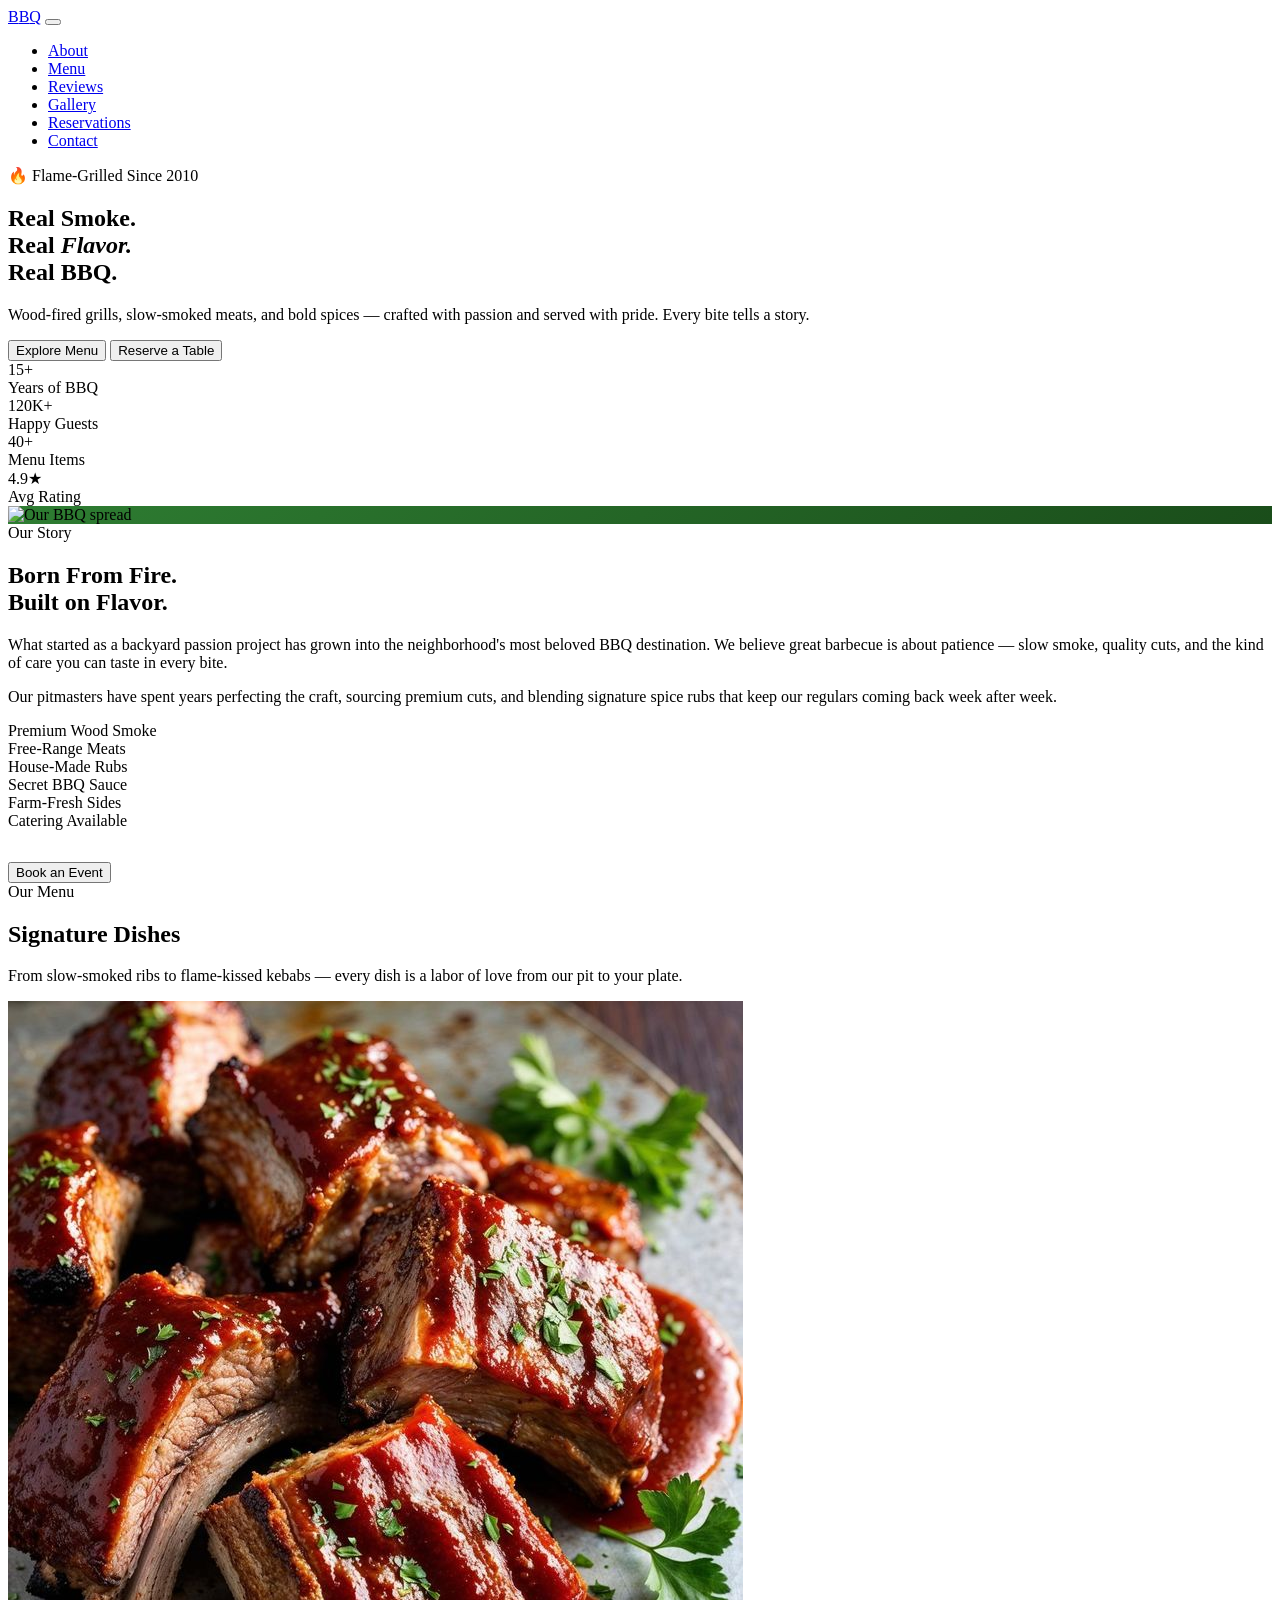
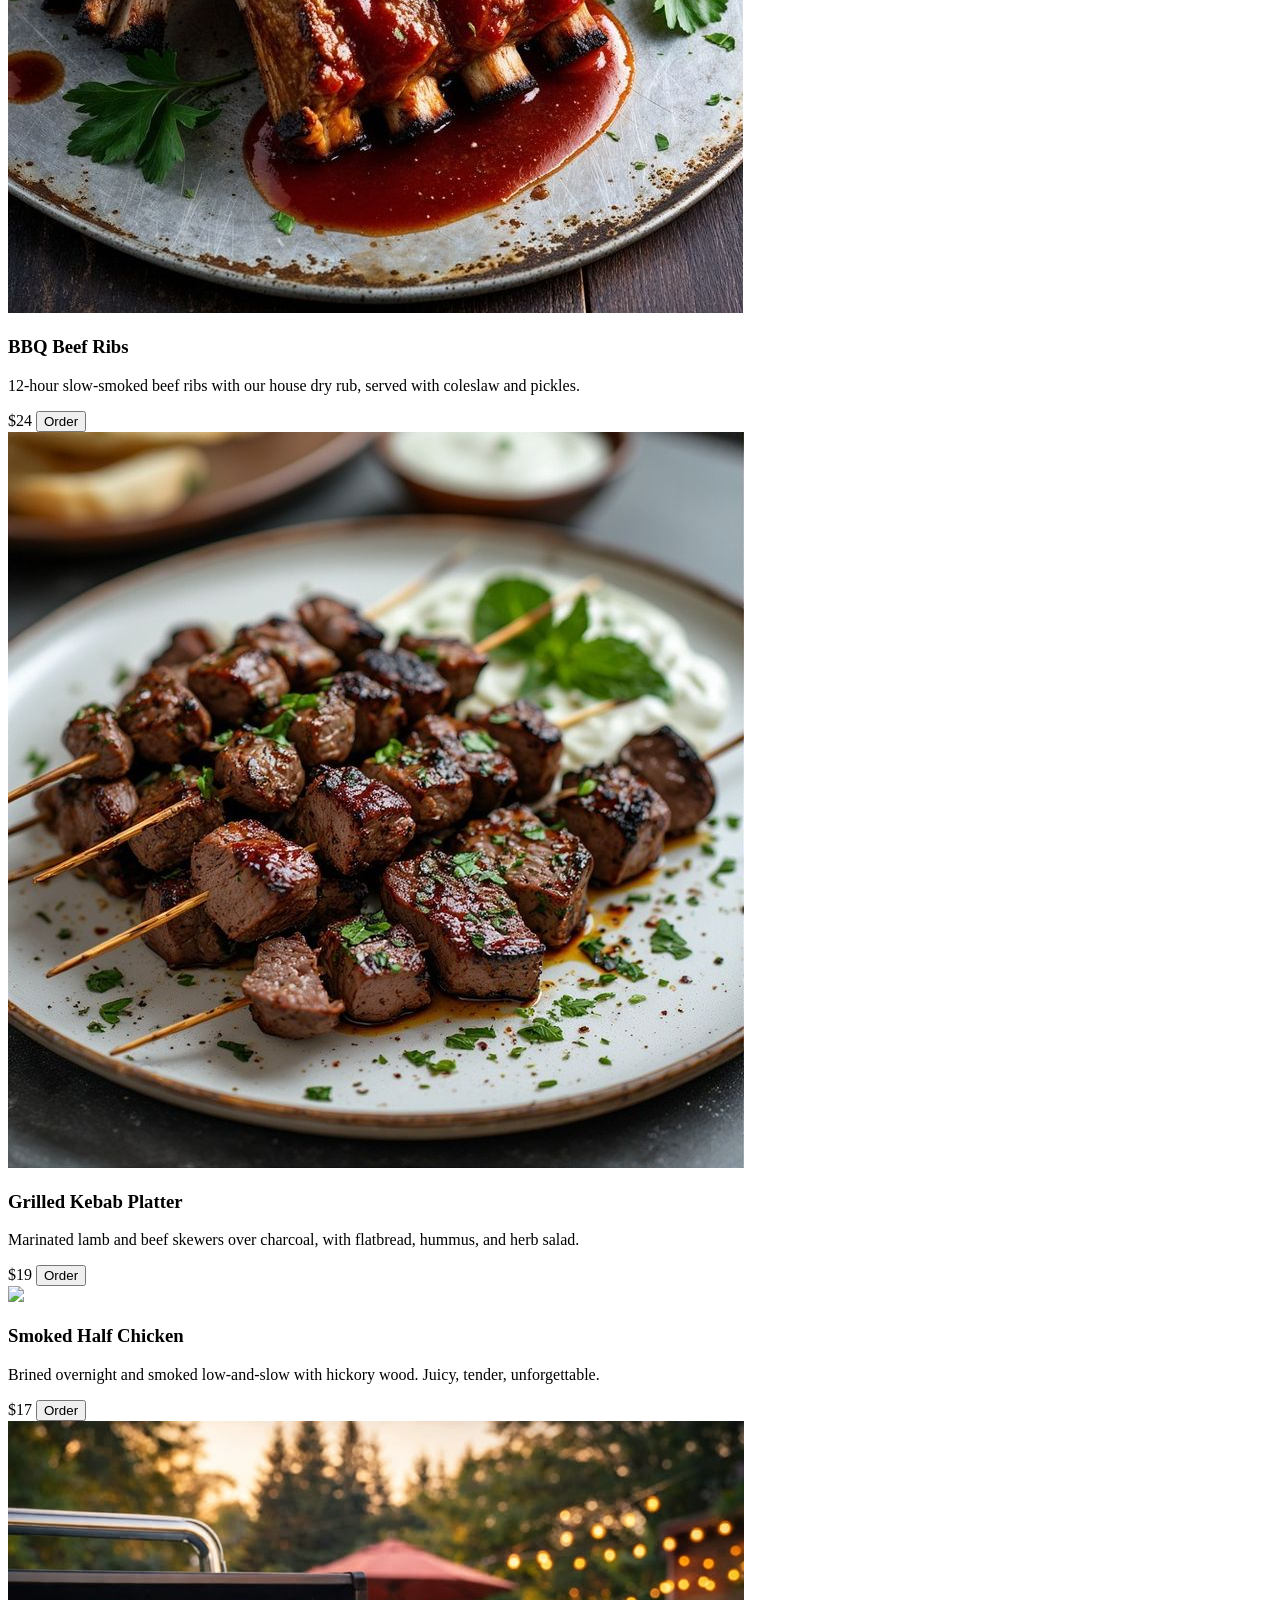
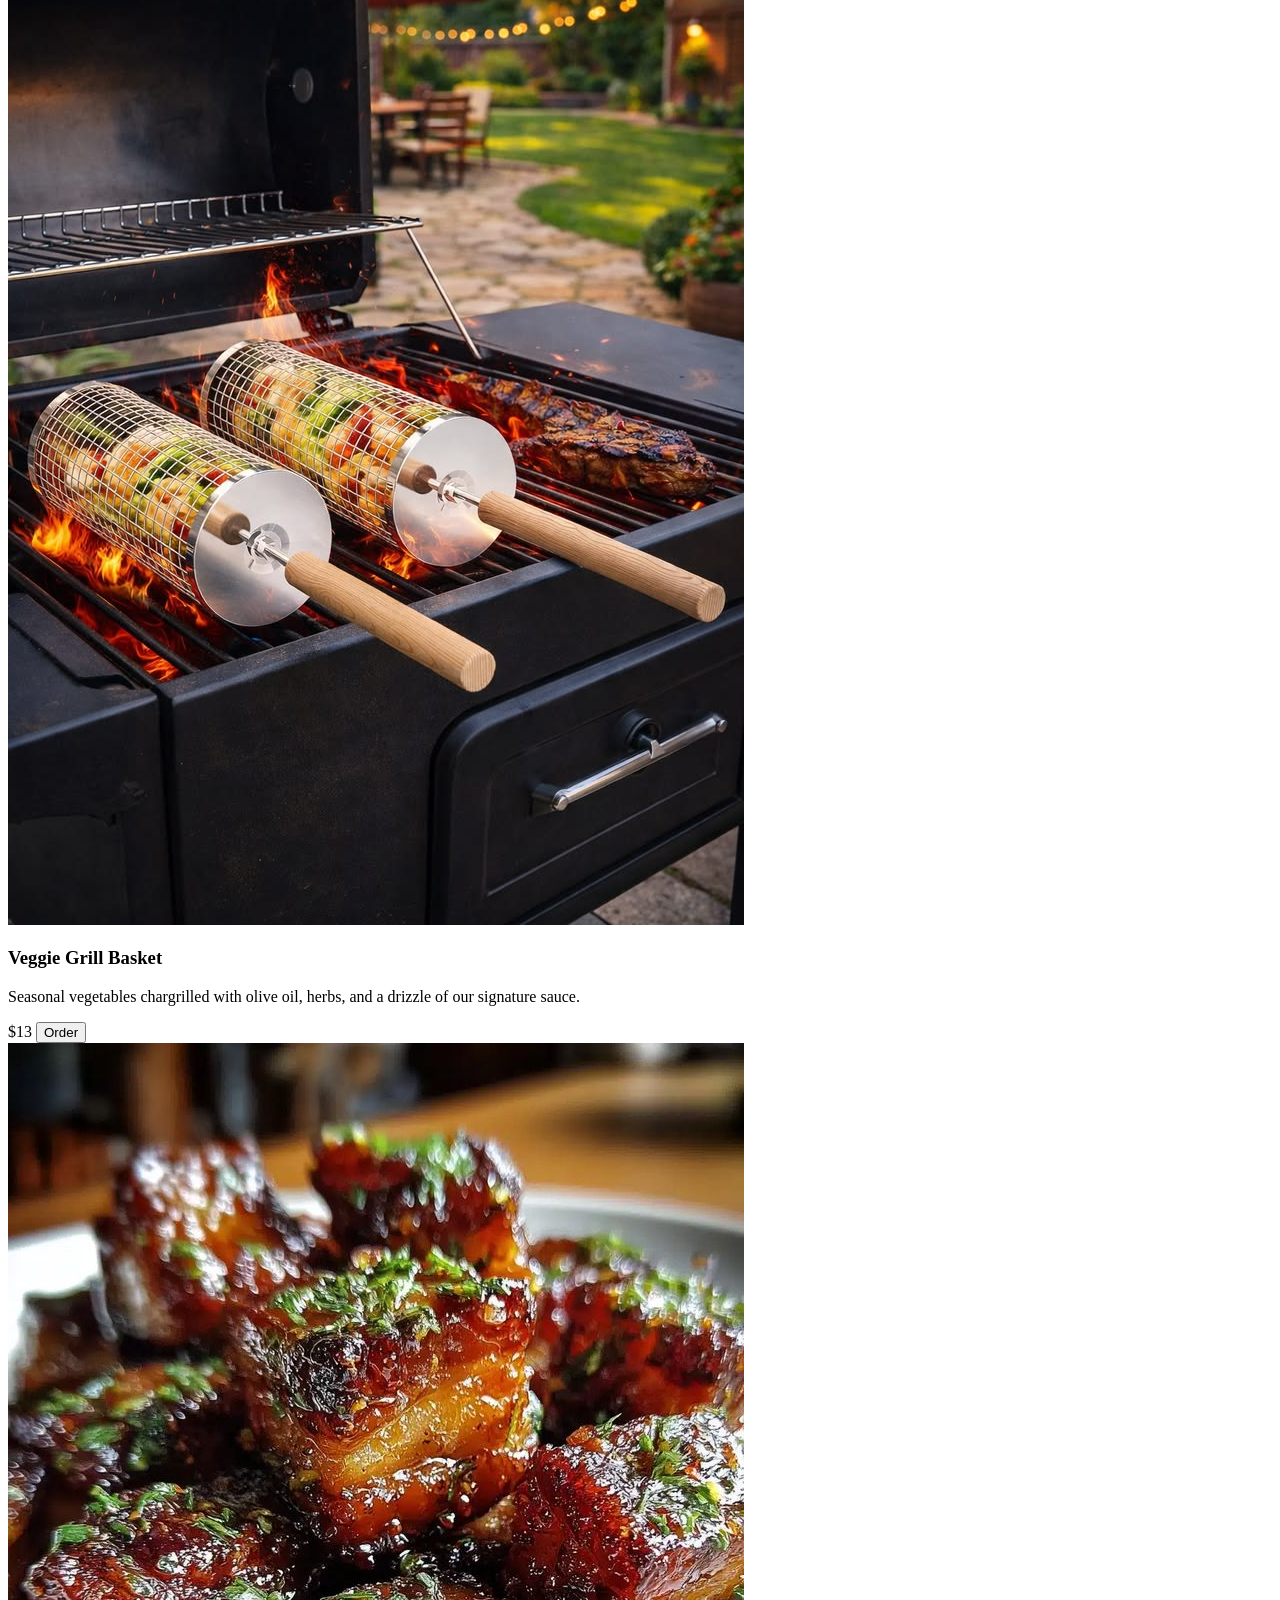
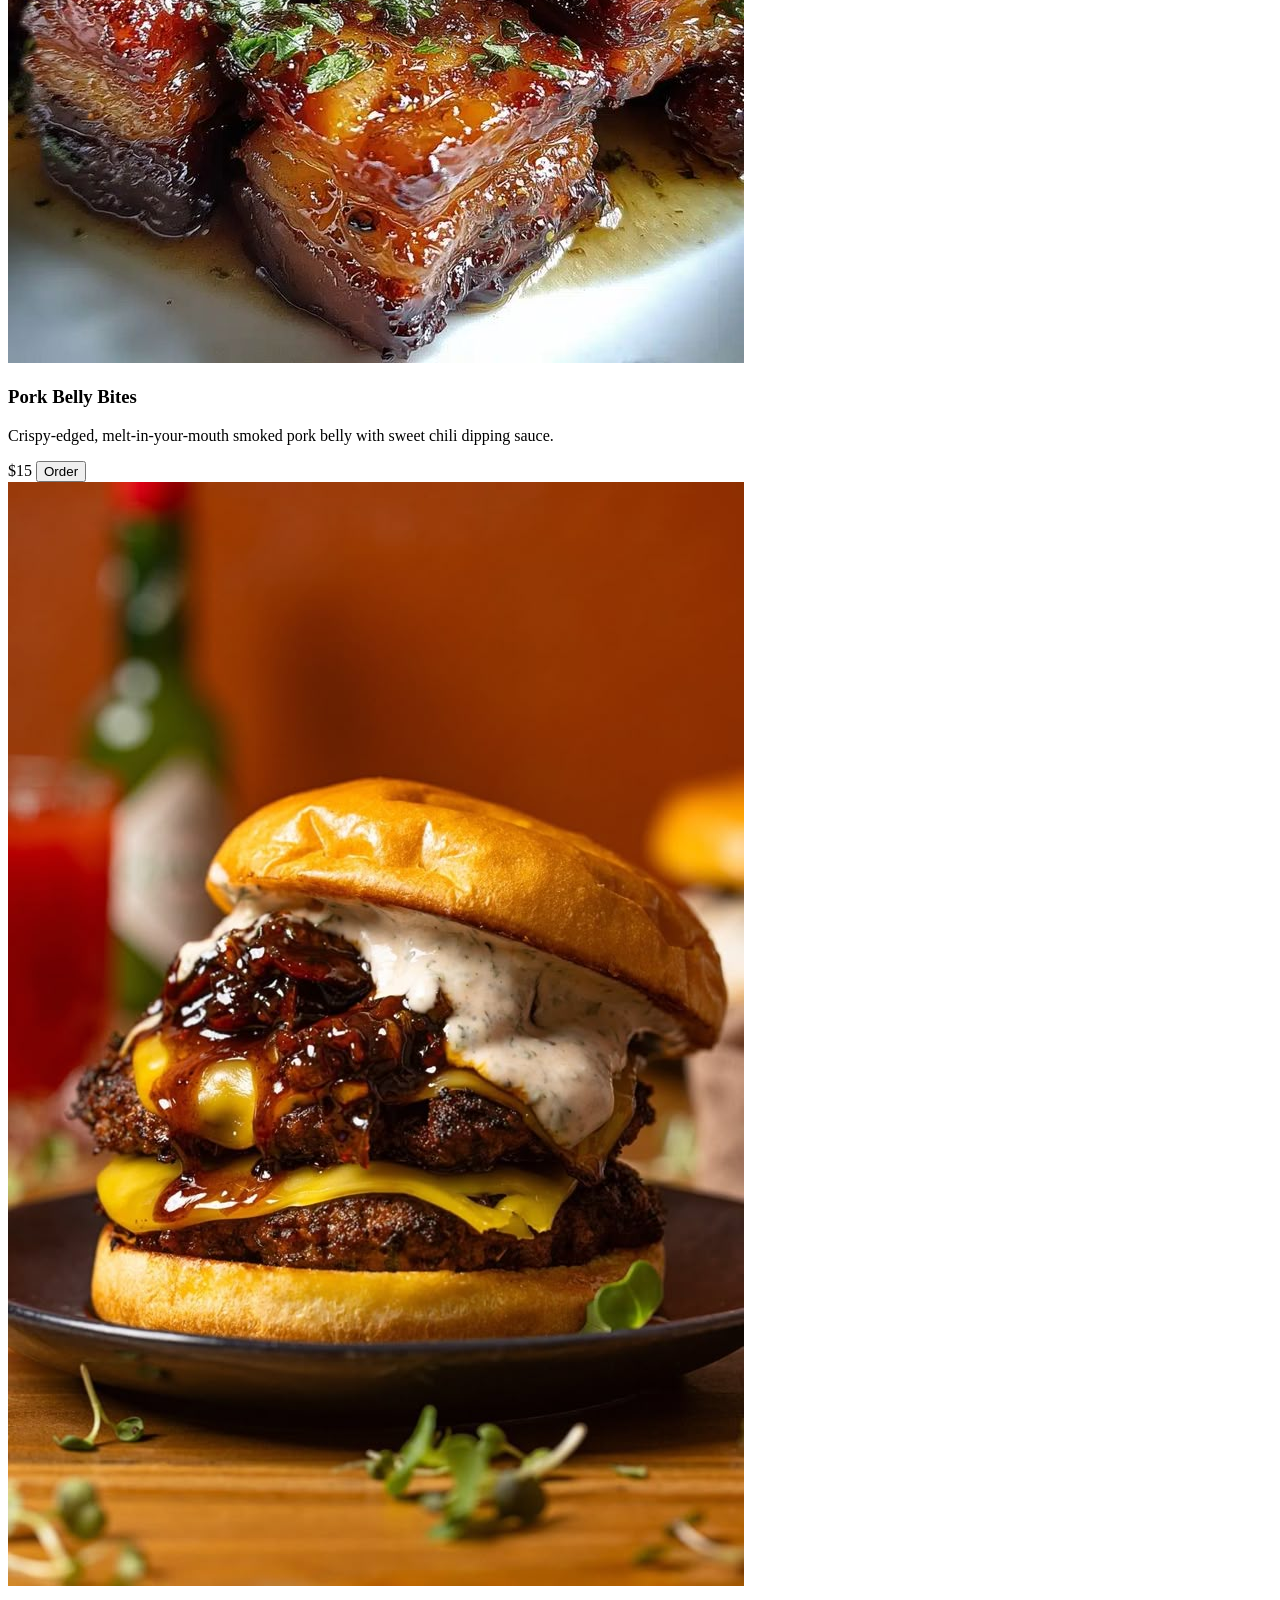
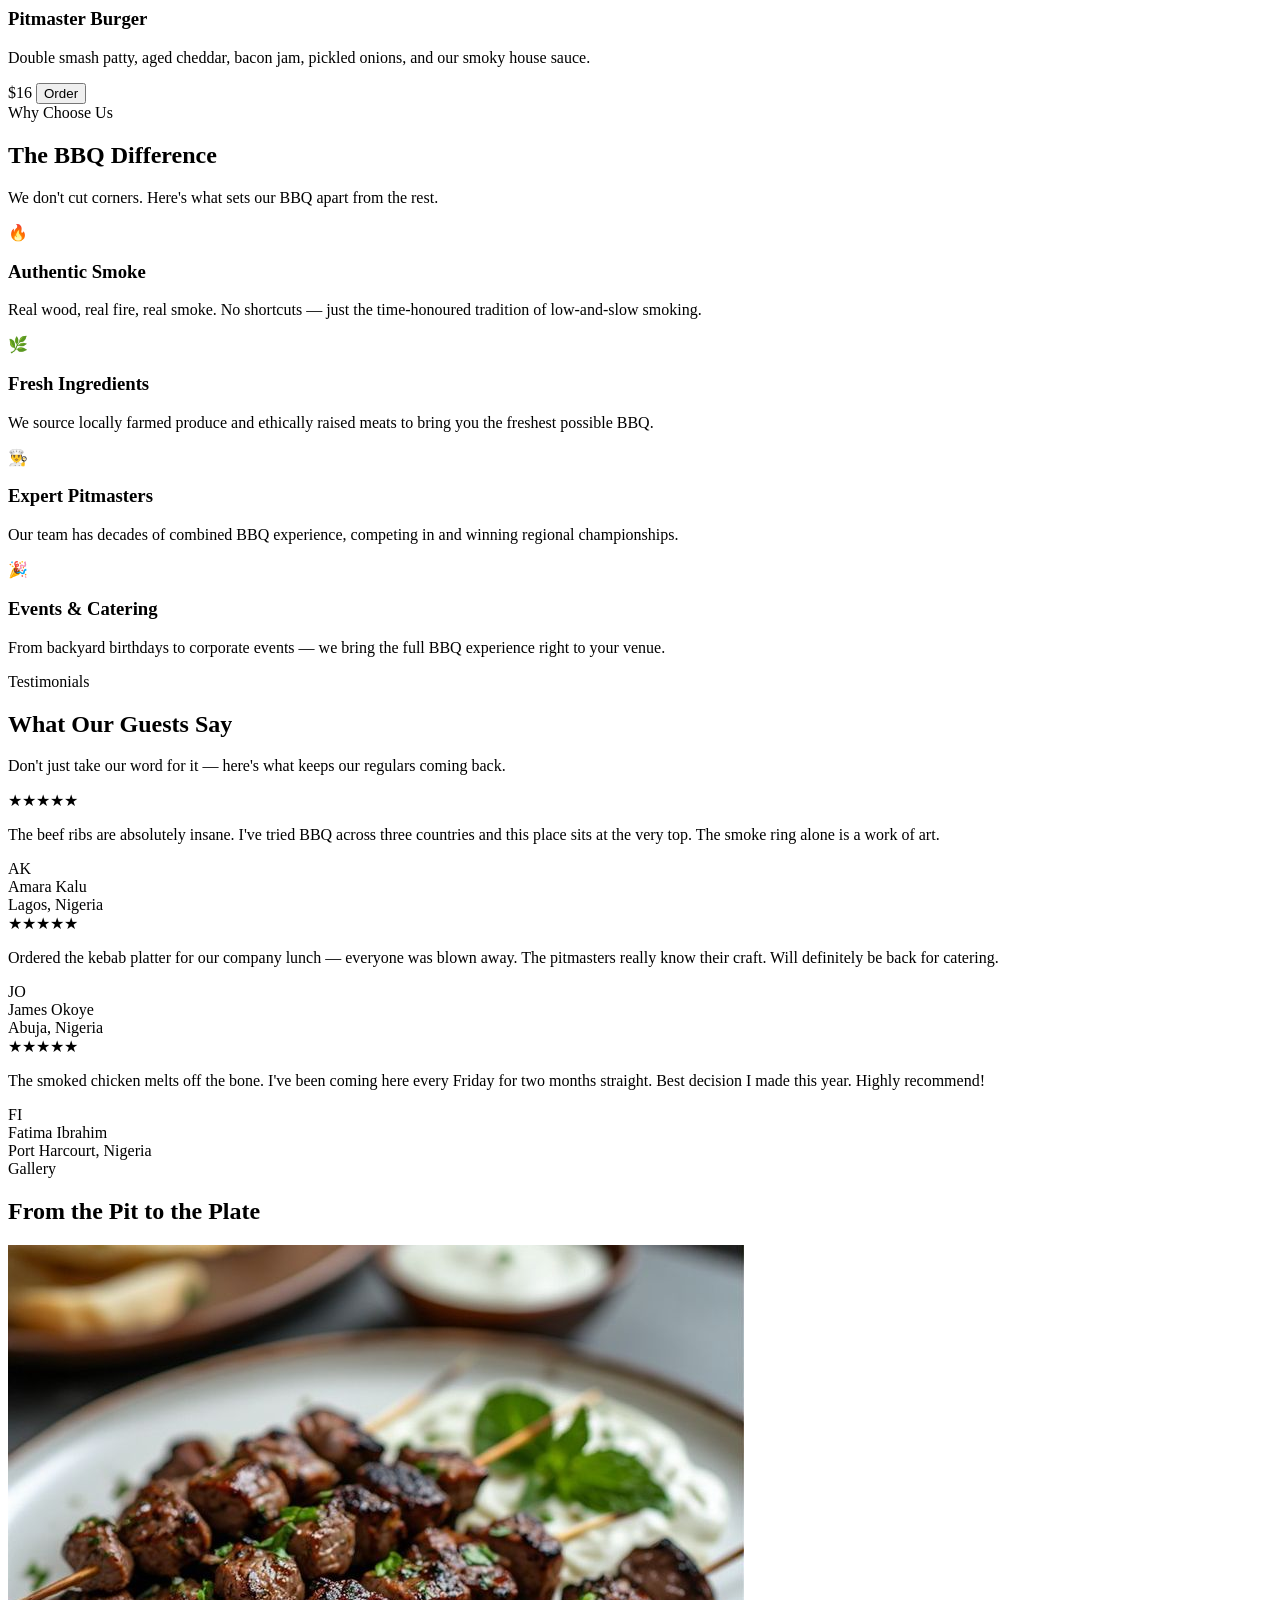
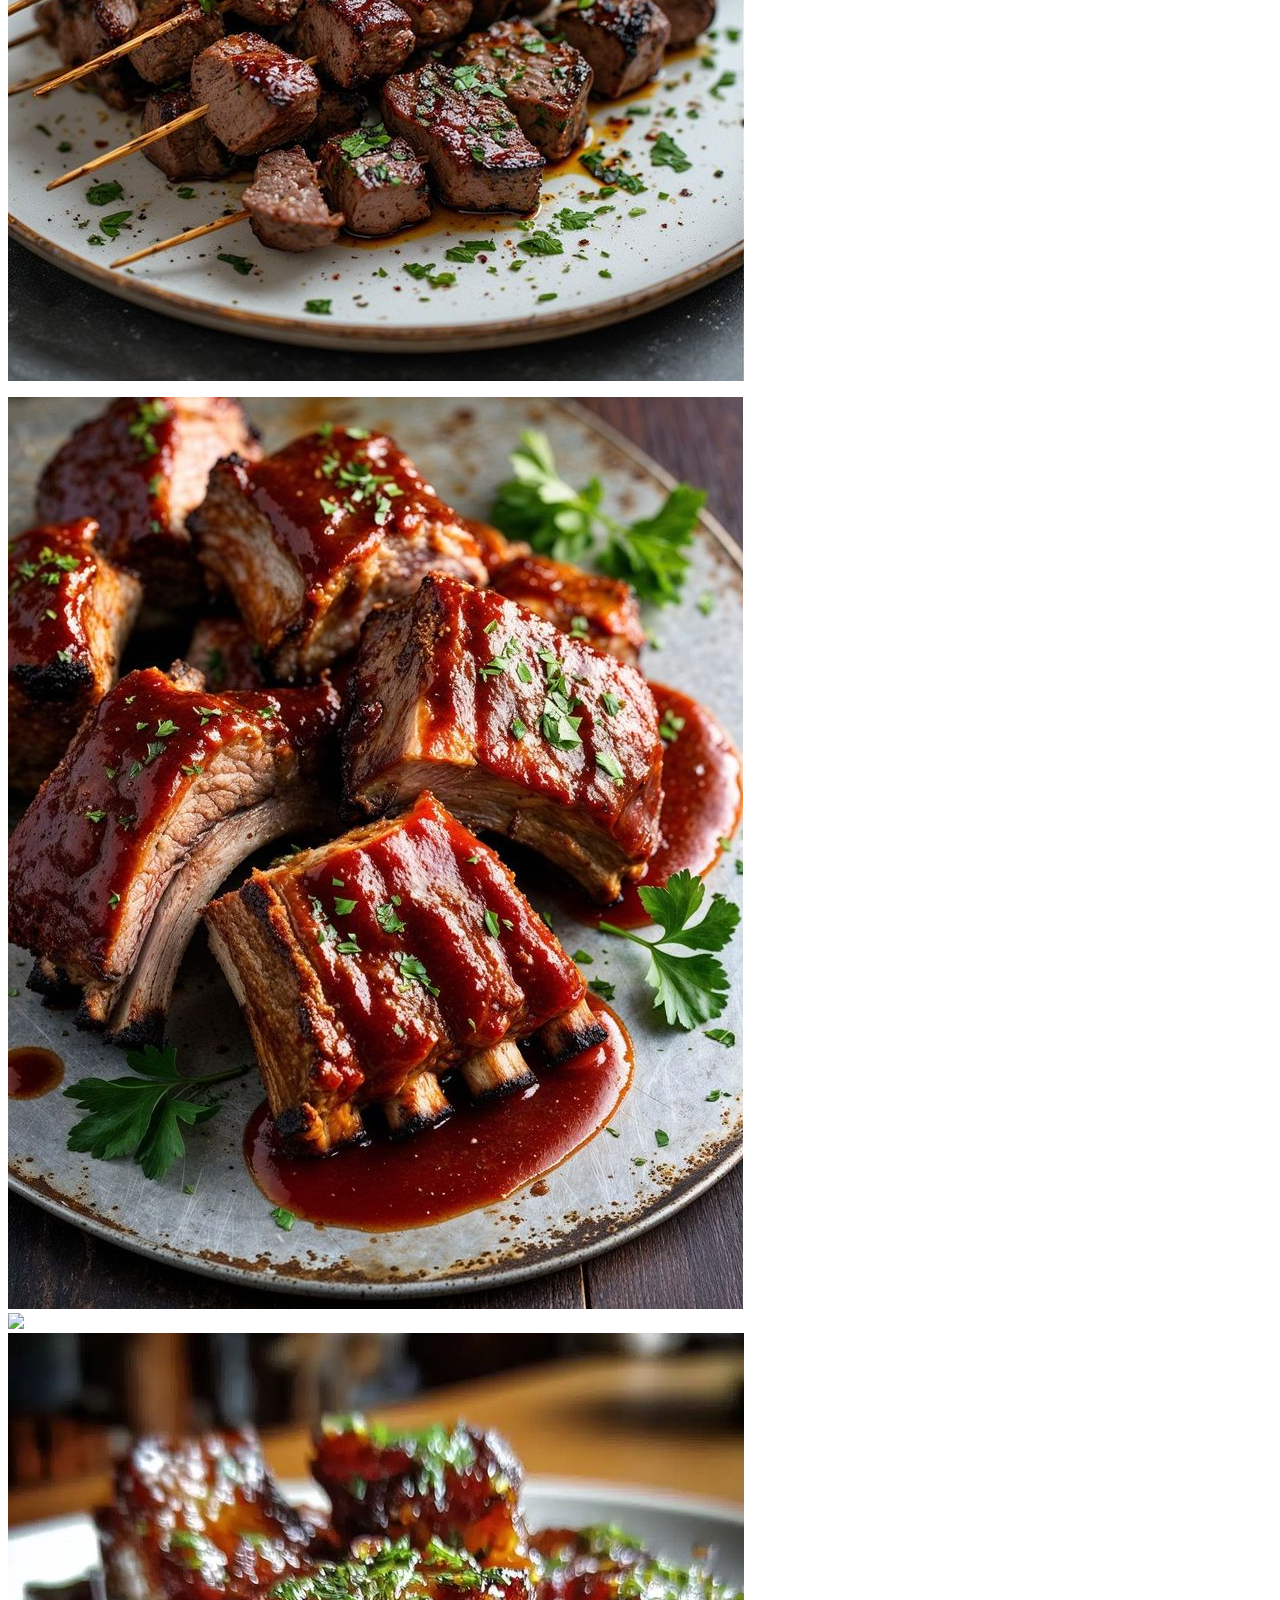
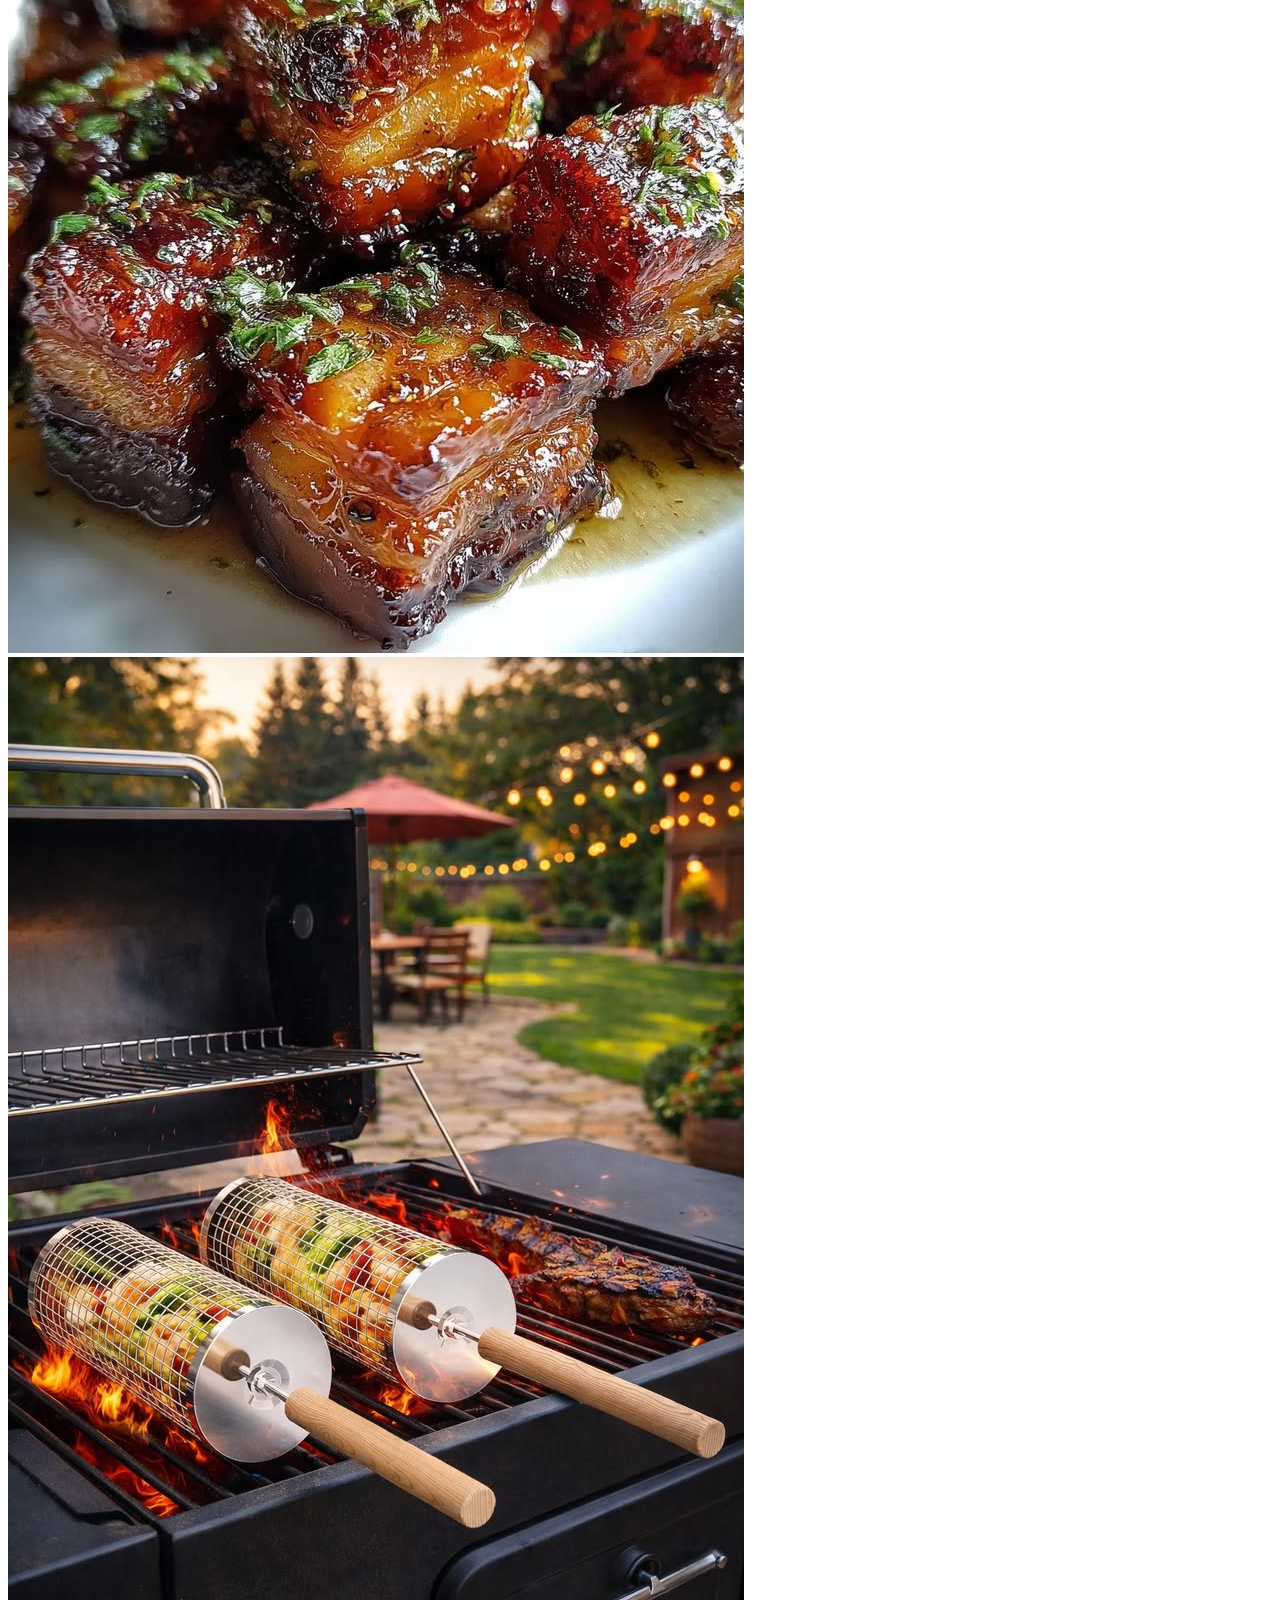
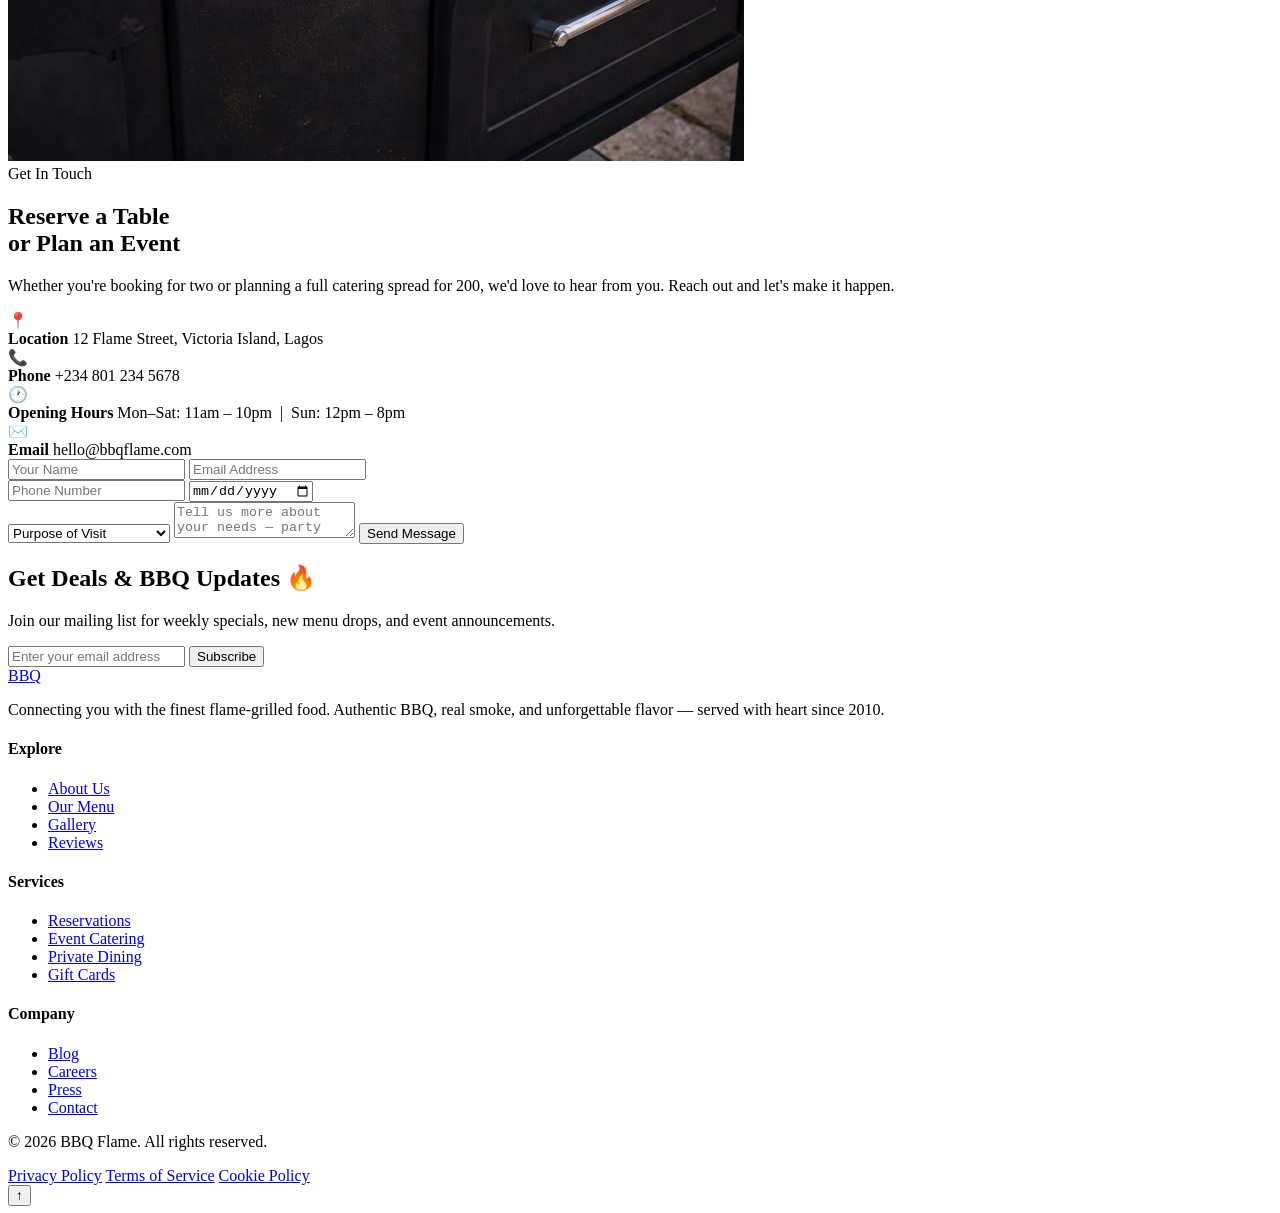
==== index.html @ 6353e23d "Add files via upload" ====
<!DOCTYPE html>
<html lang="en">
<head>
    <meta charset="UTF-8">
    <meta name="viewport" content="width=device-width, initial-scale=1.0">
    <title>BBQ — Flame & Flavor</title>
    <link rel="preconnect" href="https://fonts.googleapis.com">
    <link rel="preconnect" href="https://fonts.gstatic.com" crossorigin>
    <link href="https://fonts.googleapis.com/css2?family=Oswald:wght@400;600;700&family=Lato:wght@300;400;700&display=swap" rel="stylesheet">
    <link rel='stylesheet' href='https://cdn-uicons.flaticon.com/4.0.0/uicons-brands/css/uicons-brands.css'>
<link rel="stylesheet" href="back.css">
<script src="back.js"></script>
</head>
<body>

    <header>
        <a href="#" class="logo">B<span>B</span>Q</a>

        <button class="hamburger" id="hamburger" aria-label="Toggle menu" aria-expanded="false">
            <span></span><span></span><span></span>
        </button>

        <nav class="nav" id="main-nav">
            <ul>
                <li><a href="#about">About</a></li>
                <li><a href="#menu">Menu</a></li>
                <li><a href="#reviews">Reviews</a></li>
                <li><a href="#gallery">Gallery</a></li>
                <li><a href="reservation.html">Reservations</a></li>
                <li><a href="#contact">Contact</a></li>
            </ul>
        </nav>
    </header>

    <!-- HERO -->
    <section class="hero" id="home">
        <div class="hero-inner">
            <span class="hero-tag">🔥 Flame-Grilled Since 2010</span>
            <h1>Real Smoke.<br>Real <em>Flavor.</em><br>Real BBQ.</h1>
            <p>Wood-fired grills, slow-smoked meats, and bold spices — crafted with passion and served with pride. Every bite tells a story.</p>
            <div class="hero-btns">
                <button class="btn-primary" onclick="document.getElementById('menu').scrollIntoView({behavior:'smooth'})">Explore Menu</button>
                <button class="btn-outline" onclick="document.getElementById('contact').scrollIntoView({behavior:'smooth'})">Reserve a Table</button>
            </div>
        </div>
    </section>

    <!-- STATS BAR -->
    <div class="stats-bar">
        <div class="stat"><div class="stat-num">15+</div><div class="stat-label">Years of BBQ</div></div>
        <div class="stat"><div class="stat-num">120K+</div><div class="stat-label">Happy Guests</div></div>
        <div class="stat"><div class="stat-num">40+</div><div class="stat-label">Menu Items</div></div>
        <div class="stat"><div class="stat-num">4.9★</div><div class="stat-label">Avg Rating</div></div>
    </div>

    <!-- ABOUT -->
    <section class="about" id="about">
        <div class="about-img">
            <img src="top-view-meat-kebab-with-potatoes-grilled-vegetables-with-sauce-board.jpg" alt="Our BBQ spread" onerror="this.style.background='linear-gradient(135deg,#2e7d32,#1a4d1a)';this.style.display='block'">
        </div>
        <div class="about-text">
            <span class="section-tag">Our Story</span>
            <h2 class="section-h">Born From Fire.<br>Built on Flavor.</h2>
            <p>What started as a backyard passion project has grown into the neighborhood's most beloved BBQ destination. We believe great barbecue is about patience — slow smoke, quality cuts, and the kind of care you can taste in every bite.</p>
            <p>Our pitmasters have spent years perfecting the craft, sourcing premium cuts, and blending signature spice rubs that keep our regulars coming back week after week.</p>
            <div class="about-features">
                <div class="feature-item">Premium Wood Smoke</div>
                <div class="feature-item">Free-Range Meats</div>
                <div class="feature-item">House-Made Rubs</div>
                <div class="feature-item">Secret BBQ Sauce</div>
                <div class="feature-item">Farm-Fresh Sides</div>
                <div class="feature-item">Catering Available</div>
            </div>
            <div style="margin-top:2rem;">
                <button class="btn-primary" onclick="document.getElementById('contact').scrollIntoView({behavior:'smooth'})">Book an Event</button>
            </div>
        </div>
    </section>

    <!-- MENU -->
    <section class="menu-section" id="menu">
        <div class="section-header">
            <span class="section-tag">Our Menu</span>
            <h2 class="section-h">Signature Dishes</h2>
            <p>From slow-smoked ribs to flame-kissed kebabs — every dish is a labor of love from our pit to your plate.</p>
        </div>
        <div class="menu-grid">
            <div class="menu-card">
                <div class="menu-card-img-placeholder"><img src="download.jfif"> </div>
                <div class="menu-card-body">
                    <h3>BBQ Beef Ribs</h3>
                    <p>12-hour slow-smoked beef ribs with our house dry rub, served with coleslaw and pickles.</p>
                </div>
                <div class="menu-card-footer">
                    <span class="price">$24</span>
                    <button class="order-btn">Order</button>
                </div>
            </div>
            <div class="menu-card">
                <div class="menu-card-img-placeholder"><img src="download (1).jfif"> </div>
                <div class="menu-card-body">
                    <h3>Grilled Kebab Platter</h3>
                    <p>Marinated lamb and beef skewers over charcoal, with flatbread, hummus, and herb salad.</p>
                </div>
                <div class="menu-card-footer">
                    <span class="price">$19</span>
                    <button class="order-btn">Order</button>
                </div>
            </div>
            <div class="menu-card">
                <div class="menu-card-img-placeholder"><img src="download (2).jfif"> </div>
                <div class="menu-card-body">
                    <h3>Smoked Half Chicken</h3>
                    <p>Brined overnight and smoked low-and-slow with hickory wood. Juicy, tender, unforgettable.</p>
                </div>
                <div class="menu-card-footer">
                    <span class="price">$17</span>
                    <button class="order-btn">Order</button>
                </div>
            </div>
            <div class="menu-card">
                <div class="menu-card-img-placeholder"><img src="This Rolling Grill Basket Makes BBQ Veggies Easy (No More Falling Through the Grates).jfif"> </div>
                <div class="menu-card-body">
                    <h3>Veggie Grill Basket</h3>
                    <p>Seasonal vegetables chargrilled with olive oil, herbs, and a drizzle of our signature sauce.</p>
                </div>
                <div class="menu-card-footer">
                    <span class="price">$13</span>
                    <button class="order-btn">Order</button>
                </div>
            </div>
            <div class="menu-card">
                <div class="menu-card-img-placeholder"><img src="Keto Air Fryer Pork Belly Bites (Sweet + Spicy, Ultra Crispy).jfif"> </div>
                <div class="menu-card-body">
                    <h3>Pork Belly Bites</h3>
                    <p>Crispy-edged, melt-in-your-mouth smoked pork belly with sweet chili dipping sauce.</p>
                </div>
                <div class="menu-card-footer">
                    <span class="price">$15</span>
                    <button class="order-btn">Order</button>
                </div>
            </div>
            <div class="menu-card">
                <div class="menu-card-img-placeholder"><img src="BBQ Ranch Turkey Smash Burger.jfif"></div>
                
                <div class="menu-card-body">
                    <h3>Pitmaster Burger</h3>
                    <p>Double smash patty, aged cheddar, bacon jam, pickled onions, and our smoky house sauce.</p>
                </div>
                <div class="menu-card-footer">
                    <span class="price">$16</span>
                    <button class="order-btn">Order</button>
                </div>
            </div>
        </div>
    </section>

    <!-- WHY US -->
    <section class="why-us">
        <div class="section-header">
            <span class="section-tag">Why Choose Us</span>
            <h2 class="section-h">The BBQ Difference</h2>
            <p>We don't cut corners. Here's what sets our BBQ apart from the rest.</p>
        </div>
        <div class="why-grid">
            <div class="why-card">
                <div class="why-icon">🔥</div>
                <h3>Authentic Smoke</h3>
                <p>Real wood, real fire, real smoke. No shortcuts — just the time-honoured tradition of low-and-slow smoking.</p>
            </div>
            <div class="why-card">
                <div class="why-icon">🌿</div>
                <h3>Fresh Ingredients</h3>
                <p>We source locally farmed produce and ethically raised meats to bring you the freshest possible BBQ.</p>
            </div>
            <div class="why-card">
                <div class="why-icon">👨‍🍳</div>
                <h3>Expert Pitmasters</h3>
                <p>Our team has decades of combined BBQ experience, competing in and winning regional championships.</p>
            </div>
            <div class="why-card">
                <div class="why-icon">🎉</div>
                <h3>Events & Catering</h3>
                <p>From backyard birthdays to corporate events — we bring the full BBQ experience right to your venue.</p>
            </div>
        </div>
    </section>

    <!-- REVIEWS -->
    <section class="reviews" id="reviews">
        <div class="section-header">
            <span class="section-tag">Testimonials</span>
            <h2 class="section-h">What Our Guests Say</h2>
            <p>Don't just take our word for it — here's what keeps our regulars coming back.</p>
        </div>
        <div class="reviews-grid">
            <div class="review-card">
                <div class="stars">★★★★★</div>
                <p>The beef ribs are absolutely insane. I've tried BBQ across three countries and this place sits at the very top. The smoke ring alone is a work of art.</p>
                <div class="reviewer">
                    <div class="reviewer-avatar">AK</div>
                    <div>
                        <div class="reviewer-name">Amara Kalu</div>
                        <div class="reviewer-location">Lagos, Nigeria</div>
                    </div>
                </div>
            </div>
            <div class="review-card">
                <div class="stars">★★★★★</div>
                <p>Ordered the kebab platter for our company lunch — everyone was blown away. The pitmasters really know their craft. Will definitely be back for catering.</p>
                <div class="reviewer">
                    <div class="reviewer-avatar">JO</div>
                    <div>
                        <div class="reviewer-name">James Okoye</div>
                        <div class="reviewer-location">Abuja, Nigeria</div>
                    </div>
                </div>
            </div>
            <div class="review-card">
                <div class="stars">★★★★★</div>
                <p>The smoked chicken melts off the bone. I've been coming here every Friday for two months straight. Best decision I made this year. Highly recommend!</p>
                <div class="reviewer">
                    <div class="reviewer-avatar">FI</div>
                    <div>
                        <div class="reviewer-name">Fatima Ibrahim</div>
                        <div class="reviewer-location">Port Harcourt, Nigeria</div>
                    </div>
                </div>
            </div>
        </div>
    </section>

    <!-- GALLERY -->
    <section class="gallery" id="gallery">
        <div class="section-header">
            <span class="section-tag">Gallery</span>
            <h2 class="section-h">From the Pit to the Plate</h2>
        </div>
        <div class="gallery-grid">
            <div class="gallery-item" style="font-size:4rem;"><img src="download (1).jfif"></div>
            <div class="gallery-item"><img src="download.jfif"></div>
            <div class="gallery-item"><img src="download (2).jfif"></div>
            <div class="gallery-item"><img src="Keto Air Fryer Pork Belly Bites (Sweet + Spicy, Ultra Crispy).jfif"></div>
            <div class="gallery-item"><img src="This Rolling Grill Basket Makes BBQ Veggies Easy (No More Falling Through the Grates).jfif"></div>
        </div>
       
    </section>

    <!-- CONTACT -->
    <section class="contact-section" id="contact">
        <div class="contact-wrapper">
            <div class="contact-info">
                <span class="section-tag">Get In Touch</span>
                <h2 class="section-h">Reserve a Table<br>or Plan an Event</h2>
                <p>Whether you're booking for two or planning a full catering spread for 200, we'd love to hear from you. Reach out and let's make it happen.</p>

                <div class="contact-detail">
                    <div class="contact-icon">📍</div>
                    <div class="contact-detail-text">
                        <strong>Location</strong>
                        <span>12 Flame Street, Victoria Island, Lagos</span>
                    </div>
                </div>
                <div class="contact-detail">
                    <div class="contact-icon">📞</div>
                    <div class="contact-detail-text">
                        <strong>Phone</strong>
                        <span>+234 801 234 5678</span>
                    </div>
                </div>
                <div class="contact-detail">
                    <div class="contact-icon">🕐</div>
                    <div class="contact-detail-text">
                        <strong>Opening Hours</strong>
                        <span>Mon–Sat: 11am – 10pm &nbsp;|&nbsp; Sun: 12pm – 8pm</span>
                    </div>
                </div>
                <div class="contact-detail">
                    <div class="contact-icon">✉️</div>
                    <div class="contact-detail-text">
                        <strong>Email</strong>
                        <span>hello@bbqflame.com</span>
                    </div>
                </div>
            </div>

            <div class="contact-form">
                <div class="form-row">
                    <input type="text" placeholder="Your Name">
                    <input type="email" placeholder="Email Address">
                </div>
                <div class="form-row">
                    <input type="tel" placeholder="Phone Number">
                    <input type="date">
                </div>
                <select>
                    <option value="" disabled selected>Purpose of Visit</option>
                    <option>Dine-In Reservation</option>
                    <option>Private Event / Birthday</option>
                    <option>Corporate Catering</option>
                    <option>Wedding Catering</option>
                    <option>General Inquiry</option>
                </select>
                <textarea placeholder="Tell us more about your needs — party size, dietary requirements, etc."></textarea>
                <button type="button">Send Message</button>
            </div>
        </div>
    </section>

    <!-- NEWSLETTER -->
    <div class="newsletter">
        <h2>Get Deals & BBQ Updates 🔥</h2>
        <p>Join our mailing list for weekly specials, new menu drops, and event announcements.</p>
        <div class="newsletter-form">
            <input type="email" placeholder="Enter your email address">
            <button type="button">Subscribe</button>
        </div>
    </div>

    <!-- FOOTER -->
    <footer>
        <div class="footer-top">
            <div class="footer-brand">
                <a href="#" class="logo">B<span>B</span>Q</a>
                <p>Connecting you with the finest flame-grilled food. Authentic BBQ, real smoke, and unforgettable flavor — served with heart since 2010.</p>
                <div class="footer-socials">
                    <a href="#" class="social-btn" aria-label="Twitter"><i class="fi fi-brands-twitter-alt" style="font-style:normal;color:inherit;"></i></a>
                    <a href="#" class="social-btn" aria-label="Instagram"><i class="fi fi-brands-instagram" style="font-style:normal;color:inherit;"></i></a>
                    <a href="#" class="social-btn" aria-label="LinkedIn"><i class="fi fi-brands-linkedin" style="font-style:normal;color:inherit;"></i></a>
                </div>
            </div>

            <div class="footer-col">
                <h4>Explore</h4>
                <ul>
                    <li><a href="#about">About Us</a></li>
                    <li><a href="#menu">Our Menu</a></li>
                    <li><a href="#gallery">Gallery</a></li>
                    <li><a href="#reviews">Reviews</a></li>
                </ul>
            </div>

            <div class="footer-col">
                <h4>Services</h4>
                <ul>
                    <li><a href="reservation.html">Reservations</a></li>
                    <li><a href="reservation.html">Event Catering</a></li>
                    <li><a href="reservation.html">Private Dining</a></li>
                    <li><a href="#"><span class="only">Gift Cards</span></a></li>
                </ul>
            </div>

            <div class="footer-col">
                <h4>Company</h4>
                <ul>
                    <li><a href="blog.html">Blog</a></li>
                    <li><a href="blog.html#panel-careers">Careers</a></li>
                    <li><a href="blog.html#panel-press">Press</a></li>
                    <li><a href="#contact">Contact</a></li>
                </ul>
            </div>
        </div>

        <div class="footer-bottom">
            <p>&copy; 2026 BBQ Flame. All rights reserved.</p>
            <div class="footer-terms">
                <a href="#">Privacy Policy</a>
                <a href="#">Terms of Service</a>
                <a href="#">Cookie Policy</a>
            </div>
        </div>
    </footer>

    <!-- BACK TO TOP -->
    <button class="back-to-top" id="backToTop" aria-label="Back to top">↑</button>

    
</body>
</html>
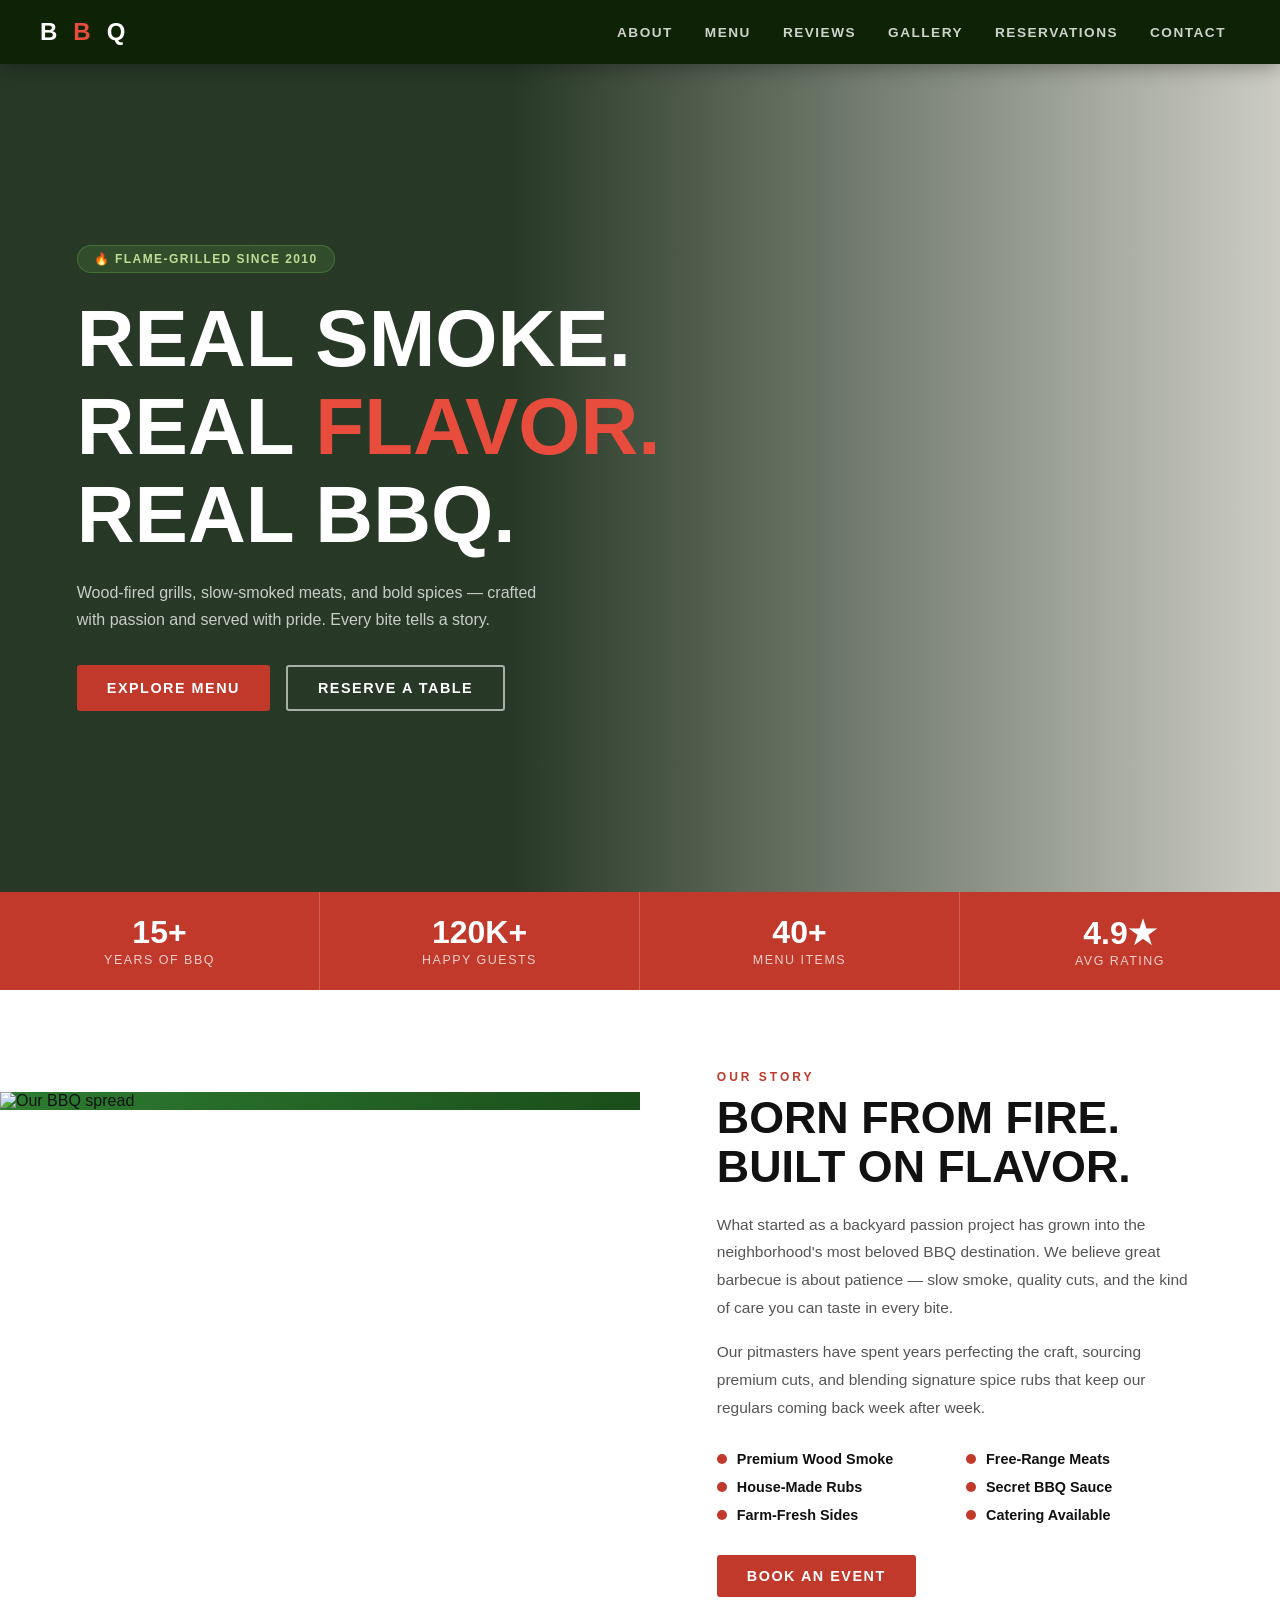
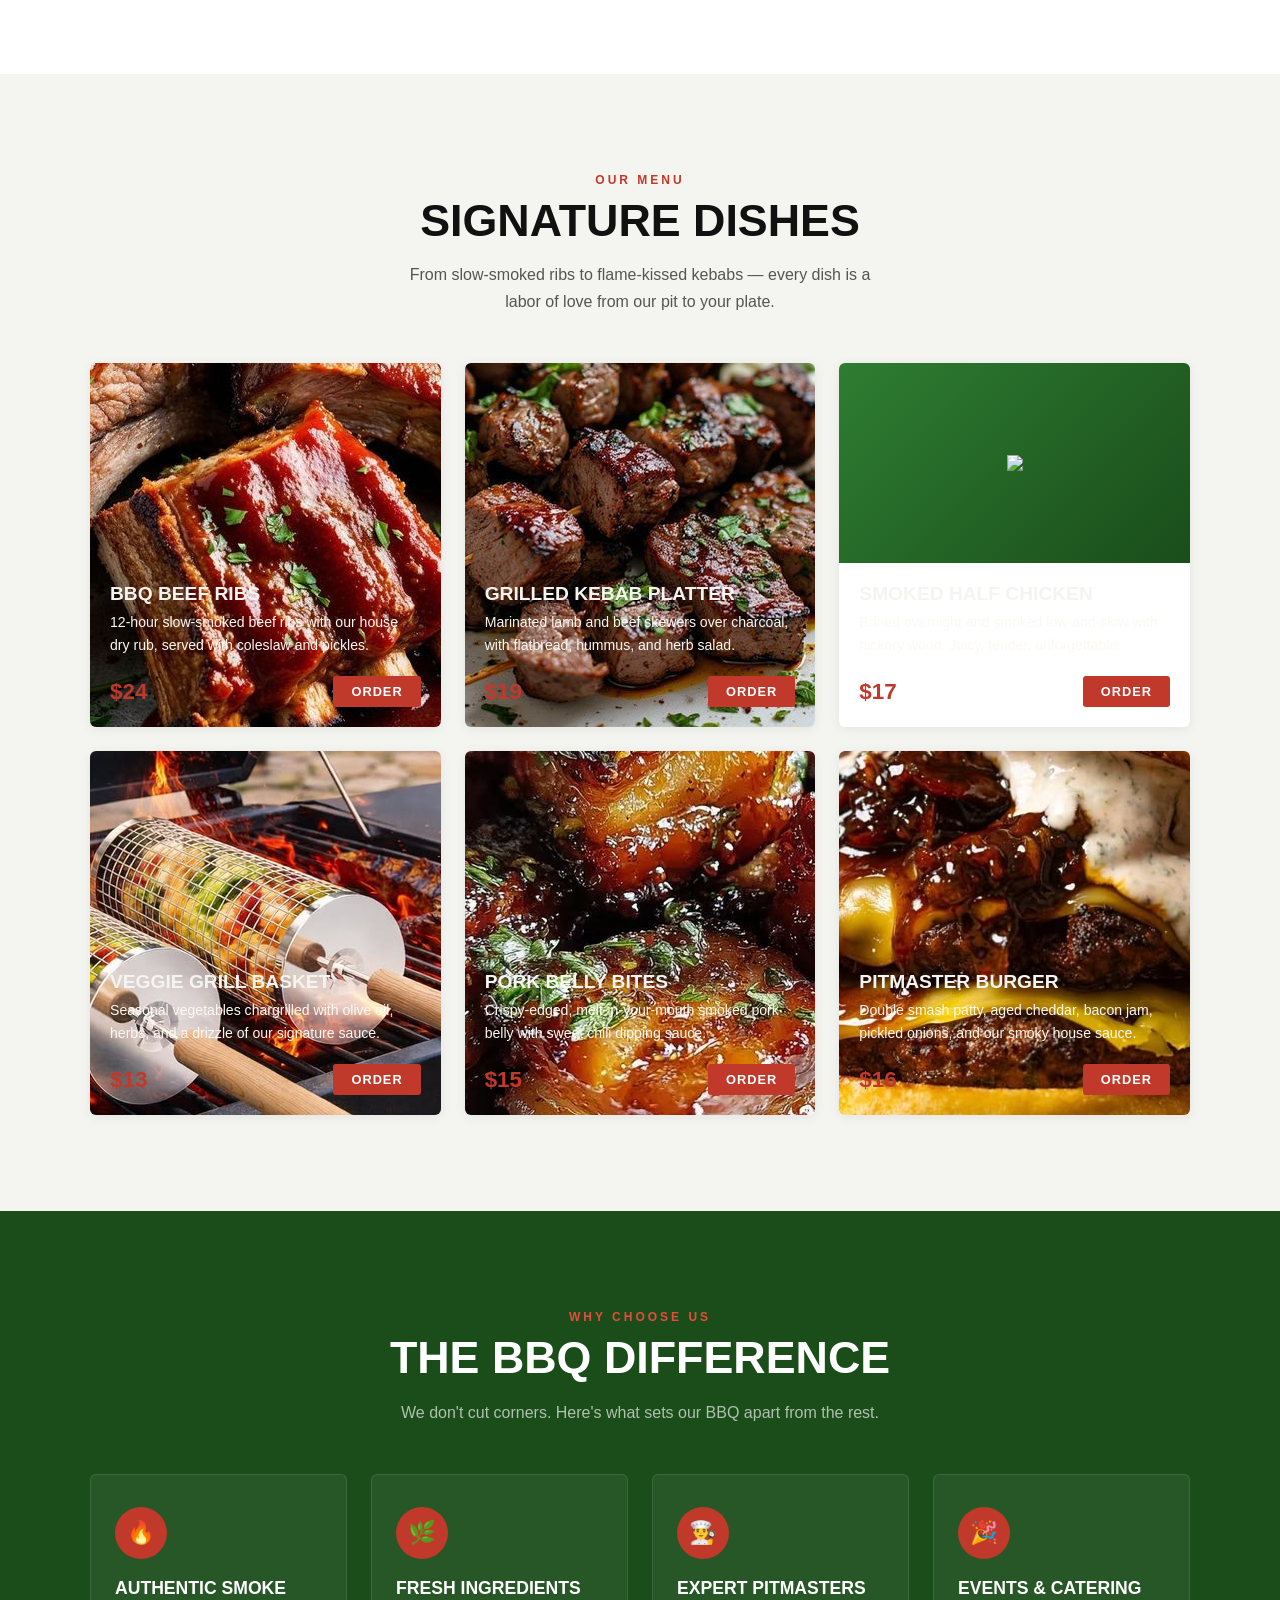
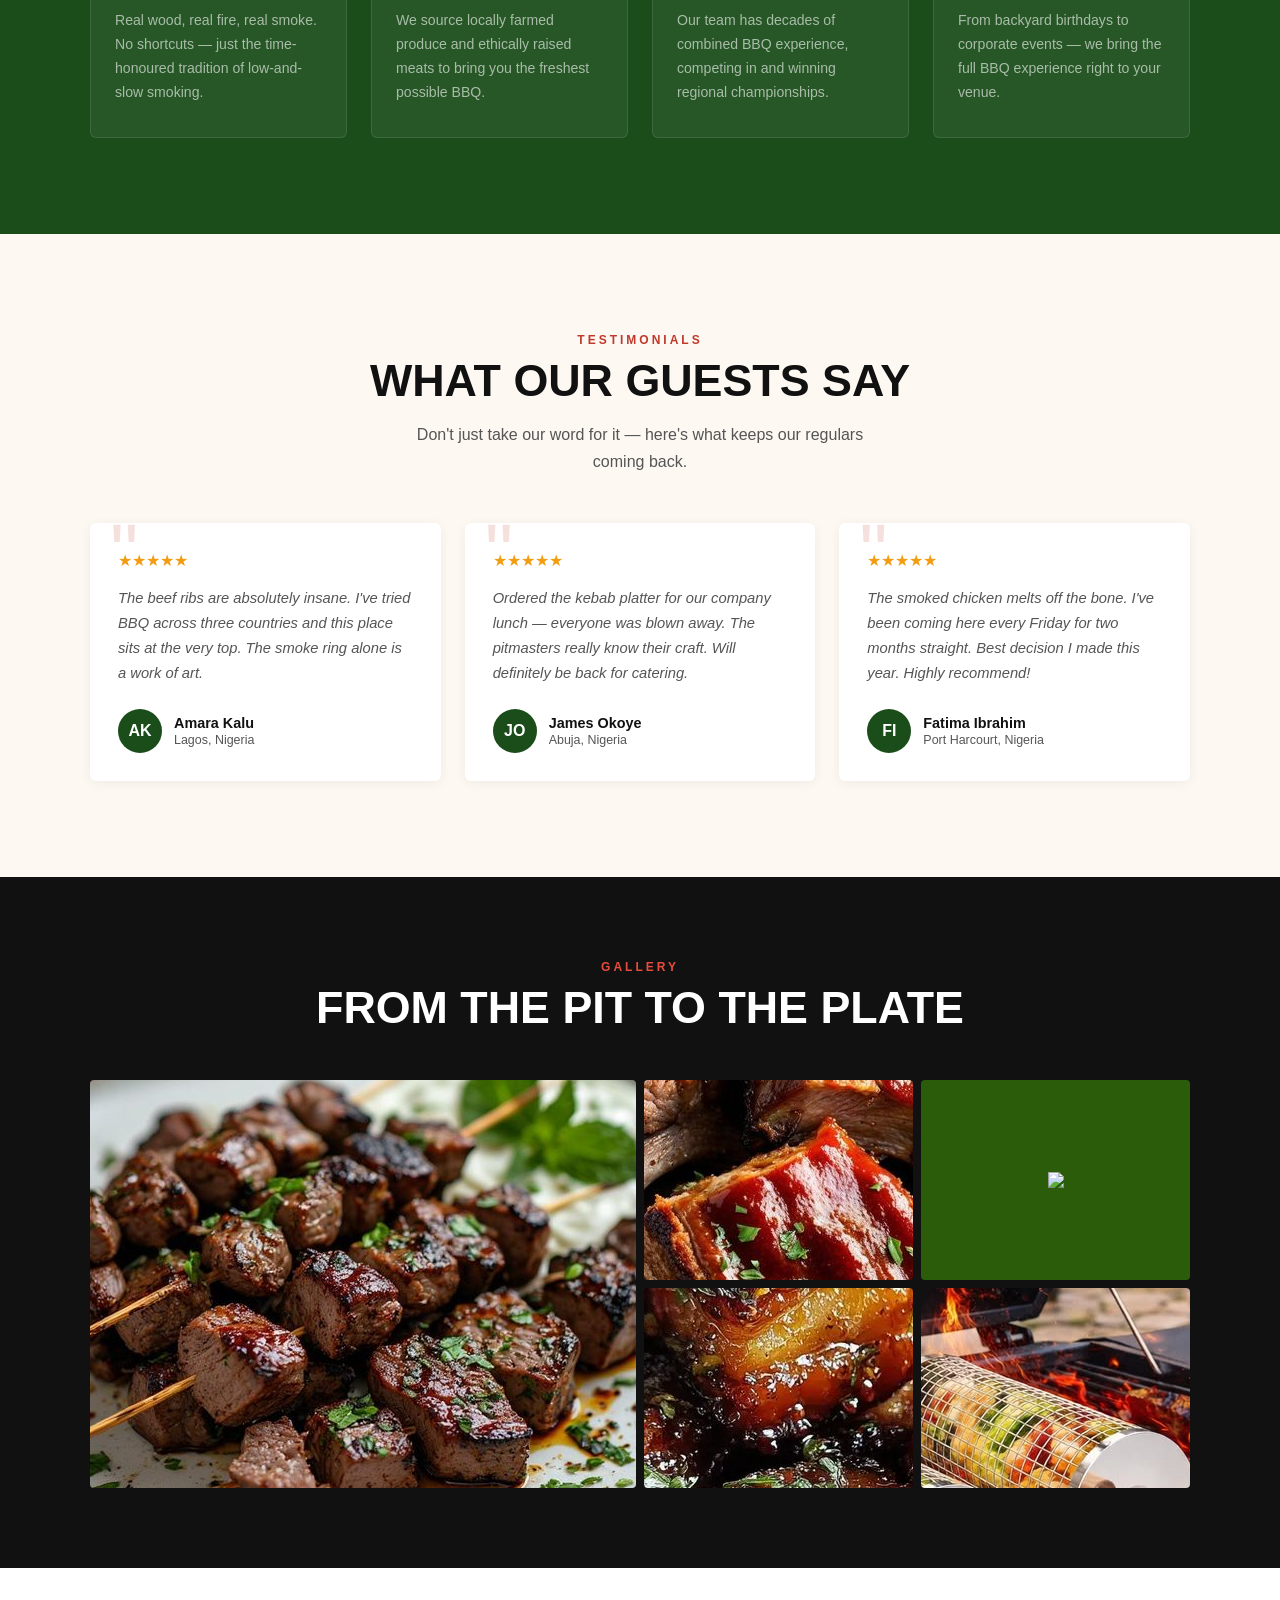
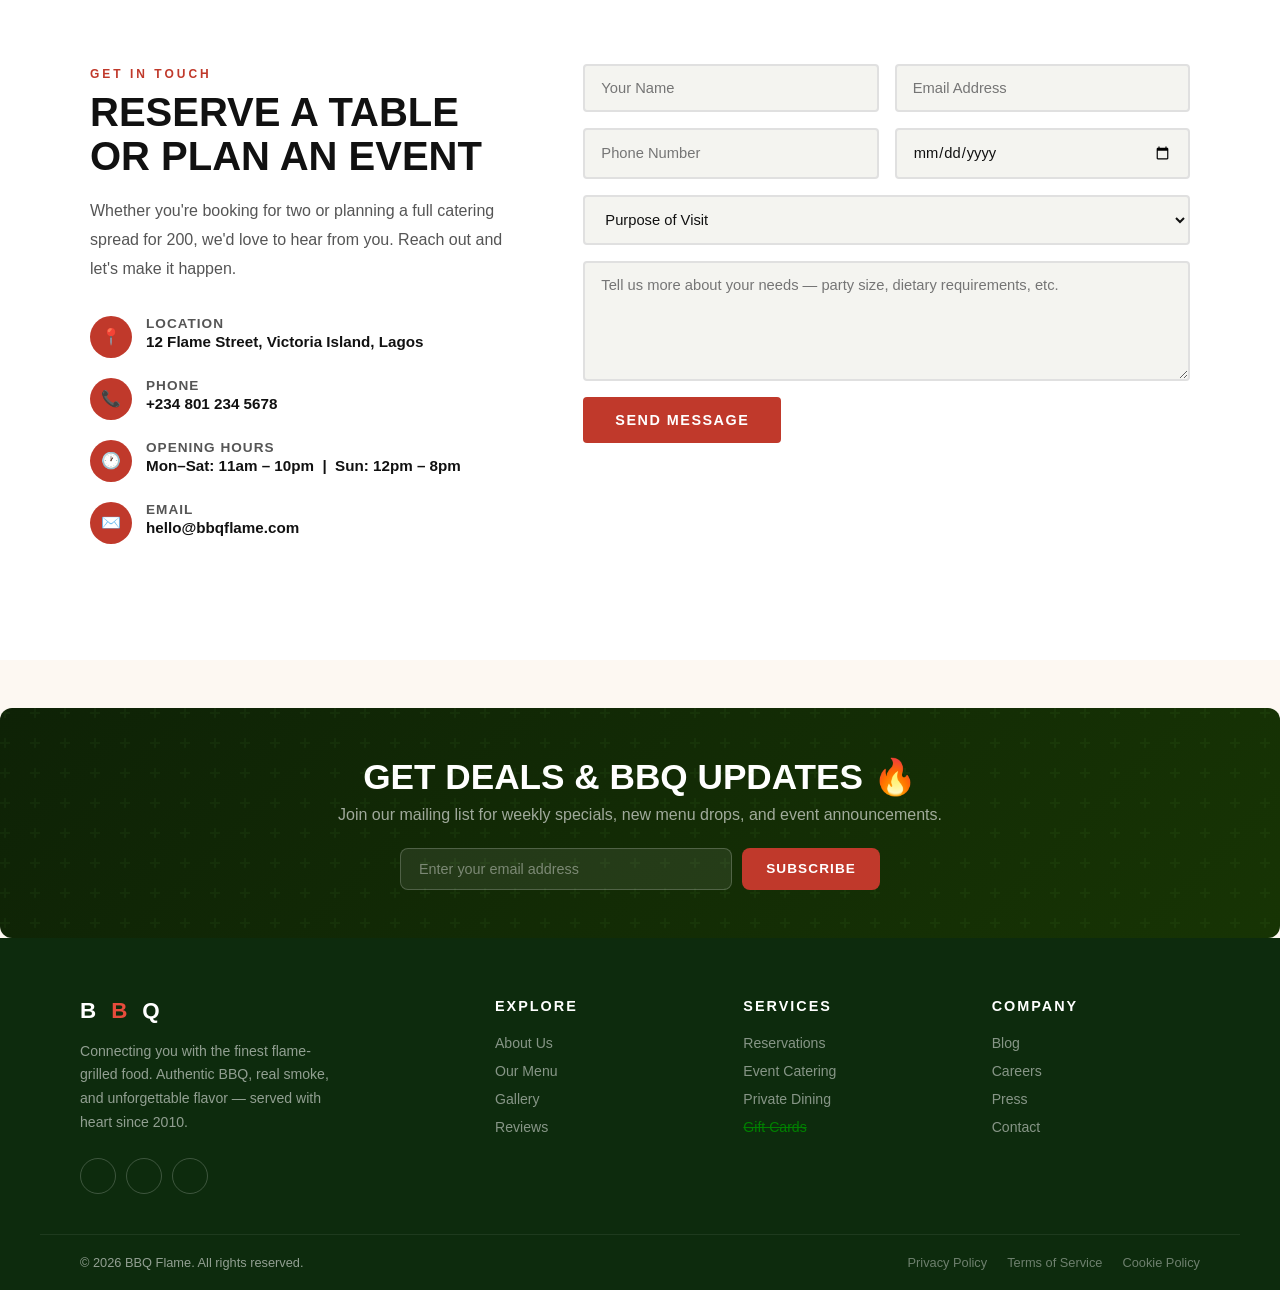
==== commit 8dd7a6e7: "Add files via upload" ====
--- a/index.html
+++ b/index.html
@@ -8,8 +8,8 @@
     <link rel="preconnect" href="https://fonts.gstatic.com" crossorigin>
     <link href="https://fonts.googleapis.com/css2?family=Oswald:wght@400;600;700&family=Lato:wght@300;400;700&display=swap" rel="stylesheet">
     <link rel='stylesheet' href='https://cdn-uicons.flaticon.com/4.0.0/uicons-brands/css/uicons-brands.css'>
-<link rel="stylesheet" href="back.css">
-<script src="back.js"></script>
+<link rel="stylesheet" href="style.css">
+<script src="script.js"></script>
 </head>
 <body>
 
--- a/style.css
+++ b/style.css
@@ -0,0 +1,2190 @@
+           
+           
+
+        :root {
+
+           --green: #1a4d1a;
+            --green-mid: #256025;
+            --green-light: #2e7d32;
+            --red: #c0392b;
+            --red-light: #e74c3c;
+            --cream: #fdf6ec;
+            --dark: #111;
+            --gray: #555;
+            --light-gray: #f4f4f0;
+        }
+
+        *, *::before, *::after {
+            margin: 0; padding: 0; box-sizing: border-box;
+        }
+
+        html { scroll-behavior: smooth; }
+
+        body {
+            background: var(--cream);
+            font-family: 'Lato', sans-serif;
+            color: var(--dark);
+        }
+
+        /* ── HEADER ── */
+        header {
+            position: sticky;
+            top: 0;
+            z-index: 100;
+            background: var(--green);
+            padding: 0 40px;
+            display: flex;
+            align-items: center;
+            justify-content: space-between;
+            height: 64px;
+            box-shadow: 0 2px 16px rgba(0,0,0,0.25);
+        }
+
+        .logo {
+            text-decoration: none;
+            font-family: 'Oswald', sans-serif;
+            font-size: 1.6rem;
+            font-weight: 700;
+            color: white;
+            letter-spacing: 6px;
+            display: flex;
+            align-items: center;
+            gap: 8px;
+        }
+
+        .logo span { color: var(--red-light); }
+
+        nav ul {
+            display: flex;
+            gap: 4px;
+            list-style: none;
+        }
+
+        nav a {
+            text-decoration: none;
+            font-family: 'Lato', sans-serif;
+            font-weight: 700;
+            font-size: 0.85rem;
+            letter-spacing: 1.5px;
+            text-transform: uppercase;
+            color: rgba(255,255,255,0.8);
+            padding: 6px 14px;
+            border-radius: 3px;
+            transition: color 0.2s, background 0.2s;
+        }
+
+        nav a:hover { color: white; background: var(--red); }
+
+        .hamburger {
+            display: none;
+            flex-direction: column;
+            gap: 5px;
+            cursor: pointer;
+            background: none;
+            border: none;
+            padding: 4px;
+        }
+        .hamburger span {
+            display: block; width: 25px; height: 3px;
+            background: white; border-radius: 2px;
+            transition: transform 0.3s, opacity 0.3s;
+        }
+        .hamburger.open span:nth-child(1) { transform: translateY(8px) rotate(45deg); }
+        .hamburger.open span:nth-child(2) { opacity: 0; }
+        .hamburger.open span:nth-child(3) { transform: translateY(-8px) rotate(-45deg); }
+
+        /* ── HERO ── */
+        .hero {
+            background-image:
+                linear-gradient(to right, rgba(10,30,10,0.88) 40%, rgba(10,30,10,0.2) 100%),
+                url('top-view-fried-meat-slices-with-greens-cherry-tomatoes-dark-desk-meat-food-meal-vegetable-fry.jpg');
+            background-size: cover;
+            background-position: center;
+            min-height: 92vh;
+            display: flex;
+            align-items: center;
+            padding: clamp(2rem, 8vw, 5rem) clamp(1.5rem, 6vw, 5rem);
+        }
+
+        .hero-inner { max-width: 640px; }
+
+        .hero-tag {
+            display: inline-block;
+            font-family: 'Lato', sans-serif;
+            font-size: 0.78rem;
+            font-weight: 700;
+            letter-spacing: 3px;
+            text-transform: uppercase;
+            color: var(--red-light);
+            border: 1px solid var(--red-light);
+            padding: 4px 12px;
+            border-radius: 2px;
+            margin-bottom: 1.2rem;
+        }
+
+        .hero h1 {
+            font-family: 'Oswald', sans-serif;
+            font-size: clamp(2.8rem, 7vw, 5rem);
+            font-weight: 700;
+            color: white;
+            line-height: 1.1;
+            text-transform: uppercase;
+        }
+
+        .hero h1 em { color: var(--red-light); font-style: normal; }
+
+        .hero p {
+            color: rgba(255,255,255,0.75);
+            margin-top: 1.2rem;
+            line-height: 1.7;
+            font-size: 1rem;
+            max-width: 480px;
+        }
+
+        .hero-btns { margin-top: 2rem; display: flex; flex-wrap: wrap; gap: 1rem; }
+
+        .btn-primary {
+            background: var(--red);
+            color: white;
+            border: none;
+            padding: 13px 30px;
+            font-family: 'Lato', sans-serif;
+            font-size: 0.9rem;
+            font-weight: 700;
+            letter-spacing: 1.5px;
+            text-transform: uppercase;
+            border-radius: 3px;
+            cursor: pointer;
+            transition: background 0.2s, transform 0.15s;
+        }
+        .btn-primary:hover { background: var(--red-light); transform: translateY(-2px); }
+
+        .btn-outline {
+            background: transparent;
+            color: white;
+            border: 2px solid rgba(255,255,255,0.6);
+            padding: 13px 30px;
+            font-family: 'Lato', sans-serif;
+            font-size: 0.9rem;
+            font-weight: 700;
+            letter-spacing: 1.5px;
+            text-transform: uppercase;
+            border-radius: 3px;
+            cursor: pointer;
+            transition: border-color 0.2s, transform 0.2s;
+        }
+        .btn-outline:hover { border-color: white; transform: translateY(-3px); }
+
+        /* ── STATS BAR ── */
+        .stats-bar {
+            background: var(--red);
+            display: flex;
+            justify-content: center;
+            flex-wrap: wrap;
+            gap: 0;
+        }
+
+        .stat {
+            flex: 1 1 160px;
+            padding: 22px 16px;
+            text-align: center;
+            border-right: 1px solid rgba(255,255,255,0.2);
+        }
+        .stat:last-child { border-right: none; }
+
+        .stat-num {
+            font-family: 'Oswald', sans-serif;
+            font-size: 2rem;
+            font-weight: 700;
+            color: white;
+        }
+
+        .stat-label {
+            font-size: 0.78rem;
+            letter-spacing: 1.5px;
+            text-transform: uppercase;
+            color: rgba(255,255,255,0.75);
+            margin-top: 2px;
+        }
+
+        /* ── ABOUT SECTION ── */
+        .about {
+            display: flex;
+            flex-wrap: wrap;
+            align-items: center;
+            background: white;
+        }
+
+        .about-img {
+            flex: 1 1 360px;
+            min-height: 480px;
+            overflow: hidden;
+        }
+
+        .about-img img {
+            width: 100%; height: 100%; object-fit: cover;
+            display: block;
+            transition: transform 0.5s ease;
+        }
+        .about-img:hover img { transform: scale(1.04); }
+
+        .about-text {
+            flex: 1 1 360px;
+            padding: clamp(2rem, 6vw, 5rem);
+        }
+
+        .section-tag {
+            font-size: 0.75rem;
+            font-weight: 700;
+            letter-spacing: 3px;
+            text-transform: uppercase;
+            color: var(--red);
+        }
+
+        .section-h {
+            font-family: 'Oswald', sans-serif;
+            font-size: clamp(1.8rem, 4vw, 2.8rem);
+            font-weight: 700;
+            text-transform: uppercase;
+            margin: 0.5rem 0 1.2rem;
+            line-height: 1.1;
+        }
+
+        .about-text p { color: var(--gray); line-height: 1.8; margin-bottom: 1rem; font-size: 0.97rem; }
+
+        .about-features {
+            margin-top: 1.8rem;
+            display: grid;
+            grid-template-columns: 1fr 1fr;
+            gap: 12px;
+        }
+
+        .feature-item {
+            display: flex;
+            align-items: center;
+            gap: 10px;
+            font-size: 0.9rem;
+            font-weight: 700;
+            color: var(--dark);
+        }
+
+        .feature-item::before {
+            content: '';
+            width: 10px;
+            height: 10px;
+            background: var(--red);
+            border-radius: 50%;
+            flex-shrink: 0;
+        }
+
+        /* ── MENU SECTION ── */
+        .menu-section {
+            background: var(--light-gray);
+            padding: clamp(3rem, 8vw, 6rem) clamp(1.5rem, 5vw, 4rem);
+        }
+
+        .section-header {
+            text-align: center;
+            margin-bottom: 3rem;
+        }
+
+        .section-header .section-h { margin: 0.5rem auto 1rem; }
+        .section-header p { color: var(--gray); max-width: 500px; margin: 0 auto; line-height: 1.7; }
+
+        .menu-grid {
+            max-width: 1100px;
+            margin: 0 auto;
+            display: grid;
+            grid-template-columns: repeat(auto-fit, minmax(280px, 1fr));
+            gap: 24px;
+        }
+
+        .menu-card {
+            background: white;
+            border-radius: 6px;
+            overflow: hidden;
+            box-shadow: 0 2px 12px rgba(0,0,0,0.07);
+            transition: transform 0.25s, box-shadow 0.25s;
+        }
+
+        .menu-card:hover { transform: translateY(-6px); box-shadow: 0 10px 30px rgba(0,0,0,0.12); }
+
+        .menu-card-img {
+            width: 100%;
+            height: 200px;
+            object-fit: cover;
+            display: block;
+            background: #ddd;
+        }
+
+        .menu-card-img-placeholder {
+            width: 100%; height: 200px;
+            background: linear-gradient(135deg, #2e7d32 0%, #1a4d1a 100%);
+            display: flex;
+            align-items: center;
+            justify-content: center;
+            font-size: 3rem;
+        }
+
+        .menu-card-body { padding: 20px; }
+
+        .menu-card-body h3 {
+            font-family: 'Oswald', sans-serif;
+            font-size: 1.2rem;
+            font-weight: 600;
+            text-transform: uppercase;
+            margin-bottom: 6px;
+            color: var(--light-gray);
+        }
+
+        .menu-card-body p { font-size: 0.88rem; color: var(--cream); line-height: 1.6; }
+
+        .menu-card-footer {
+            padding: 0 20px 20px;
+            display: flex;
+            align-items: center;
+            justify-content: space-between;
+        }
+
+        .price {
+            font-family: 'Oswald', sans-serif;
+            font-size: 1.4rem;
+            font-weight: 700;
+            color: var(--red);
+        }
+
+        .order-btn {
+            background: var(--red);
+            color: white;
+            border: none;
+            padding: 8px 18px;
+            font-size: 0.8rem;
+            font-weight: 700;
+            letter-spacing: 1px;
+            text-transform: uppercase;
+            border-radius: 3px;
+            cursor: pointer;
+            transition: background 0.2s;
+        }
+        .order-btn:hover { background: var(--red-light); }
+
+        /* ── WHY US ── */
+        .why-us {
+            background: var(--green);
+            padding: clamp(3rem, 8vw, 6rem) clamp(1.5rem, 5vw, 4rem);
+        }
+
+        .why-us .section-tag { color: var(--red-light); }
+        .why-us .section-h { color: white; }
+        .why-us .section-header p { color: rgba(255,255,255,0.65); }
+
+        .why-grid {
+            max-width: 1100px;
+            margin: 0 auto;
+            display: grid;
+            grid-template-columns: repeat(auto-fit, minmax(220px, 1fr));
+            gap: 24px;
+        }
+
+        .why-card {
+            background: rgba(255,255,255,0.06);
+            border: 1px solid rgba(255,255,255,0.1);
+            border-radius: 6px;
+            padding: 32px 24px;
+            transition: background 0.25s;
+        }
+        .why-card:hover { background: rgba(255,255,255,0.1); }
+
+        .why-icon {
+            width: 52px; height: 52px;
+            background: var(--red);
+            border-radius: 50%;
+            display: flex;
+            align-items: center;
+            justify-content: center;
+            font-size: 1.4rem;
+            margin-bottom: 1.2rem;
+        }
+
+        .why-card h3 {
+            font-family: 'Oswald', sans-serif;
+            font-size: 1.1rem;
+            font-weight: 600;
+            text-transform: uppercase;
+            color: white;
+            margin-bottom: 10px;
+        }
+
+        .why-card p { font-size: 0.88rem; color: rgba(255,255,255,0.6); line-height: 1.7; }
+
+        /* ── REVIEWS ── */
+        .reviews {
+            background: var(--cream);
+            padding: clamp(3rem, 8vw, 6rem) clamp(1.5rem, 5vw, 4rem);
+        }
+
+        .reviews-grid {
+            max-width: 1100px;
+            margin: 0 auto;
+            display: grid;
+            grid-template-columns: repeat(auto-fit, minmax(280px, 1fr));
+            gap: 24px;
+        }
+
+        .review-card {
+            background: white;
+            border-radius: 6px;
+            padding: 28px;
+            box-shadow: 0 2px 12px rgba(0,0,0,0.06);
+            position: relative;
+        }
+
+        .review-card::before {
+            content: '"';
+            font-family: 'Oswald', sans-serif;
+            font-size: 5rem;
+            color: var(--red);
+            opacity: 0.15;
+            position: absolute;
+            top: -10px;
+            left: 20px;
+            line-height: 1;
+        }
+
+        .stars { color: #f39c12; font-size: 1rem; margin-bottom: 1rem; }
+
+        .review-card p {
+            font-size: 0.92rem;
+            color: var(--gray);
+            line-height: 1.7;
+            font-style: italic;
+            margin-bottom: 1.4rem;
+        }
+
+        .reviewer {
+            display: flex;
+            align-items: center;
+            gap: 12px;
+        }
+
+        .reviewer-avatar {
+            width: 44px; height: 44px;
+            border-radius: 50%;
+            background: var(--green);
+            display: flex;
+            align-items: center;
+            justify-content: center;
+            font-family: 'Oswald', sans-serif;
+            font-weight: 700;
+            color: white;
+            font-size: 1rem;
+            flex-shrink: 0;
+        }
+
+        .reviewer-name {
+            font-weight: 700;
+            font-size: 0.9rem;
+            color: var(--dark);
+        }
+
+        .reviewer-location {
+            font-size: 0.78rem;
+            color: var(--gray);
+            margin-top: 2px;
+        }
+
+        /* ── GALLERY ── */
+        .gallery {
+            background: var(--dark);
+            padding: clamp(3rem, 8vw, 5rem) clamp(1.5rem, 5vw, 4rem);
+        }
+
+        .gallery .section-tag { color: var(--red-light); }
+        .gallery .section-h { color: white; }
+
+        .gallery-grid {
+            max-width: 1100px;
+            margin: 0 auto;
+            display: grid;
+            grid-template-columns: repeat(4, 1fr);
+            grid-template-rows: 200px 200px;
+            gap: 8px;
+        }
+
+        .gallery-item {
+            overflow: hidden;
+            border-radius: 4px;
+            background: var(--green-mid);
+            display: flex;
+            align-items: center;
+            justify-content: center;
+            font-size: 2.5rem;
+            cursor: pointer;
+            transition: opacity 0.2s;
+        }
+        .gallery-item:hover { opacity: 0.85; }
+        .gallery-item:nth-child(1) { grid-column: span 2; grid-row: span 2; }
+
+        /* ── CONTACT ── */
+        .contact-section {
+            background: white;
+            padding: clamp(3rem, 8vw, 6rem) clamp(1.5rem, 5vw, 4rem);
+        }
+
+        .contact-wrapper {
+            max-width: 1100px;
+            margin: 0 auto;
+            display: grid;
+            grid-template-columns: 1fr 1.4fr;
+            gap: 60px;
+            align-items: start;
+        }
+
+        .contact-info h2 {
+            font-family: 'Oswald', sans-serif;
+            font-size: clamp(1.8rem, 4vw, 2.5rem);
+            font-weight: 700;
+            text-transform: uppercase;
+            line-height: 1.1;
+            margin: 0.5rem 0 1.2rem;
+        }
+
+        .contact-info p { color: var(--gray); line-height: 1.8; margin-bottom: 2rem; }
+
+        .contact-detail {
+            display: flex;
+            align-items: flex-start;
+            gap: 14px;
+            margin-bottom: 20px;
+        }
+
+        .contact-icon {
+            width: 42px; height: 42px;
+            background: var(--red);
+            border-radius: 50%;
+            display: flex;
+            align-items: center;
+            justify-content: center;
+            font-size: 1rem;
+            flex-shrink: 0;
+        }
+
+        .contact-detail-text strong {
+            display: block;
+            font-size: 0.85rem;
+            letter-spacing: 1px;
+            text-transform: uppercase;
+            color: var(--gray);
+            margin-bottom: 2px;
+        }
+
+        .contact-detail-text span { font-size: 0.95rem; font-weight: 700; }
+
+        .contact-form { display: flex; flex-direction: column; gap: 16px; }
+
+        .form-row { display: grid; grid-template-columns: 1fr 1fr; gap: 16px; }
+
+        .contact-form input,
+        .contact-form textarea,
+        .contact-form select {
+            width: 100%;
+            padding: 14px 16px;
+            border: 2px solid #e0e0e0;
+            border-radius: 4px;
+            font-family: 'Lato', sans-serif;
+            font-size: 0.92rem;
+            color: var(--dark);
+            background: var(--light-gray);
+            transition: border-color 0.2s;
+            outline: none;
+        }
+
+        .contact-form input:focus,
+        .contact-form textarea:focus,
+        .contact-form select:focus {
+            border-color: var(--red);
+            background: white;
+        }
+
+        .contact-form textarea { resize: vertical; min-height: 120px; }
+
+        .contact-form button {
+            background: var(--red);
+            color: white;
+            border: none;
+            padding: 15px 32px;
+            font-family: 'Lato', sans-serif;
+            font-size: 0.9rem;
+            font-weight: 700;
+            letter-spacing: 1.5px;
+            text-transform: uppercase;
+            border-radius: 4px;
+            cursor: pointer;
+            transition: background 0.2s, transform 0.15s;
+            align-self: flex-start;
+        }
+        .contact-form button:hover { background: var(--red-light); transform: translateY(-2px); }
+
+        /* ── NEWSLETTER BANNER ── */
+        .newsletter {
+            background: var(--red);
+            padding: 48px 40px;
+            text-align: center;
+        }
+
+        .newsletter h2 {
+            font-family: 'Oswald', sans-serif;
+            font-size: clamp(1.5rem, 4vw, 2.2rem);
+            font-weight: 700;
+            text-transform: uppercase;
+            color: white;
+            margin-bottom: 8px;
+        }
+
+        .newsletter p { color: rgba(255,255,255,0.8); margin-bottom: 1.8rem; }
+
+        .newsletter-form {
+            display: flex;
+            justify-content: center;
+            flex-wrap: wrap;
+            gap: 12px;
+            max-width: 500px;
+            margin: 0 auto;
+        }
+
+        .newsletter-form input {
+            flex: 1 1 240px;
+            padding: 13px 18px;
+            border: none;
+            border-radius: 4px;
+            font-family: 'Lato', sans-serif;
+            font-size: 0.92rem;
+            outline: none;
+        }
+
+        .newsletter-form button {
+            background: var(--green);
+            color: white;
+            border: none;
+            padding: 13px 28px;
+            font-family: 'Lato', sans-serif;
+            font-size: 0.85rem;
+            font-weight: 700;
+            letter-spacing: 1.5px;
+            text-transform: uppercase;
+            border-radius: 4px;
+            cursor: pointer;
+            transition: background 0.2s;
+        }
+        .newsletter-form button:hover { background: var(--green-light); }
+
+        /* ── FOOTER ── */
+        footer {
+            background: #0d2b0d;
+            color: rgba(255,255,255,0.55);
+        }
+
+        .footer-top {
+            max-width: 1200px;
+            margin: 0 auto;
+            padding: 60px 40px 40px;
+            display: grid;
+            grid-template-columns: 1.8fr 1fr 1fr 1fr;
+            gap: 40px;
+            border-bottom: 1px solid rgba(255,255,255,0.07);
+        }
+
+        .footer-brand .logo {
+            font-size: 1.4rem;
+            letter-spacing: 5px;
+            display: inline-flex;
+            margin-bottom: 1rem;
+        }
+
+        .footer-brand p {
+            font-size: 0.88rem;
+            line-height: 1.7;
+            max-width: 260px;
+            margin-bottom: 1.4rem;
+        }
+
+        .footer-socials {
+            display: flex;
+            gap: 10px;
+        }
+
+        .social-btn {
+            width: 36px; height: 36px;
+            border-radius: 50%;
+            border: 1px solid rgba(255,255,255,0.2);
+            display: flex;
+            align-items: center;
+            justify-content: center;
+            font-size: 1rem;
+            color: rgba(255,255,255,0.55);
+            cursor: pointer;
+            text-decoration: none;
+            transition: background 0.2s, color 0.2s, border-color 0.2s;
+        }
+        .social-btn:hover { background: var(--red); border-color: var(--red); color: white; }
+
+        .footer-col h4 {
+            font-family: 'Oswald', sans-serif;
+            font-size: 0.9rem;
+            font-weight: 600;
+            text-transform: uppercase;
+            letter-spacing: 2px;
+            color: white;
+            margin-bottom: 20px;
+        }
+
+        .footer-col ul { list-style: none; display: flex; flex-direction: column; gap: 10px; }
+
+        .footer-col ul a {
+            color: rgba(255,255,255,0.5);
+            text-decoration: none;
+            font-size: 0.88rem;
+            transition: color 0.2s;
+        }
+        .footer-col ul a:hover { color: var(--red-light); }
+
+        .footer-bottom {
+            max-width: 1200px;
+            margin: 0 auto;
+            padding: 20px 40px;
+            display: flex;
+            justify-content: space-between;
+            align-items: center;
+            flex-wrap: wrap;
+            gap: 12px;
+            font-size: 0.8rem;
+        }
+
+        .footer-terms { display: flex; gap: 20px; flex-wrap: wrap; }
+
+        .footer-terms a {
+            color: rgba(255,255,255,0.4);
+            text-decoration: none;
+            transition: color 0.2s;
+        }
+        .footer-terms a:hover { color: var(--red-light); }
+
+         .only {
+            text-decoration: line-through;
+            color: green;
+        }
+
+
+        /* ── BACK TO TOP ── */
+        .back-to-top {
+            position: fixed;
+            bottom: 24px;
+            right: 24px;
+            width: 44px; height: 44px;
+            background: var(--red);
+            color: white;
+            border: none;
+            border-radius: 50%;
+            font-size: 1.2rem;
+            cursor: pointer;
+            display: flex;
+            align-items: center;
+            justify-content: center;
+            box-shadow: 0 4px 14px rgba(0,0,0,0.25);
+            opacity: 0;
+            pointer-events: none;
+            transition: opacity 0.3s, transform 0.2s;
+            z-index: 99;
+        }
+        .back-to-top.visible { opacity: 1; pointer-events: auto; }
+        .back-to-top:hover { transform: translateY(-3px); }
+
+        /* ── RESPONSIVE ── */
+        @media (max-width: 1000px) {
+            .contact-wrapper { grid-template-columns: 1fr; gap: 40px; }
+            .footer-top { grid-template-columns: 1fr 1fr; }
+            .gallery-grid { grid-template-columns: repeat(2, 1fr); grid-template-rows: repeat(3, 180px); }
+            .gallery-item:nth-child(1) { grid-column: span 2; }
+        }
+
+        @media (max-width: 700px) {
+            header { padding: 0 20px; }
+            .hamburger { display: flex; }
+            .nav { display: none; width: 100%; position: absolute; top: 64px; left: 0; background: var(--green); padding: 16px 20px 20px; }
+            .nav.open { display: block; }
+            nav ul { flex-direction: column; gap: 8px; }
+            header { position: relative; flex-wrap: wrap; height: auto; padding: 14px 20px; }
+            .about-img { min-height: 280px; }
+            .form-row { grid-template-columns: 1fr; }
+            .gallery-grid { grid-template-columns: 1fr 1fr; grid-template-rows: repeat(3, 150px); }
+        }
+
+        @media (max-width: 600px) {
+            .footer-top { grid-template-columns: 1fr; gap: 32px; padding: 40px 24px; }
+            .footer-bottom { padding: 16px 24px; flex-direction: column; text-align: center; }
+            .footer-terms { justify-content: center; }
+            .gallery-grid { grid-template-columns: 1fr; grid-template-rows: repeat(5, 160px); }
+            .gallery-item:nth-child(1) { grid-column: span 1; }
+        }
+
+
+
+
+
+
+        
+        :root {
+            --green-dark:  #0e2206;
+            --green-deep:  #173404;
+            --green-mid:   #2a5c0a;
+            --green-base:  #3b7010;
+            --green-light: #7ed957;
+            --green-pale:  #c0dd97;
+            --green-faint: #eaf3de;
+            --red:         #c0392b;
+            --red-light:   #e74c3c;
+            --cream:       #fdf8f2;
+            --dark:        #111;
+            --gray:        #555;
+            --border:      #e0d8ce;
+        }
+
+        *, *::before, *::after { margin:0; padding:0; box-sizing:border-box; }
+        html { scroll-behavior: smooth; }
+
+        body {
+            font-family: 'Lato', sans-serif;
+            background: var(--cream);
+            color: var(--dark);
+            min-height: 100vh;
+        }
+
+        /* ── ANIMATIONS ── */
+        @keyframes fadeUp   { from { opacity:0; transform:translateY(24px); } to { opacity:1; transform:translateY(0); } }
+        @keyframes fadeIn   { from { opacity:0; } to { opacity:1; } }
+        @keyframes float    { 0%,100%{transform:translateY(0)} 50%{transform:translateY(-6px)} }
+        @keyframes pulseRing{ 0%,100%{transform:scale(1);opacity:.1} 50%{transform:scale(1.05);opacity:.2} }
+        @keyframes riseEmber{
+            0%  { opacity:0; transform:translateY(0) scale(1); }
+            20% { opacity:.9; }
+            80% { opacity:.3; }
+            100%{ opacity:0; transform:translateY(-260px) translateX(var(--drift,20px)) scale(.3); }
+        }
+        @keyframes shimmer  { 0%{background-position:-400px 0} 100%{background-position:400px 0} }
+        @keyframes checkPop { 0%{transform:scale(0) rotate(-20deg)} 70%{transform:scale(1.2) rotate(5deg)} 100%{transform:scale(1) rotate(0)} }
+        @keyframes progressFill { from{width:0} to{width:var(--w)} }
+        @keyframes slideIn  { from{opacity:0;transform:translateX(30px)} to{opacity:1;transform:translateX(0)} }
+
+        /* ── HEADER ── */
+        header {
+            position: sticky; top:0; z-index:100;
+            background: var(--green-dark);
+            padding: 0 40px;
+            display: flex; align-items: center; justify-content: space-between;
+            height: 64px;
+            box-shadow: 0 2px 20px rgba(0,0,0,.35);
+        }
+
+        .logo {
+            text-decoration: none;
+            font-family: 'Oswald', sans-serif;
+            font-size: 1.5rem; font-weight:700;
+            letter-spacing: 6px;
+            color: white;
+            display: flex; align-items:center; gap:10px;
+        }
+        .logo-dot { color: var(--red-light); }
+
+        .header-nav { display:flex; gap:6px; list-style:none; }
+        .header-nav a {
+            text-decoration:none;
+            font-size:.82rem; font-weight:700;
+            letter-spacing:1.5px; text-transform:uppercase;
+            color:rgba(255,255,255,.7);
+            padding:6px 14px; border-radius:4px;
+            transition: color .2s, background .2s;
+        }
+        .header-nav a:hover { color:white; background:var(--red); }
+        .header-nav a.active { color:var(--green-light); }
+
+        .hamburger { display:none; flex-direction:column; gap:5px; cursor:pointer; background:none; border:none; padding:4px; }
+        .hamburger span { display:block; width:24px; height:3px; background:white; border-radius:2px; transition:.3s; }
+        .hamburger.open span:nth-child(1){ transform:translateY(8px) rotate(45deg); }
+        .hamburger.open span:nth-child(2){ opacity:0; }
+        .hamburger.open span:nth-child(3){ transform:translateY(-8px) rotate(-45deg); }
+
+        /* ── HERO BANNER ── */
+        .res-hero {
+            background:
+                linear-gradient(to bottom, rgba(10,25,4,.7) 0%, rgba(10,25,4,.96) 100%),
+                linear-gradient(135deg, var(--green-dark) 0%, #1c400a 100%);
+            padding: clamp(3rem,8vw,5rem) clamp(1.5rem,5vw,4rem);
+            text-align: center;
+            position: relative;
+            overflow: hidden;
+        }
+
+        .ring {
+            position:absolute; border-radius:50%;
+            border:1px solid rgba(126,217,87,.08);
+            pointer-events:none;
+            animation: pulseRing 7s ease-in-out infinite;
+        }
+        .ring-1 { width:400px;height:400px; top:-180px; left:-180px; }
+        .ring-2 { width:600px;height:600px; top:-280px; left:-280px; animation-delay:2s; }
+        .ring-3 { width:400px;height:400px; bottom:-180px; right:-180px; animation-delay:1s; }
+        .ring-4 { width:560px;height:560px; bottom:-260px; right:-260px; animation-delay:3s; }
+
+        /* Embers container */
+        .embers { position:absolute; inset:0; pointer-events:none; overflow:hidden; }
+        .ember {
+            position:absolute; bottom:0;
+            border-radius:50%; opacity:0;
+            animation: riseEmber var(--dur,5s) var(--delay,0s) ease-in infinite;
+        }
+
+        .hero-tag {
+            display:inline-flex; align-items:center; gap:7px;
+            background:rgba(126,217,87,.12);
+            border:1px solid rgba(126,217,87,.25);
+            color:var(--green-pale);
+            font-size:.75rem; font-weight:700;
+            letter-spacing:.12em; text-transform:uppercase;
+            padding:6px 16px; border-radius:999px;
+            margin-bottom:1.4rem;
+            animation: float 3.5s ease-in-out infinite, fadeUp .6s .1s ease both;
+        }
+        .hero-tag i { font-size:.95rem; color:var(--green-light); }
+
+        .res-hero h1 {
+            font-family:'Oswald',sans-serif;
+            font-size: clamp(2.4rem,6vw,4rem);
+            font-weight:700; text-transform:uppercase;
+            color:white; line-height:1.1;
+            margin-bottom:.9rem;
+            animation: fadeUp .6s .2s ease both;
+        }
+        .res-hero h1 em { color:var(--red-light); font-style:normal; }
+
+        .res-hero p {
+            color:rgba(255,255,255,.6);
+            font-size:.98rem; line-height:1.8;
+            max-width:520px; margin:0 auto 2.2rem;
+            animation: fadeUp .6s .3s ease both;
+        }
+
+        /* Quick info pills */
+        .hero-pills {
+            display:flex; flex-wrap:wrap; justify-content:center; gap:12px;
+            animation: fadeUp .6s .4s ease both;
+        }
+        .hero-pill {
+            display:flex; align-items:center; gap:7px;
+            background:rgba(255,255,255,.07);
+            border:1px solid rgba(255,255,255,.12);
+            color:rgba(255,255,255,.75);
+            font-size:.8rem; font-weight:700;
+            padding:8px 16px; border-radius:999px;
+        }
+        .hero-pill i { color:var(--green-light); font-size:.95rem; }
+
+        /* ── PROGRESS STEPPER ── */
+        .stepper-wrap {
+            background:white;
+            border-bottom:1px solid #ede5da;
+            padding:0 40px;
+            position:sticky; top:64px; z-index:90;
+        }
+        .stepper {
+            max-width:800px; margin:0 auto;
+            display:flex; align-items:center;
+            padding:20px 0;
+        }
+        .step {
+            display:flex; align-items:center; gap:10px;
+            flex:1; position:relative;
+        }
+        .step:not(:last-child)::after {
+            content:'';
+            position:absolute;
+            left:calc(20px + 10px); right:10px;
+            top:50%; transform:translateY(-50%);
+            height:2px;
+            background:#e8ddd2;
+            z-index:0;
+        }
+        .step.done:not(:last-child)::after { background:var(--green-mid); }
+
+        .step-num {
+            width:36px; height:36px; border-radius:50%;
+            display:flex; align-items:center; justify-content:center;
+            font-family:'Oswald',sans-serif;
+            font-size:.9rem; font-weight:700;
+            border:2px solid #ddd;
+            color:#bbb; background:white;
+            flex-shrink:0; position:relative; z-index:1;
+            transition: all .3s;
+        }
+        .step.active .step-num  { border-color:var(--green-mid); color:var(--green-mid); background:var(--green-faint); }
+        .step.done   .step-num  { border-color:var(--green-mid); color:white; background:var(--green-mid); }
+
+        .step-label {
+            font-size:.78rem; font-weight:700;
+            letter-spacing:.06em; text-transform:uppercase;
+            color:#bbb; transition:color .3s;
+            display:none;
+        }
+        .step.active .step-label { color:var(--green-mid); }
+        .step.done   .step-label { color:var(--green-mid); }
+
+        @media(min-width:600px){ .step-label { display:block; } }
+
+        /* ── MAIN LAYOUT ── */
+        .res-body {
+            max-width:1100px; margin:0 auto;
+            display:grid;
+            grid-template-columns:1fr 340px;
+            gap:36px;
+            padding:48px 24px 80px;
+            align-items:start;
+        }
+
+        /* ── FORM PANELS ── */
+        .form-panel {
+            display:none;
+            animation: slideIn .35s ease both;
+        }
+        .form-panel.active { display:block; }
+
+        .panel-card {
+            background:white;
+            border-radius:12px;
+            border:1px solid #ede5da;
+            box-shadow:0 2px 20px rgba(0,0,0,.05);
+            overflow:hidden;
+            margin-bottom:20px;
+        }
+
+        .panel-head {
+            display:flex; align-items:center; gap:14px;
+            padding:22px 28px;
+            border-bottom:1px solid #ede5da;
+            background:linear-gradient(to right, #fdfaf6, white);
+        }
+        .panel-icon {
+            width:44px; height:44px; border-radius:10px;
+            background:var(--red); color:white;
+            display:flex; align-items:center; justify-content:center;
+            font-size:1.2rem; flex-shrink:0;
+        }
+        .panel-head h2 {
+            font-family:'Oswald',sans-serif;
+            font-size:1.15rem; font-weight:700;
+            text-transform:uppercase; letter-spacing:.05em;
+        }
+        .panel-head p { font-size:.83rem; color:var(--gray); margin-top:2px; }
+
+        .panel-body { padding:28px; }
+
+        /* Fields */
+        .field-group { margin-bottom:18px; }
+        .field-row { display:grid; grid-template-columns:1fr 1fr; gap:16px; margin-bottom:18px; }
+
+        .field-group label, .field-row .field-group label {
+            display:block;
+            font-size:.72rem; font-weight:700;
+            letter-spacing:.08em; text-transform:uppercase;
+            color:#666; margin-bottom:7px;
+        }
+
+        .input-wrap { position:relative; }
+        .input-wrap input,
+        .input-wrap select,
+        .input-wrap textarea {
+            width:100%;
+            padding:12px 42px 12px 14px;
+            font-family:'Lato',sans-serif;
+            font-size:.93rem;
+            background:#fdfaf6;
+            border:1.5px solid var(--border);
+            border-radius:8px;
+            color:var(--dark);
+            outline:none;
+            transition: border-color .2s, box-shadow .2s, background .2s;
+            appearance:none;
+        }
+        .input-wrap select { padding-right:42px; cursor:pointer; }
+        .input-wrap textarea { padding:12px 14px; resize:vertical; min-height:100px; }
+        .input-wrap input::placeholder,
+        .input-wrap textarea::placeholder { color:#c5bdb5; }
+        .input-wrap input:hover,
+        .input-wrap select:hover,
+        .input-wrap textarea:hover { border-color:#b8cfaa; }
+        .input-wrap input:focus,
+        .input-wrap select:focus,
+        .input-wrap textarea:focus {
+            border-color:var(--green-base);
+            box-shadow:0 0 0 3px rgba(59,112,16,.1);
+            background:white;
+        }
+        .input-wrap input.has-error,
+        .input-wrap select.has-error { border-color:var(--red); }
+
+        .input-icon {
+            position:absolute; right:13px; top:50%;
+            transform:translateY(-50%);
+            font-size:1rem; color:#c0bdb8; pointer-events:none;
+        }
+        .input-wrap input:focus ~ .input-icon,
+        .input-wrap select:focus ~ .input-icon { color:var(--green-base); }
+        .sel-arrow {
+            position:absolute; right:13px; top:50%;
+            transform:translateY(-50%);
+            font-size:.8rem; color:#c0bdb8; pointer-events:none;
+        }
+        .field-hint { font-size:.75rem; color:#aaa; margin-top:5px; }
+        .field-error { font-size:.75rem; color:var(--red); margin-top:5px; display:none; }
+        .field-error.show { display:block; }
+
+        /* Time slot picker */
+        .time-grid {
+            display:grid;
+            grid-template-columns:repeat(4,1fr);
+            gap:8px;
+            margin-top:4px;
+        }
+        .time-slot {
+            padding:10px 6px;
+            text-align:center;
+            border:1.5px solid var(--border);
+            border-radius:8px;
+            font-size:.82rem; font-weight:700;
+            cursor:pointer;
+            background:#fdfaf6;
+            color:var(--gray);
+            transition: all .18s;
+            user-select:none;
+        }
+        .time-slot:hover:not(.unavailable) {
+            border-color:var(--green-base);
+            color:var(--green-base);
+            background:var(--green-faint);
+        }
+        .time-slot.selected {
+            background:var(--green-mid);
+            border-color:var(--green-mid);
+            color:white;
+        }
+        .time-slot.unavailable {
+            opacity:.38; cursor:not-allowed;
+            text-decoration:line-through;
+        }
+        .time-slot .slot-avail {
+            display:block; font-size:.65rem;
+            font-weight:400; letter-spacing:.03em;
+            margin-top:2px; opacity:.75;
+        }
+
+        /* Occasion chips */
+        .occasion-chips { display:flex; flex-wrap:wrap; gap:8px; }
+        .chip {
+            display:flex; align-items:center; gap:6px;
+            padding:9px 16px;
+            border:1.5px solid var(--border);
+            border-radius:999px;
+            font-size:.82rem; font-weight:700;
+            cursor:pointer; background:#fdfaf6; color:var(--gray);
+            transition: all .18s; user-select:none;
+        }
+        .chip i { font-size:.95rem; }
+        .chip:hover:not(.sel-chip) { border-color:var(--green-base); color:var(--green-base); }
+        .chip.sel-chip { background:var(--green-mid); border-color:var(--green-mid); color:white; }
+
+        /* Add-ons */
+        .addons-grid { display:grid; grid-template-columns:1fr 1fr; gap:10px; }
+        .addon-card {
+            display:flex; align-items:center; gap:12px;
+            padding:14px;
+            border:1.5px solid var(--border);
+            border-radius:10px;
+            cursor:pointer;
+            transition: border-color .18s, background .18s;
+            background:#fdfaf6;
+        }
+        .addon-card:hover { border-color:var(--green-base); background:var(--green-faint); }
+        .addon-card.sel-addon { border-color:var(--green-mid); background:var(--green-faint); }
+        .addon-check {
+            width:20px; height:20px; border-radius:5px;
+            border:2px solid #ddd; flex-shrink:0;
+            display:flex; align-items:center; justify-content:center;
+            font-size:.8rem; color:white;
+            transition: background .18s, border-color .18s;
+        }
+        .addon-card.sel-addon .addon-check { background:var(--green-mid); border-color:var(--green-mid); }
+        .addon-info strong { display:block; font-size:.85rem; font-weight:700; }
+        .addon-info span   { font-size:.75rem; color:var(--gray); }
+        .addon-price { margin-left:auto; font-family:'Oswald',sans-serif; font-size:.95rem; font-weight:700; color:var(--red); flex-shrink:0; }
+
+        /* Guest counter */
+        .counter {
+            display:flex; align-items:center; gap:0;
+            border:1.5px solid var(--border); border-radius:8px;
+            overflow:hidden; width:fit-content;
+        }
+        .counter-btn {
+            width:42px; height:44px;
+            background:#fdfaf6; border:none;
+            font-size:1.2rem; cursor:pointer; color:var(--gray);
+            display:flex; align-items:center; justify-content:center;
+            transition:background .18s, color .18s;
+        }
+        .counter-btn:hover { background:var(--green-faint); color:var(--green-mid); }
+        .counter-val {
+            padding:0 20px;
+            font-family:'Oswald',sans-serif;
+            font-size:1.1rem; font-weight:700;
+            border-left:1px solid var(--border);
+            border-right:1px solid var(--border);
+            line-height:44px; min-width:60px; text-align:center;
+            background:white;
+        }
+
+        /* Nav buttons */
+        .form-nav {
+            display:flex; justify-content:space-between; align-items:center;
+            margin-top:28px;
+        }
+        .btn-back {
+            display:flex; align-items:center; gap:6px;
+            background:transparent; border:1.5px solid var(--border);
+            color:var(--gray); padding:12px 22px;
+            font-family:'Lato',sans-serif;
+            font-size:.88rem; font-weight:700;
+            letter-spacing:.05em; text-transform:uppercase;
+            border-radius:8px; cursor:pointer;
+            transition: border-color .18s, color .18s;
+        }
+        .btn-back:hover { border-color:var(--gray); color:var(--dark); }
+
+        .btn-next {
+            display:flex; align-items:center; gap:8px;
+            background:var(--green-mid); color:white;
+            border:none; padding:13px 30px;
+            font-family:'Oswald',sans-serif;
+            font-size:1rem; font-weight:600;
+            letter-spacing:.1em; text-transform:uppercase;
+            border-radius:8px; cursor:pointer;
+            transition: background .18s, transform .12s, box-shadow .18s;
+            position:relative; overflow:hidden;
+        }
+        .btn-next::after {
+            content:'';
+            position:absolute; inset:0;
+            background:linear-gradient(90deg,transparent,rgba(255,255,255,.15),transparent);
+            background-size:400px 100%;
+            opacity:0; transition:opacity .3s;
+        }
+        .btn-next:hover { background:var(--green-dark); box-shadow:0 6px 20px rgba(42,92,10,.3); }
+        .btn-next:hover::after { opacity:1; animation:shimmer 1.1s linear infinite; }
+        .btn-next:active { transform:scale(.985); }
+
+        .btn-confirm {
+            background:var(--red);
+        }
+        .btn-confirm:hover { background:var(--red-light); box-shadow:0 6px 20px rgba(192,57,43,.3); }
+
+        /* ── SIDEBAR ── */
+        .sidebar { display:flex; flex-direction:column; gap:16px; }
+
+        .summary-card {
+            background:white;
+            border:1px solid #ede5da;
+            border-radius:12px;
+            overflow:hidden;
+            box-shadow:0 2px 16px rgba(0,0,0,.05);
+            position:sticky; top:144px;
+        }
+
+        .summary-head {
+            background:var(--green-dark);
+            padding:18px 22px;
+            display:flex; align-items:center; gap:10px;
+        }
+        .summary-head h3 {
+            font-family:'Oswald',sans-serif;
+            font-size:1rem; font-weight:700;
+            text-transform:uppercase; letter-spacing:.08em;
+            color:white;
+        }
+        .summary-head i { color:var(--green-light); font-size:1.1rem; }
+
+        .summary-body { padding:20px 22px; }
+
+        .summary-row {
+            display:flex; justify-content:space-between; align-items:flex-start;
+            gap:12px; margin-bottom:14px; padding-bottom:14px;
+            border-bottom:1px dashed #ede5da;
+        }
+        .summary-row:last-child { border-bottom:none; margin-bottom:0; padding-bottom:0; }
+        .sum-key {
+            font-size:.75rem; font-weight:700;
+            letter-spacing:.07em; text-transform:uppercase;
+            color:#999;
+        }
+        .sum-val {
+            font-size:.88rem; font-weight:700;
+            color:var(--dark); text-align:right;
+        }
+        .sum-val.empty { color:#ccc; font-weight:400; font-style:italic; }
+
+        .summary-total {
+            background:var(--green-faint);
+            border-radius:8px;
+            padding:14px 16px;
+            margin-top:16px;
+            display:flex; justify-content:space-between; align-items:center;
+        }
+        .summary-total span { font-size:.78rem; font-weight:700; letter-spacing:.06em; text-transform:uppercase; color:var(--green-mid); }
+        .summary-total strong { font-family:'Oswald',sans-serif; font-size:1.5rem; font-weight:700; color:var(--green-mid); }
+
+        /* Info cards */
+        .info-card {
+            background:white;
+            border:1px solid #ede5da;
+            border-radius:12px;
+            padding:18px 20px;
+        }
+        .info-card h4 {
+            font-family:'Oswald',sans-serif;
+            font-size:.9rem; font-weight:700;
+            text-transform:uppercase; letter-spacing:.06em;
+            margin-bottom:12px; color:var(--dark);
+        }
+        .info-item {
+            display:flex; align-items:flex-start; gap:10px;
+            margin-bottom:10px;
+        }
+        .info-item:last-child { margin-bottom:0; }
+        .info-item i { color:var(--red); font-size:1rem; flex-shrink:0; margin-top:1px; }
+        .info-item span { font-size:.83rem; color:var(--gray); line-height:1.55; }
+
+        /* ── SUCCESS SCREEN ── */
+        .success-screen {
+            display:none;
+            text-align:center;
+            padding:60px 20px;
+        }
+        .success-screen.show { display:block; }
+        .success-icon {
+            width:90px; height:90px; border-radius:50%;
+            background:var(--green-mid); margin:0 auto 1.6rem;
+            display:flex; align-items:center; justify-content:center;
+            font-size:2.5rem; color:white;
+            animation: checkPop .5s .1s cubic-bezier(.34,1.56,.64,1) both;
+        }
+        .success-screen h2 {
+            font-family:'Oswald',sans-serif;
+            font-size:2rem; font-weight:700;
+            text-transform:uppercase; margin-bottom:.7rem;
+        }
+        .success-screen h2 em { color:var(--red-light); font-style:normal; }
+        .success-screen p { color:var(--gray); line-height:1.75; max-width:440px; margin:0 auto 2rem; }
+        .success-ref {
+            display:inline-block;
+            background:var(--green-faint);
+            border:1px solid var(--green-pale);
+            color:var(--green-mid);
+            font-family:'Oswald',sans-serif;
+            font-size:1.2rem; font-weight:700;
+            letter-spacing:.12em;
+            padding:10px 28px; border-radius:8px;
+            margin-bottom:2rem;
+        }
+        .success-actions { display:flex; flex-wrap:wrap; justify-content:center; gap:12px; }
+
+        /* ── POLICY NOTICE ── */
+        .policy-note {
+            display:flex; align-items:flex-start; gap:10px;
+            background:#fdfaf6; border:1px solid #ede5da;
+            border-radius:8px; padding:14px 16px;
+            margin-top:4px;
+        }
+        .policy-note i { color:var(--green-base); font-size:1rem; flex-shrink:0; margin-top:1px; }
+        .policy-note p { font-size:.78rem; color:var(--gray); line-height:1.6; }
+        .policy-note p a { color:var(--green-base); text-decoration:none; font-weight:700; }
+
+        
+        /* ── FOOTER ── */
+        footer {
+            background: #0d2b0d;
+            color: rgba(255,255,255,0.55);
+        }
+
+        .footer-top {
+            max-width: 1200px;
+            margin: 0 auto;
+            padding: 60px 40px 40px;
+            display: grid;
+            grid-template-columns: 1.8fr 1fr 1fr 1fr;
+            gap: 40px;
+            border-bottom: 1px solid rgba(255,255,255,0.07);
+        }
+
+        .footer-brand .logo {
+            font-size: 1.4rem;
+            letter-spacing: 5px;
+            display: inline-flex;
+            margin-bottom: 1rem;
+        }
+
+        .footer-brand p {
+            font-size: 0.88rem;
+            line-height: 1.7;
+            max-width: 260px;
+            margin-bottom: 1.4rem;
+        }
+
+        .footer-socials {
+            display: flex;
+            gap: 10px;
+        }
+
+        .social-btn {
+            width: 36px; height: 36px;
+            border-radius: 50%;
+            border: 1px solid rgba(255,255,255,0.2);
+            display: flex;
+            align-items: center;
+            justify-content: center;
+            font-size: 1rem;
+            color: rgba(255,255,255,0.55);
+            cursor: pointer;
+            text-decoration: none;
+            transition: background 0.2s, color 0.2s, border-color 0.2s;
+        }
+        .social-btn:hover { background: var(--red); border-color: var(--red); color: white; }
+
+        .footer-col h4 {
+            font-family: 'Oswald', sans-serif;
+            font-size: 0.9rem;
+            font-weight: 600;
+            text-transform: uppercase;
+            letter-spacing: 2px;
+            color: white;
+            margin-bottom: 20px;
+        }
+
+        .footer-col ul { list-style: none; display: flex; flex-direction: column; gap: 10px; }
+
+        .footer-col ul a {
+            color: rgba(255,255,255,0.5);
+            text-decoration: none;
+            font-size: 0.88rem;
+            transition: color 0.2s;
+        }
+        .footer-col ul a:hover { color: var(--red-light); }
+
+        .footer-bottom {
+            max-width: 1200px;
+            margin: 0 auto;
+            padding: 20px 40px;
+            display: flex;
+            justify-content: space-between;
+            align-items: center;
+            flex-wrap: wrap;
+            gap: 12px;
+            font-size: 0.8rem;
+        }
+
+        .footer-terms { display: flex; gap: 20px; flex-wrap: wrap; }
+
+        .footer-terms a {
+            color: rgba(255,255,255,0.4);
+            text-decoration: none;
+            transition: color 0.2s;
+        }
+        .footer-terms a:hover { color: var(--red-light); }
+
+         .only {
+            text-decoration: line-through;
+            color: green;
+        }
+
+
+
+        /* ── RESPONSIVE ── */
+        @media(max-width:900px) {
+            .res-body { grid-template-columns:1fr; }
+            .sidebar { order:-1; }
+            .summary-card { position:static; }
+            .time-grid { grid-template-columns:repeat(3,1fr); }
+            .addons-grid { grid-template-columns:1fr; }
+        }
+        @media(max-width:600px) {
+            header { padding:0 20px; }
+            .stepper-wrap { padding:0 16px; }
+            .res-body { padding:28px 16px 60px; }
+            .panel-body { padding:20px; }
+            .field-row { grid-template-columns:1fr; gap:0; }
+            .time-grid { grid-template-columns:repeat(2,1fr); }
+            .hamburger { display:flex; z-index:101; }
+            .header-nav { display:none; flex-direction:column; gap:6px; position:absolute; top:64px; left:0; right:0; background:var(--green-dark); padding:16px 20px; z-index:100; box-shadow:0 10px 30px rgba(0,0,0,.4); }
+            .header-nav.open { display:flex; }
+            .header-nav a { width:100%; text-align:center; padding:12px 14px; }
+        }
+        @media(max-width:380px){
+            .time-grid { grid-template-columns:repeat(2,1fr); }
+            .occasion-chips .chip { font-size:.75rem; padding:7px 12px; }
+        }
+
+
+
+
+
+
+
+
+
+        :root {
+            --green-dark:  #0e2206;
+            --green-deep:  #173404;
+            --green-mid:   #2a5c0a;
+            --green-base:  #3b7010;
+            --green-light: #7ed957;
+            --green-pale:  #c0dd97;
+            --green-faint: #eaf3de;
+            --red:         #c0392b;
+            --red-light:   #e74c3c;
+            --cream:       #fdf8f2;
+            --dark:        #111;
+            --gray:        #555;
+            --border:      #e0d8ce;
+        }
+
+        *, *::before, *::after { margin:0; padding:0; box-sizing:border-box; }
+        html { scroll-behavior: smooth; }
+
+        body {
+            font-family: 'Lato', sans-serif;
+            background: var(--cream);
+            color: var(--dark);
+            min-height: 100vh;
+        }
+
+        /* ── ANIMATIONS ── */
+        @keyframes fadeUp   { from { opacity:0; transform:translateY(24px); } to { opacity:1; transform:translateY(0); } }
+        @keyframes fadeIn   { from { opacity:0; } to { opacity:1; } }
+        @keyframes float    { 0%,100%{transform:translateY(0)} 50%{transform:translateY(-6px)} }
+        @keyframes pulseRing{ 0%,100%{transform:scale(1);opacity:.1} 50%{transform:scale(1.05);opacity:.2} }
+        @keyframes shimmer  { 0%{background-position:-400px 0} 100%{background-position:400px 0} }
+        @keyframes slideIn  { from{opacity:0;transform:translateX(30px)} to{opacity:1;transform:translateX(0)} }
+        @keyframes scaleIn  { from{opacity:0;transform:scale(.9)} to{opacity:1;transform:scale(1)} }
+
+        /* ── HEADER ── */
+        header {
+            position: sticky; top:0; z-index:100;
+            background: var(--green-dark);
+            padding: 0 40px;
+            display: flex; align-items: center; justify-content: space-between;
+            height: 64px;
+            box-shadow: 0 2px 20px rgba(0,0,0,.35);
+        }
+
+        .logo {
+            text-decoration: none;
+            font-family: 'Oswald', sans-serif;
+            font-size: 1.5rem; font-weight:700;
+            letter-spacing: 6px;
+            color: white;
+            display: flex; align-items:center; gap:10px;
+        }
+        .logo-dot { color: var(--red-light); }
+
+        .header-nav { display:flex; gap:6px; list-style:none; }
+        .header-nav a {
+            text-decoration:none;
+            font-size:.82rem; font-weight:700;
+            letter-spacing:1.5px; text-transform:uppercase;
+            color:rgba(255,255,255,.7);
+            padding:6px 14px; border-radius:4px;
+            transition: color .2s, background .2s;
+        }
+        .header-nav a:hover { color:white; background:var(--red); }
+        .header-nav a.active { color:var(--green-light); }
+
+        .hamburger { display:none; flex-direction:column; gap:5px; cursor:pointer; background:none; border:none; padding:4px; }
+        .hamburger span { display:block; width:24px; height:3px; background:white; border-radius:2px; transition:.3s; }
+        .hamburger.open span:nth-child(1){ transform:translateY(8px) rotate(45deg); }
+        .hamburger.open span:nth-child(2){ opacity:0; }
+        .hamburger.open span:nth-child(3){ transform:translateY(-8px) rotate(-45deg); }
+
+        /* ── HERO ── */
+        .page-hero {
+            background:
+                linear-gradient(to bottom, rgba(10,25,4,.75) 0%, rgba(10,25,4,.95) 100%),
+                linear-gradient(135deg, var(--green-dark) 0%, #1c400a 100%);
+            padding: clamp(3rem,8vw,5rem) clamp(1.5rem,5vw,4rem);
+            text-align: center;
+            position: relative;
+            overflow: hidden;
+        }
+
+        .ring {
+            position:absolute; border-radius:50%;
+            border:1px solid rgba(126,217,87,.08);
+            pointer-events:none;
+            animation: pulseRing 7s ease-in-out infinite;
+        }
+        .ring-1 { width:400px;height:400px; top:-180px; left:-180px; }
+        .ring-2 { width:600px;height:600px; top:-280px; left:-280px; animation-delay:2s; }
+        .ring-3 { width:400px;height:400px; bottom:-180px; right:-180px; animation-delay:1s; }
+        .ring-4 { width:560px;height:560px; bottom:-260px; right:-260px; animation-delay:3s; }
+
+        .hero-tag {
+            display:inline-flex; align-items:center; gap:7px;
+            background:rgba(126,217,87,.12);
+            border:1px solid rgba(126,217,87,.25);
+            color:var(--green-pale);
+            font-size:.75rem; font-weight:700;
+            letter-spacing:.12em; text-transform:uppercase;
+            padding:6px 16px; border-radius:999px;
+            margin-bottom:1.4rem;
+            animation: float 3.5s ease-in-out infinite, fadeUp .6s .1s ease both;
+        }
+        .hero-tag i { font-size:.95rem; color:var(--green-light); }
+
+        .page-hero h1 {
+            font-family:'Oswald',sans-serif;
+            font-size: clamp(2.4rem,6vw,4rem);
+            font-weight:700; text-transform:uppercase;
+            color:white; line-height:1.1;
+            margin-bottom:.9rem;
+            animation: fadeUp .6s .2s ease both;
+        }
+        .page-hero h1 em { color:var(--red-light); font-style:normal; }
+
+        .page-hero p {
+            color:rgba(255,255,255,.6);
+            font-size:.98rem; line-height:1.8;
+            max-width:560px; margin:0 auto 2.2rem;
+            animation: fadeUp .6s .3s ease both;
+        }
+
+        /* ── TABS ── */
+        .tabs-wrap {
+            background:white;
+            border-bottom:1px solid #ede5da;
+            padding:0 24px;
+            position:sticky; top:64px; z-index:90;
+        }
+        .tabs {
+            max-width:1100px; margin:0 auto;
+            display:flex; gap:0;
+        }
+        .tab {
+            flex:1;
+            padding:18px 20px;
+            background:none; border:none;
+            font-family:'Oswald',sans-serif;
+            font-size:.9rem; font-weight:600;
+            letter-spacing:.08em; text-transform:uppercase;
+            color:#bbb;
+            cursor:pointer;
+            position:relative;
+            transition: color .2s;
+            display:flex; align-items:center; justify-content:center; gap:8px;
+        }
+        .tab:hover { color:var(--green-mid); }
+        .tab.active { color:var(--green-mid); }
+        .tab.active::after {
+            content:'';
+            position:absolute; bottom:0; left:20%; right:20%;
+            height:3px; background:var(--red);
+            border-radius:2px 2px 0 0;
+        }
+        .tab i { font-size:1.1rem; }
+
+        /* ── MAIN CONTENT ── */
+        .main-wrap {
+            max-width:1100px; margin:0 auto;
+            padding:48px 24px 80px;
+        }
+
+        .section-panel {
+            display:none;
+            animation: fadeUp .4s ease both;
+        }
+        .section-panel.active { display:block; }
+
+        /* ── BLOG CARDS ── */
+        .blog-grid {
+            display:grid;
+            grid-template-columns:repeat(auto-fill, minmax(320px, 1fr));
+            gap:24px;
+        }
+        .blog-card {
+            background:white;
+            border-radius:12px;
+            border:1px solid #ede5da;
+            overflow:hidden;
+            box-shadow:0 2px 16px rgba(0,0,0,.04);
+            transition: transform .2s, box-shadow .2s;
+            cursor:pointer;
+        }
+        .blog-card:hover {
+            transform:translateY(-4px);
+            box-shadow:0 8px 30px rgba(0,0,0,.08);
+        }
+        .blog-img {
+            height:200px;
+            background:linear-gradient(135deg, var(--green-mid), var(--green-base));
+            display:flex; align-items:center; justify-content:center;
+            position:relative; overflow:hidden;
+        }
+        .blog-img::before {
+            content:''; position:absolute; inset:0;
+            background:url("data:image/svg+xml,%3Csvg width='60' height='60' viewBox='0 0 60 60' xmlns='http://www.w3.org/2000/svg'%3E%3Cg fill='none' fill-rule='evenodd'%3E%3Cg fill='%23ffffff' fill-opacity='0.08'%3E%3Cpath d='M36 34v-4h-2v4h-4v2h4v4h2v-4h4v-2h-4zm0-30V0h-2v4h-4v2h4v4h2V6h4V4h-4zM6 34v-4H4v4H0v2h4v4h2v-4h4v-2H6zM6 4V0H4v4H0v2h4v4h2V6h4V4H6z'/%3E%3C/g%3E%3C/g%3E%3C/svg%3E");
+        }
+        .blog-img i {
+            font-size:3rem; color:rgba(255,255,255,.3);
+            position:relative; z-index:1;
+        }
+        .blog-badge {
+            position:absolute; top:14px; left:14px;
+            background:var(--red); color:white;
+            font-size:.65rem; font-weight:700;
+            letter-spacing:.08em; text-transform:uppercase;
+            padding:5px 12px; border-radius:999px;
+            z-index:2;
+        }
+        .blog-body { padding:22px; }
+        .blog-meta {
+            display:flex; align-items:center; gap:12px;
+            margin-bottom:10px;
+        }
+        .blog-meta span {
+            font-size:.72rem; color:#aaa;
+            display:flex; align-items:center; gap:4px;
+        }
+        .blog-meta span i { font-size:.8rem; }
+        .blog-card h3 {
+            font-family:'Oswald',sans-serif;
+            font-size:1.1rem; font-weight:700;
+            line-height:1.35; margin-bottom:10px;
+            color:var(--dark);
+        }
+        .blog-card p {
+            font-size:.86rem; color:var(--gray);
+            line-height:1.65; margin-bottom:16px;
+        }
+        .read-more {
+            display:inline-flex; align-items:center; gap:6px;
+            font-size:.78rem; font-weight:700;
+            letter-spacing:.06em; text-transform:uppercase;
+            color:var(--green-mid);
+            text-decoration:none;
+            transition: gap .2s;
+        }
+        .read-more:hover { gap:10px; }
+
+        /* ── CAREERS ── */
+        .careers-intro {
+            background:white;
+            border-radius:12px;
+            border:1px solid #ede5da;
+            padding:40px;
+            text-align:center;
+            margin-bottom:32px;
+            box-shadow:0 2px 16px rgba(0,0,0,.04);
+        }
+        .careers-intro h2 {
+            font-family:'Oswald',sans-serif;
+            font-size:1.8rem; font-weight:700;
+            text-transform:uppercase; margin-bottom:12px;
+        }
+        .careers-intro h2 em { color:var(--red-light); font-style:normal; }
+        .careers-intro p {
+            color:var(--gray); line-height:1.75;
+            max-width:600px; margin:0 auto;
+        }
+
+        .job-list {
+            display:flex; flex-direction:column; gap:16px;
+        }
+        .job-card {
+            background:white;
+            border-radius:12px;
+            border:1px solid #ede5da;
+            padding:28px;
+            display:grid;
+            grid-template-columns:1fr auto;
+            gap:20px;
+            align-items:center;
+            box-shadow:0 2px 12px rgba(0,0,0,.03);
+            transition: border-color .2s, box-shadow .2s;
+        }
+        .job-card:hover {
+            border-color:var(--green-pale);
+            box-shadow:0 4px 20px rgba(0,0,0,.06);
+        }
+        .job-info h3 {
+            font-family:'Oswald',sans-serif;
+            font-size:1.15rem; font-weight:700;
+            margin-bottom:6px;
+        }
+        .job-tags {
+            display:flex; flex-wrap:wrap; gap:8px;
+            margin-bottom:10px;
+        }
+        .job-tag {
+            font-size:.72rem; font-weight:700;
+            letter-spacing:.04em; text-transform:uppercase;
+            padding:4px 10px; border-radius:999px;
+            background:var(--green-faint); color:var(--green-mid);
+        }
+        .job-tag.red { background:#fdeaea; color:var(--red); }
+        .job-desc {
+            font-size:.85rem; color:var(--gray);
+            line-height:1.6;
+        }
+        .job-action {
+            display:flex; flex-direction:column; align-items:flex-end; gap:10px;
+        }
+        .job-salary {
+            font-family:'Oswald',sans-serif;
+            font-size:1.1rem; font-weight:700;
+            color:var(--green-mid);
+        }
+        .btn-apply {
+            display:flex; align-items:center; gap:6px;
+            background:var(--green-mid); color:white;
+            border:none; padding:10px 24px;
+            font-family:'Oswald',sans-serif;
+            font-size:.85rem; font-weight:600;
+            letter-spacing:.08em; text-transform:uppercase;
+            border-radius:8px; cursor:pointer;
+            transition: background .18s, transform .12s;
+        }
+        .btn-apply:hover { background:var(--green-dark); transform:translateY(-1px); }
+
+        .benefits-grid {
+            display:grid;
+            grid-template-columns:repeat(auto-fit, minmax(320px, 1fr));
+            gap:16px;
+            margin-top:32px;
+        }
+        .benefit-card {
+            background:white;
+            border-radius:10px;
+            border:1px solid #ede5da;
+            padding:24px;
+            text-align:center;
+            transition: transform .2s;
+        }
+        .benefit-card:hover { transform:translateY(-3px); }
+        .benefit-icon {
+            width:48px; height:48px; border-radius:50%;
+            background:var(--green-faint);
+            display:flex; align-items:center; justify-content:center;
+            margin:0 auto 12px;
+        }
+        .benefit-icon i { color:var(--green-mid); font-size:1.4rem; }
+        .benefit-card h4 {
+            font-family:'Oswald',sans-serif;
+            font-size:.95rem; font-weight:700;
+            margin-bottom:6px;
+        }
+        .benefit-card p {
+            font-size:.8rem; color:var(--gray);
+            line-height:1.55;
+        }
+
+        /* ── PRESS ── */
+        .press-intro {
+            background:white;
+            border-radius:12px;
+            border:1px solid #ede5da;
+            padding:40px;
+            text-align:center;
+            margin-bottom:32px;
+            box-shadow:0 2px 16px rgba(0,0,0,.04);
+        }
+        .press-intro h2 {
+            font-family:'Oswald',sans-serif;
+            font-size:1.8rem; font-weight:700;
+            text-transform:uppercase; margin-bottom:12px;
+        }
+        .press-intro h2 em { color:var(--red-light); font-style:normal; }
+        .press-intro p {
+            color:var(--gray); line-height:1.75;
+            max-width:600px; margin:0 auto 24px;
+        }
+        .press-kit-btn {
+            display:inline-flex; align-items:center; gap:8px;
+            background:var(--green-mid); color:white;
+            border:none; padding:12px 28px;
+            font-family:'Oswald',sans-serif;
+            font-size:.9rem; font-weight:600;
+            letter-spacing:.08em; text-transform:uppercase;
+            border-radius:8px; cursor:pointer;
+            text-decoration:none;
+            transition: background .18s;
+        }
+        .press-kit-btn:hover { background:var(--green-dark); }
+
+        .press-grid {
+            display:grid;
+            grid-template-columns:repeat(auto-fill, minmax(300px, 1fr));
+            gap:20px;
+        }
+        .press-card {
+            background:white;
+            border-radius:12px;
+            border:1px solid #ede5da;
+            padding:28px;
+            box-shadow:0 2px 12px rgba(0,0,0,.03);
+            transition: transform .2s, box-shadow .2s;
+            display:flex; flex-direction:column;
+        }
+        .press-card:hover {
+            transform:translateY(-3px);
+            box-shadow:0 6px 24px rgba(0,0,0,.06);
+        }
+        .press-header {
+            display:flex; align-items:flex-start; justify-content:space-between;
+            margin-bottom:16px;
+        }
+        .press-logo {
+            width:48px; height:48px; border-radius:10px;
+            background:var(--green-faint);
+            display:flex; align-items:center; justify-content:center;
+            font-family:'Oswald',sans-serif;
+            font-size:1.2rem; font-weight:700;
+            color:var(--green-mid);
+        }
+        .press-date {
+            font-size:.72rem; color:#aaa;
+            font-weight:700; letter-spacing:.06em;
+            text-transform:uppercase;
+        }
+        .press-card h3 {
+            font-family:'Oswald',sans-serif;
+            font-size:1.05rem; font-weight:700;
+            line-height:1.4; margin-bottom:10px;
+            flex-grow:1;
+        }
+        .press-card p {
+            font-size:.84rem; color:var(--gray);
+            line-height:1.65; margin-bottom:16px;
+        }
+        .press-link {
+            display:inline-flex; align-items:center; gap:6px;
+            font-size:.78rem; font-weight:700;
+            letter-spacing:.06em; text-transform:uppercase;
+            color:var(--green-mid);
+            text-decoration:none;
+            margin-top:auto;
+        }
+        .press-link:hover { text-decoration:underline; }
+
+        .press-stats {
+            display:grid;
+            grid-template-columns:repeat(4, 1fr);
+            gap:16px;
+            margin:32px 0;
+        }
+        .stat-card {
+            background:white;
+            border-radius:10px;
+            border:1px solid #ede5da;
+            padding:24px;
+            text-align:center;
+        }
+        .stat-card strong {
+            display:block;
+            font-family:'Oswald',sans-serif;
+            font-size:1.8rem; font-weight:700;
+            color:var(--green-mid); margin-bottom:4px;
+        }
+        .stat-card span {
+            font-size:.75rem; color:#999;
+            font-weight:700; letter-spacing:.06em;
+            text-transform:uppercase;
+        }
+
+        /* ── NEWSLETTER ── */
+        .newsletter {
+            background:linear-gradient(135deg, var(--green-dark), var(--green-deep));
+            border-radius:12px;
+            padding:48px 40px;
+            text-align:center;
+            margin-top:48px;
+            position:relative; overflow:hidden;
+        }
+        .newsletter::before {
+            content:''; position:absolute; inset:0;
+            background:url("data:image/svg+xml,%3Csvg width='60' height='60' viewBox='0 0 60 60' xmlns='http://www.w3.org/2000/svg'%3E%3Cg fill='none' fill-rule='evenodd'%3E%3Cg fill='%237ed957' fill-opacity='0.05'%3E%3Cpath d='M36 34v-4h-2v4h-4v2h4v4h2v-4h4v-2h-4zm0-30V0h-2v4h-4v2h4v4h2V6h4V4h-4zM6 34v-4H4v4H0v2h4v4h2v-4h4v-2H6zM6 4V0H4v4H0v2h4v4h2V6h4V4H6z'/%3E%3C/g%3E%3C/g%3E%3C/svg%3E");
+        }
+        .newsletter h3 {
+            font-family:'Oswald',sans-serif;
+            font-size:1.4rem; font-weight:700;
+            text-transform:uppercase; color:white;
+            margin-bottom:8px; position:relative; z-index:1;
+        }
+        .newsletter p {
+            color:rgba(255,255,255,.6); margin-bottom:24px;
+            position:relative; z-index:1;
+        }
+        .newsletter-form {
+            display:flex; gap:10px; max-width:480px;
+            margin:0 auto; position:relative; z-index:1;
+        }
+        .newsletter-form input {
+            flex:1; padding:12px 18px;
+            border:1.5px solid rgba(255,255,255,.2);
+            border-radius:8px; background:rgba(255,255,255,.08);
+            color:white; font-family:'Lato',sans-serif;
+            font-size:.9rem; outline:none;
+            transition: border-color .2s, background .2s;
+        }
+        .newsletter-form input::placeholder { color:rgba(255,255,255,.4); }
+        .newsletter-form input:focus {
+            border-color:var(--green-light);
+            background:rgba(255,255,255,.12);
+        }
+        .newsletter-form button {
+            padding:12px 24px;
+            background:var(--red); color:white;
+            border:none; border-radius:8px;
+            font-family:'Oswald',sans-serif;
+            font-size:.85rem; font-weight:600;
+            letter-spacing:.08em; text-transform:uppercase;
+            cursor:pointer; transition: background .18s;
+        }
+        .newsletter-form button:hover { background:var(--red-light); }
+
+      
+        /* ── FOOTER ── */
+        footer {
+            background: #0d2b0d;
+            color: rgba(255,255,255,0.55);
+        }
+
+        .footer-top {
+            max-width: 1200px;
+            margin: 0 auto;
+            padding: 60px 40px 40px;
+            display: grid;
+            grid-template-columns: 1.8fr 1fr 1fr 1fr;
+            gap: 40px;
+            border-bottom: 1px solid rgba(255,255,255,0.07);
+        }
+
+        .footer-brand .logo {
+            font-size: 1.4rem;
+            letter-spacing: 5px;
+            display: inline-flex;
+            margin-bottom: 1rem;
+        }
+
+        .footer-brand p {
+            font-size: 0.88rem;
+            line-height: 1.7;
+            max-width: 260px;
+            margin-bottom: 1.4rem;
+        }
+
+        .footer-socials {
+            display: flex;
+            gap: 10px;
+        }
+
+        .social-btn {
+            width: 36px; height: 36px;
+            border-radius: 50%;
+            border: 1px solid rgba(255,255,255,0.2);
+            display: flex;
+            align-items: center;
+            justify-content: center;
+            font-size: 1rem;
+            color: rgba(255,255,255,0.55);
+            cursor: pointer;
+            text-decoration: none;
+            transition: background 0.2s, color 0.2s, border-color 0.2s;
+        }
+        .social-btn:hover { background: var(--red); border-color: var(--red); color: white; }
+
+        .footer-col h4 {
+            font-family: 'Oswald', sans-serif;
+            font-size: 0.9rem;
+            font-weight: 600;
+            text-transform: uppercase;
+            letter-spacing: 2px;
+            color: white;
+            margin-bottom: 20px;
+        }
+
+        .footer-col ul { list-style: none; display: flex; flex-direction: column; gap: 10px; }
+
+        .footer-col ul a {
+            color: rgba(255,255,255,0.5);
+            text-decoration: none;
+            font-size: 0.88rem;
+            transition: color 0.2s;
+        }
+        .footer-col ul a:hover { color: var(--red-light); }
+
+        .footer-bottom {
+            max-width: 1200px;
+            margin: 0 auto;
+            padding: 20px 40px;
+            display: flex;
+            justify-content: space-between;
+            align-items: center;
+            flex-wrap: wrap;
+            gap: 12px;
+            font-size: 0.8rem;
+        }
+
+        .footer-terms { display: flex; gap: 20px; flex-wrap: wrap; }
+
+        .footer-terms a {
+            color: rgba(255,255,255,0.4);
+            text-decoration: none;
+            transition: color 0.2s;
+        }
+        .footer-terms a:hover { color: var(--red-light); }
+
+        .only {
+            text-decoration: line-through;
+            color: green;
+        }
+
+
+        /* ── RESPONSIVE ── */
+        @media(max-width:900px) {
+            .press-stats { grid-template-columns:repeat(2, 1fr); }
+        }
+        @media(max-width:600px) {
+            header { padding:0 20px; }
+            .hamburger { display:flex; z-index:101; }
+            .header-nav { display:none; flex-direction:column; gap:6px; position:absolute; top:64px; left:0; right:0; background:var(--green-dark); padding:16px 20px; z-index:100; box-shadow:0 10px 30px rgba(0,0,0,.4); }
+            .header-nav.open { display:flex; }
+            .header-nav a { width:100%; text-align:center; padding:12px 14px; }
+            .tabs { gap:8px; }
+            .tab { font-size:.75rem; padding:14px 8px; gap:4px; }
+            .tab i { font-size:.9rem; }
+            .main-wrap { padding:28px 16px 60px; }
+            .blog-grid { grid-template-columns:1fr; }
+            .job-card { grid-template-columns:1fr; text-align:center; }
+            .job-action { align-items:center; }
+            .press-grid { grid-template-columns:1fr; }
+            .press-stats { grid-template-columns:1fr 1fr; }
+            .newsletter { padding:32px 20px; }
+            .newsletter-form { flex-direction:column; }
+        }
+        @media(max-width:380px) {
+            .tab { font-size:.68rem; padding:12px 6px; }
+            .press-stats { grid-template-columns:1fr; }
+        }
+    
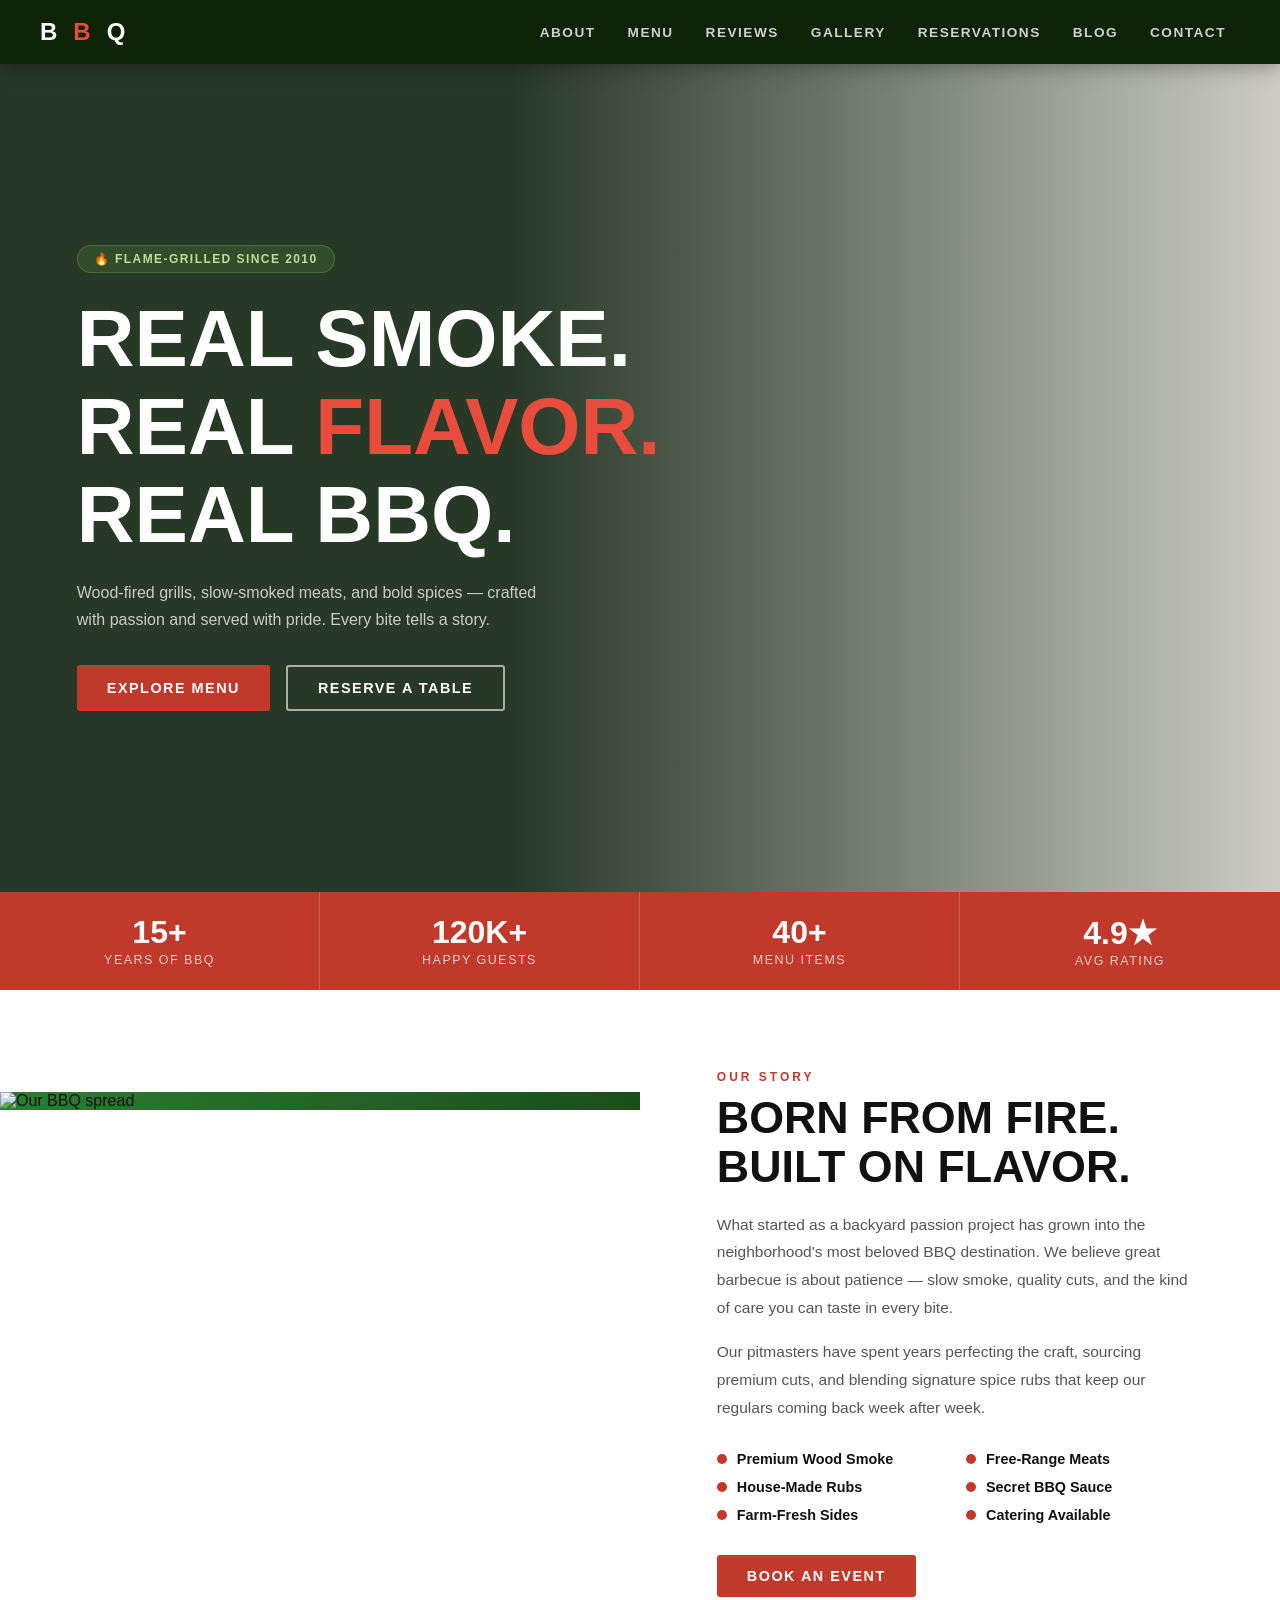
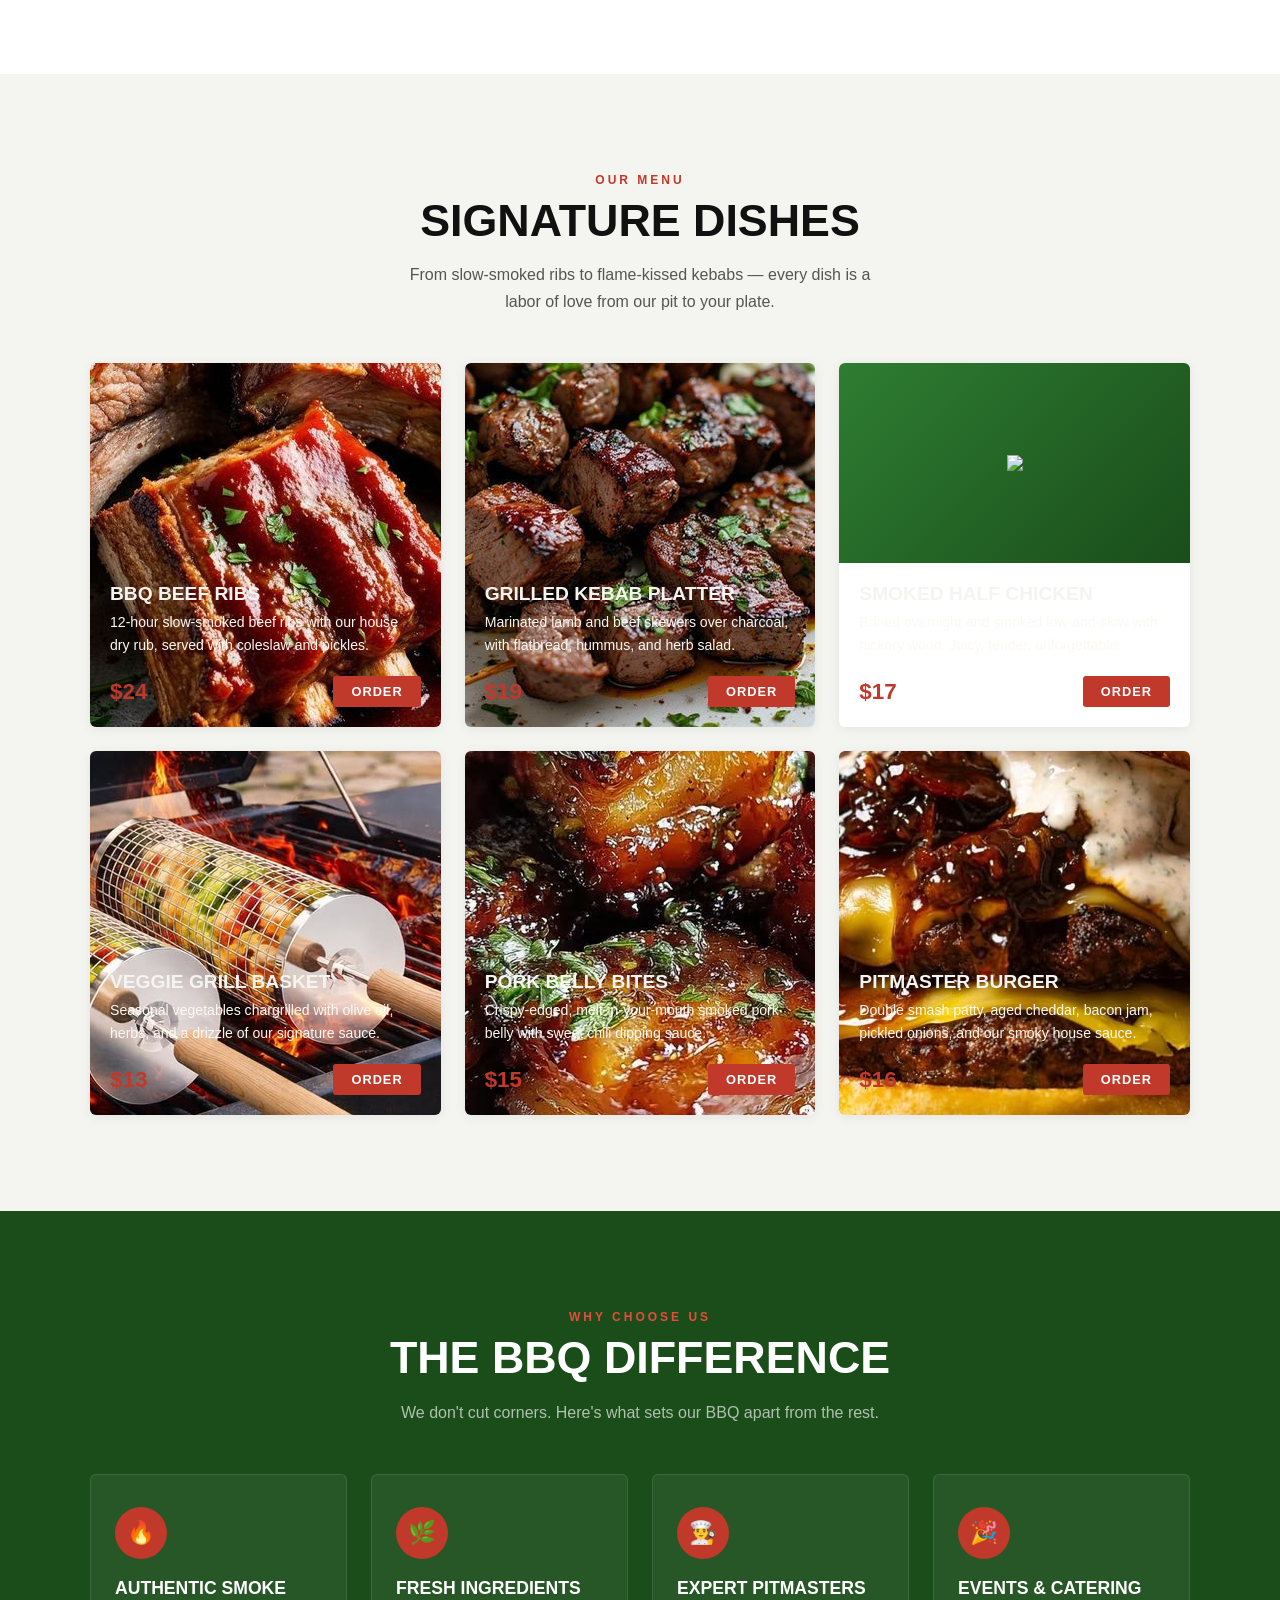
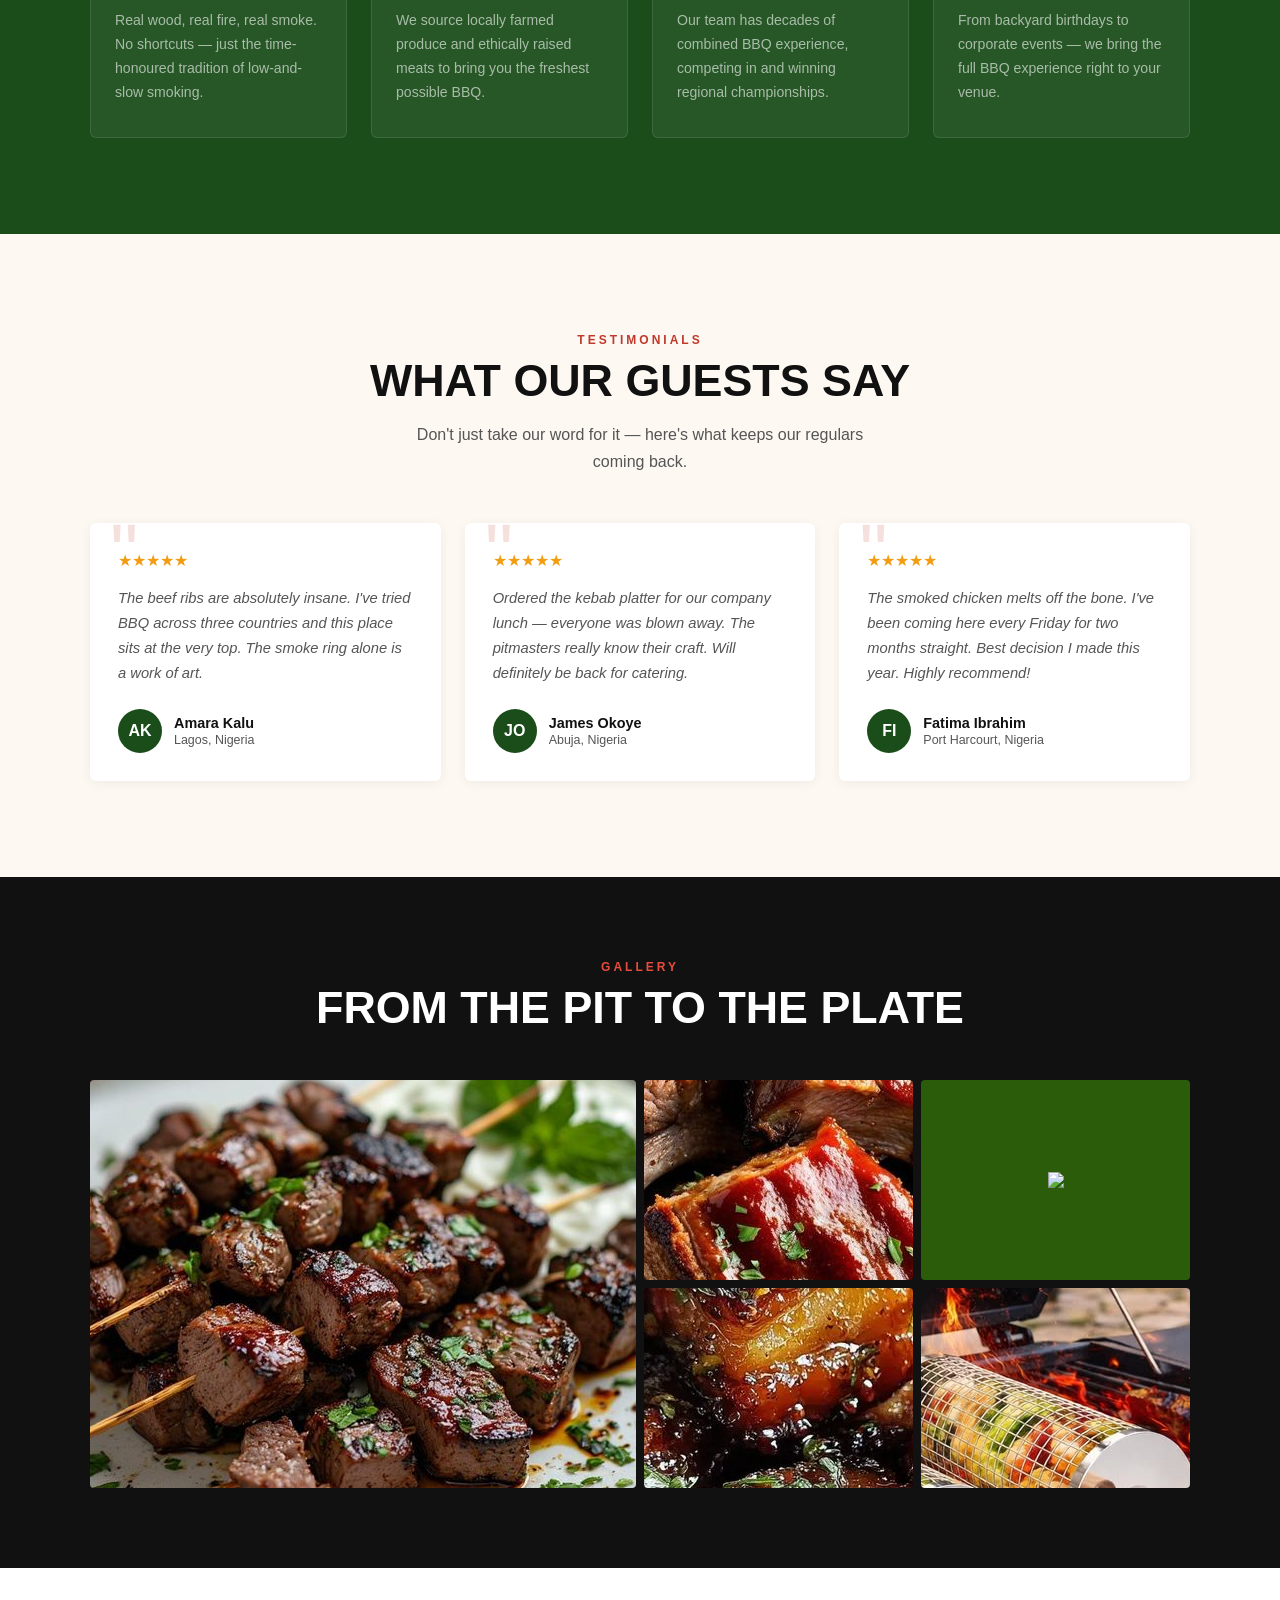
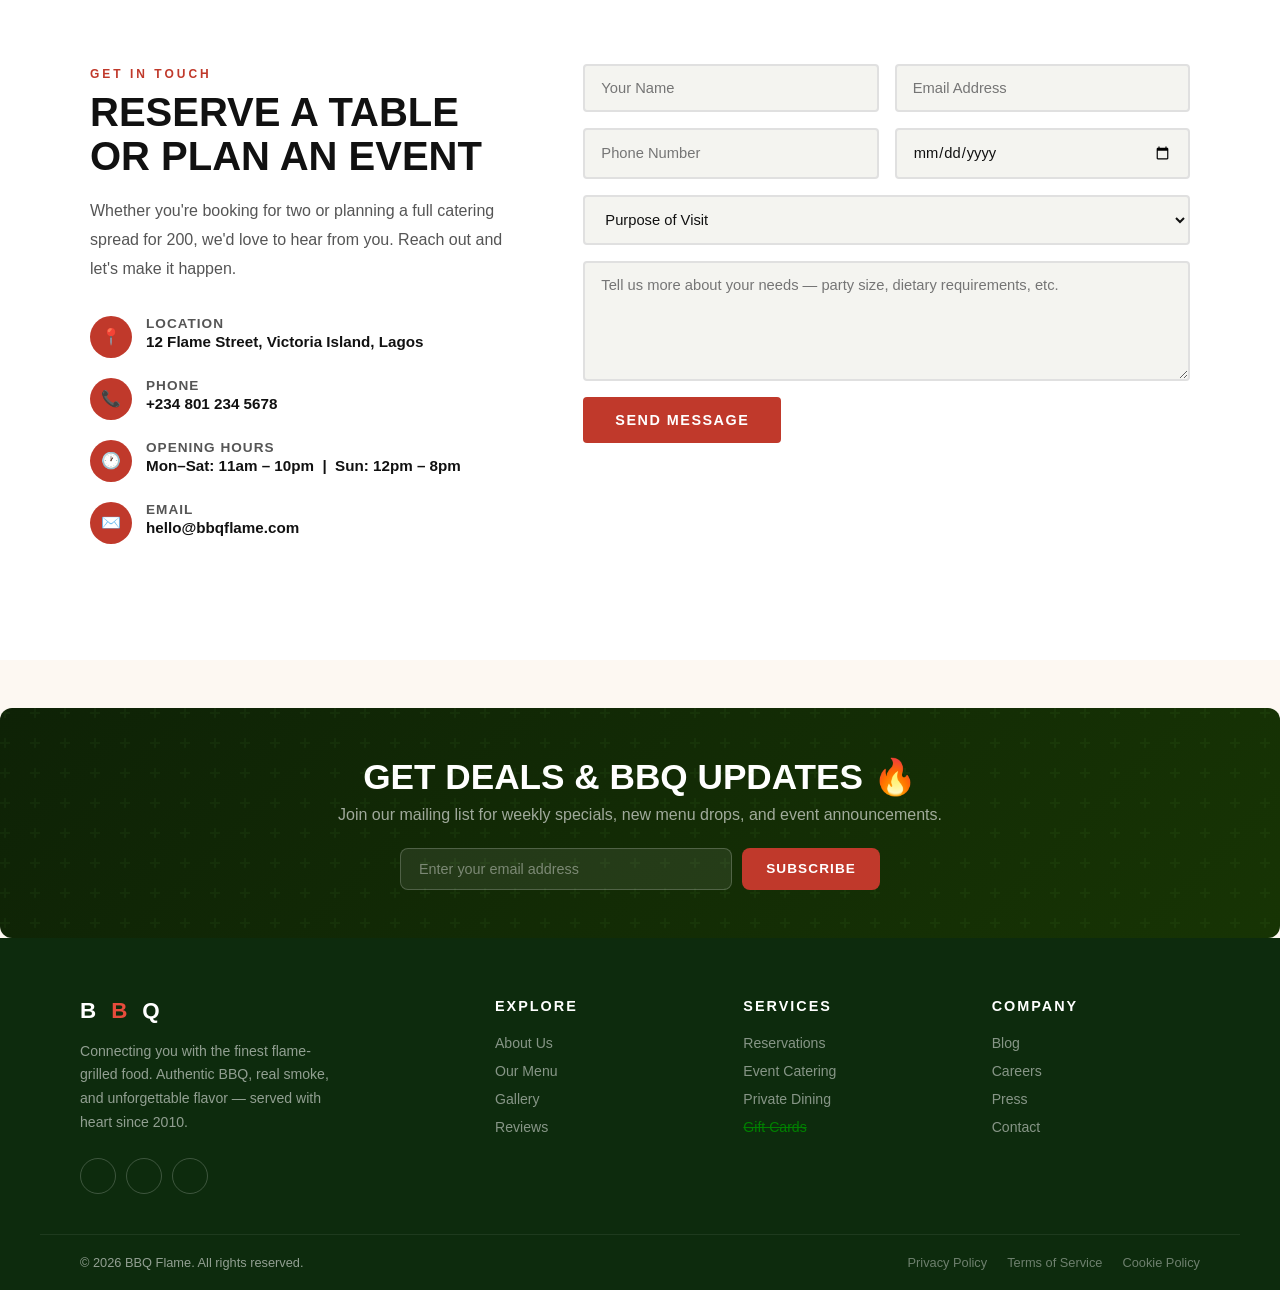
==== commit dd7296c7: "Add files via upload" ====
--- a/index.html
+++ b/index.html
@@ -8,8 +8,8 @@
     <link rel="preconnect" href="https://fonts.gstatic.com" crossorigin>
     <link href="https://fonts.googleapis.com/css2?family=Oswald:wght@400;600;700&family=Lato:wght@300;400;700&display=swap" rel="stylesheet">
     <link rel='stylesheet' href='https://cdn-uicons.flaticon.com/4.0.0/uicons-brands/css/uicons-brands.css'>
-<link rel="stylesheet" href="style.css">
-<script src="script.js"></script>
+    <link rel="stylesheet" href="style.css">
+    <!-- ✅ script.js REMOVED from here -->
 </head>
 <body>
 
@@ -27,6 +27,7 @@
                 <li><a href="#reviews">Reviews</a></li>
                 <li><a href="#gallery">Gallery</a></li>
                 <li><a href="reservation.html">Reservations</a></li>
+                <li><a href="blog.html">Blog</a></li>
                 <li><a href="#contact">Contact</a></li>
             </ul>
         </nav>
@@ -86,7 +87,7 @@
         </div>
         <div class="menu-grid">
             <div class="menu-card">
-                <div class="menu-card-img-placeholder"><img src="download.jfif"> </div>
+                <div class="menu-card-img-placeholder"><img src="download.jfif"></div>
                 <div class="menu-card-body">
                     <h3>BBQ Beef Ribs</h3>
                     <p>12-hour slow-smoked beef ribs with our house dry rub, served with coleslaw and pickles.</p>
@@ -97,7 +98,7 @@
                 </div>
             </div>
             <div class="menu-card">
-                <div class="menu-card-img-placeholder"><img src="download (1).jfif"> </div>
+                <div class="menu-card-img-placeholder"><img src="download (1).jfif"></div>
                 <div class="menu-card-body">
                     <h3>Grilled Kebab Platter</h3>
                     <p>Marinated lamb and beef skewers over charcoal, with flatbread, hummus, and herb salad.</p>
@@ -108,7 +109,7 @@
                 </div>
             </div>
             <div class="menu-card">
-                <div class="menu-card-img-placeholder"><img src="download (2).jfif"> </div>
+                <div class="menu-card-img-placeholder"><img src="download (2).jfif"></div>
                 <div class="menu-card-body">
                     <h3>Smoked Half Chicken</h3>
                     <p>Brined overnight and smoked low-and-slow with hickory wood. Juicy, tender, unforgettable.</p>
@@ -119,7 +120,7 @@
                 </div>
             </div>
             <div class="menu-card">
-                <div class="menu-card-img-placeholder"><img src="This Rolling Grill Basket Makes BBQ Veggies Easy (No More Falling Through the Grates).jfif"> </div>
+                <div class="menu-card-img-placeholder"><img src="This Rolling Grill Basket Makes BBQ Veggies Easy (No More Falling Through the Grates).jfif"></div>
                 <div class="menu-card-body">
                     <h3>Veggie Grill Basket</h3>
                     <p>Seasonal vegetables chargrilled with olive oil, herbs, and a drizzle of our signature sauce.</p>
@@ -130,7 +131,7 @@
                 </div>
             </div>
             <div class="menu-card">
-                <div class="menu-card-img-placeholder"><img src="Keto Air Fryer Pork Belly Bites (Sweet + Spicy, Ultra Crispy).jfif"> </div>
+                <div class="menu-card-img-placeholder"><img src="Keto Air Fryer Pork Belly Bites (Sweet + Spicy, Ultra Crispy).jfif"></div>
                 <div class="menu-card-body">
                     <h3>Pork Belly Bites</h3>
                     <p>Crispy-edged, melt-in-your-mouth smoked pork belly with sweet chili dipping sauce.</p>
@@ -142,7 +143,6 @@
             </div>
             <div class="menu-card">
                 <div class="menu-card-img-placeholder"><img src="BBQ Ranch Turkey Smash Burger.jfif"></div>
-                
                 <div class="menu-card-body">
                     <h3>Pitmaster Burger</h3>
                     <p>Double smash patty, aged cheddar, bacon jam, pickled onions, and our smoky house sauce.</p>
@@ -237,13 +237,12 @@
             <h2 class="section-h">From the Pit to the Plate</h2>
         </div>
         <div class="gallery-grid">
-            <div class="gallery-item" style="font-size:4rem;"><img src="download (1).jfif"></div>
+            <div class="gallery-item"><img src="download (1).jfif"></div>
             <div class="gallery-item"><img src="download.jfif"></div>
             <div class="gallery-item"><img src="download (2).jfif"></div>
             <div class="gallery-item"><img src="Keto Air Fryer Pork Belly Bites (Sweet + Spicy, Ultra Crispy).jfif"></div>
             <div class="gallery-item"><img src="This Rolling Grill Basket Makes BBQ Veggies Easy (No More Falling Through the Grates).jfif"></div>
         </div>
-       
     </section>
 
     <!-- CONTACT -->
@@ -253,7 +252,6 @@
                 <span class="section-tag">Get In Touch</span>
                 <h2 class="section-h">Reserve a Table<br>or Plan an Event</h2>
                 <p>Whether you're booking for two or planning a full catering spread for 200, we'd love to hear from you. Reach out and let's make it happen.</p>
-
                 <div class="contact-detail">
                     <div class="contact-icon">📍</div>
                     <div class="contact-detail-text">
@@ -329,7 +327,6 @@
                     <a href="#" class="social-btn" aria-label="LinkedIn"><i class="fi fi-brands-linkedin" style="font-style:normal;color:inherit;"></i></a>
                 </div>
             </div>
-
             <div class="footer-col">
                 <h4>Explore</h4>
                 <ul>
@@ -339,7 +336,6 @@
                     <li><a href="#reviews">Reviews</a></li>
                 </ul>
             </div>
-
             <div class="footer-col">
                 <h4>Services</h4>
                 <ul>
@@ -349,7 +345,6 @@
                     <li><a href="#"><span class="only">Gift Cards</span></a></li>
                 </ul>
             </div>
-
             <div class="footer-col">
                 <h4>Company</h4>
                 <ul>
@@ -360,7 +355,6 @@
                 </ul>
             </div>
         </div>
-
         <div class="footer-bottom">
             <p>&copy; 2026 BBQ Flame. All rights reserved.</p>
             <div class="footer-terms">
@@ -374,6 +368,8 @@
     <!-- BACK TO TOP -->
     <button class="back-to-top" id="backToTop" aria-label="Back to top">↑</button>
 
-    
+    <!-- ✅ script.js loaded HERE — after all elements exist in the DOM -->
+    <script src="script.js"></script>
+
 </body>
 </html>
--- a/style.css
+++ b/style.css
@@ -1,4 +1,94 @@
-           
+         /* ============================================================
+   PASTE THIS AT THE VERY BOTTOM OF YOUR style.css
+   This overrides all conflicting hamburger rules above
+   ============================================================ */
+
+/* Always hide hamburger on desktop */
+.hamburger {
+    display: none !important;
+    flex-direction: column;
+    gap: 5px;
+    cursor: pointer;
+    background: none;
+    border: none;
+    padding: 4px;
+    z-index: 101;
+}
+
+.hamburger span {
+    display: block;
+    width: 25px;
+    height: 3px;
+    background: white;
+    border-radius: 2px;
+    transition: transform 0.3s, opacity 0.3s;
+}
+
+.hamburger.open span:nth-child(1) { transform: translateY(8px) rotate(45deg); }
+.hamburger.open span:nth-child(2) { opacity: 0; }
+.hamburger.open span:nth-child(3) { transform: translateY(-8px) rotate(-45deg); }
+
+@media (max-width: 700px) {
+
+    /* Show hamburger button */
+    .hamburger {
+        display: flex !important;
+    }
+
+    /* Make header a flex column so nav drops below logo */
+    header {
+        flex-wrap: wrap;
+        height: auto !important;
+        padding: 14px 20px !important;
+        position: relative;
+    }
+
+    /* ── index.html: nav#main-nav with class .nav ── */
+    .nav {
+        display: none;
+        width: 100%;
+        background: #1a4d1a;  /* var(--green) */
+        padding: 8px 0 14px;
+        order: 3;
+    }
+    .nav.open {
+        display: block !important;
+    }
+    .nav ul {
+        flex-direction: column;
+        gap: 0;
+    }
+    .nav a {
+        display: block;
+        padding: 11px 20px;
+        border-radius: 0;
+        font-size: 0.9rem;
+    }
+
+    /* ── reservation.html & blog.html: nav#headerNav with class .header-nav ── */
+    .header-nav {
+        display: none !important;
+        flex-direction: column;
+        gap: 4px;
+        position: absolute;
+        top: 64px;
+        left: 0;
+        right: 0;
+        background: #0e2206;  /* var(--green-dark) */
+        padding: 12px 20px 16px;
+        z-index: 100;
+        box-shadow: 0 10px 30px rgba(0, 0, 0, 0.4);
+    }
+    .header-nav.open {
+        display: flex !important;
+    }
+    .header-nav a {
+        width: 100%;
+        text-align: center;
+        padding: 12px 14px;
+        border-radius: 4px;
+    }
+}  
            
 
         :root {
@@ -20,7 +110,7 @@
 
         html { scroll-behavior: smooth; }
 
-        body {
+        body 
             background: var(--cream);
             font-family: 'Lato', sans-serif;
             color: var(--dark);
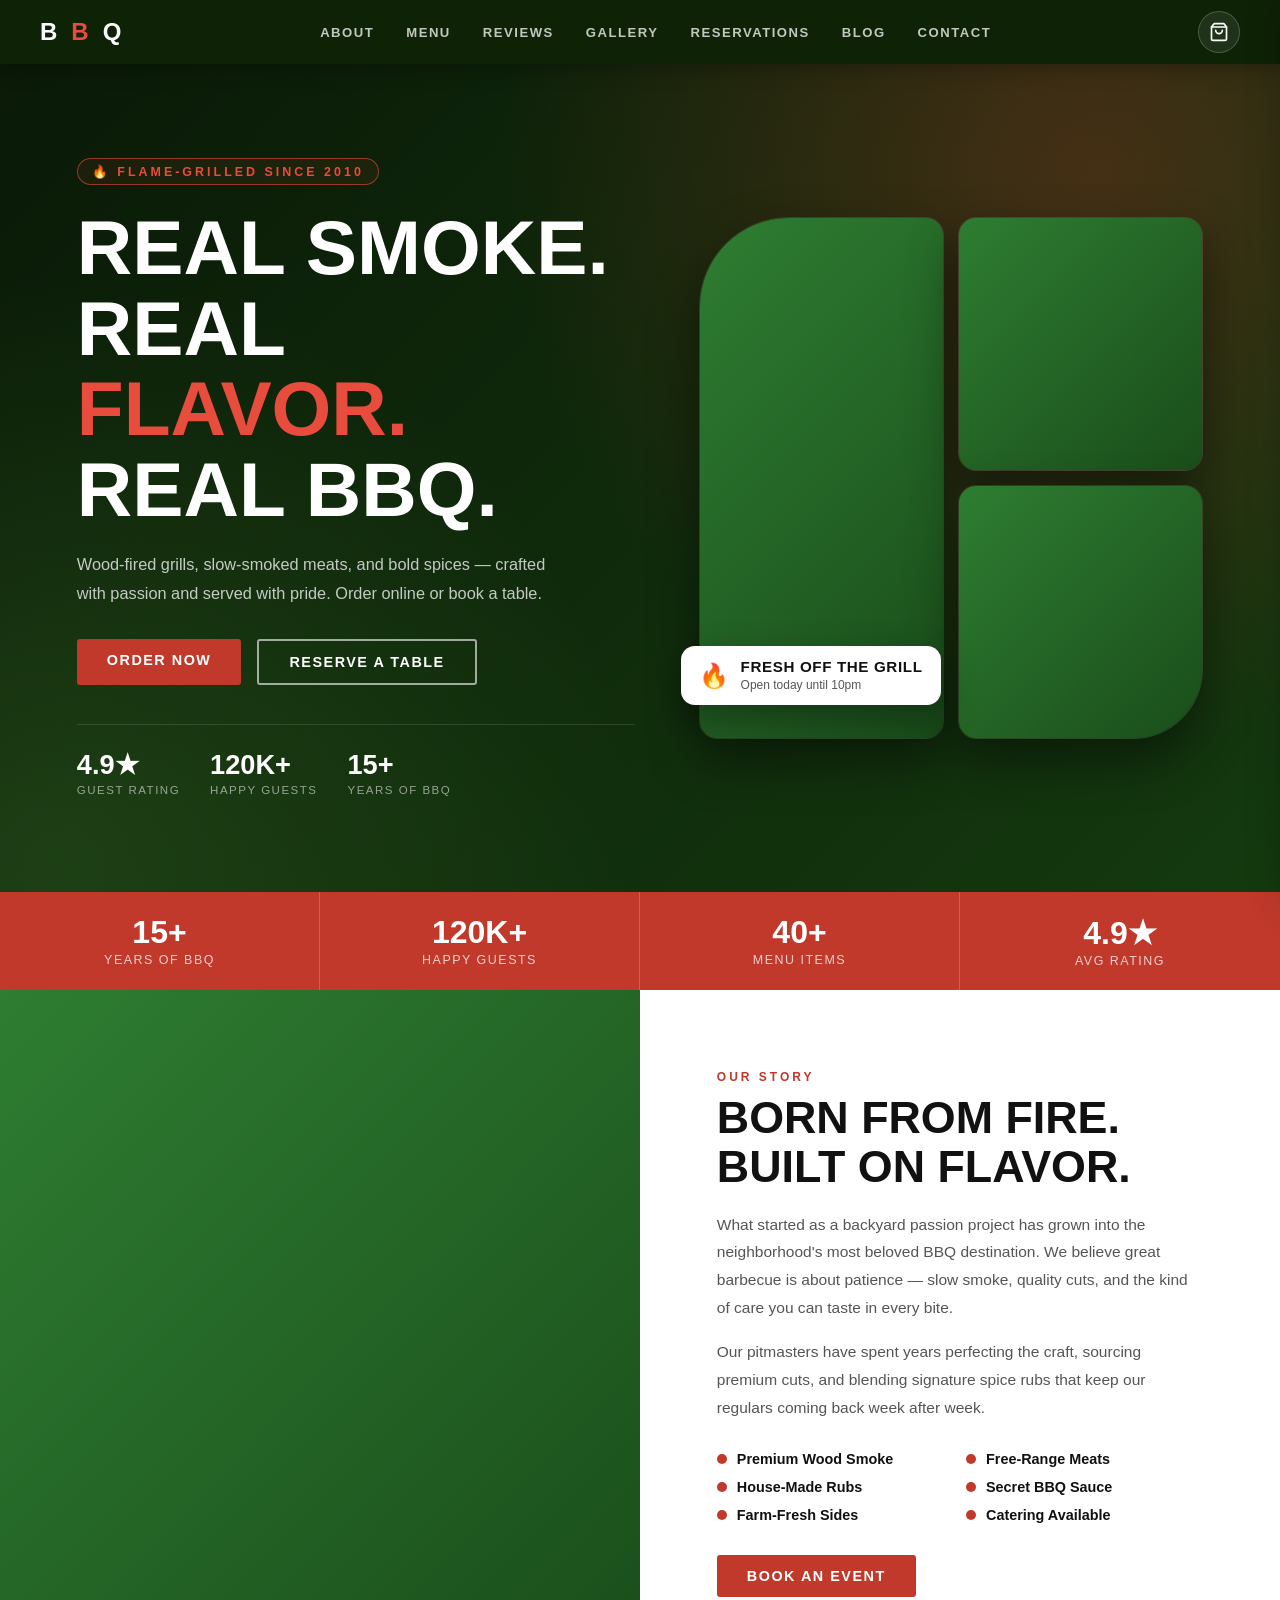
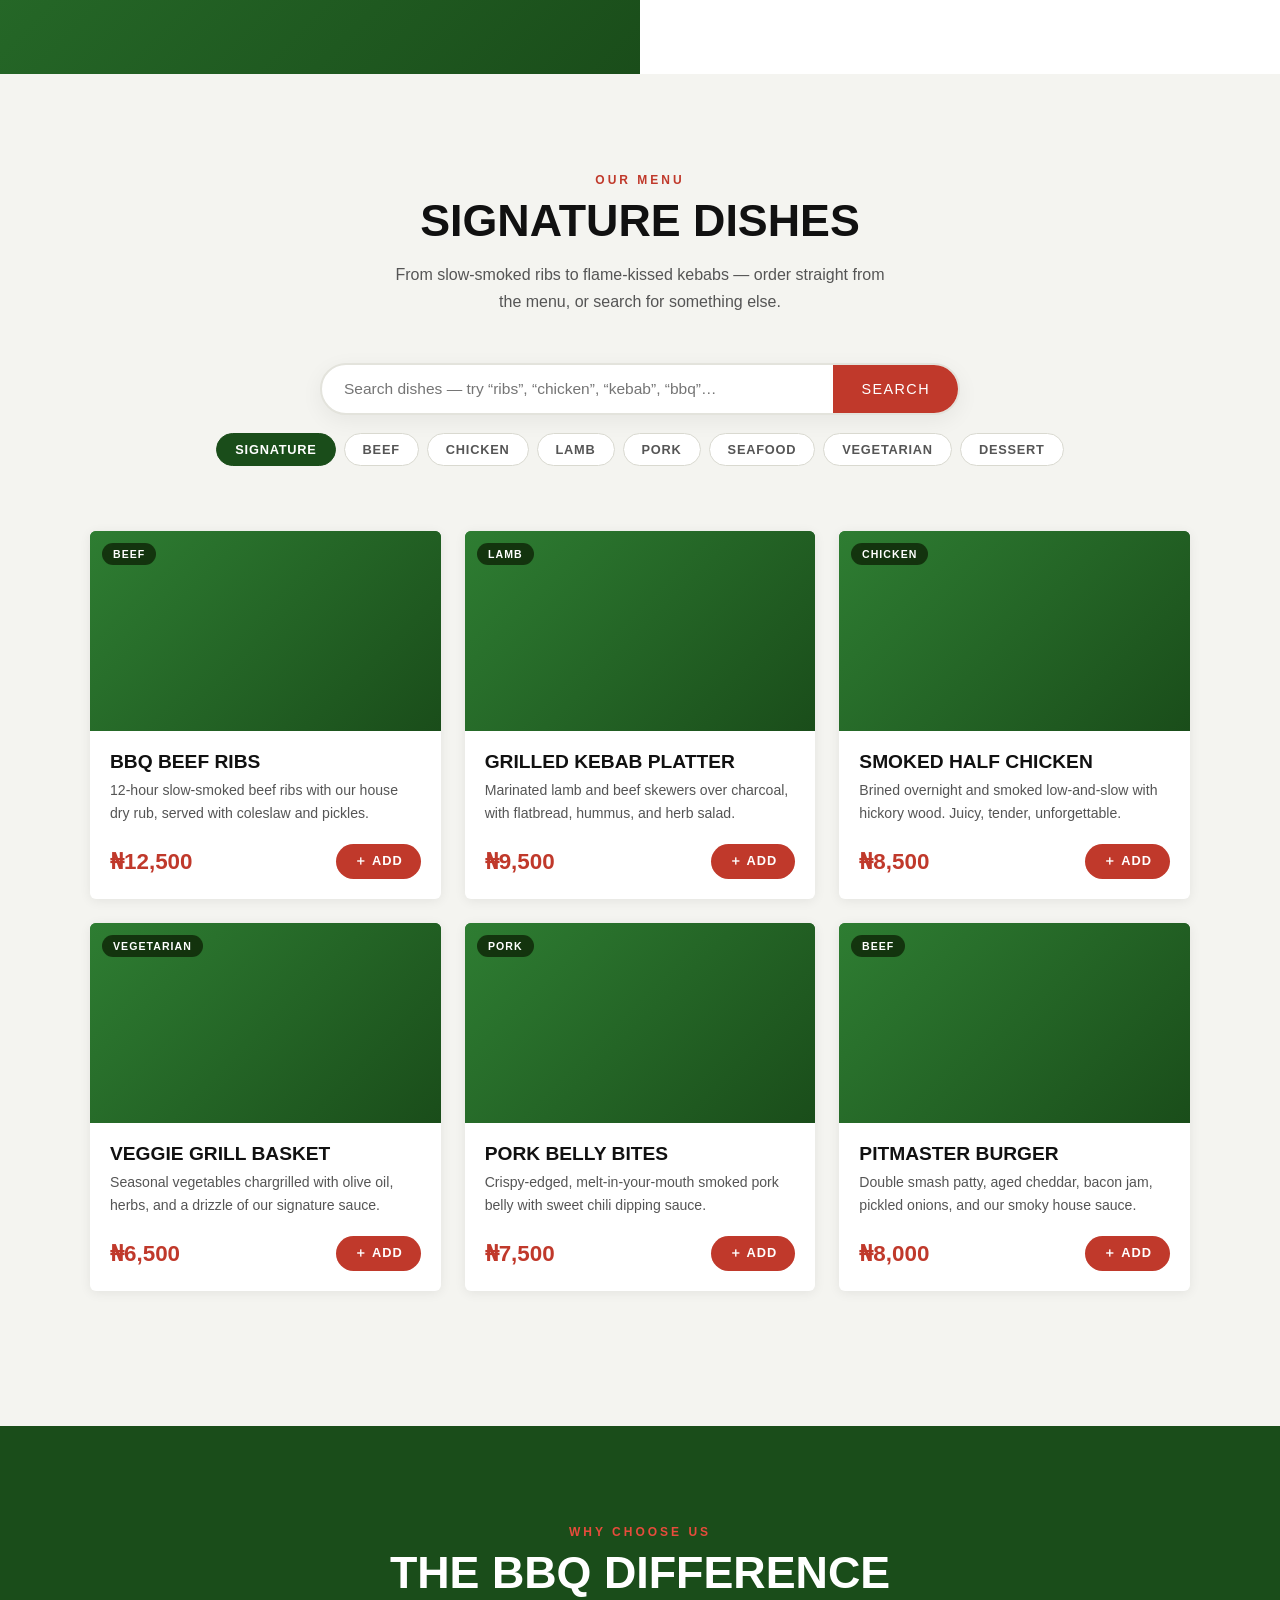
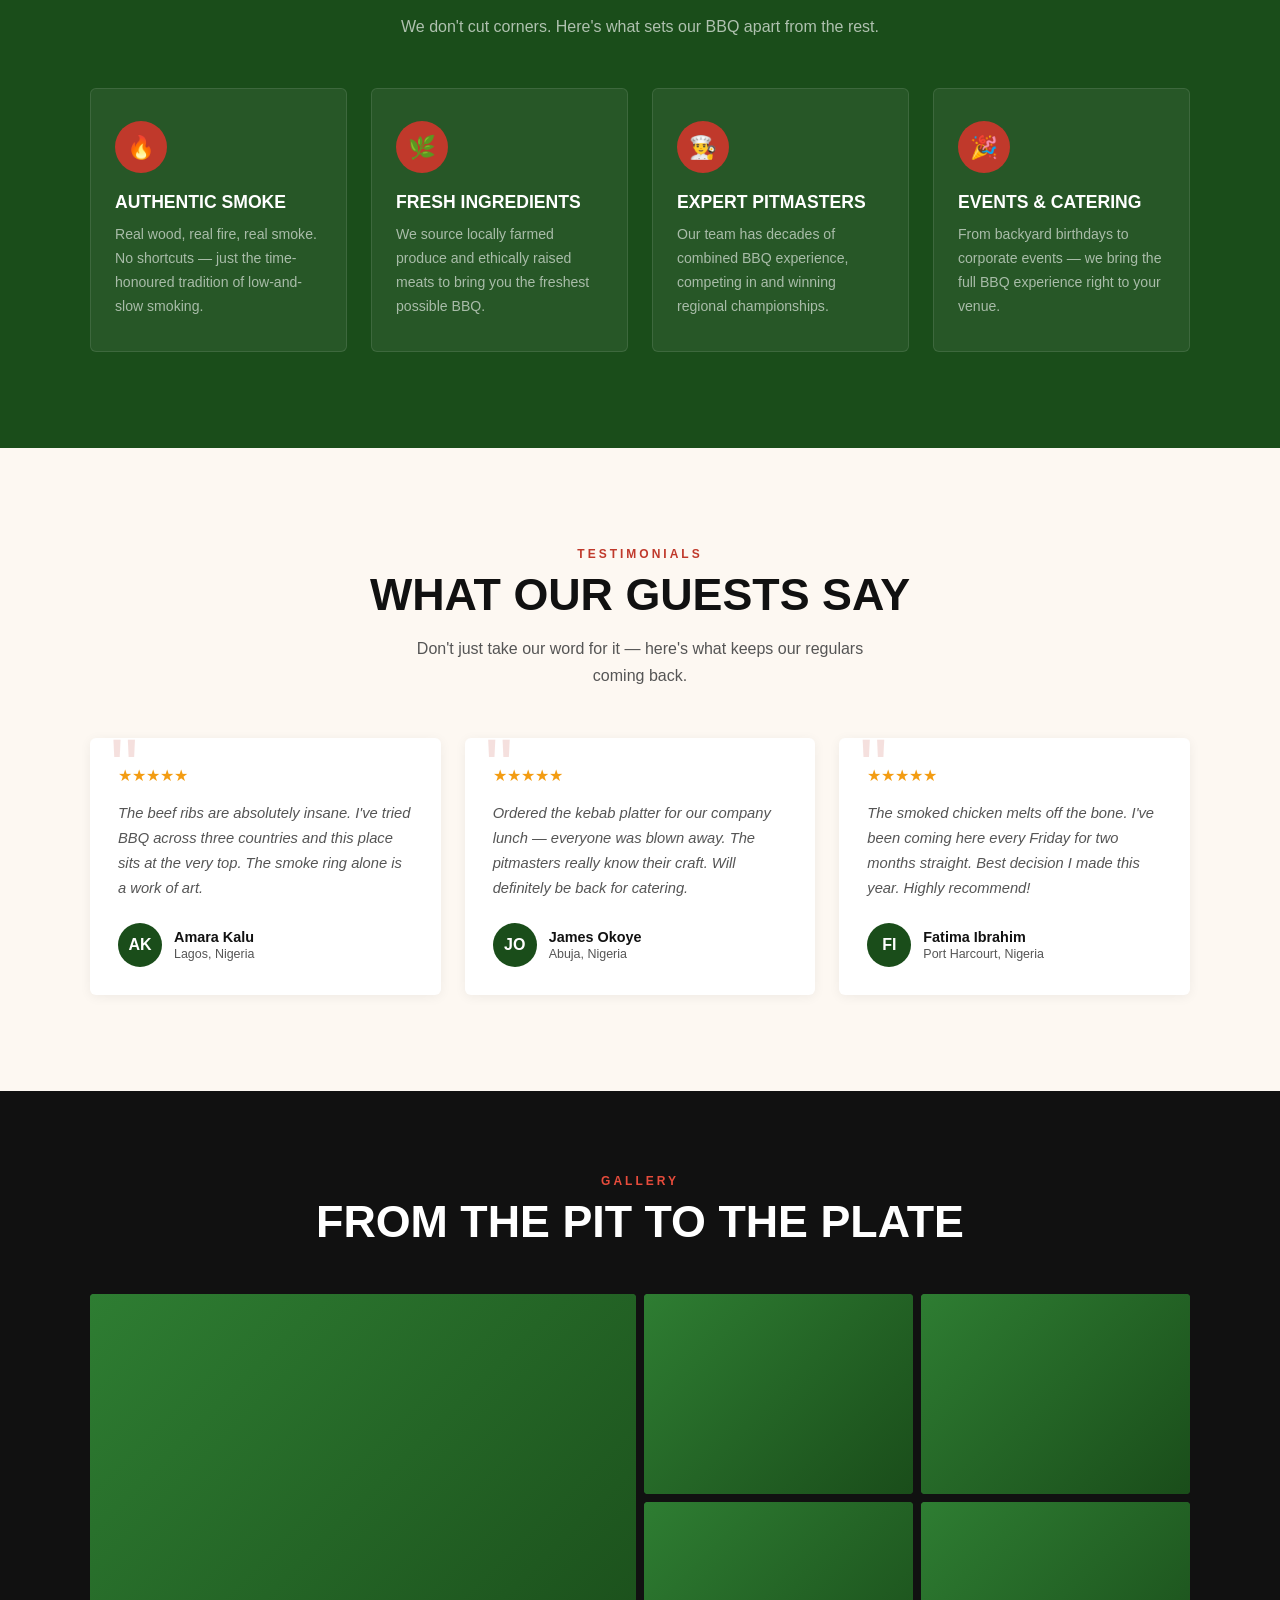
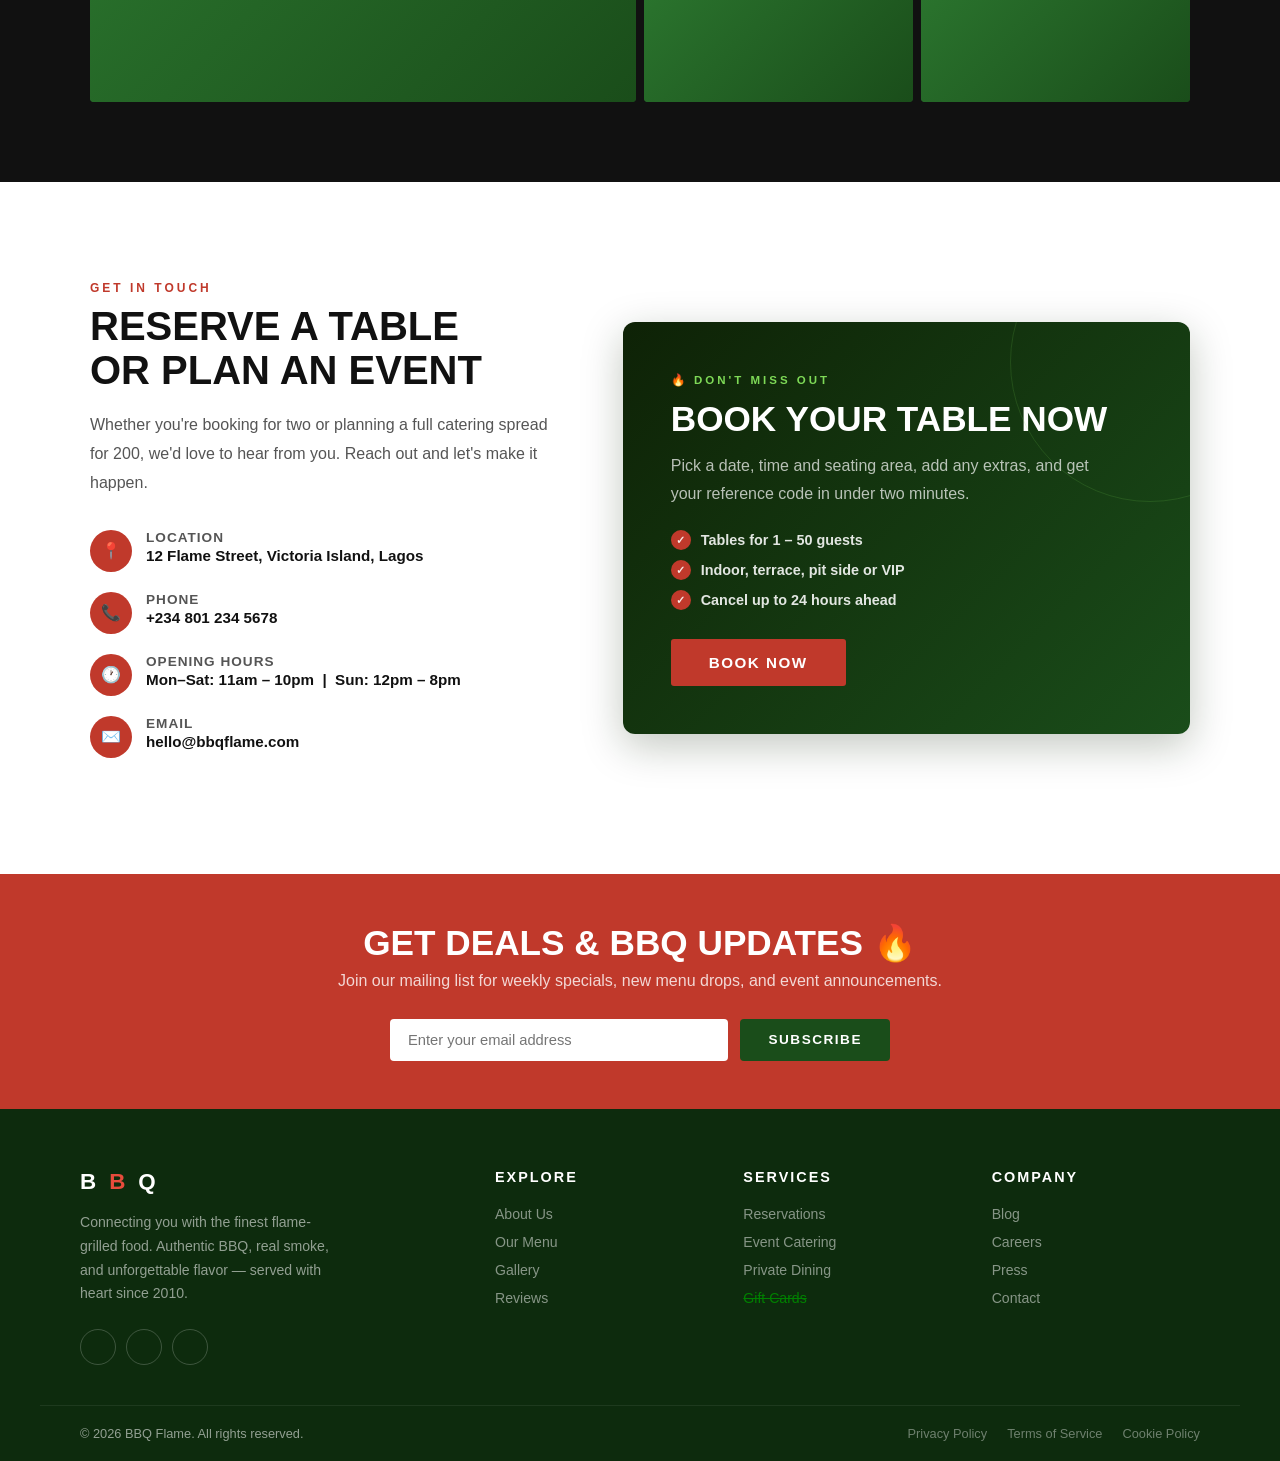
==== commit 9b5110a8: "Add files via upload" ====
--- a/index.html
+++ b/index.html
@@ -3,18 +3,19 @@
 <head>
     <meta charset="UTF-8">
     <meta name="viewport" content="width=device-width, initial-scale=1.0">
-    <title>BBQ — Flame & Flavor</title>
+    <title>BBQ — Flame &amp; Flavor</title>
+    <meta name="description" content="Wood-fired grills, slow-smoked meats and bold spices. Order online or reserve a table at BBQ Flame, Lagos.">
     <link rel="preconnect" href="https://fonts.googleapis.com">
     <link rel="preconnect" href="https://fonts.gstatic.com" crossorigin>
     <link href="https://fonts.googleapis.com/css2?family=Oswald:wght@400;600;700&family=Lato:wght@300;400;700&display=swap" rel="stylesheet">
     <link rel='stylesheet' href='https://cdn-uicons.flaticon.com/4.0.0/uicons-brands/css/uicons-brands.css'>
     <link rel="stylesheet" href="style.css">
-    <!-- ✅ script.js REMOVED from here -->
+    <noscript><style>.reveal{opacity:1;transform:none}</style></noscript>
 </head>
 <body>
 
     <header>
-        <a href="#" class="logo">B<span>B</span>Q</a>
+        <a href="#home" class="logo">B<span>B</span>Q</a>
 
         <button class="hamburger" id="hamburger" aria-label="Toggle menu" aria-expanded="false">
             <span></span><span></span><span></span>
@@ -31,18 +32,30 @@
                 <li><a href="#contact">Contact</a></li>
             </ul>
         </nav>
+        <!-- the cart button is added here by script.js -->
     </header>
 
-    <!-- HERO -->
+    <!-- HERO: photos are fetched from the API -->
     <section class="hero" id="home">
         <div class="hero-inner">
             <span class="hero-tag">🔥 Flame-Grilled Since 2010</span>
             <h1>Real Smoke.<br>Real <em>Flavor.</em><br>Real BBQ.</h1>
-            <p>Wood-fired grills, slow-smoked meats, and bold spices — crafted with passion and served with pride. Every bite tells a story.</p>
+            <p>Wood-fired grills, slow-smoked meats, and bold spices — crafted with passion and served with pride. Order online or book a table.</p>
             <div class="hero-btns">
-                <button class="btn-primary" onclick="document.getElementById('menu').scrollIntoView({behavior:'smooth'})">Explore Menu</button>
-                <button class="btn-outline" onclick="document.getElementById('contact').scrollIntoView({behavior:'smooth'})">Reserve a Table</button>
-            </div>
+                <a class="btn-primary" href="#menu">Order Now</a>
+                <a class="btn-outline" href="reservation.html">Reserve a Table</a>
+            </div>
+            <div class="hero-trust">
+                <div><strong>4.9★</strong><span>Guest rating</span></div>
+                <div><strong>120K+</strong><span>Happy guests</span></div>
+                <div><strong>15+</strong><span>Years of BBQ</span></div>
+            </div>
+        </div>
+        <div class="hero-collage" aria-hidden="true">
+            <div class="collage-item c1"><div class="photo" data-photo="Beef" data-idx="2"></div></div>
+            <div class="collage-item c2"><div class="photo" data-photo="Lamb" data-idx="1"></div></div>
+            <div class="collage-item c3"><div class="photo" data-photo="Chicken" data-idx="3"></div></div>
+            <div class="hero-badge"><b>🔥</b><div><strong>Fresh off the grill</strong><span>Open today until 10pm</span></div></div>
         </div>
     </section>
 
@@ -56,10 +69,8 @@
 
     <!-- ABOUT -->
     <section class="about" id="about">
-        <div class="about-img">
-            <img src="top-view-meat-kebab-with-potatoes-grilled-vegetables-with-sauce-board.jpg" alt="Our BBQ spread" onerror="this.style.background='linear-gradient(135deg,#2e7d32,#1a4d1a)';this.style.display='block'">
-        </div>
-        <div class="about-text">
+        <div class="about-img reveal"><div class="photo" data-photo="Pork" data-idx="1"></div></div>
+        <div class="about-text reveal">
             <span class="section-tag">Our Story</span>
             <h2 class="section-h">Born From Fire.<br>Built on Flavor.</h2>
             <p>What started as a backyard passion project has grown into the neighborhood's most beloved BBQ destination. We believe great barbecue is about patience — slow smoke, quality cuts, and the kind of care you can taste in every bite.</p>
@@ -73,241 +84,127 @@
                 <div class="feature-item">Catering Available</div>
             </div>
             <div style="margin-top:2rem;">
-                <button class="btn-primary" onclick="document.getElementById('contact').scrollIntoView({behavior:'smooth'})">Book an Event</button>
-            </div>
-        </div>
-    </section>
-
-    <!-- MENU -->
+                <a class="btn-primary" href="reservation.html">Book an Event</a>
+            </div>
+        </div>
+    </section>
+
+    <!-- MENU: searchable, order-able. Cards are built by script.js -->
     <section class="menu-section" id="menu">
-        <div class="section-header">
+        <div class="section-header reveal">
             <span class="section-tag">Our Menu</span>
             <h2 class="section-h">Signature Dishes</h2>
-            <p>From slow-smoked ribs to flame-kissed kebabs — every dish is a labor of love from our pit to your plate.</p>
-        </div>
-        <div class="menu-grid">
-            <div class="menu-card">
-                <div class="menu-card-img-placeholder"><img src="download.jfif"></div>
-                <div class="menu-card-body">
-                    <h3>BBQ Beef Ribs</h3>
-                    <p>12-hour slow-smoked beef ribs with our house dry rub, served with coleslaw and pickles.</p>
-                </div>
-                <div class="menu-card-footer">
-                    <span class="price">$24</span>
-                    <button class="order-btn">Order</button>
-                </div>
-            </div>
-            <div class="menu-card">
-                <div class="menu-card-img-placeholder"><img src="download (1).jfif"></div>
-                <div class="menu-card-body">
-                    <h3>Grilled Kebab Platter</h3>
-                    <p>Marinated lamb and beef skewers over charcoal, with flatbread, hummus, and herb salad.</p>
-                </div>
-                <div class="menu-card-footer">
-                    <span class="price">$19</span>
-                    <button class="order-btn">Order</button>
-                </div>
-            </div>
-            <div class="menu-card">
-                <div class="menu-card-img-placeholder"><img src="download (2).jfif"></div>
-                <div class="menu-card-body">
-                    <h3>Smoked Half Chicken</h3>
-                    <p>Brined overnight and smoked low-and-slow with hickory wood. Juicy, tender, unforgettable.</p>
-                </div>
-                <div class="menu-card-footer">
-                    <span class="price">$17</span>
-                    <button class="order-btn">Order</button>
-                </div>
-            </div>
-            <div class="menu-card">
-                <div class="menu-card-img-placeholder"><img src="This Rolling Grill Basket Makes BBQ Veggies Easy (No More Falling Through the Grates).jfif"></div>
-                <div class="menu-card-body">
-                    <h3>Veggie Grill Basket</h3>
-                    <p>Seasonal vegetables chargrilled with olive oil, herbs, and a drizzle of our signature sauce.</p>
-                </div>
-                <div class="menu-card-footer">
-                    <span class="price">$13</span>
-                    <button class="order-btn">Order</button>
-                </div>
-            </div>
-            <div class="menu-card">
-                <div class="menu-card-img-placeholder"><img src="Keto Air Fryer Pork Belly Bites (Sweet + Spicy, Ultra Crispy).jfif"></div>
-                <div class="menu-card-body">
-                    <h3>Pork Belly Bites</h3>
-                    <p>Crispy-edged, melt-in-your-mouth smoked pork belly with sweet chili dipping sauce.</p>
-                </div>
-                <div class="menu-card-footer">
-                    <span class="price">$15</span>
-                    <button class="order-btn">Order</button>
-                </div>
-            </div>
-            <div class="menu-card">
-                <div class="menu-card-img-placeholder"><img src="BBQ Ranch Turkey Smash Burger.jfif"></div>
-                <div class="menu-card-body">
-                    <h3>Pitmaster Burger</h3>
-                    <p>Double smash patty, aged cheddar, bacon jam, pickled onions, and our smoky house sauce.</p>
-                </div>
-                <div class="menu-card-footer">
-                    <span class="price">$16</span>
-                    <button class="order-btn">Order</button>
-                </div>
-            </div>
-        </div>
+            <p>From slow-smoked ribs to flame-kissed kebabs — order straight from the menu, or search for something else.</p>
+        </div>
+
+        <div class="menu-tools reveal">
+            <form class="menu-search" id="menuSearchForm" role="search">
+                <input type="search" id="menuSearch" placeholder="Search dishes — try “ribs”, “chicken”, “kebab”, “bbq”…" aria-label="Search the menu" autocomplete="off">
+                <button type="submit">Search</button>
+            </form>
+            <div class="menu-chips" id="menuChips">
+                <button class="mchip active" data-cat="signature">Signature</button>
+                <button class="mchip" data-cat="Beef">Beef</button>
+                <button class="mchip" data-cat="Chicken">Chicken</button>
+                <button class="mchip" data-cat="Lamb">Lamb</button>
+                <button class="mchip" data-cat="Pork">Pork</button>
+                <button class="mchip" data-cat="Seafood">Seafood</button>
+                <button class="mchip" data-cat="Vegetarian">Vegetarian</button>
+                <button class="mchip" data-cat="Dessert">Dessert</button>
+            </div>
+        </div>
+
+        <p class="menu-status" id="menuStatus" aria-live="polite"></p>
+        <div class="menu-grid" id="menuGrid"></div>
+        <div class="menu-more"><button id="menuMore" hidden>Load more dishes</button></div>
     </section>
 
     <!-- WHY US -->
     <section class="why-us">
-        <div class="section-header">
+        <div class="section-header reveal">
             <span class="section-tag">Why Choose Us</span>
             <h2 class="section-h">The BBQ Difference</h2>
             <p>We don't cut corners. Here's what sets our BBQ apart from the rest.</p>
         </div>
         <div class="why-grid">
-            <div class="why-card">
-                <div class="why-icon">🔥</div>
-                <h3>Authentic Smoke</h3>
-                <p>Real wood, real fire, real smoke. No shortcuts — just the time-honoured tradition of low-and-slow smoking.</p>
-            </div>
-            <div class="why-card">
-                <div class="why-icon">🌿</div>
-                <h3>Fresh Ingredients</h3>
-                <p>We source locally farmed produce and ethically raised meats to bring you the freshest possible BBQ.</p>
-            </div>
-            <div class="why-card">
-                <div class="why-icon">👨‍🍳</div>
-                <h3>Expert Pitmasters</h3>
-                <p>Our team has decades of combined BBQ experience, competing in and winning regional championships.</p>
-            </div>
-            <div class="why-card">
-                <div class="why-icon">🎉</div>
-                <h3>Events & Catering</h3>
-                <p>From backyard birthdays to corporate events — we bring the full BBQ experience right to your venue.</p>
-            </div>
+            <div class="why-card reveal"><div class="why-icon">🔥</div><h3>Authentic Smoke</h3><p>Real wood, real fire, real smoke. No shortcuts — just the time-honoured tradition of low-and-slow smoking.</p></div>
+            <div class="why-card reveal"><div class="why-icon">🌿</div><h3>Fresh Ingredients</h3><p>We source locally farmed produce and ethically raised meats to bring you the freshest possible BBQ.</p></div>
+            <div class="why-card reveal"><div class="why-icon">👨‍🍳</div><h3>Expert Pitmasters</h3><p>Our team has decades of combined BBQ experience, competing in and winning regional championships.</p></div>
+            <div class="why-card reveal"><div class="why-icon">🎉</div><h3>Events &amp; Catering</h3><p>From backyard birthdays to corporate events — we bring the full BBQ experience right to your venue.</p></div>
         </div>
     </section>
 
     <!-- REVIEWS -->
     <section class="reviews" id="reviews">
-        <div class="section-header">
+        <div class="section-header reveal">
             <span class="section-tag">Testimonials</span>
             <h2 class="section-h">What Our Guests Say</h2>
             <p>Don't just take our word for it — here's what keeps our regulars coming back.</p>
         </div>
         <div class="reviews-grid">
-            <div class="review-card">
+            <div class="review-card reveal">
                 <div class="stars">★★★★★</div>
                 <p>The beef ribs are absolutely insane. I've tried BBQ across three countries and this place sits at the very top. The smoke ring alone is a work of art.</p>
-                <div class="reviewer">
-                    <div class="reviewer-avatar">AK</div>
-                    <div>
-                        <div class="reviewer-name">Amara Kalu</div>
-                        <div class="reviewer-location">Lagos, Nigeria</div>
-                    </div>
-                </div>
-            </div>
-            <div class="review-card">
+                <div class="reviewer"><div class="reviewer-avatar">AK</div><div><div class="reviewer-name">Amara Kalu</div><div class="reviewer-location">Lagos, Nigeria</div></div></div>
+            </div>
+            <div class="review-card reveal">
                 <div class="stars">★★★★★</div>
                 <p>Ordered the kebab platter for our company lunch — everyone was blown away. The pitmasters really know their craft. Will definitely be back for catering.</p>
-                <div class="reviewer">
-                    <div class="reviewer-avatar">JO</div>
-                    <div>
-                        <div class="reviewer-name">James Okoye</div>
-                        <div class="reviewer-location">Abuja, Nigeria</div>
-                    </div>
-                </div>
-            </div>
-            <div class="review-card">
+                <div class="reviewer"><div class="reviewer-avatar">JO</div><div><div class="reviewer-name">James Okoye</div><div class="reviewer-location">Abuja, Nigeria</div></div></div>
+            </div>
+            <div class="review-card reveal">
                 <div class="stars">★★★★★</div>
                 <p>The smoked chicken melts off the bone. I've been coming here every Friday for two months straight. Best decision I made this year. Highly recommend!</p>
-                <div class="reviewer">
-                    <div class="reviewer-avatar">FI</div>
-                    <div>
-                        <div class="reviewer-name">Fatima Ibrahim</div>
-                        <div class="reviewer-location">Port Harcourt, Nigeria</div>
-                    </div>
-                </div>
-            </div>
-        </div>
-    </section>
-
-    <!-- GALLERY -->
+                <div class="reviewer"><div class="reviewer-avatar">FI</div><div><div class="reviewer-name">Fatima Ibrahim</div><div class="reviewer-location">Port Harcourt, Nigeria</div></div></div>
+            </div>
+        </div>
+    </section>
+
+    <!-- GALLERY (click a photo to enlarge) -->
     <section class="gallery" id="gallery">
-        <div class="section-header">
+        <div class="section-header reveal">
             <span class="section-tag">Gallery</span>
             <h2 class="section-h">From the Pit to the Plate</h2>
         </div>
         <div class="gallery-grid">
-            <div class="gallery-item"><img src="download (1).jfif"></div>
-            <div class="gallery-item"><img src="download.jfif"></div>
-            <div class="gallery-item"><img src="download (2).jfif"></div>
-            <div class="gallery-item"><img src="Keto Air Fryer Pork Belly Bites (Sweet + Spicy, Ultra Crispy).jfif"></div>
-            <div class="gallery-item"><img src="This Rolling Grill Basket Makes BBQ Veggies Easy (No More Falling Through the Grates).jfif"></div>
-        </div>
-    </section>
-
-    <!-- CONTACT -->
+            <div class="gallery-item"><div class="photo" data-photo="Beef" data-idx="8"></div></div>
+            <div class="gallery-item"><div class="photo" data-photo="Lamb" data-idx="3"></div></div>
+            <div class="gallery-item"><div class="photo" data-photo="Chicken" data-idx="5"></div></div>
+            <div class="gallery-item"><div class="photo" data-photo="Pork" data-idx="4"></div></div>
+            <div class="gallery-item"><div class="photo" data-photo="Vegetarian" data-idx="6"></div></div>
+        </div>
+    </section>
+
+    <!-- CONTACT + BOOK NOW -->
     <section class="contact-section" id="contact">
         <div class="contact-wrapper">
-            <div class="contact-info">
+            <div class="contact-info reveal">
                 <span class="section-tag">Get In Touch</span>
                 <h2 class="section-h">Reserve a Table<br>or Plan an Event</h2>
                 <p>Whether you're booking for two or planning a full catering spread for 200, we'd love to hear from you. Reach out and let's make it happen.</p>
-                <div class="contact-detail">
-                    <div class="contact-icon">📍</div>
-                    <div class="contact-detail-text">
-                        <strong>Location</strong>
-                        <span>12 Flame Street, Victoria Island, Lagos</span>
-                    </div>
-                </div>
-                <div class="contact-detail">
-                    <div class="contact-icon">📞</div>
-                    <div class="contact-detail-text">
-                        <strong>Phone</strong>
-                        <span>+234 801 234 5678</span>
-                    </div>
-                </div>
-                <div class="contact-detail">
-                    <div class="contact-icon">🕐</div>
-                    <div class="contact-detail-text">
-                        <strong>Opening Hours</strong>
-                        <span>Mon–Sat: 11am – 10pm &nbsp;|&nbsp; Sun: 12pm – 8pm</span>
-                    </div>
-                </div>
-                <div class="contact-detail">
-                    <div class="contact-icon">✉️</div>
-                    <div class="contact-detail-text">
-                        <strong>Email</strong>
-                        <span>hello@bbqflame.com</span>
-                    </div>
-                </div>
-            </div>
-
-            <div class="contact-form">
-                <div class="form-row">
-                    <input type="text" placeholder="Your Name">
-                    <input type="email" placeholder="Email Address">
-                </div>
-                <div class="form-row">
-                    <input type="tel" placeholder="Phone Number">
-                    <input type="date">
-                </div>
-                <select>
-                    <option value="" disabled selected>Purpose of Visit</option>
-                    <option>Dine-In Reservation</option>
-                    <option>Private Event / Birthday</option>
-                    <option>Corporate Catering</option>
-                    <option>Wedding Catering</option>
-                    <option>General Inquiry</option>
-                </select>
-                <textarea placeholder="Tell us more about your needs — party size, dietary requirements, etc."></textarea>
-                <button type="button">Send Message</button>
+                <div class="contact-detail"><div class="contact-icon">📍</div><div class="contact-detail-text"><strong>Location</strong><span>12 Flame Street, Victoria Island, Lagos</span></div></div>
+                <div class="contact-detail"><div class="contact-icon">📞</div><div class="contact-detail-text"><strong>Phone</strong><span>+234 801 234 5678</span></div></div>
+                <div class="contact-detail"><div class="contact-icon">🕐</div><div class="contact-detail-text"><strong>Opening Hours</strong><span>Mon–Sat: 11am – 10pm &nbsp;|&nbsp; Sun: 12pm – 8pm</span></div></div>
+                <div class="contact-detail"><div class="contact-icon">✉️</div><div class="contact-detail-text"><strong>Email</strong><span>hello@bbqflame.com</span></div></div>
+            </div>
+
+            <div class="book-card reveal">
+                <span class="book-card-tag">🔥 Don't miss out</span>
+                <h3>Book Your Table Now</h3>
+                <p>Pick a date, time and seating area, add any extras, and get your reference code in under two minutes.</p>
+                <ul class="book-card-points">
+                    <li>Tables for 1 – 50 guests</li>
+                    <li>Indoor, terrace, pit side or VIP</li>
+                    <li>Cancel up to 24 hours ahead</li>
+                </ul>
+                <a class="btn-primary" href="reservation.html">Book Now</a>
             </div>
         </div>
     </section>
 
     <!-- NEWSLETTER -->
     <div class="newsletter">
-        <h2>Get Deals & BBQ Updates 🔥</h2>
+        <h2>Get Deals &amp; BBQ Updates 🔥</h2>
         <p>Join our mailing list for weekly specials, new menu drops, and event announcements.</p>
         <div class="newsletter-form">
             <input type="email" placeholder="Enter your email address">
@@ -319,7 +216,7 @@
     <footer>
         <div class="footer-top">
             <div class="footer-brand">
-                <a href="#" class="logo">B<span>B</span>Q</a>
+                <a href="#home" class="logo">B<span>B</span>Q</a>
                 <p>Connecting you with the finest flame-grilled food. Authentic BBQ, real smoke, and unforgettable flavor — served with heart since 2010.</p>
                 <div class="footer-socials">
                     <a href="#" class="social-btn" aria-label="Twitter"><i class="fi fi-brands-twitter-alt" style="font-style:normal;color:inherit;"></i></a>
@@ -365,11 +262,8 @@
         </div>
     </footer>
 
-    <!-- BACK TO TOP -->
     <button class="back-to-top" id="backToTop" aria-label="Back to top">↑</button>
 
-    <!-- ✅ script.js loaded HERE — after all elements exist in the DOM -->
     <script src="script.js"></script>
-
 </body>
 </html>
--- a/style.css
+++ b/style.css
@@ -1,2280 +1,1089 @@
-         /* ============================================================
-   PASTE THIS AT THE VERY BOTTOM OF YOUR style.css
-   This overrides all conflicting hamburger rules above
+/* ============================================================
+   BBQ — one clean stylesheet for index / reservation / blog
+   (duplicate :root, header, footer and hamburger blocks merged,
+   page-specific rules scoped so they stop overriding each other)
    ============================================================ */
-
-/* Always hide hamburger on desktop */
-.hamburger {
-    display: none !important;
-    flex-direction: column;
-    gap: 5px;
-    cursor: pointer;
-    background: none;
-    border: none;
-    padding: 4px;
-    z-index: 101;
-}
-
-.hamburger span {
-    display: block;
-    width: 25px;
-    height: 3px;
-    background: white;
-    border-radius: 2px;
-    transition: transform 0.3s, opacity 0.3s;
-}
-
-.hamburger.open span:nth-child(1) { transform: translateY(8px) rotate(45deg); }
-.hamburger.open span:nth-child(2) { opacity: 0; }
-.hamburger.open span:nth-child(3) { transform: translateY(-8px) rotate(-45deg); }
-
-@media (max-width: 700px) {
-
-    /* Show hamburger button */
-    .hamburger {
-        display: flex !important;
-    }
-
-    /* Make header a flex column so nav drops below logo */
-    header {
-        flex-wrap: wrap;
-        height: auto !important;
-        padding: 14px 20px !important;
-        position: relative;
-    }
-
-    /* ── index.html: nav#main-nav with class .nav ── */
-    .nav {
-        display: none;
-        width: 100%;
-        background: #1a4d1a;  /* var(--green) */
-        padding: 8px 0 14px;
-        order: 3;
-    }
-    .nav.open {
-        display: block !important;
-    }
-    .nav ul {
-        flex-direction: column;
-        gap: 0;
-    }
-    .nav a {
-        display: block;
-        padding: 11px 20px;
-        border-radius: 0;
-        font-size: 0.9rem;
-    }
-
-    /* ── reservation.html & blog.html: nav#headerNav with class .header-nav ── */
-    .header-nav {
-        display: none !important;
-        flex-direction: column;
-        gap: 4px;
-        position: absolute;
-        top: 64px;
-        left: 0;
-        right: 0;
-        background: #0e2206;  /* var(--green-dark) */
-        padding: 12px 20px 16px;
-        z-index: 100;
-        box-shadow: 0 10px 30px rgba(0, 0, 0, 0.4);
-    }
-    .header-nav.open {
-        display: flex !important;
-    }
-    .header-nav a {
-        width: 100%;
-        text-align: center;
-        padding: 12px 14px;
-        border-radius: 4px;
-    }
-}  
-           
-
-        :root {
-
-           --green: #1a4d1a;
-            --green-mid: #256025;
-            --green-light: #2e7d32;
-            --red: #c0392b;
-            --red-light: #e74c3c;
-            --cream: #fdf6ec;
-            --dark: #111;
-            --gray: #555;
-            --light-gray: #f4f4f0;
-        }
-
-        *, *::before, *::after {
-            margin: 0; padding: 0; box-sizing: border-box;
-        }
-
-        html { scroll-behavior: smooth; }
-
-        body 
-            background: var(--cream);
-            font-family: 'Lato', sans-serif;
-            color: var(--dark);
-        }
-
-        /* ── HEADER ── */
-        header {
-            position: sticky;
-            top: 0;
-            z-index: 100;
-            background: var(--green);
-            padding: 0 40px;
-            display: flex;
-            align-items: center;
-            justify-content: space-between;
-            height: 64px;
-            box-shadow: 0 2px 16px rgba(0,0,0,0.25);
-        }
-
-        .logo {
-            text-decoration: none;
-            font-family: 'Oswald', sans-serif;
-            font-size: 1.6rem;
-            font-weight: 700;
-            color: white;
-            letter-spacing: 6px;
-            display: flex;
-            align-items: center;
-            gap: 8px;
-        }
-
-        .logo span { color: var(--red-light); }
-
-        nav ul {
-            display: flex;
-            gap: 4px;
-            list-style: none;
-        }
-
-        nav a {
-            text-decoration: none;
-            font-family: 'Lato', sans-serif;
-            font-weight: 700;
-            font-size: 0.85rem;
-            letter-spacing: 1.5px;
-            text-transform: uppercase;
-            color: rgba(255,255,255,0.8);
-            padding: 6px 14px;
-            border-radius: 3px;
-            transition: color 0.2s, background 0.2s;
-        }
-
-        nav a:hover { color: white; background: var(--red); }
-
-        .hamburger {
-            display: none;
-            flex-direction: column;
-            gap: 5px;
-            cursor: pointer;
-            background: none;
-            border: none;
-            padding: 4px;
-        }
-        .hamburger span {
-            display: block; width: 25px; height: 3px;
-            background: white; border-radius: 2px;
-            transition: transform 0.3s, opacity 0.3s;
-        }
-        .hamburger.open span:nth-child(1) { transform: translateY(8px) rotate(45deg); }
-        .hamburger.open span:nth-child(2) { opacity: 0; }
-        .hamburger.open span:nth-child(3) { transform: translateY(-8px) rotate(-45deg); }
-
-        /* ── HERO ── */
-        .hero {
-            background-image:
-                linear-gradient(to right, rgba(10,30,10,0.88) 40%, rgba(10,30,10,0.2) 100%),
-                url('top-view-fried-meat-slices-with-greens-cherry-tomatoes-dark-desk-meat-food-meal-vegetable-fry.jpg');
-            background-size: cover;
-            background-position: center;
-            min-height: 92vh;
-            display: flex;
-            align-items: center;
-            padding: clamp(2rem, 8vw, 5rem) clamp(1.5rem, 6vw, 5rem);
-        }
-
-        .hero-inner { max-width: 640px; }
-
-        .hero-tag {
-            display: inline-block;
-            font-family: 'Lato', sans-serif;
-            font-size: 0.78rem;
-            font-weight: 700;
-            letter-spacing: 3px;
-            text-transform: uppercase;
-            color: var(--red-light);
-            border: 1px solid var(--red-light);
-            padding: 4px 12px;
-            border-radius: 2px;
-            margin-bottom: 1.2rem;
-        }
-
-        .hero h1 {
-            font-family: 'Oswald', sans-serif;
-            font-size: clamp(2.8rem, 7vw, 5rem);
-            font-weight: 700;
-            color: white;
-            line-height: 1.1;
-            text-transform: uppercase;
-        }
-
-        .hero h1 em { color: var(--red-light); font-style: normal; }
-
-        .hero p {
-            color: rgba(255,255,255,0.75);
-            margin-top: 1.2rem;
-            line-height: 1.7;
-            font-size: 1rem;
-            max-width: 480px;
-        }
-
-        .hero-btns { margin-top: 2rem; display: flex; flex-wrap: wrap; gap: 1rem; }
-
-        .btn-primary {
-            background: var(--red);
-            color: white;
-            border: none;
-            padding: 13px 30px;
-            font-family: 'Lato', sans-serif;
-            font-size: 0.9rem;
-            font-weight: 700;
-            letter-spacing: 1.5px;
-            text-transform: uppercase;
-            border-radius: 3px;
-            cursor: pointer;
-            transition: background 0.2s, transform 0.15s;
-        }
-        .btn-primary:hover { background: var(--red-light); transform: translateY(-2px); }
-
-        .btn-outline {
-            background: transparent;
-            color: white;
-            border: 2px solid rgba(255,255,255,0.6);
-            padding: 13px 30px;
-            font-family: 'Lato', sans-serif;
-            font-size: 0.9rem;
-            font-weight: 700;
-            letter-spacing: 1.5px;
-            text-transform: uppercase;
-            border-radius: 3px;
-            cursor: pointer;
-            transition: border-color 0.2s, transform 0.2s;
-        }
-        .btn-outline:hover { border-color: white; transform: translateY(-3px); }
-
-        /* ── STATS BAR ── */
-        .stats-bar {
-            background: var(--red);
-            display: flex;
-            justify-content: center;
-            flex-wrap: wrap;
-            gap: 0;
-        }
-
-        .stat {
-            flex: 1 1 160px;
-            padding: 22px 16px;
-            text-align: center;
-            border-right: 1px solid rgba(255,255,255,0.2);
-        }
-        .stat:last-child { border-right: none; }
-
-        .stat-num {
-            font-family: 'Oswald', sans-serif;
-            font-size: 2rem;
-            font-weight: 700;
-            color: white;
-        }
-
-        .stat-label {
-            font-size: 0.78rem;
-            letter-spacing: 1.5px;
-            text-transform: uppercase;
-            color: rgba(255,255,255,0.75);
-            margin-top: 2px;
-        }
-
-        /* ── ABOUT SECTION ── */
-        .about {
-            display: flex;
-            flex-wrap: wrap;
-            align-items: center;
-            background: white;
-        }
-
-        .about-img {
-            flex: 1 1 360px;
-            min-height: 480px;
-            overflow: hidden;
-        }
-
-        .about-img img {
-            width: 100%; height: 100%; object-fit: cover;
-            display: block;
-            transition: transform 0.5s ease;
-        }
-        .about-img:hover img { transform: scale(1.04); }
-
-        .about-text {
-            flex: 1 1 360px;
-            padding: clamp(2rem, 6vw, 5rem);
-        }
-
-        .section-tag {
-            font-size: 0.75rem;
-            font-weight: 700;
-            letter-spacing: 3px;
-            text-transform: uppercase;
-            color: var(--red);
-        }
-
-        .section-h {
-            font-family: 'Oswald', sans-serif;
-            font-size: clamp(1.8rem, 4vw, 2.8rem);
-            font-weight: 700;
-            text-transform: uppercase;
-            margin: 0.5rem 0 1.2rem;
-            line-height: 1.1;
-        }
-
-        .about-text p { color: var(--gray); line-height: 1.8; margin-bottom: 1rem; font-size: 0.97rem; }
-
-        .about-features {
-            margin-top: 1.8rem;
-            display: grid;
-            grid-template-columns: 1fr 1fr;
-            gap: 12px;
-        }
-
-        .feature-item {
-            display: flex;
-            align-items: center;
-            gap: 10px;
-            font-size: 0.9rem;
-            font-weight: 700;
-            color: var(--dark);
-        }
-
-        .feature-item::before {
-            content: '';
-            width: 10px;
-            height: 10px;
-            background: var(--red);
-            border-radius: 50%;
-            flex-shrink: 0;
-        }
-
-        /* ── MENU SECTION ── */
-        .menu-section {
-            background: var(--light-gray);
-            padding: clamp(3rem, 8vw, 6rem) clamp(1.5rem, 5vw, 4rem);
-        }
-
-        .section-header {
-            text-align: center;
-            margin-bottom: 3rem;
-        }
-
-        .section-header .section-h { margin: 0.5rem auto 1rem; }
-        .section-header p { color: var(--gray); max-width: 500px; margin: 0 auto; line-height: 1.7; }
-
-        .menu-grid {
-            max-width: 1100px;
-            margin: 0 auto;
-            display: grid;
-            grid-template-columns: repeat(auto-fit, minmax(280px, 1fr));
-            gap: 24px;
-        }
-
-        .menu-card {
-            background: white;
-            border-radius: 6px;
-            overflow: hidden;
-            box-shadow: 0 2px 12px rgba(0,0,0,0.07);
-            transition: transform 0.25s, box-shadow 0.25s;
-        }
-
-        .menu-card:hover { transform: translateY(-6px); box-shadow: 0 10px 30px rgba(0,0,0,0.12); }
-
-        .menu-card-img {
-            width: 100%;
-            height: 200px;
-            object-fit: cover;
-            display: block;
-            background: #ddd;
-        }
-
-        .menu-card-img-placeholder {
-            width: 100%; height: 200px;
-            background: linear-gradient(135deg, #2e7d32 0%, #1a4d1a 100%);
-            display: flex;
-            align-items: center;
-            justify-content: center;
-            font-size: 3rem;
-        }
-
-        .menu-card-body { padding: 20px; }
-
-        .menu-card-body h3 {
-            font-family: 'Oswald', sans-serif;
-            font-size: 1.2rem;
-            font-weight: 600;
-            text-transform: uppercase;
-            margin-bottom: 6px;
-            color: var(--light-gray);
-        }
-
-        .menu-card-body p { font-size: 0.88rem; color: var(--cream); line-height: 1.6; }
-
-        .menu-card-footer {
-            padding: 0 20px 20px;
-            display: flex;
-            align-items: center;
-            justify-content: space-between;
-        }
-
-        .price {
-            font-family: 'Oswald', sans-serif;
-            font-size: 1.4rem;
-            font-weight: 700;
-            color: var(--red);
-        }
-
-        .order-btn {
-            background: var(--red);
-            color: white;
-            border: none;
-            padding: 8px 18px;
-            font-size: 0.8rem;
-            font-weight: 700;
-            letter-spacing: 1px;
-            text-transform: uppercase;
-            border-radius: 3px;
-            cursor: pointer;
-            transition: background 0.2s;
-        }
-        .order-btn:hover { background: var(--red-light); }
-
-        /* ── WHY US ── */
-        .why-us {
-            background: var(--green);
-            padding: clamp(3rem, 8vw, 6rem) clamp(1.5rem, 5vw, 4rem);
-        }
-
-        .why-us .section-tag { color: var(--red-light); }
-        .why-us .section-h { color: white; }
-        .why-us .section-header p { color: rgba(255,255,255,0.65); }
-
-        .why-grid {
-            max-width: 1100px;
-            margin: 0 auto;
-            display: grid;
-            grid-template-columns: repeat(auto-fit, minmax(220px, 1fr));
-            gap: 24px;
-        }
-
-        .why-card {
-            background: rgba(255,255,255,0.06);
-            border: 1px solid rgba(255,255,255,0.1);
-            border-radius: 6px;
-            padding: 32px 24px;
-            transition: background 0.25s;
-        }
-        .why-card:hover { background: rgba(255,255,255,0.1); }
-
-        .why-icon {
-            width: 52px; height: 52px;
-            background: var(--red);
-            border-radius: 50%;
-            display: flex;
-            align-items: center;
-            justify-content: center;
-            font-size: 1.4rem;
-            margin-bottom: 1.2rem;
-        }
-
-        .why-card h3 {
-            font-family: 'Oswald', sans-serif;
-            font-size: 1.1rem;
-            font-weight: 600;
-            text-transform: uppercase;
-            color: white;
-            margin-bottom: 10px;
-        }
-
-        .why-card p { font-size: 0.88rem; color: rgba(255,255,255,0.6); line-height: 1.7; }
-
-        /* ── REVIEWS ── */
-        .reviews {
-            background: var(--cream);
-            padding: clamp(3rem, 8vw, 6rem) clamp(1.5rem, 5vw, 4rem);
-        }
-
-        .reviews-grid {
-            max-width: 1100px;
-            margin: 0 auto;
-            display: grid;
-            grid-template-columns: repeat(auto-fit, minmax(280px, 1fr));
-            gap: 24px;
-        }
-
-        .review-card {
-            background: white;
-            border-radius: 6px;
-            padding: 28px;
-            box-shadow: 0 2px 12px rgba(0,0,0,0.06);
-            position: relative;
-        }
-
-        .review-card::before {
-            content: '"';
-            font-family: 'Oswald', sans-serif;
-            font-size: 5rem;
-            color: var(--red);
-            opacity: 0.15;
-            position: absolute;
-            top: -10px;
-            left: 20px;
-            line-height: 1;
-        }
-
-        .stars { color: #f39c12; font-size: 1rem; margin-bottom: 1rem; }
-
-        .review-card p {
-            font-size: 0.92rem;
-            color: var(--gray);
-            line-height: 1.7;
-            font-style: italic;
-            margin-bottom: 1.4rem;
-        }
-
-        .reviewer {
-            display: flex;
-            align-items: center;
-            gap: 12px;
-        }
-
-        .reviewer-avatar {
-            width: 44px; height: 44px;
-            border-radius: 50%;
-            background: var(--green);
-            display: flex;
-            align-items: center;
-            justify-content: center;
-            font-family: 'Oswald', sans-serif;
-            font-weight: 700;
-            color: white;
-            font-size: 1rem;
-            flex-shrink: 0;
-        }
-
-        .reviewer-name {
-            font-weight: 700;
-            font-size: 0.9rem;
-            color: var(--dark);
-        }
-
-        .reviewer-location {
-            font-size: 0.78rem;
-            color: var(--gray);
-            margin-top: 2px;
-        }
-
-        /* ── GALLERY ── */
-        .gallery {
-            background: var(--dark);
-            padding: clamp(3rem, 8vw, 5rem) clamp(1.5rem, 5vw, 4rem);
-        }
-
-        .gallery .section-tag { color: var(--red-light); }
-        .gallery .section-h { color: white; }
-
-        .gallery-grid {
-            max-width: 1100px;
-            margin: 0 auto;
-            display: grid;
-            grid-template-columns: repeat(4, 1fr);
-            grid-template-rows: 200px 200px;
-            gap: 8px;
-        }
-
-        .gallery-item {
-            overflow: hidden;
-            border-radius: 4px;
-            background: var(--green-mid);
-            display: flex;
-            align-items: center;
-            justify-content: center;
-            font-size: 2.5rem;
-            cursor: pointer;
-            transition: opacity 0.2s;
-        }
-        .gallery-item:hover { opacity: 0.85; }
-        .gallery-item:nth-child(1) { grid-column: span 2; grid-row: span 2; }
-
-        /* ── CONTACT ── */
-        .contact-section {
-            background: white;
-            padding: clamp(3rem, 8vw, 6rem) clamp(1.5rem, 5vw, 4rem);
-        }
-
-        .contact-wrapper {
-            max-width: 1100px;
-            margin: 0 auto;
-            display: grid;
-            grid-template-columns: 1fr 1.4fr;
-            gap: 60px;
-            align-items: start;
-        }
-
-        .contact-info h2 {
-            font-family: 'Oswald', sans-serif;
-            font-size: clamp(1.8rem, 4vw, 2.5rem);
-            font-weight: 700;
-            text-transform: uppercase;
-            line-height: 1.1;
-            margin: 0.5rem 0 1.2rem;
-        }
-
-        .contact-info p { color: var(--gray); line-height: 1.8; margin-bottom: 2rem; }
-
-        .contact-detail {
-            display: flex;
-            align-items: flex-start;
-            gap: 14px;
-            margin-bottom: 20px;
-        }
-
-        .contact-icon {
-            width: 42px; height: 42px;
-            background: var(--red);
-            border-radius: 50%;
-            display: flex;
-            align-items: center;
-            justify-content: center;
-            font-size: 1rem;
-            flex-shrink: 0;
-        }
-
-        .contact-detail-text strong {
-            display: block;
-            font-size: 0.85rem;
-            letter-spacing: 1px;
-            text-transform: uppercase;
-            color: var(--gray);
-            margin-bottom: 2px;
-        }
-
-        .contact-detail-text span { font-size: 0.95rem; font-weight: 700; }
-
-        .contact-form { display: flex; flex-direction: column; gap: 16px; }
-
-        .form-row { display: grid; grid-template-columns: 1fr 1fr; gap: 16px; }
-
-        .contact-form input,
-        .contact-form textarea,
-        .contact-form select {
-            width: 100%;
-            padding: 14px 16px;
-            border: 2px solid #e0e0e0;
-            border-radius: 4px;
-            font-family: 'Lato', sans-serif;
-            font-size: 0.92rem;
-            color: var(--dark);
-            background: var(--light-gray);
-            transition: border-color 0.2s;
-            outline: none;
-        }
-
-        .contact-form input:focus,
-        .contact-form textarea:focus,
-        .contact-form select:focus {
-            border-color: var(--red);
-            background: white;
-        }
-
-        .contact-form textarea { resize: vertical; min-height: 120px; }
-
-        .contact-form button {
-            background: var(--red);
-            color: white;
-            border: none;
-            padding: 15px 32px;
-            font-family: 'Lato', sans-serif;
-            font-size: 0.9rem;
-            font-weight: 700;
-            letter-spacing: 1.5px;
-            text-transform: uppercase;
-            border-radius: 4px;
-            cursor: pointer;
-            transition: background 0.2s, transform 0.15s;
-            align-self: flex-start;
-        }
-        .contact-form button:hover { background: var(--red-light); transform: translateY(-2px); }
-
-        /* ── NEWSLETTER BANNER ── */
-        .newsletter {
-            background: var(--red);
-            padding: 48px 40px;
-            text-align: center;
-        }
-
-        .newsletter h2 {
-            font-family: 'Oswald', sans-serif;
-            font-size: clamp(1.5rem, 4vw, 2.2rem);
-            font-weight: 700;
-            text-transform: uppercase;
-            color: white;
-            margin-bottom: 8px;
-        }
-
-        .newsletter p { color: rgba(255,255,255,0.8); margin-bottom: 1.8rem; }
-
-        .newsletter-form {
-            display: flex;
-            justify-content: center;
-            flex-wrap: wrap;
-            gap: 12px;
-            max-width: 500px;
-            margin: 0 auto;
-        }
-
-        .newsletter-form input {
-            flex: 1 1 240px;
-            padding: 13px 18px;
-            border: none;
-            border-radius: 4px;
-            font-family: 'Lato', sans-serif;
-            font-size: 0.92rem;
-            outline: none;
-        }
-
-        .newsletter-form button {
-            background: var(--green);
-            color: white;
-            border: none;
-            padding: 13px 28px;
-            font-family: 'Lato', sans-serif;
-            font-size: 0.85rem;
-            font-weight: 700;
-            letter-spacing: 1.5px;
-            text-transform: uppercase;
-            border-radius: 4px;
-            cursor: pointer;
-            transition: background 0.2s;
-        }
-        .newsletter-form button:hover { background: var(--green-light); }
-
-        /* ── FOOTER ── */
-        footer {
-            background: #0d2b0d;
-            color: rgba(255,255,255,0.55);
-        }
-
-        .footer-top {
-            max-width: 1200px;
-            margin: 0 auto;
-            padding: 60px 40px 40px;
-            display: grid;
-            grid-template-columns: 1.8fr 1fr 1fr 1fr;
-            gap: 40px;
-            border-bottom: 1px solid rgba(255,255,255,0.07);
-        }
-
-        .footer-brand .logo {
-            font-size: 1.4rem;
-            letter-spacing: 5px;
-            display: inline-flex;
-            margin-bottom: 1rem;
-        }
-
-        .footer-brand p {
-            font-size: 0.88rem;
-            line-height: 1.7;
-            max-width: 260px;
-            margin-bottom: 1.4rem;
-        }
-
-        .footer-socials {
-            display: flex;
-            gap: 10px;
-        }
-
-        .social-btn {
-            width: 36px; height: 36px;
-            border-radius: 50%;
-            border: 1px solid rgba(255,255,255,0.2);
-            display: flex;
-            align-items: center;
-            justify-content: center;
-            font-size: 1rem;
-            color: rgba(255,255,255,0.55);
-            cursor: pointer;
-            text-decoration: none;
-            transition: background 0.2s, color 0.2s, border-color 0.2s;
-        }
-        .social-btn:hover { background: var(--red); border-color: var(--red); color: white; }
-
-        .footer-col h4 {
-            font-family: 'Oswald', sans-serif;
-            font-size: 0.9rem;
-            font-weight: 600;
-            text-transform: uppercase;
-            letter-spacing: 2px;
-            color: white;
-            margin-bottom: 20px;
-        }
-
-        .footer-col ul { list-style: none; display: flex; flex-direction: column; gap: 10px; }
-
-        .footer-col ul a {
-            color: rgba(255,255,255,0.5);
-            text-decoration: none;
-            font-size: 0.88rem;
-            transition: color 0.2s;
-        }
-        .footer-col ul a:hover { color: var(--red-light); }
-
-        .footer-bottom {
-            max-width: 1200px;
-            margin: 0 auto;
-            padding: 20px 40px;
-            display: flex;
-            justify-content: space-between;
-            align-items: center;
-            flex-wrap: wrap;
-            gap: 12px;
-            font-size: 0.8rem;
-        }
-
-        .footer-terms { display: flex; gap: 20px; flex-wrap: wrap; }
-
-        .footer-terms a {
-            color: rgba(255,255,255,0.4);
-            text-decoration: none;
-            transition: color 0.2s;
-        }
-        .footer-terms a:hover { color: var(--red-light); }
-
-         .only {
-            text-decoration: line-through;
-            color: green;
-        }
-
-
-        /* ── BACK TO TOP ── */
-        .back-to-top {
-            position: fixed;
-            bottom: 24px;
-            right: 24px;
-            width: 44px; height: 44px;
-            background: var(--red);
-            color: white;
-            border: none;
-            border-radius: 50%;
-            font-size: 1.2rem;
-            cursor: pointer;
-            display: flex;
-            align-items: center;
-            justify-content: center;
-            box-shadow: 0 4px 14px rgba(0,0,0,0.25);
-            opacity: 0;
-            pointer-events: none;
-            transition: opacity 0.3s, transform 0.2s;
-            z-index: 99;
-        }
-        .back-to-top.visible { opacity: 1; pointer-events: auto; }
-        .back-to-top:hover { transform: translateY(-3px); }
-
-        /* ── RESPONSIVE ── */
-        @media (max-width: 1000px) {
-            .contact-wrapper { grid-template-columns: 1fr; gap: 40px; }
-            .footer-top { grid-template-columns: 1fr 1fr; }
-            .gallery-grid { grid-template-columns: repeat(2, 1fr); grid-template-rows: repeat(3, 180px); }
-            .gallery-item:nth-child(1) { grid-column: span 2; }
-        }
-
-        @media (max-width: 700px) {
-            header { padding: 0 20px; }
-            .hamburger { display: flex; }
-            .nav { display: none; width: 100%; position: absolute; top: 64px; left: 0; background: var(--green); padding: 16px 20px 20px; }
-            .nav.open { display: block; }
-            nav ul { flex-direction: column; gap: 8px; }
-            header { position: relative; flex-wrap: wrap; height: auto; padding: 14px 20px; }
-            .about-img { min-height: 280px; }
-            .form-row { grid-template-columns: 1fr; }
-            .gallery-grid { grid-template-columns: 1fr 1fr; grid-template-rows: repeat(3, 150px); }
-        }
-
-        @media (max-width: 600px) {
-            .footer-top { grid-template-columns: 1fr; gap: 32px; padding: 40px 24px; }
-            .footer-bottom { padding: 16px 24px; flex-direction: column; text-align: center; }
-            .footer-terms { justify-content: center; }
-            .gallery-grid { grid-template-columns: 1fr; grid-template-rows: repeat(5, 160px); }
-            .gallery-item:nth-child(1) { grid-column: span 1; }
-        }
-
-
-
-
-
-
-        
-        :root {
-            --green-dark:  #0e2206;
-            --green-deep:  #173404;
-            --green-mid:   #2a5c0a;
-            --green-base:  #3b7010;
-            --green-light: #7ed957;
-            --green-pale:  #c0dd97;
-            --green-faint: #eaf3de;
-            --red:         #c0392b;
-            --red-light:   #e74c3c;
-            --cream:       #fdf8f2;
-            --dark:        #111;
-            --gray:        #555;
-            --border:      #e0d8ce;
-        }
-
-        *, *::before, *::after { margin:0; padding:0; box-sizing:border-box; }
-        html { scroll-behavior: smooth; }
-
-        body {
-            font-family: 'Lato', sans-serif;
-            background: var(--cream);
-            color: var(--dark);
-            min-height: 100vh;
-        }
-
-        /* ── ANIMATIONS ── */
-        @keyframes fadeUp   { from { opacity:0; transform:translateY(24px); } to { opacity:1; transform:translateY(0); } }
-        @keyframes fadeIn   { from { opacity:0; } to { opacity:1; } }
-        @keyframes float    { 0%,100%{transform:translateY(0)} 50%{transform:translateY(-6px)} }
-        @keyframes pulseRing{ 0%,100%{transform:scale(1);opacity:.1} 50%{transform:scale(1.05);opacity:.2} }
-        @keyframes riseEmber{
-            0%  { opacity:0; transform:translateY(0) scale(1); }
-            20% { opacity:.9; }
-            80% { opacity:.3; }
-            100%{ opacity:0; transform:translateY(-260px) translateX(var(--drift,20px)) scale(.3); }
-        }
-        @keyframes shimmer  { 0%{background-position:-400px 0} 100%{background-position:400px 0} }
-        @keyframes checkPop { 0%{transform:scale(0) rotate(-20deg)} 70%{transform:scale(1.2) rotate(5deg)} 100%{transform:scale(1) rotate(0)} }
-        @keyframes progressFill { from{width:0} to{width:var(--w)} }
-        @keyframes slideIn  { from{opacity:0;transform:translateX(30px)} to{opacity:1;transform:translateX(0)} }
-
-        /* ── HEADER ── */
-        header {
-            position: sticky; top:0; z-index:100;
-            background: var(--green-dark);
-            padding: 0 40px;
-            display: flex; align-items: center; justify-content: space-between;
-            height: 64px;
-            box-shadow: 0 2px 20px rgba(0,0,0,.35);
-        }
-
-        .logo {
-            text-decoration: none;
-            font-family: 'Oswald', sans-serif;
-            font-size: 1.5rem; font-weight:700;
-            letter-spacing: 6px;
-            color: white;
-            display: flex; align-items:center; gap:10px;
-        }
-        .logo-dot { color: var(--red-light); }
-
-        .header-nav { display:flex; gap:6px; list-style:none; }
-        .header-nav a {
-            text-decoration:none;
-            font-size:.82rem; font-weight:700;
-            letter-spacing:1.5px; text-transform:uppercase;
-            color:rgba(255,255,255,.7);
-            padding:6px 14px; border-radius:4px;
-            transition: color .2s, background .2s;
-        }
-        .header-nav a:hover { color:white; background:var(--red); }
-        .header-nav a.active { color:var(--green-light); }
-
-        .hamburger { display:none; flex-direction:column; gap:5px; cursor:pointer; background:none; border:none; padding:4px; }
-        .hamburger span { display:block; width:24px; height:3px; background:white; border-radius:2px; transition:.3s; }
-        .hamburger.open span:nth-child(1){ transform:translateY(8px) rotate(45deg); }
-        .hamburger.open span:nth-child(2){ opacity:0; }
-        .hamburger.open span:nth-child(3){ transform:translateY(-8px) rotate(-45deg); }
-
-        /* ── HERO BANNER ── */
-        .res-hero {
-            background:
-                linear-gradient(to bottom, rgba(10,25,4,.7) 0%, rgba(10,25,4,.96) 100%),
-                linear-gradient(135deg, var(--green-dark) 0%, #1c400a 100%);
-            padding: clamp(3rem,8vw,5rem) clamp(1.5rem,5vw,4rem);
-            text-align: center;
-            position: relative;
-            overflow: hidden;
-        }
-
-        .ring {
-            position:absolute; border-radius:50%;
-            border:1px solid rgba(126,217,87,.08);
-            pointer-events:none;
-            animation: pulseRing 7s ease-in-out infinite;
-        }
-        .ring-1 { width:400px;height:400px; top:-180px; left:-180px; }
-        .ring-2 { width:600px;height:600px; top:-280px; left:-280px; animation-delay:2s; }
-        .ring-3 { width:400px;height:400px; bottom:-180px; right:-180px; animation-delay:1s; }
-        .ring-4 { width:560px;height:560px; bottom:-260px; right:-260px; animation-delay:3s; }
-
-        /* Embers container */
-        .embers { position:absolute; inset:0; pointer-events:none; overflow:hidden; }
-        .ember {
-            position:absolute; bottom:0;
-            border-radius:50%; opacity:0;
-            animation: riseEmber var(--dur,5s) var(--delay,0s) ease-in infinite;
-        }
-
-        .hero-tag {
-            display:inline-flex; align-items:center; gap:7px;
-            background:rgba(126,217,87,.12);
-            border:1px solid rgba(126,217,87,.25);
-            color:var(--green-pale);
-            font-size:.75rem; font-weight:700;
-            letter-spacing:.12em; text-transform:uppercase;
-            padding:6px 16px; border-radius:999px;
-            margin-bottom:1.4rem;
-            animation: float 3.5s ease-in-out infinite, fadeUp .6s .1s ease both;
-        }
-        .hero-tag i { font-size:.95rem; color:var(--green-light); }
-
-        .res-hero h1 {
-            font-family:'Oswald',sans-serif;
-            font-size: clamp(2.4rem,6vw,4rem);
-            font-weight:700; text-transform:uppercase;
-            color:white; line-height:1.1;
-            margin-bottom:.9rem;
-            animation: fadeUp .6s .2s ease both;
-        }
-        .res-hero h1 em { color:var(--red-light); font-style:normal; }
-
-        .res-hero p {
-            color:rgba(255,255,255,.6);
-            font-size:.98rem; line-height:1.8;
-            max-width:520px; margin:0 auto 2.2rem;
-            animation: fadeUp .6s .3s ease both;
-        }
-
-        /* Quick info pills */
-        .hero-pills {
-            display:flex; flex-wrap:wrap; justify-content:center; gap:12px;
-            animation: fadeUp .6s .4s ease both;
-        }
-        .hero-pill {
-            display:flex; align-items:center; gap:7px;
-            background:rgba(255,255,255,.07);
-            border:1px solid rgba(255,255,255,.12);
-            color:rgba(255,255,255,.75);
-            font-size:.8rem; font-weight:700;
-            padding:8px 16px; border-radius:999px;
-        }
-        .hero-pill i { color:var(--green-light); font-size:.95rem; }
-
-        /* ── PROGRESS STEPPER ── */
-        .stepper-wrap {
-            background:white;
-            border-bottom:1px solid #ede5da;
-            padding:0 40px;
-            position:sticky; top:64px; z-index:90;
-        }
-        .stepper {
-            max-width:800px; margin:0 auto;
-            display:flex; align-items:center;
-            padding:20px 0;
-        }
-        .step {
-            display:flex; align-items:center; gap:10px;
-            flex:1; position:relative;
-        }
-        .step:not(:last-child)::after {
-            content:'';
-            position:absolute;
-            left:calc(20px + 10px); right:10px;
-            top:50%; transform:translateY(-50%);
-            height:2px;
-            background:#e8ddd2;
-            z-index:0;
-        }
-        .step.done:not(:last-child)::after { background:var(--green-mid); }
-
-        .step-num {
-            width:36px; height:36px; border-radius:50%;
-            display:flex; align-items:center; justify-content:center;
-            font-family:'Oswald',sans-serif;
-            font-size:.9rem; font-weight:700;
-            border:2px solid #ddd;
-            color:#bbb; background:white;
-            flex-shrink:0; position:relative; z-index:1;
-            transition: all .3s;
-        }
-        .step.active .step-num  { border-color:var(--green-mid); color:var(--green-mid); background:var(--green-faint); }
-        .step.done   .step-num  { border-color:var(--green-mid); color:white; background:var(--green-mid); }
-
-        .step-label {
-            font-size:.78rem; font-weight:700;
-            letter-spacing:.06em; text-transform:uppercase;
-            color:#bbb; transition:color .3s;
-            display:none;
-        }
-        .step.active .step-label { color:var(--green-mid); }
-        .step.done   .step-label { color:var(--green-mid); }
-
-        @media(min-width:600px){ .step-label { display:block; } }
-
-        /* ── MAIN LAYOUT ── */
-        .res-body {
-            max-width:1100px; margin:0 auto;
-            display:grid;
-            grid-template-columns:1fr 340px;
-            gap:36px;
-            padding:48px 24px 80px;
-            align-items:start;
-        }
-
-        /* ── FORM PANELS ── */
-        .form-panel {
-            display:none;
-            animation: slideIn .35s ease both;
-        }
-        .form-panel.active { display:block; }
-
-        .panel-card {
-            background:white;
-            border-radius:12px;
-            border:1px solid #ede5da;
-            box-shadow:0 2px 20px rgba(0,0,0,.05);
-            overflow:hidden;
-            margin-bottom:20px;
-        }
-
-        .panel-head {
-            display:flex; align-items:center; gap:14px;
-            padding:22px 28px;
-            border-bottom:1px solid #ede5da;
-            background:linear-gradient(to right, #fdfaf6, white);
-        }
-        .panel-icon {
-            width:44px; height:44px; border-radius:10px;
-            background:var(--red); color:white;
-            display:flex; align-items:center; justify-content:center;
-            font-size:1.2rem; flex-shrink:0;
-        }
-        .panel-head h2 {
-            font-family:'Oswald',sans-serif;
-            font-size:1.15rem; font-weight:700;
-            text-transform:uppercase; letter-spacing:.05em;
-        }
-        .panel-head p { font-size:.83rem; color:var(--gray); margin-top:2px; }
-
-        .panel-body { padding:28px; }
-
-        /* Fields */
-        .field-group { margin-bottom:18px; }
-        .field-row { display:grid; grid-template-columns:1fr 1fr; gap:16px; margin-bottom:18px; }
-
-        .field-group label, .field-row .field-group label {
-            display:block;
-            font-size:.72rem; font-weight:700;
-            letter-spacing:.08em; text-transform:uppercase;
-            color:#666; margin-bottom:7px;
-        }
-
-        .input-wrap { position:relative; }
-        .input-wrap input,
-        .input-wrap select,
-        .input-wrap textarea {
-            width:100%;
-            padding:12px 42px 12px 14px;
-            font-family:'Lato',sans-serif;
-            font-size:.93rem;
-            background:#fdfaf6;
-            border:1.5px solid var(--border);
-            border-radius:8px;
-            color:var(--dark);
-            outline:none;
-            transition: border-color .2s, box-shadow .2s, background .2s;
-            appearance:none;
-        }
-        .input-wrap select { padding-right:42px; cursor:pointer; }
-        .input-wrap textarea { padding:12px 14px; resize:vertical; min-height:100px; }
-        .input-wrap input::placeholder,
-        .input-wrap textarea::placeholder { color:#c5bdb5; }
-        .input-wrap input:hover,
-        .input-wrap select:hover,
-        .input-wrap textarea:hover { border-color:#b8cfaa; }
-        .input-wrap input:focus,
-        .input-wrap select:focus,
-        .input-wrap textarea:focus {
-            border-color:var(--green-base);
-            box-shadow:0 0 0 3px rgba(59,112,16,.1);
-            background:white;
-        }
-        .input-wrap input.has-error,
-        .input-wrap select.has-error { border-color:var(--red); }
-
-        .input-icon {
-            position:absolute; right:13px; top:50%;
-            transform:translateY(-50%);
-            font-size:1rem; color:#c0bdb8; pointer-events:none;
-        }
-        .input-wrap input:focus ~ .input-icon,
-        .input-wrap select:focus ~ .input-icon { color:var(--green-base); }
-        .sel-arrow {
-            position:absolute; right:13px; top:50%;
-            transform:translateY(-50%);
-            font-size:.8rem; color:#c0bdb8; pointer-events:none;
-        }
-        .field-hint { font-size:.75rem; color:#aaa; margin-top:5px; }
-        .field-error { font-size:.75rem; color:var(--red); margin-top:5px; display:none; }
-        .field-error.show { display:block; }
-
-        /* Time slot picker */
-        .time-grid {
-            display:grid;
-            grid-template-columns:repeat(4,1fr);
-            gap:8px;
-            margin-top:4px;
-        }
-        .time-slot {
-            padding:10px 6px;
-            text-align:center;
-            border:1.5px solid var(--border);
-            border-radius:8px;
-            font-size:.82rem; font-weight:700;
-            cursor:pointer;
-            background:#fdfaf6;
-            color:var(--gray);
-            transition: all .18s;
-            user-select:none;
-        }
-        .time-slot:hover:not(.unavailable) {
-            border-color:var(--green-base);
-            color:var(--green-base);
-            background:var(--green-faint);
-        }
-        .time-slot.selected {
-            background:var(--green-mid);
-            border-color:var(--green-mid);
-            color:white;
-        }
-        .time-slot.unavailable {
-            opacity:.38; cursor:not-allowed;
-            text-decoration:line-through;
-        }
-        .time-slot .slot-avail {
-            display:block; font-size:.65rem;
-            font-weight:400; letter-spacing:.03em;
-            margin-top:2px; opacity:.75;
-        }
-
-        /* Occasion chips */
-        .occasion-chips { display:flex; flex-wrap:wrap; gap:8px; }
-        .chip {
-            display:flex; align-items:center; gap:6px;
-            padding:9px 16px;
-            border:1.5px solid var(--border);
-            border-radius:999px;
-            font-size:.82rem; font-weight:700;
-            cursor:pointer; background:#fdfaf6; color:var(--gray);
-            transition: all .18s; user-select:none;
-        }
-        .chip i { font-size:.95rem; }
-        .chip:hover:not(.sel-chip) { border-color:var(--green-base); color:var(--green-base); }
-        .chip.sel-chip { background:var(--green-mid); border-color:var(--green-mid); color:white; }
-
-        /* Add-ons */
-        .addons-grid { display:grid; grid-template-columns:1fr 1fr; gap:10px; }
-        .addon-card {
-            display:flex; align-items:center; gap:12px;
-            padding:14px;
-            border:1.5px solid var(--border);
-            border-radius:10px;
-            cursor:pointer;
-            transition: border-color .18s, background .18s;
-            background:#fdfaf6;
-        }
-        .addon-card:hover { border-color:var(--green-base); background:var(--green-faint); }
-        .addon-card.sel-addon { border-color:var(--green-mid); background:var(--green-faint); }
-        .addon-check {
-            width:20px; height:20px; border-radius:5px;
-            border:2px solid #ddd; flex-shrink:0;
-            display:flex; align-items:center; justify-content:center;
-            font-size:.8rem; color:white;
-            transition: background .18s, border-color .18s;
-        }
-        .addon-card.sel-addon .addon-check { background:var(--green-mid); border-color:var(--green-mid); }
-        .addon-info strong { display:block; font-size:.85rem; font-weight:700; }
-        .addon-info span   { font-size:.75rem; color:var(--gray); }
-        .addon-price { margin-left:auto; font-family:'Oswald',sans-serif; font-size:.95rem; font-weight:700; color:var(--red); flex-shrink:0; }
-
-        /* Guest counter */
-        .counter {
-            display:flex; align-items:center; gap:0;
-            border:1.5px solid var(--border); border-radius:8px;
-            overflow:hidden; width:fit-content;
-        }
-        .counter-btn {
-            width:42px; height:44px;
-            background:#fdfaf6; border:none;
-            font-size:1.2rem; cursor:pointer; color:var(--gray);
-            display:flex; align-items:center; justify-content:center;
-            transition:background .18s, color .18s;
-        }
-        .counter-btn:hover { background:var(--green-faint); color:var(--green-mid); }
-        .counter-val {
-            padding:0 20px;
-            font-family:'Oswald',sans-serif;
-            font-size:1.1rem; font-weight:700;
-            border-left:1px solid var(--border);
-            border-right:1px solid var(--border);
-            line-height:44px; min-width:60px; text-align:center;
-            background:white;
-        }
-
-        /* Nav buttons */
-        .form-nav {
-            display:flex; justify-content:space-between; align-items:center;
-            margin-top:28px;
-        }
-        .btn-back {
-            display:flex; align-items:center; gap:6px;
-            background:transparent; border:1.5px solid var(--border);
-            color:var(--gray); padding:12px 22px;
-            font-family:'Lato',sans-serif;
-            font-size:.88rem; font-weight:700;
-            letter-spacing:.05em; text-transform:uppercase;
-            border-radius:8px; cursor:pointer;
-            transition: border-color .18s, color .18s;
-        }
-        .btn-back:hover { border-color:var(--gray); color:var(--dark); }
-
-        .btn-next {
-            display:flex; align-items:center; gap:8px;
-            background:var(--green-mid); color:white;
-            border:none; padding:13px 30px;
-            font-family:'Oswald',sans-serif;
-            font-size:1rem; font-weight:600;
-            letter-spacing:.1em; text-transform:uppercase;
-            border-radius:8px; cursor:pointer;
-            transition: background .18s, transform .12s, box-shadow .18s;
-            position:relative; overflow:hidden;
-        }
-        .btn-next::after {
-            content:'';
-            position:absolute; inset:0;
-            background:linear-gradient(90deg,transparent,rgba(255,255,255,.15),transparent);
-            background-size:400px 100%;
-            opacity:0; transition:opacity .3s;
-        }
-        .btn-next:hover { background:var(--green-dark); box-shadow:0 6px 20px rgba(42,92,10,.3); }
-        .btn-next:hover::after { opacity:1; animation:shimmer 1.1s linear infinite; }
-        .btn-next:active { transform:scale(.985); }
-
-        .btn-confirm {
-            background:var(--red);
-        }
-        .btn-confirm:hover { background:var(--red-light); box-shadow:0 6px 20px rgba(192,57,43,.3); }
-
-        /* ── SIDEBAR ── */
-        .sidebar { display:flex; flex-direction:column; gap:16px; }
-
-        .summary-card {
-            background:white;
-            border:1px solid #ede5da;
-            border-radius:12px;
-            overflow:hidden;
-            box-shadow:0 2px 16px rgba(0,0,0,.05);
-            position:sticky; top:144px;
-        }
-
-        .summary-head {
-            background:var(--green-dark);
-            padding:18px 22px;
-            display:flex; align-items:center; gap:10px;
-        }
-        .summary-head h3 {
-            font-family:'Oswald',sans-serif;
-            font-size:1rem; font-weight:700;
-            text-transform:uppercase; letter-spacing:.08em;
-            color:white;
-        }
-        .summary-head i { color:var(--green-light); font-size:1.1rem; }
-
-        .summary-body { padding:20px 22px; }
-
-        .summary-row {
-            display:flex; justify-content:space-between; align-items:flex-start;
-            gap:12px; margin-bottom:14px; padding-bottom:14px;
-            border-bottom:1px dashed #ede5da;
-        }
-        .summary-row:last-child { border-bottom:none; margin-bottom:0; padding-bottom:0; }
-        .sum-key {
-            font-size:.75rem; font-weight:700;
-            letter-spacing:.07em; text-transform:uppercase;
-            color:#999;
-        }
-        .sum-val {
-            font-size:.88rem; font-weight:700;
-            color:var(--dark); text-align:right;
-        }
-        .sum-val.empty { color:#ccc; font-weight:400; font-style:italic; }
-
-        .summary-total {
-            background:var(--green-faint);
-            border-radius:8px;
-            padding:14px 16px;
-            margin-top:16px;
-            display:flex; justify-content:space-between; align-items:center;
-        }
-        .summary-total span { font-size:.78rem; font-weight:700; letter-spacing:.06em; text-transform:uppercase; color:var(--green-mid); }
-        .summary-total strong { font-family:'Oswald',sans-serif; font-size:1.5rem; font-weight:700; color:var(--green-mid); }
-
-        /* Info cards */
-        .info-card {
-            background:white;
-            border:1px solid #ede5da;
-            border-radius:12px;
-            padding:18px 20px;
-        }
-        .info-card h4 {
-            font-family:'Oswald',sans-serif;
-            font-size:.9rem; font-weight:700;
-            text-transform:uppercase; letter-spacing:.06em;
-            margin-bottom:12px; color:var(--dark);
-        }
-        .info-item {
-            display:flex; align-items:flex-start; gap:10px;
-            margin-bottom:10px;
-        }
-        .info-item:last-child { margin-bottom:0; }
-        .info-item i { color:var(--red); font-size:1rem; flex-shrink:0; margin-top:1px; }
-        .info-item span { font-size:.83rem; color:var(--gray); line-height:1.55; }
-
-        /* ── SUCCESS SCREEN ── */
-        .success-screen {
-            display:none;
-            text-align:center;
-            padding:60px 20px;
-        }
-        .success-screen.show { display:block; }
-        .success-icon {
-            width:90px; height:90px; border-radius:50%;
-            background:var(--green-mid); margin:0 auto 1.6rem;
-            display:flex; align-items:center; justify-content:center;
-            font-size:2.5rem; color:white;
-            animation: checkPop .5s .1s cubic-bezier(.34,1.56,.64,1) both;
-        }
-        .success-screen h2 {
-            font-family:'Oswald',sans-serif;
-            font-size:2rem; font-weight:700;
-            text-transform:uppercase; margin-bottom:.7rem;
-        }
-        .success-screen h2 em { color:var(--red-light); font-style:normal; }
-        .success-screen p { color:var(--gray); line-height:1.75; max-width:440px; margin:0 auto 2rem; }
-        .success-ref {
-            display:inline-block;
-            background:var(--green-faint);
-            border:1px solid var(--green-pale);
-            color:var(--green-mid);
-            font-family:'Oswald',sans-serif;
-            font-size:1.2rem; font-weight:700;
-            letter-spacing:.12em;
-            padding:10px 28px; border-radius:8px;
-            margin-bottom:2rem;
-        }
-        .success-actions { display:flex; flex-wrap:wrap; justify-content:center; gap:12px; }
-
-        /* ── POLICY NOTICE ── */
-        .policy-note {
-            display:flex; align-items:flex-start; gap:10px;
-            background:#fdfaf6; border:1px solid #ede5da;
-            border-radius:8px; padding:14px 16px;
-            margin-top:4px;
-        }
-        .policy-note i { color:var(--green-base); font-size:1rem; flex-shrink:0; margin-top:1px; }
-        .policy-note p { font-size:.78rem; color:var(--gray); line-height:1.6; }
-        .policy-note p a { color:var(--green-base); text-decoration:none; font-weight:700; }
-
-        
-        /* ── FOOTER ── */
-        footer {
-            background: #0d2b0d;
-            color: rgba(255,255,255,0.55);
-        }
-
-        .footer-top {
-            max-width: 1200px;
-            margin: 0 auto;
-            padding: 60px 40px 40px;
-            display: grid;
-            grid-template-columns: 1.8fr 1fr 1fr 1fr;
-            gap: 40px;
-            border-bottom: 1px solid rgba(255,255,255,0.07);
-        }
-
-        .footer-brand .logo {
-            font-size: 1.4rem;
-            letter-spacing: 5px;
-            display: inline-flex;
-            margin-bottom: 1rem;
-        }
-
-        .footer-brand p {
-            font-size: 0.88rem;
-            line-height: 1.7;
-            max-width: 260px;
-            margin-bottom: 1.4rem;
-        }
-
-        .footer-socials {
-            display: flex;
-            gap: 10px;
-        }
-
-        .social-btn {
-            width: 36px; height: 36px;
-            border-radius: 50%;
-            border: 1px solid rgba(255,255,255,0.2);
-            display: flex;
-            align-items: center;
-            justify-content: center;
-            font-size: 1rem;
-            color: rgba(255,255,255,0.55);
-            cursor: pointer;
-            text-decoration: none;
-            transition: background 0.2s, color 0.2s, border-color 0.2s;
-        }
-        .social-btn:hover { background: var(--red); border-color: var(--red); color: white; }
-
-        .footer-col h4 {
-            font-family: 'Oswald', sans-serif;
-            font-size: 0.9rem;
-            font-weight: 600;
-            text-transform: uppercase;
-            letter-spacing: 2px;
-            color: white;
-            margin-bottom: 20px;
-        }
-
-        .footer-col ul { list-style: none; display: flex; flex-direction: column; gap: 10px; }
-
-        .footer-col ul a {
-            color: rgba(255,255,255,0.5);
-            text-decoration: none;
-            font-size: 0.88rem;
-            transition: color 0.2s;
-        }
-        .footer-col ul a:hover { color: var(--red-light); }
-
-        .footer-bottom {
-            max-width: 1200px;
-            margin: 0 auto;
-            padding: 20px 40px;
-            display: flex;
-            justify-content: space-between;
-            align-items: center;
-            flex-wrap: wrap;
-            gap: 12px;
-            font-size: 0.8rem;
-        }
-
-        .footer-terms { display: flex; gap: 20px; flex-wrap: wrap; }
-
-        .footer-terms a {
-            color: rgba(255,255,255,0.4);
-            text-decoration: none;
-            transition: color 0.2s;
-        }
-        .footer-terms a:hover { color: var(--red-light); }
-
-         .only {
-            text-decoration: line-through;
-            color: green;
-        }
-
-
-
-        /* ── RESPONSIVE ── */
-        @media(max-width:900px) {
-            .res-body { grid-template-columns:1fr; }
-            .sidebar { order:-1; }
-            .summary-card { position:static; }
-            .time-grid { grid-template-columns:repeat(3,1fr); }
-            .addons-grid { grid-template-columns:1fr; }
-        }
-        @media(max-width:600px) {
-            header { padding:0 20px; }
-            .stepper-wrap { padding:0 16px; }
-            .res-body { padding:28px 16px 60px; }
-            .panel-body { padding:20px; }
-            .field-row { grid-template-columns:1fr; gap:0; }
-            .time-grid { grid-template-columns:repeat(2,1fr); }
-            .hamburger { display:flex; z-index:101; }
-            .header-nav { display:none; flex-direction:column; gap:6px; position:absolute; top:64px; left:0; right:0; background:var(--green-dark); padding:16px 20px; z-index:100; box-shadow:0 10px 30px rgba(0,0,0,.4); }
-            .header-nav.open { display:flex; }
-            .header-nav a { width:100%; text-align:center; padding:12px 14px; }
-        }
-        @media(max-width:380px){
-            .time-grid { grid-template-columns:repeat(2,1fr); }
-            .occasion-chips .chip { font-size:.75rem; padding:7px 12px; }
-        }
-
-
-
-
-
-
-
-
-
-        :root {
-            --green-dark:  #0e2206;
-            --green-deep:  #173404;
-            --green-mid:   #2a5c0a;
-            --green-base:  #3b7010;
-            --green-light: #7ed957;
-            --green-pale:  #c0dd97;
-            --green-faint: #eaf3de;
-            --red:         #c0392b;
-            --red-light:   #e74c3c;
-            --cream:       #fdf8f2;
-            --dark:        #111;
-            --gray:        #555;
-            --border:      #e0d8ce;
-        }
-
-        *, *::before, *::after { margin:0; padding:0; box-sizing:border-box; }
-        html { scroll-behavior: smooth; }
-
-        body {
-            font-family: 'Lato', sans-serif;
-            background: var(--cream);
-            color: var(--dark);
-            min-height: 100vh;
-        }
-
-        /* ── ANIMATIONS ── */
-        @keyframes fadeUp   { from { opacity:0; transform:translateY(24px); } to { opacity:1; transform:translateY(0); } }
-        @keyframes fadeIn   { from { opacity:0; } to { opacity:1; } }
-        @keyframes float    { 0%,100%{transform:translateY(0)} 50%{transform:translateY(-6px)} }
-        @keyframes pulseRing{ 0%,100%{transform:scale(1);opacity:.1} 50%{transform:scale(1.05);opacity:.2} }
-        @keyframes shimmer  { 0%{background-position:-400px 0} 100%{background-position:400px 0} }
-        @keyframes slideIn  { from{opacity:0;transform:translateX(30px)} to{opacity:1;transform:translateX(0)} }
-        @keyframes scaleIn  { from{opacity:0;transform:scale(.9)} to{opacity:1;transform:scale(1)} }
-
-        /* ── HEADER ── */
-        header {
-            position: sticky; top:0; z-index:100;
-            background: var(--green-dark);
-            padding: 0 40px;
-            display: flex; align-items: center; justify-content: space-between;
-            height: 64px;
-            box-shadow: 0 2px 20px rgba(0,0,0,.35);
-        }
-
-        .logo {
-            text-decoration: none;
-            font-family: 'Oswald', sans-serif;
-            font-size: 1.5rem; font-weight:700;
-            letter-spacing: 6px;
-            color: white;
-            display: flex; align-items:center; gap:10px;
-        }
-        .logo-dot { color: var(--red-light); }
-
-        .header-nav { display:flex; gap:6px; list-style:none; }
-        .header-nav a {
-            text-decoration:none;
-            font-size:.82rem; font-weight:700;
-            letter-spacing:1.5px; text-transform:uppercase;
-            color:rgba(255,255,255,.7);
-            padding:6px 14px; border-radius:4px;
-            transition: color .2s, background .2s;
-        }
-        .header-nav a:hover { color:white; background:var(--red); }
-        .header-nav a.active { color:var(--green-light); }
-
-        .hamburger { display:none; flex-direction:column; gap:5px; cursor:pointer; background:none; border:none; padding:4px; }
-        .hamburger span { display:block; width:24px; height:3px; background:white; border-radius:2px; transition:.3s; }
-        .hamburger.open span:nth-child(1){ transform:translateY(8px) rotate(45deg); }
-        .hamburger.open span:nth-child(2){ opacity:0; }
-        .hamburger.open span:nth-child(3){ transform:translateY(-8px) rotate(-45deg); }
-
-        /* ── HERO ── */
-        .page-hero {
-            background:
-                linear-gradient(to bottom, rgba(10,25,4,.75) 0%, rgba(10,25,4,.95) 100%),
-                linear-gradient(135deg, var(--green-dark) 0%, #1c400a 100%);
-            padding: clamp(3rem,8vw,5rem) clamp(1.5rem,5vw,4rem);
-            text-align: center;
-            position: relative;
-            overflow: hidden;
-        }
-
-        .ring {
-            position:absolute; border-radius:50%;
-            border:1px solid rgba(126,217,87,.08);
-            pointer-events:none;
-            animation: pulseRing 7s ease-in-out infinite;
-        }
-        .ring-1 { width:400px;height:400px; top:-180px; left:-180px; }
-        .ring-2 { width:600px;height:600px; top:-280px; left:-280px; animation-delay:2s; }
-        .ring-3 { width:400px;height:400px; bottom:-180px; right:-180px; animation-delay:1s; }
-        .ring-4 { width:560px;height:560px; bottom:-260px; right:-260px; animation-delay:3s; }
-
-        .hero-tag {
-            display:inline-flex; align-items:center; gap:7px;
-            background:rgba(126,217,87,.12);
-            border:1px solid rgba(126,217,87,.25);
-            color:var(--green-pale);
-            font-size:.75rem; font-weight:700;
-            letter-spacing:.12em; text-transform:uppercase;
-            padding:6px 16px; border-radius:999px;
-            margin-bottom:1.4rem;
-            animation: float 3.5s ease-in-out infinite, fadeUp .6s .1s ease both;
-        }
-        .hero-tag i { font-size:.95rem; color:var(--green-light); }
-
-        .page-hero h1 {
-            font-family:'Oswald',sans-serif;
-            font-size: clamp(2.4rem,6vw,4rem);
-            font-weight:700; text-transform:uppercase;
-            color:white; line-height:1.1;
-            margin-bottom:.9rem;
-            animation: fadeUp .6s .2s ease both;
-        }
-        .page-hero h1 em { color:var(--red-light); font-style:normal; }
-
-        .page-hero p {
-            color:rgba(255,255,255,.6);
-            font-size:.98rem; line-height:1.8;
-            max-width:560px; margin:0 auto 2.2rem;
-            animation: fadeUp .6s .3s ease both;
-        }
-
-        /* ── TABS ── */
-        .tabs-wrap {
-            background:white;
-            border-bottom:1px solid #ede5da;
-            padding:0 24px;
-            position:sticky; top:64px; z-index:90;
-        }
-        .tabs {
-            max-width:1100px; margin:0 auto;
-            display:flex; gap:0;
-        }
-        .tab {
-            flex:1;
-            padding:18px 20px;
-            background:none; border:none;
-            font-family:'Oswald',sans-serif;
-            font-size:.9rem; font-weight:600;
-            letter-spacing:.08em; text-transform:uppercase;
-            color:#bbb;
-            cursor:pointer;
-            position:relative;
-            transition: color .2s;
-            display:flex; align-items:center; justify-content:center; gap:8px;
-        }
-        .tab:hover { color:var(--green-mid); }
-        .tab.active { color:var(--green-mid); }
-        .tab.active::after {
-            content:'';
-            position:absolute; bottom:0; left:20%; right:20%;
-            height:3px; background:var(--red);
-            border-radius:2px 2px 0 0;
-        }
-        .tab i { font-size:1.1rem; }
-
-        /* ── MAIN CONTENT ── */
-        .main-wrap {
-            max-width:1100px; margin:0 auto;
-            padding:48px 24px 80px;
-        }
-
-        .section-panel {
-            display:none;
-            animation: fadeUp .4s ease both;
-        }
-        .section-panel.active { display:block; }
-
-        /* ── BLOG CARDS ── */
-        .blog-grid {
-            display:grid;
-            grid-template-columns:repeat(auto-fill, minmax(320px, 1fr));
-            gap:24px;
-        }
-        .blog-card {
-            background:white;
-            border-radius:12px;
-            border:1px solid #ede5da;
-            overflow:hidden;
-            box-shadow:0 2px 16px rgba(0,0,0,.04);
-            transition: transform .2s, box-shadow .2s;
-            cursor:pointer;
-        }
-        .blog-card:hover {
-            transform:translateY(-4px);
-            box-shadow:0 8px 30px rgba(0,0,0,.08);
-        }
-        .blog-img {
-            height:200px;
-            background:linear-gradient(135deg, var(--green-mid), var(--green-base));
-            display:flex; align-items:center; justify-content:center;
-            position:relative; overflow:hidden;
-        }
-        .blog-img::before {
-            content:''; position:absolute; inset:0;
-            background:url("data:image/svg+xml,%3Csvg width='60' height='60' viewBox='0 0 60 60' xmlns='http://www.w3.org/2000/svg'%3E%3Cg fill='none' fill-rule='evenodd'%3E%3Cg fill='%23ffffff' fill-opacity='0.08'%3E%3Cpath d='M36 34v-4h-2v4h-4v2h4v4h2v-4h4v-2h-4zm0-30V0h-2v4h-4v2h4v4h2V6h4V4h-4zM6 34v-4H4v4H0v2h4v4h2v-4h4v-2H6zM6 4V0H4v4H0v2h4v4h2V6h4V4H6z'/%3E%3C/g%3E%3C/g%3E%3C/svg%3E");
-        }
-        .blog-img i {
-            font-size:3rem; color:rgba(255,255,255,.3);
-            position:relative; z-index:1;
-        }
-        .blog-badge {
-            position:absolute; top:14px; left:14px;
-            background:var(--red); color:white;
-            font-size:.65rem; font-weight:700;
-            letter-spacing:.08em; text-transform:uppercase;
-            padding:5px 12px; border-radius:999px;
-            z-index:2;
-        }
-        .blog-body { padding:22px; }
-        .blog-meta {
-            display:flex; align-items:center; gap:12px;
-            margin-bottom:10px;
-        }
-        .blog-meta span {
-            font-size:.72rem; color:#aaa;
-            display:flex; align-items:center; gap:4px;
-        }
-        .blog-meta span i { font-size:.8rem; }
-        .blog-card h3 {
-            font-family:'Oswald',sans-serif;
-            font-size:1.1rem; font-weight:700;
-            line-height:1.35; margin-bottom:10px;
-            color:var(--dark);
-        }
-        .blog-card p {
-            font-size:.86rem; color:var(--gray);
-            line-height:1.65; margin-bottom:16px;
-        }
-        .read-more {
-            display:inline-flex; align-items:center; gap:6px;
-            font-size:.78rem; font-weight:700;
-            letter-spacing:.06em; text-transform:uppercase;
-            color:var(--green-mid);
-            text-decoration:none;
-            transition: gap .2s;
-        }
-        .read-more:hover { gap:10px; }
-
-        /* ── CAREERS ── */
-        .careers-intro {
-            background:white;
-            border-radius:12px;
-            border:1px solid #ede5da;
-            padding:40px;
-            text-align:center;
-            margin-bottom:32px;
-            box-shadow:0 2px 16px rgba(0,0,0,.04);
-        }
-        .careers-intro h2 {
-            font-family:'Oswald',sans-serif;
-            font-size:1.8rem; font-weight:700;
-            text-transform:uppercase; margin-bottom:12px;
-        }
-        .careers-intro h2 em { color:var(--red-light); font-style:normal; }
-        .careers-intro p {
-            color:var(--gray); line-height:1.75;
-            max-width:600px; margin:0 auto;
-        }
-
-        .job-list {
-            display:flex; flex-direction:column; gap:16px;
-        }
-        .job-card {
-            background:white;
-            border-radius:12px;
-            border:1px solid #ede5da;
-            padding:28px;
-            display:grid;
-            grid-template-columns:1fr auto;
-            gap:20px;
-            align-items:center;
-            box-shadow:0 2px 12px rgba(0,0,0,.03);
-            transition: border-color .2s, box-shadow .2s;
-        }
-        .job-card:hover {
-            border-color:var(--green-pale);
-            box-shadow:0 4px 20px rgba(0,0,0,.06);
-        }
-        .job-info h3 {
-            font-family:'Oswald',sans-serif;
-            font-size:1.15rem; font-weight:700;
-            margin-bottom:6px;
-        }
-        .job-tags {
-            display:flex; flex-wrap:wrap; gap:8px;
-            margin-bottom:10px;
-        }
-        .job-tag {
-            font-size:.72rem; font-weight:700;
-            letter-spacing:.04em; text-transform:uppercase;
-            padding:4px 10px; border-radius:999px;
-            background:var(--green-faint); color:var(--green-mid);
-        }
-        .job-tag.red { background:#fdeaea; color:var(--red); }
-        .job-desc {
-            font-size:.85rem; color:var(--gray);
-            line-height:1.6;
-        }
-        .job-action {
-            display:flex; flex-direction:column; align-items:flex-end; gap:10px;
-        }
-        .job-salary {
-            font-family:'Oswald',sans-serif;
-            font-size:1.1rem; font-weight:700;
-            color:var(--green-mid);
-        }
-        .btn-apply {
-            display:flex; align-items:center; gap:6px;
-            background:var(--green-mid); color:white;
-            border:none; padding:10px 24px;
-            font-family:'Oswald',sans-serif;
-            font-size:.85rem; font-weight:600;
-            letter-spacing:.08em; text-transform:uppercase;
-            border-radius:8px; cursor:pointer;
-            transition: background .18s, transform .12s;
-        }
-        .btn-apply:hover { background:var(--green-dark); transform:translateY(-1px); }
-
-        .benefits-grid {
-            display:grid;
-            grid-template-columns:repeat(auto-fit, minmax(320px, 1fr));
-            gap:16px;
-            margin-top:32px;
-        }
-        .benefit-card {
-            background:white;
-            border-radius:10px;
-            border:1px solid #ede5da;
-            padding:24px;
-            text-align:center;
-            transition: transform .2s;
-        }
-        .benefit-card:hover { transform:translateY(-3px); }
-        .benefit-icon {
-            width:48px; height:48px; border-radius:50%;
-            background:var(--green-faint);
-            display:flex; align-items:center; justify-content:center;
-            margin:0 auto 12px;
-        }
-        .benefit-icon i { color:var(--green-mid); font-size:1.4rem; }
-        .benefit-card h4 {
-            font-family:'Oswald',sans-serif;
-            font-size:.95rem; font-weight:700;
-            margin-bottom:6px;
-        }
-        .benefit-card p {
-            font-size:.8rem; color:var(--gray);
-            line-height:1.55;
-        }
-
-        /* ── PRESS ── */
-        .press-intro {
-            background:white;
-            border-radius:12px;
-            border:1px solid #ede5da;
-            padding:40px;
-            text-align:center;
-            margin-bottom:32px;
-            box-shadow:0 2px 16px rgba(0,0,0,.04);
-        }
-        .press-intro h2 {
-            font-family:'Oswald',sans-serif;
-            font-size:1.8rem; font-weight:700;
-            text-transform:uppercase; margin-bottom:12px;
-        }
-        .press-intro h2 em { color:var(--red-light); font-style:normal; }
-        .press-intro p {
-            color:var(--gray); line-height:1.75;
-            max-width:600px; margin:0 auto 24px;
-        }
-        .press-kit-btn {
-            display:inline-flex; align-items:center; gap:8px;
-            background:var(--green-mid); color:white;
-            border:none; padding:12px 28px;
-            font-family:'Oswald',sans-serif;
-            font-size:.9rem; font-weight:600;
-            letter-spacing:.08em; text-transform:uppercase;
-            border-radius:8px; cursor:pointer;
-            text-decoration:none;
-            transition: background .18s;
-        }
-        .press-kit-btn:hover { background:var(--green-dark); }
-
-        .press-grid {
-            display:grid;
-            grid-template-columns:repeat(auto-fill, minmax(300px, 1fr));
-            gap:20px;
-        }
-        .press-card {
-            background:white;
-            border-radius:12px;
-            border:1px solid #ede5da;
-            padding:28px;
-            box-shadow:0 2px 12px rgba(0,0,0,.03);
-            transition: transform .2s, box-shadow .2s;
-            display:flex; flex-direction:column;
-        }
-        .press-card:hover {
-            transform:translateY(-3px);
-            box-shadow:0 6px 24px rgba(0,0,0,.06);
-        }
-        .press-header {
-            display:flex; align-items:flex-start; justify-content:space-between;
-            margin-bottom:16px;
-        }
-        .press-logo {
-            width:48px; height:48px; border-radius:10px;
-            background:var(--green-faint);
-            display:flex; align-items:center; justify-content:center;
-            font-family:'Oswald',sans-serif;
-            font-size:1.2rem; font-weight:700;
-            color:var(--green-mid);
-        }
-        .press-date {
-            font-size:.72rem; color:#aaa;
-            font-weight:700; letter-spacing:.06em;
-            text-transform:uppercase;
-        }
-        .press-card h3 {
-            font-family:'Oswald',sans-serif;
-            font-size:1.05rem; font-weight:700;
-            line-height:1.4; margin-bottom:10px;
-            flex-grow:1;
-        }
-        .press-card p {
-            font-size:.84rem; color:var(--gray);
-            line-height:1.65; margin-bottom:16px;
-        }
-        .press-link {
-            display:inline-flex; align-items:center; gap:6px;
-            font-size:.78rem; font-weight:700;
-            letter-spacing:.06em; text-transform:uppercase;
-            color:var(--green-mid);
-            text-decoration:none;
-            margin-top:auto;
-        }
-        .press-link:hover { text-decoration:underline; }
-
-        .press-stats {
-            display:grid;
-            grid-template-columns:repeat(4, 1fr);
-            gap:16px;
-            margin:32px 0;
-        }
-        .stat-card {
-            background:white;
-            border-radius:10px;
-            border:1px solid #ede5da;
-            padding:24px;
-            text-align:center;
-        }
-        .stat-card strong {
-            display:block;
-            font-family:'Oswald',sans-serif;
-            font-size:1.8rem; font-weight:700;
-            color:var(--green-mid); margin-bottom:4px;
-        }
-        .stat-card span {
-            font-size:.75rem; color:#999;
-            font-weight:700; letter-spacing:.06em;
-            text-transform:uppercase;
-        }
-
-        /* ── NEWSLETTER ── */
-        .newsletter {
-            background:linear-gradient(135deg, var(--green-dark), var(--green-deep));
-            border-radius:12px;
-            padding:48px 40px;
-            text-align:center;
-            margin-top:48px;
-            position:relative; overflow:hidden;
-        }
-        .newsletter::before {
-            content:''; position:absolute; inset:0;
-            background:url("data:image/svg+xml,%3Csvg width='60' height='60' viewBox='0 0 60 60' xmlns='http://www.w3.org/2000/svg'%3E%3Cg fill='none' fill-rule='evenodd'%3E%3Cg fill='%237ed957' fill-opacity='0.05'%3E%3Cpath d='M36 34v-4h-2v4h-4v2h4v4h2v-4h4v-2h-4zm0-30V0h-2v4h-4v2h4v4h2V6h4V4h-4zM6 34v-4H4v4H0v2h4v4h2v-4h4v-2H6zM6 4V0H4v4H0v2h4v4h2V6h4V4H6z'/%3E%3C/g%3E%3C/g%3E%3C/svg%3E");
-        }
-        .newsletter h3 {
-            font-family:'Oswald',sans-serif;
-            font-size:1.4rem; font-weight:700;
-            text-transform:uppercase; color:white;
-            margin-bottom:8px; position:relative; z-index:1;
-        }
-        .newsletter p {
-            color:rgba(255,255,255,.6); margin-bottom:24px;
-            position:relative; z-index:1;
-        }
-        .newsletter-form {
-            display:flex; gap:10px; max-width:480px;
-            margin:0 auto; position:relative; z-index:1;
-        }
-        .newsletter-form input {
-            flex:1; padding:12px 18px;
-            border:1.5px solid rgba(255,255,255,.2);
-            border-radius:8px; background:rgba(255,255,255,.08);
-            color:white; font-family:'Lato',sans-serif;
-            font-size:.9rem; outline:none;
-            transition: border-color .2s, background .2s;
-        }
-        .newsletter-form input::placeholder { color:rgba(255,255,255,.4); }
-        .newsletter-form input:focus {
-            border-color:var(--green-light);
-            background:rgba(255,255,255,.12);
-        }
-        .newsletter-form button {
-            padding:12px 24px;
-            background:var(--red); color:white;
-            border:none; border-radius:8px;
-            font-family:'Oswald',sans-serif;
-            font-size:.85rem; font-weight:600;
-            letter-spacing:.08em; text-transform:uppercase;
-            cursor:pointer; transition: background .18s;
-        }
-        .newsletter-form button:hover { background:var(--red-light); }
-
-      
-        /* ── FOOTER ── */
-        footer {
-            background: #0d2b0d;
-            color: rgba(255,255,255,0.55);
-        }
-
-        .footer-top {
-            max-width: 1200px;
-            margin: 0 auto;
-            padding: 60px 40px 40px;
-            display: grid;
-            grid-template-columns: 1.8fr 1fr 1fr 1fr;
-            gap: 40px;
-            border-bottom: 1px solid rgba(255,255,255,0.07);
-        }
-
-        .footer-brand .logo {
-            font-size: 1.4rem;
-            letter-spacing: 5px;
-            display: inline-flex;
-            margin-bottom: 1rem;
-        }
-
-        .footer-brand p {
-            font-size: 0.88rem;
-            line-height: 1.7;
-            max-width: 260px;
-            margin-bottom: 1.4rem;
-        }
-
-        .footer-socials {
-            display: flex;
-            gap: 10px;
-        }
-
-        .social-btn {
-            width: 36px; height: 36px;
-            border-radius: 50%;
-            border: 1px solid rgba(255,255,255,0.2);
-            display: flex;
-            align-items: center;
-            justify-content: center;
-            font-size: 1rem;
-            color: rgba(255,255,255,0.55);
-            cursor: pointer;
-            text-decoration: none;
-            transition: background 0.2s, color 0.2s, border-color 0.2s;
-        }
-        .social-btn:hover { background: var(--red); border-color: var(--red); color: white; }
-
-        .footer-col h4 {
-            font-family: 'Oswald', sans-serif;
-            font-size: 0.9rem;
-            font-weight: 600;
-            text-transform: uppercase;
-            letter-spacing: 2px;
-            color: white;
-            margin-bottom: 20px;
-        }
-
-        .footer-col ul { list-style: none; display: flex; flex-direction: column; gap: 10px; }
-
-        .footer-col ul a {
-            color: rgba(255,255,255,0.5);
-            text-decoration: none;
-            font-size: 0.88rem;
-            transition: color 0.2s;
-        }
-        .footer-col ul a:hover { color: var(--red-light); }
-
-        .footer-bottom {
-            max-width: 1200px;
-            margin: 0 auto;
-            padding: 20px 40px;
-            display: flex;
-            justify-content: space-between;
-            align-items: center;
-            flex-wrap: wrap;
-            gap: 12px;
-            font-size: 0.8rem;
-        }
-
-        .footer-terms { display: flex; gap: 20px; flex-wrap: wrap; }
-
-        .footer-terms a {
-            color: rgba(255,255,255,0.4);
-            text-decoration: none;
-            transition: color 0.2s;
-        }
-        .footer-terms a:hover { color: var(--red-light); }
-
-        .only {
-            text-decoration: line-through;
-            color: green;
-        }
-
-
-        /* ── RESPONSIVE ── */
-        @media(max-width:900px) {
-            .press-stats { grid-template-columns:repeat(2, 1fr); }
-        }
-        @media(max-width:600px) {
-            header { padding:0 20px; }
-            .hamburger { display:flex; z-index:101; }
-            .header-nav { display:none; flex-direction:column; gap:6px; position:absolute; top:64px; left:0; right:0; background:var(--green-dark); padding:16px 20px; z-index:100; box-shadow:0 10px 30px rgba(0,0,0,.4); }
-            .header-nav.open { display:flex; }
-            .header-nav a { width:100%; text-align:center; padding:12px 14px; }
-            .tabs { gap:8px; }
-            .tab { font-size:.75rem; padding:14px 8px; gap:4px; }
-            .tab i { font-size:.9rem; }
-            .main-wrap { padding:28px 16px 60px; }
-            .blog-grid { grid-template-columns:1fr; }
-            .job-card { grid-template-columns:1fr; text-align:center; }
-            .job-action { align-items:center; }
-            .press-grid { grid-template-columns:1fr; }
-            .press-stats { grid-template-columns:1fr 1fr; }
-            .newsletter { padding:32px 20px; }
-            .newsletter-form { flex-direction:column; }
-        }
-        @media(max-width:380px) {
-            .tab { font-size:.68rem; padding:12px 6px; }
-            .press-stats { grid-template-columns:1fr; }
-        }
-    +:root{
+  --green:#1a4d1a; --green-dark:#0e2206; --green-deep:#173404; --green-mid:#2a5c0a; --green-base:#3b7010;
+  --green-light:#7ed957; --green-pale:#c0dd97; --green-faint:#eaf3de;
+  --red:#c0392b; --red-light:#e74c3c; --cream:#fdf8f2; --dark:#111; --gray:#555; --light-gray:#f4f4f0; --border:#e0d8ce;
+}
+*,*::before,*::after{margin:0;padding:0;box-sizing:border-box}
+html{scroll-behavior:smooth}
+body{background:var(--cream);font-family:'Lato',sans-serif;color:var(--dark);min-height:100vh}
+
+/* ── ANIMATIONS ── */
+@keyframes fadeUp{from{opacity:0;transform:translateY(24px)}to{opacity:1;transform:translateY(0)}}
+@keyframes float{0%,100%{transform:translateY(0)}50%{transform:translateY(-6px)}}
+@keyframes pulseRing{0%,100%{transform:scale(1);opacity:.1}50%{transform:scale(1.05);opacity:.2}}
+@keyframes riseEmber{0%{opacity:0;transform:translateY(0) scale(1)}20%{opacity:.9}80%{opacity:.3}100%{opacity:0;transform:translateY(-260px) translateX(var(--drift,20px)) scale(.3)}}
+@keyframes shimmer{0%{background-position:-400px 0}100%{background-position:400px 0}}
+@keyframes checkPop{0%{transform:scale(0) rotate(-20deg)}70%{transform:scale(1.2) rotate(5deg)}100%{transform:scale(1) rotate(0)}}
+@keyframes slideIn{from{opacity:0;transform:translateX(30px)}to{opacity:1;transform:translateX(0)}}
+
+/* ── HEADER (shared) ── */
+header{position:sticky;top:0;z-index:100;background:var(--green-dark);padding:0 40px;min-height:64px;display:flex;align-items:center;justify-content:space-between;box-shadow:0 2px 20px rgba(0,0,0,.35)}
+.logo{text-decoration:none;font-family:'Oswald',sans-serif;font-size:1.5rem;font-weight:700;letter-spacing:6px;color:#fff;display:flex;align-items:center;gap:8px}
+.logo span,.logo-dot{color:var(--red-light)}
+nav ul,.header-nav{display:flex;gap:4px;list-style:none}
+nav a,.header-nav a{text-decoration:none;font-family:'Lato',sans-serif;font-weight:700;font-size:.82rem;letter-spacing:1.5px;text-transform:uppercase;color:rgba(255,255,255,.75);padding:6px 14px;border-radius:4px;transition:color .2s,background .2s}
+nav a:hover,.header-nav a:hover{color:#fff;background:var(--red)}
+.header-nav a.active{color:var(--green-light)}
+.hamburger{display:none;flex-direction:column;gap:5px;cursor:pointer;background:none;border:none;padding:4px;z-index:101}
+.hamburger span{display:block;width:25px;height:3px;background:#fff;border-radius:2px;transition:transform .3s,opacity .3s}
+.hamburger.open span:nth-child(1){transform:translateY(8px) rotate(45deg)}
+.hamburger.open span:nth-child(2){opacity:0}
+.hamburger.open span:nth-child(3){transform:translateY(-8px) rotate(-45deg)}
+
+
+/* ── BUTTONS (index) ── */
+.btn-primary,.btn-outline{display:inline-block;text-decoration:none;text-align:center;font-family:'Lato',sans-serif;font-size:.9rem;font-weight:700;letter-spacing:1.5px;text-transform:uppercase;border-radius:3px;cursor:pointer;padding:13px 30px}
+.btn-primary{background:var(--red);color:#fff;border:none;transition:background .2s,transform .15s}
+.btn-primary:hover{background:var(--red-light);transform:translateY(-2px)}
+.btn-outline{background:transparent;color:#fff;border:2px solid rgba(255,255,255,.6);transition:border-color .2s,transform .2s}
+.btn-outline:hover{border-color:#fff;transform:translateY(-3px)}
+
+/* ── HERO (index) ── */
+.hero{position:relative;overflow:hidden;min-height:92vh;display:grid;grid-template-columns:1.05fr .95fr;gap:clamp(2rem,5vw,4rem);align-items:center;padding:clamp(2.5rem,7vw,5rem) clamp(1.5rem,6vw,5rem);background:radial-gradient(circle at 85% 12%,rgba(192,57,43,.3),transparent 45%),radial-gradient(circle at 4% 96%,rgba(126,217,87,.14),transparent 40%),linear-gradient(135deg,#0a1a07,#14390f)}
+.hero-inner{max-width:600px;animation:fadeUp .8s ease both}
+.hero .hero-tag{display:inline-block;font-size:.78rem;font-weight:700;letter-spacing:3px;text-transform:uppercase;color:var(--red-light);border:1px solid rgba(231,76,60,.6);padding:5px 14px;border-radius:999px;margin-bottom:1.4rem;background:rgba(231,76,60,.08)}
+.hero h1{font-family:'Oswald',sans-serif;font-size:clamp(2.8rem,6.5vw,4.8rem);font-weight:700;color:#fff;line-height:1.05;text-transform:uppercase}
+.hero h1 em{color:var(--red-light);font-style:normal}
+.hero p{color:rgba(255,255,255,.75);margin-top:1.3rem;line-height:1.75;font-size:1.02rem;max-width:480px}
+.hero-btns{margin-top:2rem;display:flex;flex-wrap:wrap;gap:1rem}
+.hero-trust{display:flex;gap:30px;flex-wrap:wrap;margin-top:2.4rem;padding-top:1.6rem;border-top:1px solid rgba(255,255,255,.12)}
+.hero-trust strong{display:block;font-family:'Oswald',sans-serif;font-size:1.7rem;color:#fff;line-height:1.1}
+.hero-trust span{font-size:.72rem;letter-spacing:1.5px;text-transform:uppercase;color:rgba(255,255,255,.55)}
+.hero-collage{position:relative;display:grid;grid-template-columns:1fr 1fr;grid-template-rows:1fr 1fr;gap:14px;height:clamp(380px,58vh,560px);animation:fadeUp .9s .15s ease both}
+.collage-item{position:relative;border-radius:18px;overflow:hidden;box-shadow:0 22px 50px rgba(0,0,0,.45);border:1px solid rgba(255,255,255,.1)}
+.collage-item.c1{grid-row:span 2;border-top-left-radius:90px}
+.collage-item.c3{border-bottom-right-radius:70px}
+.hero-badge{position:absolute;left:-18px;bottom:34px;z-index:2;background:#fff;color:var(--dark);border-radius:14px;padding:12px 18px;box-shadow:0 14px 34px rgba(0,0,0,.35);display:flex;align-items:center;gap:12px;animation:float 4s ease-in-out infinite}
+.hero-badge b{font-size:1.5rem}
+.hero-badge strong{display:block;font-family:'Oswald',sans-serif;font-size:.95rem;text-transform:uppercase;letter-spacing:.04em}
+.hero-badge span{font-size:.75rem;color:var(--gray)}
+
+/* ── STATS BAR ── */
+.stats-bar{background:var(--red);display:flex;justify-content:center;flex-wrap:wrap}
+.stat{flex:1 1 160px;padding:22px 16px;text-align:center;border-right:1px solid rgba(255,255,255,.2)}
+.stat:last-child{border-right:none}
+.stat-num{font-family:'Oswald',sans-serif;font-size:2rem;font-weight:700;color:#fff}
+.stat-label{font-size:.78rem;letter-spacing:1.5px;text-transform:uppercase;color:rgba(255,255,255,.75);margin-top:2px}
+
+/* ── ABOUT ── */
+.about{display:flex;flex-wrap:wrap;align-items:center;background:#fff}
+.about-img{flex:1 1 360px;min-height:480px;align-self:stretch;overflow:hidden;background:linear-gradient(135deg,#2e7d32,#1a4d1a)}
+.about-text{flex:1 1 360px;padding:clamp(2rem,6vw,5rem)}
+.section-tag{font-size:.75rem;font-weight:700;letter-spacing:3px;text-transform:uppercase;color:var(--red)}
+.section-h{font-family:'Oswald',sans-serif;font-size:clamp(1.8rem,4vw,2.8rem);font-weight:700;text-transform:uppercase;margin:.5rem 0 1.2rem;line-height:1.1}
+.about-text p{color:var(--gray);line-height:1.8;margin-bottom:1rem;font-size:.97rem}
+.about-features{margin-top:1.8rem;display:grid;grid-template-columns:1fr 1fr;gap:12px}
+.feature-item{display:flex;align-items:center;gap:10px;font-size:.9rem;font-weight:700}
+.feature-item::before{content:'';width:10px;height:10px;background:var(--red);border-radius:50%;flex-shrink:0}
+
+/* ── MENU ── */
+.menu-section{background:var(--light-gray);padding:clamp(3rem,8vw,6rem) clamp(1.5rem,5vw,4rem)}
+.section-header{text-align:center;margin-bottom:3rem}
+.section-header .section-h{margin:.5rem auto 1rem}
+.section-header p{color:var(--gray);max-width:500px;margin:0 auto;line-height:1.7}
+.menu-grid{max-width:1100px;margin:0 auto;display:grid;grid-template-columns:repeat(auto-fit,minmax(280px,1fr));gap:24px}
+.menu-card{background:#fff;border-radius:6px;overflow:hidden;box-shadow:0 2px 12px rgba(0,0,0,.07);transition:transform .25s,box-shadow .25s}
+.menu-card:hover{transform:translateY(-6px);box-shadow:0 10px 30px rgba(0,0,0,.12)}
+.menu-card-img-placeholder{width:100%;height:200px;background:linear-gradient(135deg,#2e7d32,#1a4d1a);overflow:hidden}
+.menu-card-body{padding:20px}
+.menu-card-body h3{font-family:'Oswald',sans-serif;font-size:1.2rem;font-weight:600;text-transform:uppercase;margin-bottom:6px;color:var(--dark)}
+.menu-card-body p{font-size:.88rem;color:var(--gray);line-height:1.6}
+.menu-card-footer{padding:0 20px 20px;display:flex;align-items:center;justify-content:space-between}
+.price{font-family:'Oswald',sans-serif;font-size:1.4rem;font-weight:700;color:var(--red)}
+.order-btn{background:var(--red);color:#fff;border:none;padding:8px 18px;font-size:.8rem;font-weight:700;letter-spacing:1px;text-transform:uppercase;border-radius:3px;cursor:pointer;transition:background .2s}
+.order-btn:hover{background:var(--red-light)}
+
+/* ── WHY US ── */
+.why-us{background:var(--green);padding:clamp(3rem,8vw,6rem) clamp(1.5rem,5vw,4rem)}
+.why-us .section-tag{color:var(--red-light)}
+.why-us .section-h{color:#fff}
+.why-us .section-header p{color:rgba(255,255,255,.65)}
+.why-grid{max-width:1100px;margin:0 auto;display:grid;grid-template-columns:repeat(auto-fit,minmax(220px,1fr));gap:24px}
+.why-card{background:rgba(255,255,255,.06);border:1px solid rgba(255,255,255,.1);border-radius:6px;padding:32px 24px;transition:background .25s}
+.why-card:hover{background:rgba(255,255,255,.1)}
+.why-icon{width:52px;height:52px;background:var(--red);border-radius:50%;display:flex;align-items:center;justify-content:center;font-size:1.4rem;margin-bottom:1.2rem}
+.why-card h3{font-family:'Oswald',sans-serif;font-size:1.1rem;font-weight:600;text-transform:uppercase;color:#fff;margin-bottom:10px}
+.why-card p{font-size:.88rem;color:rgba(255,255,255,.6);line-height:1.7}
+
+/* ── REVIEWS ── */
+.reviews{background:var(--cream);padding:clamp(3rem,8vw,6rem) clamp(1.5rem,5vw,4rem)}
+.reviews-grid{max-width:1100px;margin:0 auto;display:grid;grid-template-columns:repeat(auto-fit,minmax(280px,1fr));gap:24px}
+.review-card{background:#fff;border-radius:6px;padding:28px;box-shadow:0 2px 12px rgba(0,0,0,.06);position:relative}
+.review-card::before{content:'"';font-family:'Oswald',sans-serif;font-size:5rem;color:var(--red);opacity:.15;position:absolute;top:-10px;left:20px;line-height:1}
+.stars{color:#f39c12;font-size:1rem;margin-bottom:1rem}
+.review-card p{font-size:.92rem;color:var(--gray);line-height:1.7;font-style:italic;margin-bottom:1.4rem}
+.reviewer{display:flex;align-items:center;gap:12px}
+.reviewer-avatar{width:44px;height:44px;border-radius:50%;background:var(--green);display:flex;align-items:center;justify-content:center;font-family:'Oswald',sans-serif;font-weight:700;color:#fff;flex-shrink:0}
+.reviewer-name{font-weight:700;font-size:.9rem}
+.reviewer-location{font-size:.78rem;color:var(--gray);margin-top:2px}
+
+/* ── GALLERY ── */
+.gallery{background:var(--dark);padding:clamp(3rem,8vw,5rem) clamp(1.5rem,5vw,4rem)}
+.gallery .section-tag{color:var(--red-light)}
+.gallery .section-h{color:#fff}
+.gallery-grid{max-width:1100px;margin:0 auto;display:grid;grid-template-columns:repeat(4,1fr);grid-template-rows:200px 200px;gap:8px}
+.gallery-item{overflow:hidden;border-radius:4px;background:linear-gradient(135deg,#2e7d32,#1a4d1a);cursor:pointer;transition:opacity .2s}
+.gallery-item:hover{opacity:.85}
+.gallery-item:nth-child(1){grid-column:span 2;grid-row:span 2}
+
+/* ── CONTACT + BOOK NOW CARD ── */
+.contact-section{background:#fff;padding:clamp(3rem,8vw,6rem) clamp(1.5rem,5vw,4rem)}
+.contact-wrapper{max-width:1100px;margin:0 auto;display:grid;grid-template-columns:1fr 1.2fr;gap:60px;align-items:center}
+.contact-info h2{font-family:'Oswald',sans-serif;font-size:clamp(1.8rem,4vw,2.5rem);font-weight:700;text-transform:uppercase;line-height:1.1;margin:.5rem 0 1.2rem}
+.contact-info p{color:var(--gray);line-height:1.8;margin-bottom:2rem}
+.contact-detail{display:flex;align-items:flex-start;gap:14px;margin-bottom:20px}
+.contact-icon{width:42px;height:42px;background:var(--red);border-radius:50%;display:flex;align-items:center;justify-content:center;font-size:1rem;flex-shrink:0}
+.contact-detail-text strong{display:block;font-size:.85rem;letter-spacing:1px;text-transform:uppercase;color:var(--gray);margin-bottom:2px}
+.contact-detail-text span{font-size:.95rem;font-weight:700}
+.book-card{background:linear-gradient(135deg,var(--green-dark),var(--green));color:#fff;border-radius:12px;padding:clamp(2rem,5vw,3rem);box-shadow:0 12px 40px rgba(14,34,6,.25);position:relative;overflow:hidden}
+.book-card::after{content:'';position:absolute;width:280px;height:280px;border-radius:50%;border:1px solid rgba(126,217,87,.15);right:-100px;top:-100px;pointer-events:none}
+.book-card-tag{display:inline-block;font-size:.72rem;font-weight:700;letter-spacing:3px;text-transform:uppercase;color:var(--green-light);margin-bottom:12px}
+.book-card h3{font-family:'Oswald',sans-serif;font-size:clamp(1.6rem,3.5vw,2.2rem);font-weight:700;text-transform:uppercase;line-height:1.15;margin-bottom:12px}
+.book-card>p{color:rgba(255,255,255,.7);line-height:1.75;margin-bottom:1.4rem;max-width:420px}
+.book-card-points{list-style:none;display:flex;flex-direction:column;gap:10px;margin-bottom:1.8rem}
+.book-card-points li{display:flex;align-items:center;gap:10px;font-size:.9rem;font-weight:700;color:rgba(255,255,255,.88)}
+.book-card-points li::before{content:'✓';display:flex;align-items:center;justify-content:center;width:20px;height:20px;border-radius:50%;background:var(--red);font-size:.7rem;flex-shrink:0}
+.book-card .btn-primary{padding:15px 38px;font-size:.95rem}
+
+/* ── NEWSLETTER (index: red banner) ── */
+.newsletter{background:var(--red);padding:48px 40px;text-align:center}
+.newsletter h2{font-family:'Oswald',sans-serif;font-size:clamp(1.5rem,4vw,2.2rem);font-weight:700;text-transform:uppercase;color:#fff;margin-bottom:8px}
+.newsletter p{color:rgba(255,255,255,.8);margin-bottom:1.8rem}
+.newsletter-form{display:flex;justify-content:center;flex-wrap:wrap;gap:12px;max-width:500px;margin:0 auto}
+.newsletter-form input{flex:1 1 240px;padding:13px 18px;border:none;border-radius:4px;font-family:'Lato',sans-serif;font-size:.92rem;outline:none}
+.newsletter-form button{background:var(--green);color:#fff;border:none;padding:13px 28px;font-family:'Lato',sans-serif;font-size:.85rem;font-weight:700;letter-spacing:1.5px;text-transform:uppercase;border-radius:4px;cursor:pointer;transition:background .2s}
+.newsletter-form button:hover{background:var(--green-base)}
+
+/* ── FOOTER (shared) ── */
+footer{background:#0d2b0d;color:rgba(255,255,255,.55)}
+.footer-top{max-width:1200px;margin:0 auto;padding:60px 40px 40px;display:grid;grid-template-columns:1.8fr 1fr 1fr 1fr;gap:40px;border-bottom:1px solid rgba(255,255,255,.07)}
+.footer-brand .logo{font-size:1.4rem;letter-spacing:5px;display:inline-flex;margin-bottom:1rem}
+.footer-brand p{font-size:.88rem;line-height:1.7;max-width:260px;margin-bottom:1.4rem}
+.footer-socials{display:flex;gap:10px}
+.social-btn{width:36px;height:36px;border-radius:50%;border:1px solid rgba(255,255,255,.2);display:flex;align-items:center;justify-content:center;font-size:1rem;color:rgba(255,255,255,.55);cursor:pointer;text-decoration:none;transition:background .2s,color .2s,border-color .2s}
+.social-btn:hover{background:var(--red);border-color:var(--red);color:#fff}
+.footer-col h4{font-family:'Oswald',sans-serif;font-size:.9rem;font-weight:600;text-transform:uppercase;letter-spacing:2px;color:#fff;margin-bottom:20px}
+.footer-col ul{list-style:none;display:flex;flex-direction:column;gap:10px}
+.footer-col ul a{color:rgba(255,255,255,.5);text-decoration:none;font-size:.88rem;transition:color .2s}
+.footer-col ul a:hover{color:var(--red-light)}
+.footer-bottom{max-width:1200px;margin:0 auto;padding:20px 40px;display:flex;justify-content:space-between;align-items:center;flex-wrap:wrap;gap:12px;font-size:.8rem}
+.footer-terms{display:flex;gap:20px;flex-wrap:wrap}
+.footer-terms a{color:rgba(255,255,255,.4);text-decoration:none;transition:color .2s}
+.footer-terms a:hover{color:var(--red-light)}
+.only{text-decoration:line-through;color:green}
+
+/* ── BACK TO TOP ── */
+.back-to-top{position:fixed;bottom:24px;right:24px;width:44px;height:44px;background:var(--red);color:#fff;border:none;border-radius:50%;font-size:1.2rem;cursor:pointer;display:flex;align-items:center;justify-content:center;box-shadow:0 4px 14px rgba(0,0,0,.25);opacity:0;pointer-events:none;transition:opacity .3s,transform .2s;z-index:99}
+.back-to-top.visible{opacity:1;pointer-events:auto}
+.back-to-top:hover{transform:translateY(-3px)}
+
+/* ══════════ RESERVATION + BLOG shared hero ══════════ */
+.res-hero,.page-hero{background:linear-gradient(to bottom,rgba(10,25,4,.72) 0%,rgba(10,25,4,.96) 100%),linear-gradient(135deg,var(--green-dark) 0%,#1c400a 100%);padding:clamp(3rem,8vw,5rem) clamp(1.5rem,5vw,4rem);text-align:center;position:relative;overflow:hidden}
+.ring{position:absolute;border-radius:50%;border:1px solid rgba(126,217,87,.08);pointer-events:none;animation:pulseRing 7s ease-in-out infinite}
+.ring-1{width:400px;height:400px;top:-180px;left:-180px}
+.ring-2{width:600px;height:600px;top:-280px;left:-280px;animation-delay:2s}
+.ring-3{width:400px;height:400px;bottom:-180px;right:-180px;animation-delay:1s}
+.ring-4{width:560px;height:560px;bottom:-260px;right:-260px;animation-delay:3s}
+.embers{position:absolute;inset:0;pointer-events:none;overflow:hidden}
+.ember{position:absolute;bottom:0;border-radius:50%;opacity:0;animation:riseEmber var(--dur,5s) var(--delay,0s) ease-in infinite}
+.res-hero .hero-tag,.page-hero .hero-tag{display:inline-flex;align-items:center;gap:7px;background:rgba(126,217,87,.12);border:1px solid rgba(126,217,87,.25);color:var(--green-pale);font-size:.75rem;font-weight:700;letter-spacing:.12em;text-transform:uppercase;padding:6px 16px;border-radius:999px;margin-bottom:1.4rem;animation:float 3.5s ease-in-out infinite,fadeUp .6s .1s ease both}
+.res-hero .hero-tag i,.page-hero .hero-tag i{font-size:.95rem;color:var(--green-light)}
+.res-hero h1,.page-hero h1{font-family:'Oswald',sans-serif;font-size:clamp(2.4rem,6vw,4rem);font-weight:700;text-transform:uppercase;color:#fff;line-height:1.1;margin-bottom:.9rem;animation:fadeUp .6s .2s ease both}
+.res-hero h1 em,.page-hero h1 em{color:var(--red-light);font-style:normal}
+.res-hero p,.page-hero p{color:rgba(255,255,255,.6);font-size:.98rem;line-height:1.8;max-width:560px;margin:0 auto 2.2rem;animation:fadeUp .6s .3s ease both}
+.hero-pills{display:flex;flex-wrap:wrap;justify-content:center;gap:12px;animation:fadeUp .6s .4s ease both}
+.hero-pill{display:flex;align-items:center;gap:7px;background:rgba(255,255,255,.07);border:1px solid rgba(255,255,255,.12);color:rgba(255,255,255,.75);font-size:.8rem;font-weight:700;padding:8px 16px;border-radius:999px}
+.hero-pill i{color:var(--green-light);font-size:.95rem}
+
+/* ══════════ RESERVATION ══════════ */
+.stepper-wrap{background:#fff;border-bottom:1px solid #ede5da;padding:0 40px;position:sticky;top:64px;z-index:90}
+.stepper{max-width:800px;margin:0 auto;display:flex;align-items:center;padding:20px 0}
+.step{display:flex;align-items:center;gap:10px;flex:1;position:relative}
+.step:not(:last-child)::after{content:'';position:absolute;left:30px;right:10px;top:50%;transform:translateY(-50%);height:2px;background:#e8ddd2;z-index:0}
+.step.done:not(:last-child)::after{background:var(--green-mid)}
+.step-num{width:36px;height:36px;border-radius:50%;display:flex;align-items:center;justify-content:center;font-family:'Oswald',sans-serif;font-size:.9rem;font-weight:700;border:2px solid #ddd;color:#bbb;background:#fff;flex-shrink:0;position:relative;z-index:1;transition:all .3s}
+.step.active .step-num{border-color:var(--green-mid);color:var(--green-mid);background:var(--green-faint)}
+.step.done .step-num{border-color:var(--green-mid);color:#fff;background:var(--green-mid)}
+.step-label{font-size:.78rem;font-weight:700;letter-spacing:.06em;text-transform:uppercase;color:#bbb;transition:color .3s;display:none}
+.step.active .step-label,.step.done .step-label{color:var(--green-mid)}
+@media(min-width:600px){.step-label{display:block}}
+.res-body{max-width:1100px;margin:0 auto;display:grid;grid-template-columns:1fr 340px;gap:36px;padding:48px 24px 80px;align-items:start}
+.form-panel{display:none;animation:slideIn .35s ease both}
+.form-panel.active{display:block}
+.panel-card{background:#fff;border-radius:12px;border:1px solid #ede5da;box-shadow:0 2px 20px rgba(0,0,0,.05);overflow:hidden;margin-bottom:20px}
+.panel-head{display:flex;align-items:center;gap:14px;padding:22px 28px;border-bottom:1px solid #ede5da;background:linear-gradient(to right,#fdfaf6,#fff)}
+.panel-icon{width:44px;height:44px;border-radius:10px;background:var(--red);color:#fff;display:flex;align-items:center;justify-content:center;font-size:1.2rem;flex-shrink:0}
+.panel-head h2{font-family:'Oswald',sans-serif;font-size:1.15rem;font-weight:700;text-transform:uppercase;letter-spacing:.05em}
+.panel-head p{font-size:.83rem;color:var(--gray);margin-top:2px}
+.panel-body{padding:28px}
+.field-group{margin-bottom:18px}
+.field-row{display:grid;grid-template-columns:1fr 1fr;gap:16px;margin-bottom:18px}
+.field-group label{display:block;font-size:.72rem;font-weight:700;letter-spacing:.08em;text-transform:uppercase;color:#666;margin-bottom:7px}
+.input-wrap{position:relative}
+.input-wrap input,.input-wrap select,.input-wrap textarea{width:100%;padding:12px 42px 12px 14px;font-family:'Lato',sans-serif;font-size:.93rem;background:#fdfaf6;border:1.5px solid var(--border);border-radius:8px;color:var(--dark);outline:none;transition:border-color .2s,box-shadow .2s,background .2s;appearance:none}
+.input-wrap select{cursor:pointer}
+.input-wrap textarea{padding:12px 14px;resize:vertical;min-height:100px}
+.input-wrap input::placeholder,.input-wrap textarea::placeholder{color:#c5bdb5}
+.input-wrap input:hover,.input-wrap select:hover,.input-wrap textarea:hover{border-color:#b8cfaa}
+.input-wrap input:focus,.input-wrap select:focus,.input-wrap textarea:focus{border-color:var(--green-base);box-shadow:0 0 0 3px rgba(59,112,16,.1);background:#fff}
+.input-wrap input.has-error,.input-wrap select.has-error{border-color:var(--red)}
+.input-icon{position:absolute;right:13px;top:50%;transform:translateY(-50%);font-size:1rem;color:#c0bdb8;pointer-events:none}
+.input-wrap input:focus~.input-icon,.input-wrap select:focus~.input-icon{color:var(--green-base)}
+.sel-arrow{font-size:.8rem}
+.field-hint{font-size:.75rem;color:#aaa;margin-top:5px}
+.field-error{font-size:.75rem;color:var(--red);margin-top:5px;display:none}
+.field-error.show{display:block}
+.time-grid{display:grid;grid-template-columns:repeat(4,1fr);gap:8px;margin-top:4px}
+.time-slot{padding:10px 6px;text-align:center;border:1.5px solid var(--border);border-radius:8px;font-size:.82rem;font-weight:700;cursor:pointer;background:#fdfaf6;color:var(--gray);transition:all .18s;user-select:none}
+.time-slot:hover:not(.unavailable){border-color:var(--green-base);color:var(--green-base);background:var(--green-faint)}
+.time-slot.selected{background:var(--green-mid);border-color:var(--green-mid);color:#fff}
+.time-slot.unavailable{opacity:.38;cursor:not-allowed;text-decoration:line-through}
+.time-slot .slot-avail{display:block;font-size:.65rem;font-weight:400;letter-spacing:.03em;margin-top:2px;opacity:.75}
+.occasion-chips{display:flex;flex-wrap:wrap;gap:8px}
+.chip{display:flex;align-items:center;gap:6px;padding:9px 16px;border:1.5px solid var(--border);border-radius:999px;font-size:.82rem;font-weight:700;cursor:pointer;background:#fdfaf6;color:var(--gray);transition:all .18s;user-select:none}
+.chip i{font-size:.95rem}
+.chip:hover:not(.sel-chip){border-color:var(--green-base);color:var(--green-base)}
+.chip.sel-chip{background:var(--green-mid);border-color:var(--green-mid);color:#fff}
+.addons-grid{display:grid;grid-template-columns:1fr 1fr;gap:10px}
+.addon-card{display:flex;align-items:center;gap:12px;padding:14px;border:1.5px solid var(--border);border-radius:10px;cursor:pointer;transition:border-color .18s,background .18s;background:#fdfaf6}
+.addon-card:hover{border-color:var(--green-base);background:var(--green-faint)}
+.addon-card.sel-addon{border-color:var(--green-mid);background:var(--green-faint)}
+.addon-check{width:20px;height:20px;border-radius:5px;border:2px solid #ddd;flex-shrink:0;display:flex;align-items:center;justify-content:center;font-size:.8rem;color:#fff;transition:background .18s,border-color .18s}
+.addon-card.sel-addon .addon-check{background:var(--green-mid);border-color:var(--green-mid)}
+.addon-info strong{display:block;font-size:.85rem;font-weight:700}
+.addon-info span{font-size:.75rem;color:var(--gray)}
+.addon-price{margin-left:auto;font-family:'Oswald',sans-serif;font-size:.95rem;font-weight:700;color:var(--red);flex-shrink:0}
+.counter{display:flex;align-items:center;border:1.5px solid var(--border);border-radius:8px;overflow:hidden;width:fit-content}
+.counter-btn{width:42px;height:44px;background:#fdfaf6;border:none;font-size:1.2rem;cursor:pointer;color:var(--gray);display:flex;align-items:center;justify-content:center;transition:background .18s,color .18s}
+.counter-btn:hover{background:var(--green-faint);color:var(--green-mid)}
+.counter-val{padding:0 20px;font-family:'Oswald',sans-serif;font-size:1.1rem;font-weight:700;border-left:1px solid var(--border);border-right:1px solid var(--border);line-height:44px;min-width:60px;text-align:center;background:#fff}
+.form-nav{display:flex;justify-content:space-between;align-items:center;margin-top:28px}
+.btn-back{display:flex;align-items:center;gap:6px;background:transparent;border:1.5px solid var(--border);color:var(--gray);padding:12px 22px;font-family:'Lato',sans-serif;font-size:.88rem;font-weight:700;letter-spacing:.05em;text-transform:uppercase;border-radius:8px;cursor:pointer;transition:border-color .18s,color .18s}
+.btn-back:hover{border-color:var(--gray);color:var(--dark)}
+.btn-next{display:flex;align-items:center;gap:8px;background:var(--green-mid);color:#fff;border:none;padding:13px 30px;font-family:'Oswald',sans-serif;font-size:1rem;font-weight:600;letter-spacing:.1em;text-transform:uppercase;border-radius:8px;cursor:pointer;transition:background .18s,transform .12s,box-shadow .18s;position:relative;overflow:hidden}
+.btn-next::after{content:'';position:absolute;inset:0;background:linear-gradient(90deg,transparent,rgba(255,255,255,.15),transparent);background-size:400px 100%;opacity:0;transition:opacity .3s}
+.btn-next:hover{background:var(--green-dark);box-shadow:0 6px 20px rgba(42,92,10,.3)}
+.btn-next:hover::after{opacity:1;animation:shimmer 1.1s linear infinite}
+.btn-next:active{transform:scale(.985)}
+.btn-confirm{background:var(--red)}
+.btn-confirm:hover{background:var(--red-light);box-shadow:0 6px 20px rgba(192,57,43,.3)}
+.sidebar{display:flex;flex-direction:column;gap:16px}
+.summary-card{background:#fff;border:1px solid #ede5da;border-radius:12px;overflow:hidden;box-shadow:0 2px 16px rgba(0,0,0,.05);position:sticky;top:144px}
+.summary-head{background:var(--green-dark);padding:18px 22px;display:flex;align-items:center;gap:10px}
+.summary-head h3{font-family:'Oswald',sans-serif;font-size:1rem;font-weight:700;text-transform:uppercase;letter-spacing:.08em;color:#fff}
+.summary-head i{color:var(--green-light);font-size:1.1rem}
+.summary-body{padding:20px 22px}
+.summary-row{display:flex;justify-content:space-between;align-items:flex-start;gap:12px;margin-bottom:14px;padding-bottom:14px;border-bottom:1px dashed #ede5da}
+.summary-row:last-child{border-bottom:none;margin-bottom:0;padding-bottom:0}
+.sum-key{font-size:.75rem;font-weight:700;letter-spacing:.07em;text-transform:uppercase;color:#999}
+.sum-val{font-size:.88rem;font-weight:700;color:var(--dark);text-align:right}
+.sum-val.empty,em.empty{color:#ccc;font-weight:400;font-style:italic}
+.summary-total{background:var(--green-faint);border-radius:8px;padding:14px 16px;margin-top:16px;display:flex;justify-content:space-between;align-items:center}
+.summary-total span{font-size:.78rem;font-weight:700;letter-spacing:.06em;text-transform:uppercase;color:var(--green-mid)}
+.summary-total strong{font-family:'Oswald',sans-serif;font-size:1.5rem;font-weight:700;color:var(--green-mid)}
+.info-card{background:#fff;border:1px solid #ede5da;border-radius:12px;padding:18px 20px}
+.info-card h4{font-family:'Oswald',sans-serif;font-size:.9rem;font-weight:700;text-transform:uppercase;letter-spacing:.06em;margin-bottom:12px}
+.info-item{display:flex;align-items:flex-start;gap:10px;margin-bottom:10px}
+.info-item:last-child{margin-bottom:0}
+.info-item i{color:var(--red);font-size:1rem;flex-shrink:0;margin-top:1px}
+.info-item span{font-size:.83rem;color:var(--gray);line-height:1.55}
+.success-screen{display:none;text-align:center;padding:60px 20px}
+.success-screen.show{display:block}
+.success-icon{width:90px;height:90px;border-radius:50%;background:var(--green-mid);margin:0 auto 1.6rem;display:flex;align-items:center;justify-content:center;font-size:2.5rem;color:#fff;animation:checkPop .5s .1s cubic-bezier(.34,1.56,.64,1) both}
+.success-screen h2{font-family:'Oswald',sans-serif;font-size:2rem;font-weight:700;text-transform:uppercase;margin-bottom:.7rem}
+.success-screen h2 em{color:var(--red-light);font-style:normal}
+.success-screen p{color:var(--gray);line-height:1.75;max-width:440px;margin:0 auto 2rem}
+.success-ref{display:inline-block;background:var(--green-faint);border:1px solid var(--green-pale);color:var(--green-mid);font-family:'Oswald',sans-serif;font-size:1.2rem;font-weight:700;letter-spacing:.12em;padding:10px 28px;border-radius:8px;margin-bottom:2rem}
+.success-actions{display:flex;flex-wrap:wrap;justify-content:center;gap:12px}
+.policy-note{display:flex;align-items:flex-start;gap:10px;background:#fdfaf6;border:1px solid #ede5da;border-radius:8px;padding:14px 16px;margin-top:4px}
+.policy-note i{color:var(--green-base);font-size:1rem;flex-shrink:0;margin-top:1px}
+.policy-note p{font-size:.78rem;color:var(--gray);line-height:1.6}
+.policy-note p a{color:var(--green-base);text-decoration:none;font-weight:700}
+
+/* ══════════ BLOG / CAREERS / PRESS ══════════ */
+.tabs-wrap{background:#fff;border-bottom:1px solid #ede5da;padding:0 24px;position:sticky;top:64px;z-index:90}
+.tabs{max-width:1100px;margin:0 auto;display:flex}
+.tab{flex:1;padding:18px 20px;background:none;border:none;font-family:'Oswald',sans-serif;font-size:.9rem;font-weight:600;letter-spacing:.08em;text-transform:uppercase;color:#bbb;cursor:pointer;position:relative;transition:color .2s;display:flex;align-items:center;justify-content:center;gap:8px}
+.tab:hover,.tab.active{color:var(--green-mid)}
+.tab.active::after{content:'';position:absolute;bottom:0;left:20%;right:20%;height:3px;background:var(--red);border-radius:2px 2px 0 0}
+.tab i{font-size:1.1rem}
+.main-wrap{max-width:1100px;margin:0 auto;padding:48px 24px 80px}
+.section-panel{display:none;animation:fadeUp .4s ease both}
+.section-panel.active{display:block}
+.blog-grid{display:grid;grid-template-columns:repeat(auto-fill,minmax(320px,1fr));gap:24px}
+.blog-card{background:#fff;border-radius:12px;border:1px solid #ede5da;overflow:hidden;box-shadow:0 2px 16px rgba(0,0,0,.04);transition:transform .2s,box-shadow .2s;cursor:pointer}
+.blog-card:hover{transform:translateY(-4px);box-shadow:0 8px 30px rgba(0,0,0,.08)}
+.blog-img{height:200px;background:linear-gradient(135deg,var(--green-mid),var(--green-base));position:relative;overflow:hidden}
+.blog-badge{position:absolute;top:14px;left:14px;background:var(--red);color:#fff;font-size:.65rem;font-weight:700;letter-spacing:.08em;text-transform:uppercase;padding:5px 12px;border-radius:999px;z-index:2}
+.blog-body{padding:22px}
+.blog-meta{display:flex;align-items:center;gap:12px;margin-bottom:10px}
+.blog-meta span{font-size:.72rem;color:#aaa;display:flex;align-items:center;gap:4px}
+.blog-card h3{font-family:'Oswald',sans-serif;font-size:1.1rem;font-weight:700;line-height:1.35;margin-bottom:10px}
+.blog-card p{font-size:.86rem;color:var(--gray);line-height:1.65;margin-bottom:16px}
+.read-more{display:inline-flex;align-items:center;gap:6px;font-size:.78rem;font-weight:700;letter-spacing:.06em;text-transform:uppercase;color:var(--green-mid);text-decoration:none;transition:gap .2s}
+.read-more:hover{gap:10px}
+.careers-intro,.press-intro{background:#fff;border-radius:12px;border:1px solid #ede5da;padding:40px;text-align:center;margin-bottom:32px;box-shadow:0 2px 16px rgba(0,0,0,.04)}
+.careers-intro h2,.press-intro h2{font-family:'Oswald',sans-serif;font-size:1.8rem;font-weight:700;text-transform:uppercase;margin-bottom:12px}
+.careers-intro h2 em,.press-intro h2 em{color:var(--red-light);font-style:normal}
+.careers-intro p{color:var(--gray);line-height:1.75;max-width:600px;margin:0 auto}
+.press-intro p{color:var(--gray);line-height:1.75;max-width:600px;margin:0 auto 24px}
+.job-list{display:flex;flex-direction:column;gap:16px}
+.job-card{background:#fff;border-radius:12px;border:1px solid #ede5da;padding:28px;display:grid;grid-template-columns:1fr auto;gap:20px;align-items:center;box-shadow:0 2px 12px rgba(0,0,0,.03);transition:border-color .2s,box-shadow .2s}
+.job-card:hover{border-color:var(--green-pale);box-shadow:0 4px 20px rgba(0,0,0,.06)}
+.job-info h3{font-family:'Oswald',sans-serif;font-size:1.15rem;font-weight:700;margin-bottom:6px}
+.job-tags{display:flex;flex-wrap:wrap;gap:8px;margin-bottom:10px}
+.job-tag{font-size:.72rem;font-weight:700;letter-spacing:.04em;text-transform:uppercase;padding:4px 10px;border-radius:999px;background:var(--green-faint);color:var(--green-mid)}
+.job-tag.red{background:#fdeaea;color:var(--red)}
+.job-desc{font-size:.85rem;color:var(--gray);line-height:1.6}
+.job-action{display:flex;flex-direction:column;align-items:flex-end;gap:10px}
+.job-salary{font-family:'Oswald',sans-serif;font-size:1.1rem;font-weight:700;color:var(--green-mid)}
+.btn-apply{display:flex;align-items:center;gap:6px;background:var(--green-mid);color:#fff;border:none;padding:10px 24px;font-family:'Oswald',sans-serif;font-size:.85rem;font-weight:600;letter-spacing:.08em;text-transform:uppercase;border-radius:8px;cursor:pointer;transition:background .18s,transform .12s}
+.btn-apply:hover{background:var(--green-dark);transform:translateY(-1px)}
+.benefits-grid{display:grid;grid-template-columns:repeat(auto-fit,minmax(300px,1fr));gap:16px;margin-top:32px}
+.benefit-card{background:#fff;border-radius:10px;border:1px solid #ede5da;padding:24px;text-align:center;transition:transform .2s}
+.benefit-card:hover{transform:translateY(-3px)}
+.benefit-icon{width:48px;height:48px;border-radius:50%;background:var(--green-faint);display:flex;align-items:center;justify-content:center;margin:0 auto 12px}
+.benefit-icon i{color:var(--green-mid);font-size:1.4rem}
+.benefit-card h4{font-family:'Oswald',sans-serif;font-size:.95rem;font-weight:700;margin-bottom:6px}
+.benefit-card p{font-size:.8rem;color:var(--gray);line-height:1.55}
+.press-kit-btn{display:inline-flex;align-items:center;gap:8px;background:var(--green-mid);color:#fff;padding:12px 28px;font-family:'Oswald',sans-serif;font-size:.9rem;font-weight:600;letter-spacing:.08em;text-transform:uppercase;border-radius:8px;text-decoration:none;transition:background .18s}
+.press-kit-btn:hover{background:var(--green-dark)}
+.press-grid{display:grid;grid-template-columns:repeat(auto-fill,minmax(300px,1fr));gap:20px}
+.press-card{background:#fff;border-radius:12px;border:1px solid #ede5da;padding:28px;box-shadow:0 2px 12px rgba(0,0,0,.03);transition:transform .2s,box-shadow .2s;display:flex;flex-direction:column}
+.press-card:hover{transform:translateY(-3px);box-shadow:0 6px 24px rgba(0,0,0,.06)}
+.press-header{display:flex;align-items:flex-start;justify-content:space-between;margin-bottom:16px}
+.press-logo{width:48px;height:48px;border-radius:10px;background:var(--green-faint);display:flex;align-items:center;justify-content:center;font-family:'Oswald',sans-serif;font-size:1.2rem;font-weight:700;color:var(--green-mid)}
+.press-date{font-size:.72rem;color:#aaa;font-weight:700;letter-spacing:.06em;text-transform:uppercase}
+.press-card h3{font-family:'Oswald',sans-serif;font-size:1.05rem;font-weight:700;line-height:1.4;margin-bottom:10px;flex-grow:1}
+.press-card p{font-size:.84rem;color:var(--gray);line-height:1.65;margin-bottom:16px}
+.press-link{display:inline-flex;align-items:center;gap:6px;font-size:.78rem;font-weight:700;letter-spacing:.06em;text-transform:uppercase;color:var(--green-mid);text-decoration:none;margin-top:auto}
+.press-link:hover{text-decoration:underline}
+.press-stats{display:grid;grid-template-columns:repeat(4,1fr);gap:16px;margin:32px 0}
+.stat-card{background:#fff;border-radius:10px;border:1px solid #ede5da;padding:24px;text-align:center}
+.stat-card strong{display:block;font-family:'Oswald',sans-serif;font-size:1.8rem;font-weight:700;color:var(--green-mid);margin-bottom:4px}
+.stat-card span{font-size:.75rem;color:#999;font-weight:700;letter-spacing:.06em;text-transform:uppercase}
+/* blog newsletter (green card) — scoped so it doesn't change the index banner */
+.main-wrap .newsletter{background:linear-gradient(135deg,var(--green-dark),var(--green-deep));border-radius:12px;margin-top:48px;position:relative;overflow:hidden}
+.main-wrap .newsletter h3{font-family:'Oswald',sans-serif;font-size:1.4rem;font-weight:700;text-transform:uppercase;color:#fff;margin-bottom:8px;position:relative;z-index:1}
+.main-wrap .newsletter p{color:rgba(255,255,255,.6);margin-bottom:24px;position:relative;z-index:1}
+.main-wrap .newsletter-form{flex-wrap:nowrap;gap:10px;max-width:480px;position:relative;z-index:1}
+.main-wrap .newsletter-form input{flex:1;padding:12px 18px;border:1.5px solid rgba(255,255,255,.2);border-radius:8px;background:rgba(255,255,255,.08);color:#fff;transition:border-color .2s,background .2s}
+.main-wrap .newsletter-form input::placeholder{color:rgba(255,255,255,.4)}
+.main-wrap .newsletter-form input:focus{border-color:var(--green-light);background:rgba(255,255,255,.12)}
+.main-wrap .newsletter-form button{padding:12px 24px;background:var(--red);border-radius:8px;font-family:'Oswald',sans-serif;font-weight:600;letter-spacing:.08em}
+.main-wrap .newsletter-form button:hover{background:var(--red-light)}
+
+/* ══════════ PHOTOS (loaded from the API, no <img> tags) ══════════ */
+.photo{position:absolute;inset:0;overflow:hidden;background:linear-gradient(135deg,#2e7d32,#1a4d1a)}
+.photo::after{content:'';position:absolute;inset:0;background:var(--photo) center/cover no-repeat;opacity:0;transition:opacity .7s ease,transform .6s ease}
+.photo.loaded::after{opacity:1}
+.about-img,.menu-card-img-placeholder,.gallery-item,.blog-img{position:relative}
+.menu-card:hover .photo::after,.about-img:hover .photo::after,.gallery-item:hover .photo::after,.blog-card:hover .photo::after{transform:scale(1.06)}
+
+/* ══════════ SCROLL REVEAL ══════════ */
+.reveal{opacity:0;transform:translateY(26px);transition:opacity .7s ease,transform .7s ease}
+.reveal.in{opacity:1;transform:none}
+.menu-card.reveal.in:hover{transform:translateY(-6px)}
+.blog-card.reveal.in:hover{transform:translateY(-4px)}
+
+/* ══════════ MENU: search, chips, cards ══════════ */
+.menu-tools{max-width:1100px;margin:0 auto 1.2rem;display:flex;flex-direction:column;align-items:center;gap:18px}
+.menu-search{display:flex;width:min(640px,100%);background:#fff;border:2px solid #e3e3dc;border-radius:999px;overflow:hidden;box-shadow:0 6px 22px rgba(0,0,0,.06);transition:border-color .2s,box-shadow .2s}
+.menu-search:focus-within{border-color:var(--red);box-shadow:0 8px 26px rgba(192,57,43,.15)}
+.menu-search input{flex:1;border:none;outline:none;padding:15px 22px;font-family:'Lato',sans-serif;font-size:.97rem;background:transparent;min-width:0}
+.menu-search button{border:none;background:var(--red);color:#fff;padding:0 28px;font-family:'Oswald',sans-serif;font-size:.9rem;letter-spacing:.1em;text-transform:uppercase;cursor:pointer;transition:background .2s}
+.menu-search button:hover{background:var(--red-light)}
+.menu-chips{display:flex;flex-wrap:wrap;justify-content:center;gap:8px}
+.mchip{border:1.5px solid #d9d9d0;background:#fff;color:var(--gray);padding:8px 18px;border-radius:999px;font-family:'Lato',sans-serif;font-size:.8rem;font-weight:700;letter-spacing:.06em;text-transform:uppercase;cursor:pointer;transition:all .2s}
+.mchip:hover{border-color:var(--green-mid);color:var(--green-mid)}
+.mchip.active{background:var(--green);border-color:var(--green);color:#fff}
+.menu-status{text-align:center;color:var(--gray);font-size:.9rem;min-height:1.4em;margin:1.2rem 0 1.6rem}
+.menu-card{display:flex;flex-direction:column}
+.menu-card-img-placeholder{flex-shrink:0}
+.menu-badge{position:absolute;top:12px;left:12px;z-index:2;background:rgba(14,34,6,.78);backdrop-filter:blur(4px);color:#fff;font-size:.66rem;font-weight:700;letter-spacing:.1em;text-transform:uppercase;padding:5px 11px;border-radius:999px}
+.menu-card-body{flex:1}
+.menu-meta{font-size:.72rem;font-weight:700;letter-spacing:.08em;text-transform:uppercase;color:var(--red);margin-bottom:6px}
+.order-btn{display:inline-flex;align-items:center;gap:6px;padding:9px 18px;border-radius:999px;transition:background .2s,transform .15s}
+.order-btn:hover{transform:translateY(-1px)}
+.order-btn.added{background:var(--green-mid)}
+.menu-more{text-align:center;margin-top:2.4rem}
+.menu-more button{background:transparent;border:2px solid var(--green);color:var(--green);padding:13px 34px;border-radius:999px;font-family:'Oswald',sans-serif;letter-spacing:.1em;text-transform:uppercase;font-size:.9rem;cursor:pointer;transition:all .2s}
+.menu-more button:hover{background:var(--green);color:#fff}
+.menu-skeleton{height:330px;border-radius:6px;background:linear-gradient(100deg,#ececE6 30%,#f7f7f2 50%,#ececE6 70%);background-size:300% 100%;animation:shimmer 1.4s linear infinite}
+
+/* ══════════ CART ══════════ */
+.cart-btn{position:relative;flex-shrink:0;background:rgba(255,255,255,.08);border:1px solid rgba(255,255,255,.2);color:#fff;width:42px;height:42px;border-radius:50%;display:flex;align-items:center;justify-content:center;cursor:pointer;margin-left:14px;transition:background .2s}
+.cart-btn:hover{background:var(--red)}
+.cart-btn svg{width:20px;height:20px}
+.cart-count{position:absolute;top:-6px;right:-6px;min-width:21px;height:21px;padding:0 5px;border-radius:999px;background:var(--red-light);color:#fff;font-size:.7rem;font-weight:700;display:flex;align-items:center;justify-content:center;border:2px solid var(--green-dark)}
+.cart-count[hidden]{display:none}
+.cart-btn.bump{animation:bump .45s ease}
+@keyframes bump{0%,100%{transform:scale(1)}40%{transform:scale(1.25)}}
+.cart-overlay{position:fixed;inset:0;background:rgba(0,0,0,.55);opacity:0;pointer-events:none;transition:opacity .3s;z-index:200}
+.cart-overlay.open{opacity:1;pointer-events:auto}
+.cart-drawer{position:fixed;top:0;right:0;height:100%;width:min(430px,100%);background:#fff;z-index:201;display:flex;flex-direction:column;transform:translateX(105%);transition:transform .35s cubic-bezier(.2,.8,.2,1);box-shadow:-12px 0 40px rgba(0,0,0,.3)}
+.cart-drawer.open{transform:none}
+.cart-head{display:flex;align-items:center;justify-content:space-between;padding:20px 24px;background:var(--green-dark);color:#fff}
+.cart-head h3{font-family:'Oswald',sans-serif;font-size:1.2rem;text-transform:uppercase;letter-spacing:.06em}
+.cart-close{background:none;border:none;color:#fff;font-size:1.3rem;cursor:pointer;width:36px;height:36px;border-radius:50%}
+.cart-close:hover{background:rgba(255,255,255,.12)}
+.cart-body{flex:1;overflow-y:auto;padding:8px 24px}
+.cart-empty{text-align:center;padding:70px 10px;color:var(--gray)}
+.cart-empty b{display:block;font-size:2.6rem;margin-bottom:10px}
+.cart-empty p{margin-bottom:18px;line-height:1.6}
+.cart-item{display:grid;grid-template-columns:64px 1fr auto;gap:14px;padding:16px 0;border-bottom:1px solid #eee;align-items:center}
+.cart-thumb{position:relative;width:64px;height:64px;border-radius:10px;overflow:hidden}
+.cart-info strong{display:block;font-size:.92rem;line-height:1.3;margin-bottom:2px}
+.cart-info>span{font-size:.8rem;color:var(--gray)}
+.qty{display:inline-flex;align-items:center;margin-top:8px;border:1.5px solid #e2e2da;border-radius:999px;overflow:hidden}
+.qty button{width:28px;height:28px;border:none;background:#f6f6f1;cursor:pointer;font-size:1rem;line-height:1}
+.qty button:hover{background:var(--green-faint)}
+.qty b{min-width:30px;text-align:center;font-size:.85rem}
+.cart-line{text-align:right;font-family:'Oswald',sans-serif;font-weight:600;color:var(--red)}
+.cart-line button{display:block;margin:8px 0 0 auto;background:none;border:none;color:#aaa;font-size:.75rem;cursor:pointer}
+.cart-line button:hover{color:var(--red)}
+.cart-foot{padding:18px 24px 22px;border-top:1px solid #eee;background:#fbfbf8}
+.cart-foot textarea{width:100%;border:1.5px solid #e2e2da;border-radius:8px;padding:10px 12px;font-family:'Lato',sans-serif;font-size:.85rem;resize:none;height:56px;margin-bottom:14px;outline:none}
+.cart-foot textarea:focus{border-color:var(--green-mid)}
+.cart-total{display:flex;justify-content:space-between;align-items:baseline;margin-bottom:14px}
+.cart-total span{font-size:.8rem;font-weight:700;letter-spacing:.08em;text-transform:uppercase;color:var(--gray)}
+.cart-total strong{font-family:'Oswald',sans-serif;font-size:1.7rem}
+.cart-order{width:100%;display:flex;align-items:center;justify-content:center;gap:8px;background:#25a244;color:#fff;border:none;padding:15px;border-radius:10px;font-family:'Oswald',sans-serif;font-size:1rem;letter-spacing:.08em;text-transform:uppercase;cursor:pointer;transition:background .2s}
+.cart-order:hover{background:#1d8836}
+.cart-clear{display:block;margin:12px auto 0;background:none;border:none;color:var(--gray);font-size:.8rem;text-decoration:underline;cursor:pointer}
+.toast{position:fixed;left:50%;bottom:28px;transform:translate(-50%,30px);background:var(--dark);color:#fff;padding:12px 22px;border-radius:999px;font-size:.88rem;font-weight:700;box-shadow:0 10px 30px rgba(0,0,0,.3);opacity:0;pointer-events:none;transition:opacity .3s,transform .3s;z-index:300;max-width:90vw;text-align:center}
+.toast.show{opacity:1;transform:translate(-50%,0)}
+
+/* ══════════ LIGHTBOX ══════════ */
+.gallery-item{cursor:zoom-in}
+.lightbox{position:fixed;inset:0;background:rgba(0,0,0,.92);z-index:400;display:none;align-items:center;justify-content:center;padding:24px}
+.lightbox.open{display:flex}
+.lightbox-photo{width:min(900px,100%);height:min(78vh,720px);background:center/contain no-repeat;border-radius:8px}
+.lightbox-cap{position:absolute;bottom:26px;left:0;right:0;text-align:center;color:#fff;font-family:'Oswald',sans-serif;letter-spacing:.06em;text-transform:uppercase}
+.lightbox button{position:absolute;background:rgba(255,255,255,.12);border:none;color:#fff;width:46px;height:46px;border-radius:50%;font-size:1.4rem;cursor:pointer}
+.lightbox button:hover{background:var(--red)}
+.lb-close{top:20px;right:20px}.lb-prev{left:20px;top:50%}.lb-next{right:20px;top:50%}
+
+/* ══════════ RESPONSIVE ══════════ */
+@media(max-width:1000px){
+  .contact-wrapper{grid-template-columns:1fr;gap:40px}
+  .footer-top{grid-template-columns:1fr 1fr}
+  .gallery-grid{grid-template-columns:repeat(2,1fr);grid-template-rows:repeat(3,180px)}
+  .gallery-item:nth-child(1){grid-column:span 2}
+}
+@media(max-width:900px){
+  .res-body{grid-template-columns:1fr}
+  .sidebar{order:-1}
+  .summary-card{position:static}
+  .time-grid{grid-template-columns:repeat(3,1fr)}
+  .addons-grid{grid-template-columns:1fr}
+  .press-stats{grid-template-columns:repeat(2,1fr)}
+}
+@media(max-width:700px){
+  header{padding:10px 20px;flex-wrap:wrap}
+  .hamburger{display:flex}
+  .nav{display:none;width:100%;order:3;padding:8px 0 14px}
+  .nav.open{display:block}
+  .nav ul{flex-direction:column;gap:0}
+  .nav a{display:block;padding:11px 8px;border-radius:0;font-size:.9rem}
+  .header-nav{display:none;flex-direction:column;gap:4px;position:absolute;top:100%;left:0;right:0;background:var(--green-dark);padding:12px 20px 16px;box-shadow:0 10px 30px rgba(0,0,0,.4)}
+  .header-nav.open{display:flex}
+  .header-nav a{width:100%;text-align:center;padding:12px 14px}
+  .about-img{min-height:280px}
+  .gallery-grid{grid-template-columns:1fr 1fr;grid-template-rows:repeat(3,150px)}
+}
+@media(max-width:600px){
+  .stepper-wrap{padding:0 16px}
+  .res-body{padding:28px 16px 60px}
+  .panel-body{padding:20px}
+  .field-row{grid-template-columns:1fr;gap:0}
+  .field-row .field-group{margin-bottom:18px}
+  .time-grid{grid-template-columns:repeat(2,1fr)}
+  .footer-top{grid-template-columns:1fr;gap:32px;padding:40px 24px}
+  .footer-bottom{padding:16px 24px;flex-direction:column;text-align:center}
+  .footer-terms{justify-content:center}
+  .gallery-grid{grid-template-columns:1fr;grid-template-rows:repeat(5,160px)}
+  .gallery-item:nth-child(1){grid-column:span 1}
+  .tabs{gap:8px}
+  .tab{font-size:.75rem;padding:14px 8px;gap:4px}
+  .tab i{font-size:.9rem}
+  .main-wrap{padding:28px 16px 60px}
+  .blog-grid,.press-grid{grid-template-columns:1fr}
+  .job-card{grid-template-columns:1fr;text-align:center}
+  .job-action{align-items:center}
+  .press-stats{grid-template-columns:1fr 1fr}
+  .main-wrap .newsletter{padding:32px 20px}
+  .main-wrap .newsletter-form{flex-direction:column}
+  .about-features{grid-template-columns:1fr}
+}
+@media(max-width:380px){
+  .occasion-chips .chip{font-size:.75rem;padding:7px 12px}
+  .tab{font-size:.68rem;padding:12px 6px}
+  .press-stats{grid-template-columns:1fr}
+}
+
+@media(max-width:900px){
+  .hero{grid-template-columns:1fr;min-height:auto}
+  .hero-collage{height:340px}
+  .hero-badge{left:12px}
+}
+@media(max-width:700px){
+  .cart-btn{order:2;margin-left:auto}
+  .hamburger{order:3;margin-left:12px}
+  .nav{order:4}
+  .hero-trust{gap:22px}
+}
+@media(max-width:600px){
+  .menu-search button{padding:0 18px}
+  .hero-collage{height:280px;gap:10px}
+}
+@media(prefers-reduced-motion:reduce){*{animation:none!important;transition:none!important}.reveal{opacity:1;transform:none}}/* ============================================================
+   BBQ — one clean stylesheet for index / reservation / blog
+   (duplicate :root, header, footer and hamburger blocks merged,
+   page-specific rules scoped so they stop overriding each other)
+   ============================================================ */
+:root{
+  --green:#1a4d1a; --green-dark:#0e2206; --green-deep:#173404; --green-mid:#2a5c0a; --green-base:#3b7010;
+  --green-light:#7ed957; --green-pale:#c0dd97; --green-faint:#eaf3de;
+  --red:#c0392b; --red-light:#e74c3c; --cream:#fdf8f2; --dark:#111; --gray:#555; --light-gray:#f4f4f0; --border:#e0d8ce;
+}
+*,*::before,*::after{margin:0;padding:0;box-sizing:border-box}
+html{scroll-behavior:smooth}
+body{background:var(--cream);font-family:'Lato',sans-serif;color:var(--dark);min-height:100vh}
+
+/* ── ANIMATIONS ── */
+@keyframes fadeUp{from{opacity:0;transform:translateY(24px)}to{opacity:1;transform:translateY(0)}}
+@keyframes float{0%,100%{transform:translateY(0)}50%{transform:translateY(-6px)}}
+@keyframes pulseRing{0%,100%{transform:scale(1);opacity:.1}50%{transform:scale(1.05);opacity:.2}}
+@keyframes riseEmber{0%{opacity:0;transform:translateY(0) scale(1)}20%{opacity:.9}80%{opacity:.3}100%{opacity:0;transform:translateY(-260px) translateX(var(--drift,20px)) scale(.3)}}
+@keyframes shimmer{0%{background-position:-400px 0}100%{background-position:400px 0}}
+@keyframes checkPop{0%{transform:scale(0) rotate(-20deg)}70%{transform:scale(1.2) rotate(5deg)}100%{transform:scale(1) rotate(0)}}
+@keyframes slideIn{from{opacity:0;transform:translateX(30px)}to{opacity:1;transform:translateX(0)}}
+
+/* ── HEADER (shared) ── */
+header{position:sticky;top:0;z-index:100;background:var(--green-dark);padding:0 40px;min-height:64px;display:flex;align-items:center;justify-content:space-between;box-shadow:0 2px 20px rgba(0,0,0,.35)}
+.logo{text-decoration:none;font-family:'Oswald',sans-serif;font-size:1.5rem;font-weight:700;letter-spacing:6px;color:#fff;display:flex;align-items:center;gap:8px}
+.logo span,.logo-dot{color:var(--red-light)}
+nav ul,.header-nav{display:flex;gap:4px;list-style:none}
+nav a,.header-nav a{text-decoration:none;font-family:'Lato',sans-serif;font-weight:700;font-size:.82rem;letter-spacing:1.5px;text-transform:uppercase;color:rgba(255,255,255,.75);padding:6px 14px;border-radius:4px;transition:color .2s,background .2s}
+nav a:hover,.header-nav a:hover{color:#fff;background:var(--red)}
+.header-nav a.active{color:var(--green-light)}
+.hamburger{display:none;flex-direction:column;gap:5px;cursor:pointer;background:none;border:none;padding:4px;z-index:101}
+.hamburger span{display:block;width:25px;height:3px;background:#fff;border-radius:2px;transition:transform .3s,opacity .3s}
+.hamburger.open span:nth-child(1){transform:translateY(8px) rotate(45deg)}
+.hamburger.open span:nth-child(2){opacity:0}
+.hamburger.open span:nth-child(3){transform:translateY(-8px) rotate(-45deg)}
+
+
+/* ── BUTTONS (index) ── */
+.btn-primary,.btn-outline{display:inline-block;text-decoration:none;text-align:center;font-family:'Lato',sans-serif;font-size:.9rem;font-weight:700;letter-spacing:1.5px;text-transform:uppercase;border-radius:3px;cursor:pointer;padding:13px 30px}
+.btn-primary{background:var(--red);color:#fff;border:none;transition:background .2s,transform .15s}
+.btn-primary:hover{background:var(--red-light);transform:translateY(-2px)}
+.btn-outline{background:transparent;color:#fff;border:2px solid rgba(255,255,255,.6);transition:border-color .2s,transform .2s}
+.btn-outline:hover{border-color:#fff;transform:translateY(-3px)}
+
+/* ── HERO (index) ── */
+.hero{position:relative;overflow:hidden;min-height:92vh;display:grid;grid-template-columns:1.05fr .95fr;gap:clamp(2rem,5vw,4rem);align-items:center;padding:clamp(2.5rem,7vw,5rem) clamp(1.5rem,6vw,5rem);background:radial-gradient(circle at 85% 12%,rgba(192,57,43,.3),transparent 45%),radial-gradient(circle at 4% 96%,rgba(126,217,87,.14),transparent 40%),linear-gradient(135deg,#0a1a07,#14390f)}
+.hero-inner{max-width:600px;animation:fadeUp .8s ease both}
+.hero .hero-tag{display:inline-block;font-size:.78rem;font-weight:700;letter-spacing:3px;text-transform:uppercase;color:var(--red-light);border:1px solid rgba(231,76,60,.6);padding:5px 14px;border-radius:999px;margin-bottom:1.4rem;background:rgba(231,76,60,.08)}
+.hero h1{font-family:'Oswald',sans-serif;font-size:clamp(2.8rem,6.5vw,4.8rem);font-weight:700;color:#fff;line-height:1.05;text-transform:uppercase}
+.hero h1 em{color:var(--red-light);font-style:normal}
+.hero p{color:rgba(255,255,255,.75);margin-top:1.3rem;line-height:1.75;font-size:1.02rem;max-width:480px}
+.hero-btns{margin-top:2rem;display:flex;flex-wrap:wrap;gap:1rem}
+.hero-trust{display:flex;gap:30px;flex-wrap:wrap;margin-top:2.4rem;padding-top:1.6rem;border-top:1px solid rgba(255,255,255,.12)}
+.hero-trust strong{display:block;font-family:'Oswald',sans-serif;font-size:1.7rem;color:#fff;line-height:1.1}
+.hero-trust span{font-size:.72rem;letter-spacing:1.5px;text-transform:uppercase;color:rgba(255,255,255,.55)}
+.hero-collage{position:relative;display:grid;grid-template-columns:1fr 1fr;grid-template-rows:1fr 1fr;gap:14px;height:clamp(380px,58vh,560px);animation:fadeUp .9s .15s ease both}
+.collage-item{position:relative;border-radius:18px;overflow:hidden;box-shadow:0 22px 50px rgba(0,0,0,.45);border:1px solid rgba(255,255,255,.1)}
+.collage-item.c1{grid-row:span 2;border-top-left-radius:90px}
+.collage-item.c3{border-bottom-right-radius:70px}
+.hero-badge{position:absolute;left:-18px;bottom:34px;z-index:2;background:#fff;color:var(--dark);border-radius:14px;padding:12px 18px;box-shadow:0 14px 34px rgba(0,0,0,.35);display:flex;align-items:center;gap:12px;animation:float 4s ease-in-out infinite}
+.hero-badge b{font-size:1.5rem}
+.hero-badge strong{display:block;font-family:'Oswald',sans-serif;font-size:.95rem;text-transform:uppercase;letter-spacing:.04em}
+.hero-badge span{font-size:.75rem;color:var(--gray)}
+
+/* ── STATS BAR ── */
+.stats-bar{background:var(--red);display:flex;justify-content:center;flex-wrap:wrap}
+.stat{flex:1 1 160px;padding:22px 16px;text-align:center;border-right:1px solid rgba(255,255,255,.2)}
+.stat:last-child{border-right:none}
+.stat-num{font-family:'Oswald',sans-serif;font-size:2rem;font-weight:700;color:#fff}
+.stat-label{font-size:.78rem;letter-spacing:1.5px;text-transform:uppercase;color:rgba(255,255,255,.75);margin-top:2px}
+
+/* ── ABOUT ── */
+.about{display:flex;flex-wrap:wrap;align-items:center;background:#fff}
+.about-img{flex:1 1 360px;min-height:480px;align-self:stretch;overflow:hidden;background:linear-gradient(135deg,#2e7d32,#1a4d1a)}
+.about-text{flex:1 1 360px;padding:clamp(2rem,6vw,5rem)}
+.section-tag{font-size:.75rem;font-weight:700;letter-spacing:3px;text-transform:uppercase;color:var(--red)}
+.section-h{font-family:'Oswald',sans-serif;font-size:clamp(1.8rem,4vw,2.8rem);font-weight:700;text-transform:uppercase;margin:.5rem 0 1.2rem;line-height:1.1}
+.about-text p{color:var(--gray);line-height:1.8;margin-bottom:1rem;font-size:.97rem}
+.about-features{margin-top:1.8rem;display:grid;grid-template-columns:1fr 1fr;gap:12px}
+.feature-item{display:flex;align-items:center;gap:10px;font-size:.9rem;font-weight:700}
+.feature-item::before{content:'';width:10px;height:10px;background:var(--red);border-radius:50%;flex-shrink:0}
+
+/* ── MENU ── */
+.menu-section{background:var(--light-gray);padding:clamp(3rem,8vw,6rem) clamp(1.5rem,5vw,4rem)}
+.section-header{text-align:center;margin-bottom:3rem}
+.section-header .section-h{margin:.5rem auto 1rem}
+.section-header p{color:var(--gray);max-width:500px;margin:0 auto;line-height:1.7}
+.menu-grid{max-width:1100px;margin:0 auto;display:grid;grid-template-columns:repeat(auto-fit,minmax(280px,1fr));gap:24px}
+.menu-card{background:#fff;border-radius:6px;overflow:hidden;box-shadow:0 2px 12px rgba(0,0,0,.07);transition:transform .25s,box-shadow .25s}
+.menu-card:hover{transform:translateY(-6px);box-shadow:0 10px 30px rgba(0,0,0,.12)}
+.menu-card-img-placeholder{width:100%;height:200px;background:linear-gradient(135deg,#2e7d32,#1a4d1a);overflow:hidden}
+.menu-card-body{padding:20px}
+.menu-card-body h3{font-family:'Oswald',sans-serif;font-size:1.2rem;font-weight:600;text-transform:uppercase;margin-bottom:6px;color:var(--dark)}
+.menu-card-body p{font-size:.88rem;color:var(--gray);line-height:1.6}
+.menu-card-footer{padding:0 20px 20px;display:flex;align-items:center;justify-content:space-between}
+.price{font-family:'Oswald',sans-serif;font-size:1.4rem;font-weight:700;color:var(--red)}
+.order-btn{background:var(--red);color:#fff;border:none;padding:8px 18px;font-size:.8rem;font-weight:700;letter-spacing:1px;text-transform:uppercase;border-radius:3px;cursor:pointer;transition:background .2s}
+.order-btn:hover{background:var(--red-light)}
+
+/* ── WHY US ── */
+.why-us{background:var(--green);padding:clamp(3rem,8vw,6rem) clamp(1.5rem,5vw,4rem)}
+.why-us .section-tag{color:var(--red-light)}
+.why-us .section-h{color:#fff}
+.why-us .section-header p{color:rgba(255,255,255,.65)}
+.why-grid{max-width:1100px;margin:0 auto;display:grid;grid-template-columns:repeat(auto-fit,minmax(220px,1fr));gap:24px}
+.why-card{background:rgba(255,255,255,.06);border:1px solid rgba(255,255,255,.1);border-radius:6px;padding:32px 24px;transition:background .25s}
+.why-card:hover{background:rgba(255,255,255,.1)}
+.why-icon{width:52px;height:52px;background:var(--red);border-radius:50%;display:flex;align-items:center;justify-content:center;font-size:1.4rem;margin-bottom:1.2rem}
+.why-card h3{font-family:'Oswald',sans-serif;font-size:1.1rem;font-weight:600;text-transform:uppercase;color:#fff;margin-bottom:10px}
+.why-card p{font-size:.88rem;color:rgba(255,255,255,.6);line-height:1.7}
+
+/* ── REVIEWS ── */
+.reviews{background:var(--cream);padding:clamp(3rem,8vw,6rem) clamp(1.5rem,5vw,4rem)}
+.reviews-grid{max-width:1100px;margin:0 auto;display:grid;grid-template-columns:repeat(auto-fit,minmax(280px,1fr));gap:24px}
+.review-card{background:#fff;border-radius:6px;padding:28px;box-shadow:0 2px 12px rgba(0,0,0,.06);position:relative}
+.review-card::before{content:'"';font-family:'Oswald',sans-serif;font-size:5rem;color:var(--red);opacity:.15;position:absolute;top:-10px;left:20px;line-height:1}
+.stars{color:#f39c12;font-size:1rem;margin-bottom:1rem}
+.review-card p{font-size:.92rem;color:var(--gray);line-height:1.7;font-style:italic;margin-bottom:1.4rem}
+.reviewer{display:flex;align-items:center;gap:12px}
+.reviewer-avatar{width:44px;height:44px;border-radius:50%;background:var(--green);display:flex;align-items:center;justify-content:center;font-family:'Oswald',sans-serif;font-weight:700;color:#fff;flex-shrink:0}
+.reviewer-name{font-weight:700;font-size:.9rem}
+.reviewer-location{font-size:.78rem;color:var(--gray);margin-top:2px}
+
+/* ── GALLERY ── */
+.gallery{background:var(--dark);padding:clamp(3rem,8vw,5rem) clamp(1.5rem,5vw,4rem)}
+.gallery .section-tag{color:var(--red-light)}
+.gallery .section-h{color:#fff}
+.gallery-grid{max-width:1100px;margin:0 auto;display:grid;grid-template-columns:repeat(4,1fr);grid-template-rows:200px 200px;gap:8px}
+.gallery-item{overflow:hidden;border-radius:4px;background:linear-gradient(135deg,#2e7d32,#1a4d1a);cursor:pointer;transition:opacity .2s}
+.gallery-item:hover{opacity:.85}
+.gallery-item:nth-child(1){grid-column:span 2;grid-row:span 2}
+
+/* ── CONTACT + BOOK NOW CARD ── */
+.contact-section{background:#fff;padding:clamp(3rem,8vw,6rem) clamp(1.5rem,5vw,4rem)}
+.contact-wrapper{max-width:1100px;margin:0 auto;display:grid;grid-template-columns:1fr 1.2fr;gap:60px;align-items:center}
+.contact-info h2{font-family:'Oswald',sans-serif;font-size:clamp(1.8rem,4vw,2.5rem);font-weight:700;text-transform:uppercase;line-height:1.1;margin:.5rem 0 1.2rem}
+.contact-info p{color:var(--gray);line-height:1.8;margin-bottom:2rem}
+.contact-detail{display:flex;align-items:flex-start;gap:14px;margin-bottom:20px}
+.contact-icon{width:42px;height:42px;background:var(--red);border-radius:50%;display:flex;align-items:center;justify-content:center;font-size:1rem;flex-shrink:0}
+.contact-detail-text strong{display:block;font-size:.85rem;letter-spacing:1px;text-transform:uppercase;color:var(--gray);margin-bottom:2px}
+.contact-detail-text span{font-size:.95rem;font-weight:700}
+.book-card{background:linear-gradient(135deg,var(--green-dark),var(--green));color:#fff;border-radius:12px;padding:clamp(2rem,5vw,3rem);box-shadow:0 12px 40px rgba(14,34,6,.25);position:relative;overflow:hidden}
+.book-card::after{content:'';position:absolute;width:280px;height:280px;border-radius:50%;border:1px solid rgba(126,217,87,.15);right:-100px;top:-100px;pointer-events:none}
+.book-card-tag{display:inline-block;font-size:.72rem;font-weight:700;letter-spacing:3px;text-transform:uppercase;color:var(--green-light);margin-bottom:12px}
+.book-card h3{font-family:'Oswald',sans-serif;font-size:clamp(1.6rem,3.5vw,2.2rem);font-weight:700;text-transform:uppercase;line-height:1.15;margin-bottom:12px}
+.book-card>p{color:rgba(255,255,255,.7);line-height:1.75;margin-bottom:1.4rem;max-width:420px}
+.book-card-points{list-style:none;display:flex;flex-direction:column;gap:10px;margin-bottom:1.8rem}
+.book-card-points li{display:flex;align-items:center;gap:10px;font-size:.9rem;font-weight:700;color:rgba(255,255,255,.88)}
+.book-card-points li::before{content:'✓';display:flex;align-items:center;justify-content:center;width:20px;height:20px;border-radius:50%;background:var(--red);font-size:.7rem;flex-shrink:0}
+.book-card .btn-primary{padding:15px 38px;font-size:.95rem}
+
+/* ── NEWSLETTER (index: red banner) ── */
+.newsletter{background:var(--red);padding:48px 40px;text-align:center}
+.newsletter h2{font-family:'Oswald',sans-serif;font-size:clamp(1.5rem,4vw,2.2rem);font-weight:700;text-transform:uppercase;color:#fff;margin-bottom:8px}
+.newsletter p{color:rgba(255,255,255,.8);margin-bottom:1.8rem}
+.newsletter-form{display:flex;justify-content:center;flex-wrap:wrap;gap:12px;max-width:500px;margin:0 auto}
+.newsletter-form input{flex:1 1 240px;padding:13px 18px;border:none;border-radius:4px;font-family:'Lato',sans-serif;font-size:.92rem;outline:none}
+.newsletter-form button{background:var(--green);color:#fff;border:none;padding:13px 28px;font-family:'Lato',sans-serif;font-size:.85rem;font-weight:700;letter-spacing:1.5px;text-transform:uppercase;border-radius:4px;cursor:pointer;transition:background .2s}
+.newsletter-form button:hover{background:var(--green-base)}
+
+/* ── FOOTER (shared) ── */
+footer{background:#0d2b0d;color:rgba(255,255,255,.55)}
+.footer-top{max-width:1200px;margin:0 auto;padding:60px 40px 40px;display:grid;grid-template-columns:1.8fr 1fr 1fr 1fr;gap:40px;border-bottom:1px solid rgba(255,255,255,.07)}
+.footer-brand .logo{font-size:1.4rem;letter-spacing:5px;display:inline-flex;margin-bottom:1rem}
+.footer-brand p{font-size:.88rem;line-height:1.7;max-width:260px;margin-bottom:1.4rem}
+.footer-socials{display:flex;gap:10px}
+.social-btn{width:36px;height:36px;border-radius:50%;border:1px solid rgba(255,255,255,.2);display:flex;align-items:center;justify-content:center;font-size:1rem;color:rgba(255,255,255,.55);cursor:pointer;text-decoration:none;transition:background .2s,color .2s,border-color .2s}
+.social-btn:hover{background:var(--red);border-color:var(--red);color:#fff}
+.footer-col h4{font-family:'Oswald',sans-serif;font-size:.9rem;font-weight:600;text-transform:uppercase;letter-spacing:2px;color:#fff;margin-bottom:20px}
+.footer-col ul{list-style:none;display:flex;flex-direction:column;gap:10px}
+.footer-col ul a{color:rgba(255,255,255,.5);text-decoration:none;font-size:.88rem;transition:color .2s}
+.footer-col ul a:hover{color:var(--red-light)}
+.footer-bottom{max-width:1200px;margin:0 auto;padding:20px 40px;display:flex;justify-content:space-between;align-items:center;flex-wrap:wrap;gap:12px;font-size:.8rem}
+.footer-terms{display:flex;gap:20px;flex-wrap:wrap}
+.footer-terms a{color:rgba(255,255,255,.4);text-decoration:none;transition:color .2s}
+.footer-terms a:hover{color:var(--red-light)}
+.only{text-decoration:line-through;color:green}
+
+/* ── BACK TO TOP ── */
+.back-to-top{position:fixed;bottom:24px;right:24px;width:44px;height:44px;background:var(--red);color:#fff;border:none;border-radius:50%;font-size:1.2rem;cursor:pointer;display:flex;align-items:center;justify-content:center;box-shadow:0 4px 14px rgba(0,0,0,.25);opacity:0;pointer-events:none;transition:opacity .3s,transform .2s;z-index:99}
+.back-to-top.visible{opacity:1;pointer-events:auto}
+.back-to-top:hover{transform:translateY(-3px)}
+
+/* ══════════ RESERVATION + BLOG shared hero ══════════ */
+.res-hero,.page-hero{background:linear-gradient(to bottom,rgba(10,25,4,.72) 0%,rgba(10,25,4,.96) 100%),linear-gradient(135deg,var(--green-dark) 0%,#1c400a 100%);padding:clamp(3rem,8vw,5rem) clamp(1.5rem,5vw,4rem);text-align:center;position:relative;overflow:hidden}
+.ring{position:absolute;border-radius:50%;border:1px solid rgba(126,217,87,.08);pointer-events:none;animation:pulseRing 7s ease-in-out infinite}
+.ring-1{width:400px;height:400px;top:-180px;left:-180px}
+.ring-2{width:600px;height:600px;top:-280px;left:-280px;animation-delay:2s}
+.ring-3{width:400px;height:400px;bottom:-180px;right:-180px;animation-delay:1s}
+.ring-4{width:560px;height:560px;bottom:-260px;right:-260px;animation-delay:3s}
+.embers{position:absolute;inset:0;pointer-events:none;overflow:hidden}
+.ember{position:absolute;bottom:0;border-radius:50%;opacity:0;animation:riseEmber var(--dur,5s) var(--delay,0s) ease-in infinite}
+.res-hero .hero-tag,.page-hero .hero-tag{display:inline-flex;align-items:center;gap:7px;background:rgba(126,217,87,.12);border:1px solid rgba(126,217,87,.25);color:var(--green-pale);font-size:.75rem;font-weight:700;letter-spacing:.12em;text-transform:uppercase;padding:6px 16px;border-radius:999px;margin-bottom:1.4rem;animation:float 3.5s ease-in-out infinite,fadeUp .6s .1s ease both}
+.res-hero .hero-tag i,.page-hero .hero-tag i{font-size:.95rem;color:var(--green-light)}
+.res-hero h1,.page-hero h1{font-family:'Oswald',sans-serif;font-size:clamp(2.4rem,6vw,4rem);font-weight:700;text-transform:uppercase;color:#fff;line-height:1.1;margin-bottom:.9rem;animation:fadeUp .6s .2s ease both}
+.res-hero h1 em,.page-hero h1 em{color:var(--red-light);font-style:normal}
+.res-hero p,.page-hero p{color:rgba(255,255,255,.6);font-size:.98rem;line-height:1.8;max-width:560px;margin:0 auto 2.2rem;animation:fadeUp .6s .3s ease both}
+.hero-pills{display:flex;flex-wrap:wrap;justify-content:center;gap:12px;animation:fadeUp .6s .4s ease both}
+.hero-pill{display:flex;align-items:center;gap:7px;background:rgba(255,255,255,.07);border:1px solid rgba(255,255,255,.12);color:rgba(255,255,255,.75);font-size:.8rem;font-weight:700;padding:8px 16px;border-radius:999px}
+.hero-pill i{color:var(--green-light);font-size:.95rem}
+
+/* ══════════ RESERVATION ══════════ */
+.stepper-wrap{background:#fff;border-bottom:1px solid #ede5da;padding:0 40px;position:sticky;top:64px;z-index:90}
+.stepper{max-width:800px;margin:0 auto;display:flex;align-items:center;padding:20px 0}
+.step{display:flex;align-items:center;gap:10px;flex:1;position:relative}
+.step:not(:last-child)::after{content:'';position:absolute;left:30px;right:10px;top:50%;transform:translateY(-50%);height:2px;background:#e8ddd2;z-index:0}
+.step.done:not(:last-child)::after{background:var(--green-mid)}
+.step-num{width:36px;height:36px;border-radius:50%;display:flex;align-items:center;justify-content:center;font-family:'Oswald',sans-serif;font-size:.9rem;font-weight:700;border:2px solid #ddd;color:#bbb;background:#fff;flex-shrink:0;position:relative;z-index:1;transition:all .3s}
+.step.active .step-num{border-color:var(--green-mid);color:var(--green-mid);background:var(--green-faint)}
+.step.done .step-num{border-color:var(--green-mid);color:#fff;background:var(--green-mid)}
+.step-label{font-size:.78rem;font-weight:700;letter-spacing:.06em;text-transform:uppercase;color:#bbb;transition:color .3s;display:none}
+.step.active .step-label,.step.done .step-label{color:var(--green-mid)}
+@media(min-width:600px){.step-label{display:block}}
+.res-body{max-width:1100px;margin:0 auto;display:grid;grid-template-columns:1fr 340px;gap:36px;padding:48px 24px 80px;align-items:start}
+.form-panel{display:none;animation:slideIn .35s ease both}
+.form-panel.active{display:block}
+.panel-card{background:#fff;border-radius:12px;border:1px solid #ede5da;box-shadow:0 2px 20px rgba(0,0,0,.05);overflow:hidden;margin-bottom:20px}
+.panel-head{display:flex;align-items:center;gap:14px;padding:22px 28px;border-bottom:1px solid #ede5da;background:linear-gradient(to right,#fdfaf6,#fff)}
+.panel-icon{width:44px;height:44px;border-radius:10px;background:var(--red);color:#fff;display:flex;align-items:center;justify-content:center;font-size:1.2rem;flex-shrink:0}
+.panel-head h2{font-family:'Oswald',sans-serif;font-size:1.15rem;font-weight:700;text-transform:uppercase;letter-spacing:.05em}
+.panel-head p{font-size:.83rem;color:var(--gray);margin-top:2px}
+.panel-body{padding:28px}
+.field-group{margin-bottom:18px}
+.field-row{display:grid;grid-template-columns:1fr 1fr;gap:16px;margin-bottom:18px}
+.field-group label{display:block;font-size:.72rem;font-weight:700;letter-spacing:.08em;text-transform:uppercase;color:#666;margin-bottom:7px}
+.input-wrap{position:relative}
+.input-wrap input,.input-wrap select,.input-wrap textarea{width:100%;padding:12px 42px 12px 14px;font-family:'Lato',sans-serif;font-size:.93rem;background:#fdfaf6;border:1.5px solid var(--border);border-radius:8px;color:var(--dark);outline:none;transition:border-color .2s,box-shadow .2s,background .2s;appearance:none}
+.input-wrap select{cursor:pointer}
+.input-wrap textarea{padding:12px 14px;resize:vertical;min-height:100px}
+.input-wrap input::placeholder,.input-wrap textarea::placeholder{color:#c5bdb5}
+.input-wrap input:hover,.input-wrap select:hover,.input-wrap textarea:hover{border-color:#b8cfaa}
+.input-wrap input:focus,.input-wrap select:focus,.input-wrap textarea:focus{border-color:var(--green-base);box-shadow:0 0 0 3px rgba(59,112,16,.1);background:#fff}
+.input-wrap input.has-error,.input-wrap select.has-error{border-color:var(--red)}
+.input-icon{position:absolute;right:13px;top:50%;transform:translateY(-50%);font-size:1rem;color:#c0bdb8;pointer-events:none}
+.input-wrap input:focus~.input-icon,.input-wrap select:focus~.input-icon{color:var(--green-base)}
+.sel-arrow{font-size:.8rem}
+.field-hint{font-size:.75rem;color:#aaa;margin-top:5px}
+.field-error{font-size:.75rem;color:var(--red);margin-top:5px;display:none}
+.field-error.show{display:block}
+.time-grid{display:grid;grid-template-columns:repeat(4,1fr);gap:8px;margin-top:4px}
+.time-slot{padding:10px 6px;text-align:center;border:1.5px solid var(--border);border-radius:8px;font-size:.82rem;font-weight:700;cursor:pointer;background:#fdfaf6;color:var(--gray);transition:all .18s;user-select:none}
+.time-slot:hover:not(.unavailable){border-color:var(--green-base);color:var(--green-base);background:var(--green-faint)}
+.time-slot.selected{background:var(--green-mid);border-color:var(--green-mid);color:#fff}
+.time-slot.unavailable{opacity:.38;cursor:not-allowed;text-decoration:line-through}
+.time-slot .slot-avail{display:block;font-size:.65rem;font-weight:400;letter-spacing:.03em;margin-top:2px;opacity:.75}
+.occasion-chips{display:flex;flex-wrap:wrap;gap:8px}
+.chip{display:flex;align-items:center;gap:6px;padding:9px 16px;border:1.5px solid var(--border);border-radius:999px;font-size:.82rem;font-weight:700;cursor:pointer;background:#fdfaf6;color:var(--gray);transition:all .18s;user-select:none}
+.chip i{font-size:.95rem}
+.chip:hover:not(.sel-chip){border-color:var(--green-base);color:var(--green-base)}
+.chip.sel-chip{background:var(--green-mid);border-color:var(--green-mid);color:#fff}
+.addons-grid{display:grid;grid-template-columns:1fr 1fr;gap:10px}
+.addon-card{display:flex;align-items:center;gap:12px;padding:14px;border:1.5px solid var(--border);border-radius:10px;cursor:pointer;transition:border-color .18s,background .18s;background:#fdfaf6}
+.addon-card:hover{border-color:var(--green-base);background:var(--green-faint)}
+.addon-card.sel-addon{border-color:var(--green-mid);background:var(--green-faint)}
+.addon-check{width:20px;height:20px;border-radius:5px;border:2px solid #ddd;flex-shrink:0;display:flex;align-items:center;justify-content:center;font-size:.8rem;color:#fff;transition:background .18s,border-color .18s}
+.addon-card.sel-addon .addon-check{background:var(--green-mid);border-color:var(--green-mid)}
+.addon-info strong{display:block;font-size:.85rem;font-weight:700}
+.addon-info span{font-size:.75rem;color:var(--gray)}
+.addon-price{margin-left:auto;font-family:'Oswald',sans-serif;font-size:.95rem;font-weight:700;color:var(--red);flex-shrink:0}
+.counter{display:flex;align-items:center;border:1.5px solid var(--border);border-radius:8px;overflow:hidden;width:fit-content}
+.counter-btn{width:42px;height:44px;background:#fdfaf6;border:none;font-size:1.2rem;cursor:pointer;color:var(--gray);display:flex;align-items:center;justify-content:center;transition:background .18s,color .18s}
+.counter-btn:hover{background:var(--green-faint);color:var(--green-mid)}
+.counter-val{padding:0 20px;font-family:'Oswald',sans-serif;font-size:1.1rem;font-weight:700;border-left:1px solid var(--border);border-right:1px solid var(--border);line-height:44px;min-width:60px;text-align:center;background:#fff}
+.form-nav{display:flex;justify-content:space-between;align-items:center;margin-top:28px}
+.btn-back{display:flex;align-items:center;gap:6px;background:transparent;border:1.5px solid var(--border);color:var(--gray);padding:12px 22px;font-family:'Lato',sans-serif;font-size:.88rem;font-weight:700;letter-spacing:.05em;text-transform:uppercase;border-radius:8px;cursor:pointer;transition:border-color .18s,color .18s}
+.btn-back:hover{border-color:var(--gray);color:var(--dark)}
+.btn-next{display:flex;align-items:center;gap:8px;background:var(--green-mid);color:#fff;border:none;padding:13px 30px;font-family:'Oswald',sans-serif;font-size:1rem;font-weight:600;letter-spacing:.1em;text-transform:uppercase;border-radius:8px;cursor:pointer;transition:background .18s,transform .12s,box-shadow .18s;position:relative;overflow:hidden}
+.btn-next::after{content:'';position:absolute;inset:0;background:linear-gradient(90deg,transparent,rgba(255,255,255,.15),transparent);background-size:400px 100%;opacity:0;transition:opacity .3s}
+.btn-next:hover{background:var(--green-dark);box-shadow:0 6px 20px rgba(42,92,10,.3)}
+.btn-next:hover::after{opacity:1;animation:shimmer 1.1s linear infinite}
+.btn-next:active{transform:scale(.985)}
+.btn-confirm{background:var(--red)}
+.btn-confirm:hover{background:var(--red-light);box-shadow:0 6px 20px rgba(192,57,43,.3)}
+.sidebar{display:flex;flex-direction:column;gap:16px}
+.summary-card{background:#fff;border:1px solid #ede5da;border-radius:12px;overflow:hidden;box-shadow:0 2px 16px rgba(0,0,0,.05);position:sticky;top:144px}
+.summary-head{background:var(--green-dark);padding:18px 22px;display:flex;align-items:center;gap:10px}
+.summary-head h3{font-family:'Oswald',sans-serif;font-size:1rem;font-weight:700;text-transform:uppercase;letter-spacing:.08em;color:#fff}
+.summary-head i{color:var(--green-light);font-size:1.1rem}
+.summary-body{padding:20px 22px}
+.summary-row{display:flex;justify-content:space-between;align-items:flex-start;gap:12px;margin-bottom:14px;padding-bottom:14px;border-bottom:1px dashed #ede5da}
+.summary-row:last-child{border-bottom:none;margin-bottom:0;padding-bottom:0}
+.sum-key{font-size:.75rem;font-weight:700;letter-spacing:.07em;text-transform:uppercase;color:#999}
+.sum-val{font-size:.88rem;font-weight:700;color:var(--dark);text-align:right}
+.sum-val.empty,em.empty{color:#ccc;font-weight:400;font-style:italic}
+.summary-total{background:var(--green-faint);border-radius:8px;padding:14px 16px;margin-top:16px;display:flex;justify-content:space-between;align-items:center}
+.summary-total span{font-size:.78rem;font-weight:700;letter-spacing:.06em;text-transform:uppercase;color:var(--green-mid)}
+.summary-total strong{font-family:'Oswald',sans-serif;font-size:1.5rem;font-weight:700;color:var(--green-mid)}
+.info-card{background:#fff;border:1px solid #ede5da;border-radius:12px;padding:18px 20px}
+.info-card h4{font-family:'Oswald',sans-serif;font-size:.9rem;font-weight:700;text-transform:uppercase;letter-spacing:.06em;margin-bottom:12px}
+.info-item{display:flex;align-items:flex-start;gap:10px;margin-bottom:10px}
+.info-item:last-child{margin-bottom:0}
+.info-item i{color:var(--red);font-size:1rem;flex-shrink:0;margin-top:1px}
+.info-item span{font-size:.83rem;color:var(--gray);line-height:1.55}
+.success-screen{display:none;text-align:center;padding:60px 20px}
+.success-screen.show{display:block}
+.success-icon{width:90px;height:90px;border-radius:50%;background:var(--green-mid);margin:0 auto 1.6rem;display:flex;align-items:center;justify-content:center;font-size:2.5rem;color:#fff;animation:checkPop .5s .1s cubic-bezier(.34,1.56,.64,1) both}
+.success-screen h2{font-family:'Oswald',sans-serif;font-size:2rem;font-weight:700;text-transform:uppercase;margin-bottom:.7rem}
+.success-screen h2 em{color:var(--red-light);font-style:normal}
+.success-screen p{color:var(--gray);line-height:1.75;max-width:440px;margin:0 auto 2rem}
+.success-ref{display:inline-block;background:var(--green-faint);border:1px solid var(--green-pale);color:var(--green-mid);font-family:'Oswald',sans-serif;font-size:1.2rem;font-weight:700;letter-spacing:.12em;padding:10px 28px;border-radius:8px;margin-bottom:2rem}
+.success-actions{display:flex;flex-wrap:wrap;justify-content:center;gap:12px}
+.policy-note{display:flex;align-items:flex-start;gap:10px;background:#fdfaf6;border:1px solid #ede5da;border-radius:8px;padding:14px 16px;margin-top:4px}
+.policy-note i{color:var(--green-base);font-size:1rem;flex-shrink:0;margin-top:1px}
+.policy-note p{font-size:.78rem;color:var(--gray);line-height:1.6}
+.policy-note p a{color:var(--green-base);text-decoration:none;font-weight:700}
+
+/* ══════════ BLOG / CAREERS / PRESS ══════════ */
+.tabs-wrap{background:#fff;border-bottom:1px solid #ede5da;padding:0 24px;position:sticky;top:64px;z-index:90}
+.tabs{max-width:1100px;margin:0 auto;display:flex}
+.tab{flex:1;padding:18px 20px;background:none;border:none;font-family:'Oswald',sans-serif;font-size:.9rem;font-weight:600;letter-spacing:.08em;text-transform:uppercase;color:#bbb;cursor:pointer;position:relative;transition:color .2s;display:flex;align-items:center;justify-content:center;gap:8px}
+.tab:hover,.tab.active{color:var(--green-mid)}
+.tab.active::after{content:'';position:absolute;bottom:0;left:20%;right:20%;height:3px;background:var(--red);border-radius:2px 2px 0 0}
+.tab i{font-size:1.1rem}
+.main-wrap{max-width:1100px;margin:0 auto;padding:48px 24px 80px}
+.section-panel{display:none;animation:fadeUp .4s ease both}
+.section-panel.active{display:block}
+.blog-grid{display:grid;grid-template-columns:repeat(auto-fill,minmax(320px,1fr));gap:24px}
+.blog-card{background:#fff;border-radius:12px;border:1px solid #ede5da;overflow:hidden;box-shadow:0 2px 16px rgba(0,0,0,.04);transition:transform .2s,box-shadow .2s;cursor:pointer}
+.blog-card:hover{transform:translateY(-4px);box-shadow:0 8px 30px rgba(0,0,0,.08)}
+.blog-img{height:200px;background:linear-gradient(135deg,var(--green-mid),var(--green-base));position:relative;overflow:hidden}
+.blog-badge{position:absolute;top:14px;left:14px;background:var(--red);color:#fff;font-size:.65rem;font-weight:700;letter-spacing:.08em;text-transform:uppercase;padding:5px 12px;border-radius:999px;z-index:2}
+.blog-body{padding:22px}
+.blog-meta{display:flex;align-items:center;gap:12px;margin-bottom:10px}
+.blog-meta span{font-size:.72rem;color:#aaa;display:flex;align-items:center;gap:4px}
+.blog-card h3{font-family:'Oswald',sans-serif;font-size:1.1rem;font-weight:700;line-height:1.35;margin-bottom:10px}
+.blog-card p{font-size:.86rem;color:var(--gray);line-height:1.65;margin-bottom:16px}
+.read-more{display:inline-flex;align-items:center;gap:6px;font-size:.78rem;font-weight:700;letter-spacing:.06em;text-transform:uppercase;color:var(--green-mid);text-decoration:none;transition:gap .2s}
+.read-more:hover{gap:10px}
+.careers-intro,.press-intro{background:#fff;border-radius:12px;border:1px solid #ede5da;padding:40px;text-align:center;margin-bottom:32px;box-shadow:0 2px 16px rgba(0,0,0,.04)}
+.careers-intro h2,.press-intro h2{font-family:'Oswald',sans-serif;font-size:1.8rem;font-weight:700;text-transform:uppercase;margin-bottom:12px}
+.careers-intro h2 em,.press-intro h2 em{color:var(--red-light);font-style:normal}
+.careers-intro p{color:var(--gray);line-height:1.75;max-width:600px;margin:0 auto}
+.press-intro p{color:var(--gray);line-height:1.75;max-width:600px;margin:0 auto 24px}
+.job-list{display:flex;flex-direction:column;gap:16px}
+.job-card{background:#fff;border-radius:12px;border:1px solid #ede5da;padding:28px;display:grid;grid-template-columns:1fr auto;gap:20px;align-items:center;box-shadow:0 2px 12px rgba(0,0,0,.03);transition:border-color .2s,box-shadow .2s}
+.job-card:hover{border-color:var(--green-pale);box-shadow:0 4px 20px rgba(0,0,0,.06)}
+.job-info h3{font-family:'Oswald',sans-serif;font-size:1.15rem;font-weight:700;margin-bottom:6px}
+.job-tags{display:flex;flex-wrap:wrap;gap:8px;margin-bottom:10px}
+.job-tag{font-size:.72rem;font-weight:700;letter-spacing:.04em;text-transform:uppercase;padding:4px 10px;border-radius:999px;background:var(--green-faint);color:var(--green-mid)}
+.job-tag.red{background:#fdeaea;color:var(--red)}
+.job-desc{font-size:.85rem;color:var(--gray);line-height:1.6}
+.job-action{display:flex;flex-direction:column;align-items:flex-end;gap:10px}
+.job-salary{font-family:'Oswald',sans-serif;font-size:1.1rem;font-weight:700;color:var(--green-mid)}
+.btn-apply{display:flex;align-items:center;gap:6px;background:var(--green-mid);color:#fff;border:none;padding:10px 24px;font-family:'Oswald',sans-serif;font-size:.85rem;font-weight:600;letter-spacing:.08em;text-transform:uppercase;border-radius:8px;cursor:pointer;transition:background .18s,transform .12s}
+.btn-apply:hover{background:var(--green-dark);transform:translateY(-1px)}
+.benefits-grid{display:grid;grid-template-columns:repeat(auto-fit,minmax(300px,1fr));gap:16px;margin-top:32px}
+.benefit-card{background:#fff;border-radius:10px;border:1px solid #ede5da;padding:24px;text-align:center;transition:transform .2s}
+.benefit-card:hover{transform:translateY(-3px)}
+.benefit-icon{width:48px;height:48px;border-radius:50%;background:var(--green-faint);display:flex;align-items:center;justify-content:center;margin:0 auto 12px}
+.benefit-icon i{color:var(--green-mid);font-size:1.4rem}
+.benefit-card h4{font-family:'Oswald',sans-serif;font-size:.95rem;font-weight:700;margin-bottom:6px}
+.benefit-card p{font-size:.8rem;color:var(--gray);line-height:1.55}
+.press-kit-btn{display:inline-flex;align-items:center;gap:8px;background:var(--green-mid);color:#fff;padding:12px 28px;font-family:'Oswald',sans-serif;font-size:.9rem;font-weight:600;letter-spacing:.08em;text-transform:uppercase;border-radius:8px;text-decoration:none;transition:background .18s}
+.press-kit-btn:hover{background:var(--green-dark)}
+.press-grid{display:grid;grid-template-columns:repeat(auto-fill,minmax(300px,1fr));gap:20px}
+.press-card{background:#fff;border-radius:12px;border:1px solid #ede5da;padding:28px;box-shadow:0 2px 12px rgba(0,0,0,.03);transition:transform .2s,box-shadow .2s;display:flex;flex-direction:column}
+.press-card:hover{transform:translateY(-3px);box-shadow:0 6px 24px rgba(0,0,0,.06)}
+.press-header{display:flex;align-items:flex-start;justify-content:space-between;margin-bottom:16px}
+.press-logo{width:48px;height:48px;border-radius:10px;background:var(--green-faint);display:flex;align-items:center;justify-content:center;font-family:'Oswald',sans-serif;font-size:1.2rem;font-weight:700;color:var(--green-mid)}
+.press-date{font-size:.72rem;color:#aaa;font-weight:700;letter-spacing:.06em;text-transform:uppercase}
+.press-card h3{font-family:'Oswald',sans-serif;font-size:1.05rem;font-weight:700;line-height:1.4;margin-bottom:10px;flex-grow:1}
+.press-card p{font-size:.84rem;color:var(--gray);line-height:1.65;margin-bottom:16px}
+.press-link{display:inline-flex;align-items:center;gap:6px;font-size:.78rem;font-weight:700;letter-spacing:.06em;text-transform:uppercase;color:var(--green-mid);text-decoration:none;margin-top:auto}
+.press-link:hover{text-decoration:underline}
+.press-stats{display:grid;grid-template-columns:repeat(4,1fr);gap:16px;margin:32px 0}
+.stat-card{background:#fff;border-radius:10px;border:1px solid #ede5da;padding:24px;text-align:center}
+.stat-card strong{display:block;font-family:'Oswald',sans-serif;font-size:1.8rem;font-weight:700;color:var(--green-mid);margin-bottom:4px}
+.stat-card span{font-size:.75rem;color:#999;font-weight:700;letter-spacing:.06em;text-transform:uppercase}
+/* blog newsletter (green card) — scoped so it doesn't change the index banner */
+.main-wrap .newsletter{background:linear-gradient(135deg,var(--green-dark),var(--green-deep));border-radius:12px;margin-top:48px;position:relative;overflow:hidden}
+.main-wrap .newsletter h3{font-family:'Oswald',sans-serif;font-size:1.4rem;font-weight:700;text-transform:uppercase;color:#fff;margin-bottom:8px;position:relative;z-index:1}
+.main-wrap .newsletter p{color:rgba(255,255,255,.6);margin-bottom:24px;position:relative;z-index:1}
+.main-wrap .newsletter-form{flex-wrap:nowrap;gap:10px;max-width:480px;position:relative;z-index:1}
+.main-wrap .newsletter-form input{flex:1;padding:12px 18px;border:1.5px solid rgba(255,255,255,.2);border-radius:8px;background:rgba(255,255,255,.08);color:#fff;transition:border-color .2s,background .2s}
+.main-wrap .newsletter-form input::placeholder{color:rgba(255,255,255,.4)}
+.main-wrap .newsletter-form input:focus{border-color:var(--green-light);background:rgba(255,255,255,.12)}
+.main-wrap .newsletter-form button{padding:12px 24px;background:var(--red);border-radius:8px;font-family:'Oswald',sans-serif;font-weight:600;letter-spacing:.08em}
+.main-wrap .newsletter-form button:hover{background:var(--red-light)}
+
+/* ══════════ PHOTOS (loaded from the API, no <img> tags) ══════════ */
+.photo{position:absolute;inset:0;overflow:hidden;background:linear-gradient(135deg,#2e7d32,#1a4d1a)}
+.photo::after{content:'';position:absolute;inset:0;background:var(--photo) center/cover no-repeat;opacity:0;transition:opacity .7s ease,transform .6s ease}
+.photo.loaded::after{opacity:1}
+.about-img,.menu-card-img-placeholder,.gallery-item,.blog-img{position:relative}
+.menu-card:hover .photo::after,.about-img:hover .photo::after,.gallery-item:hover .photo::after,.blog-card:hover .photo::after{transform:scale(1.06)}
+
+/* ══════════ SCROLL REVEAL ══════════ */
+.reveal{opacity:0;transform:translateY(26px);transition:opacity .7s ease,transform .7s ease}
+.reveal.in{opacity:1;transform:none}
+.menu-card.reveal.in:hover{transform:translateY(-6px)}
+.blog-card.reveal.in:hover{transform:translateY(-4px)}
+
+/* ══════════ MENU: search, chips, cards ══════════ */
+.menu-tools{max-width:1100px;margin:0 auto 1.2rem;display:flex;flex-direction:column;align-items:center;gap:18px}
+.menu-search{display:flex;width:min(640px,100%);background:#fff;border:2px solid #e3e3dc;border-radius:999px;overflow:hidden;box-shadow:0 6px 22px rgba(0,0,0,.06);transition:border-color .2s,box-shadow .2s}
+.menu-search:focus-within{border-color:var(--red);box-shadow:0 8px 26px rgba(192,57,43,.15)}
+.menu-search input{flex:1;border:none;outline:none;padding:15px 22px;font-family:'Lato',sans-serif;font-size:.97rem;background:transparent;min-width:0}
+.menu-search button{border:none;background:var(--red);color:#fff;padding:0 28px;font-family:'Oswald',sans-serif;font-size:.9rem;letter-spacing:.1em;text-transform:uppercase;cursor:pointer;transition:background .2s}
+.menu-search button:hover{background:var(--red-light)}
+.menu-chips{display:flex;flex-wrap:wrap;justify-content:center;gap:8px}
+.mchip{border:1.5px solid #d9d9d0;background:#fff;color:var(--gray);padding:8px 18px;border-radius:999px;font-family:'Lato',sans-serif;font-size:.8rem;font-weight:700;letter-spacing:.06em;text-transform:uppercase;cursor:pointer;transition:all .2s}
+.mchip:hover{border-color:var(--green-mid);color:var(--green-mid)}
+.mchip.active{background:var(--green);border-color:var(--green);color:#fff}
+.menu-status{text-align:center;color:var(--gray);font-size:.9rem;min-height:1.4em;margin:1.2rem 0 1.6rem}
+.menu-card{display:flex;flex-direction:column}
+.menu-card-img-placeholder{flex-shrink:0}
+.menu-badge{position:absolute;top:12px;left:12px;z-index:2;background:rgba(14,34,6,.78);backdrop-filter:blur(4px);color:#fff;font-size:.66rem;font-weight:700;letter-spacing:.1em;text-transform:uppercase;padding:5px 11px;border-radius:999px}
+.menu-card-body{flex:1}
+.menu-meta{font-size:.72rem;font-weight:700;letter-spacing:.08em;text-transform:uppercase;color:var(--red);margin-bottom:6px}
+.order-btn{display:inline-flex;align-items:center;gap:6px;padding:9px 18px;border-radius:999px;transition:background .2s,transform .15s}
+.order-btn:hover{transform:translateY(-1px)}
+.order-btn.added{background:var(--green-mid)}
+.menu-more{text-align:center;margin-top:2.4rem}
+.menu-more button{background:transparent;border:2px solid var(--green);color:var(--green);padding:13px 34px;border-radius:999px;font-family:'Oswald',sans-serif;letter-spacing:.1em;text-transform:uppercase;font-size:.9rem;cursor:pointer;transition:all .2s}
+.menu-more button:hover{background:var(--green);color:#fff}
+.menu-skeleton{height:330px;border-radius:6px;background:linear-gradient(100deg,#ececE6 30%,#f7f7f2 50%,#ececE6 70%);background-size:300% 100%;animation:shimmer 1.4s linear infinite}
+
+/* ══════════ CART ══════════ */
+.cart-btn{position:relative;flex-shrink:0;background:rgba(255,255,255,.08);border:1px solid rgba(255,255,255,.2);color:#fff;width:42px;height:42px;border-radius:50%;display:flex;align-items:center;justify-content:center;cursor:pointer;margin-left:14px;transition:background .2s}
+.cart-btn:hover{background:var(--red)}
+.cart-btn svg{width:20px;height:20px}
+.cart-count{position:absolute;top:-6px;right:-6px;min-width:21px;height:21px;padding:0 5px;border-radius:999px;background:var(--red-light);color:#fff;font-size:.7rem;font-weight:700;display:flex;align-items:center;justify-content:center;border:2px solid var(--green-dark)}
+.cart-count[hidden]{display:none}
+.cart-btn.bump{animation:bump .45s ease}
+@keyframes bump{0%,100%{transform:scale(1)}40%{transform:scale(1.25)}}
+.cart-overlay{position:fixed;inset:0;background:rgba(0,0,0,.55);opacity:0;pointer-events:none;transition:opacity .3s;z-index:200}
+.cart-overlay.open{opacity:1;pointer-events:auto}
+.cart-drawer{position:fixed;top:0;right:0;height:100%;width:min(430px,100%);background:#fff;z-index:201;display:flex;flex-direction:column;transform:translateX(105%);transition:transform .35s cubic-bezier(.2,.8,.2,1);box-shadow:-12px 0 40px rgba(0,0,0,.3)}
+.cart-drawer.open{transform:none}
+.cart-head{display:flex;align-items:center;justify-content:space-between;padding:20px 24px;background:var(--green-dark);color:#fff}
+.cart-head h3{font-family:'Oswald',sans-serif;font-size:1.2rem;text-transform:uppercase;letter-spacing:.06em}
+.cart-close{background:none;border:none;color:#fff;font-size:1.3rem;cursor:pointer;width:36px;height:36px;border-radius:50%}
+.cart-close:hover{background:rgba(255,255,255,.12)}
+.cart-body{flex:1;overflow-y:auto;padding:8px 24px}
+.cart-empty{text-align:center;padding:70px 10px;color:var(--gray)}
+.cart-empty b{display:block;font-size:2.6rem;margin-bottom:10px}
+.cart-empty p{margin-bottom:18px;line-height:1.6}
+.cart-item{display:grid;grid-template-columns:64px 1fr auto;gap:14px;padding:16px 0;border-bottom:1px solid #eee;align-items:center}
+.cart-thumb{position:relative;width:64px;height:64px;border-radius:10px;overflow:hidden}
+.cart-info strong{display:block;font-size:.92rem;line-height:1.3;margin-bottom:2px}
+.cart-info>span{font-size:.8rem;color:var(--gray)}
+.qty{display:inline-flex;align-items:center;margin-top:8px;border:1.5px solid #e2e2da;border-radius:999px;overflow:hidden}
+.qty button{width:28px;height:28px;border:none;background:#f6f6f1;cursor:pointer;font-size:1rem;line-height:1}
+.qty button:hover{background:var(--green-faint)}
+.qty b{min-width:30px;text-align:center;font-size:.85rem}
+.cart-line{text-align:right;font-family:'Oswald',sans-serif;font-weight:600;color:var(--red)}
+.cart-line button{display:block;margin:8px 0 0 auto;background:none;border:none;color:#aaa;font-size:.75rem;cursor:pointer}
+.cart-line button:hover{color:var(--red)}
+.cart-foot{padding:18px 24px 22px;border-top:1px solid #eee;background:#fbfbf8}
+.cart-foot textarea{width:100%;border:1.5px solid #e2e2da;border-radius:8px;padding:10px 12px;font-family:'Lato',sans-serif;font-size:.85rem;resize:none;height:56px;margin-bottom:14px;outline:none}
+.cart-foot textarea:focus{border-color:var(--green-mid)}
+.cart-total{display:flex;justify-content:space-between;align-items:baseline;margin-bottom:14px}
+.cart-total span{font-size:.8rem;font-weight:700;letter-spacing:.08em;text-transform:uppercase;color:var(--gray)}
+.cart-total strong{font-family:'Oswald',sans-serif;font-size:1.7rem}
+.cart-order{width:100%;display:flex;align-items:center;justify-content:center;gap:8px;background:#25a244;color:#fff;border:none;padding:15px;border-radius:10px;font-family:'Oswald',sans-serif;font-size:1rem;letter-spacing:.08em;text-transform:uppercase;cursor:pointer;transition:background .2s}
+.cart-order:hover{background:#1d8836}
+.cart-clear{display:block;margin:12px auto 0;background:none;border:none;color:var(--gray);font-size:.8rem;text-decoration:underline;cursor:pointer}
+.toast{position:fixed;left:50%;bottom:28px;transform:translate(-50%,30px);background:var(--dark);color:#fff;padding:12px 22px;border-radius:999px;font-size:.88rem;font-weight:700;box-shadow:0 10px 30px rgba(0,0,0,.3);opacity:0;pointer-events:none;transition:opacity .3s,transform .3s;z-index:300;max-width:90vw;text-align:center}
+.toast.show{opacity:1;transform:translate(-50%,0)}
+
+/* ══════════ LIGHTBOX ══════════ */
+.gallery-item{cursor:zoom-in}
+.lightbox{position:fixed;inset:0;background:rgba(0,0,0,.92);z-index:400;display:none;align-items:center;justify-content:center;padding:24px}
+.lightbox.open{display:flex}
+.lightbox-photo{width:min(900px,100%);height:min(78vh,720px);background:center/contain no-repeat;border-radius:8px}
+.lightbox-cap{position:absolute;bottom:26px;left:0;right:0;text-align:center;color:#fff;font-family:'Oswald',sans-serif;letter-spacing:.06em;text-transform:uppercase}
+.lightbox button{position:absolute;background:rgba(255,255,255,.12);border:none;color:#fff;width:46px;height:46px;border-radius:50%;font-size:1.4rem;cursor:pointer}
+.lightbox button:hover{background:var(--red)}
+.lb-close{top:20px;right:20px}.lb-prev{left:20px;top:50%}.lb-next{right:20px;top:50%}
+
+/* ══════════ RESPONSIVE ══════════ */
+@media(max-width:1000px){
+  .contact-wrapper{grid-template-columns:1fr;gap:40px}
+  .footer-top{grid-template-columns:1fr 1fr}
+  .gallery-grid{grid-template-columns:repeat(2,1fr);grid-template-rows:repeat(3,180px)}
+  .gallery-item:nth-child(1){grid-column:span 2}
+}
+@media(max-width:900px){
+  .res-body{grid-template-columns:1fr}
+  .sidebar{order:-1}
+  .summary-card{position:static}
+  .time-grid{grid-template-columns:repeat(3,1fr)}
+  .addons-grid{grid-template-columns:1fr}
+  .press-stats{grid-template-columns:repeat(2,1fr)}
+}
+@media(max-width:700px){
+  header{padding:10px 20px;flex-wrap:wrap}
+  .hamburger{display:flex}
+  .nav{display:none;width:100%;order:3;padding:8px 0 14px}
+  .nav.open{display:block}
+  .nav ul{flex-direction:column;gap:0}
+  .nav a{display:block;padding:11px 8px;border-radius:0;font-size:.9rem}
+  .header-nav{display:none;flex-direction:column;gap:4px;position:absolute;top:100%;left:0;right:0;background:var(--green-dark);padding:12px 20px 16px;box-shadow:0 10px 30px rgba(0,0,0,.4)}
+  .header-nav.open{display:flex}
+  .header-nav a{width:100%;text-align:center;padding:12px 14px}
+  .about-img{min-height:280px}
+  .gallery-grid{grid-template-columns:1fr 1fr;grid-template-rows:repeat(3,150px)}
+}
+@media(max-width:600px){
+  .stepper-wrap{padding:0 16px}
+  .res-body{padding:28px 16px 60px}
+  .panel-body{padding:20px}
+  .field-row{grid-template-columns:1fr;gap:0}
+  .field-row .field-group{margin-bottom:18px}
+  .time-grid{grid-template-columns:repeat(2,1fr)}
+  .footer-top{grid-template-columns:1fr;gap:32px;padding:40px 24px}
+  .footer-bottom{padding:16px 24px;flex-direction:column;text-align:center}
+  .footer-terms{justify-content:center}
+  .gallery-grid{grid-template-columns:1fr;grid-template-rows:repeat(5,160px)}
+  .gallery-item:nth-child(1){grid-column:span 1}
+  .tabs{gap:8px}
+  .tab{font-size:.75rem;padding:14px 8px;gap:4px}
+  .tab i{font-size:.9rem}
+  .main-wrap{padding:28px 16px 60px}
+  .blog-grid,.press-grid{grid-template-columns:1fr}
+  .job-card{grid-template-columns:1fr;text-align:center}
+  .job-action{align-items:center}
+  .press-stats{grid-template-columns:1fr 1fr}
+  .main-wrap .newsletter{padding:32px 20px}
+  .main-wrap .newsletter-form{flex-direction:column}
+  .about-features{grid-template-columns:1fr}
+}
+@media(max-width:380px){
+  .occasion-chips .chip{font-size:.75rem;padding:7px 12px}
+  .tab{font-size:.68rem;padding:12px 6px}
+  .press-stats{grid-template-columns:1fr}
+}
+
+@media(max-width:900px){
+  .hero{grid-template-columns:1fr;min-height:auto}
+  .hero-collage{height:340px}
+  .hero-badge{left:12px}
+}
+@media(max-width:700px){
+  .cart-btn{order:2;margin-left:auto}
+  .hamburger{order:3;margin-left:12px}
+  .nav{order:4}
+  .hero-trust{gap:22px}
+}
+@media(max-width:600px){
+  .menu-search button{padding:0 18px}
+  .hero-collage{height:280px;gap:10px}
+}
+@media(prefers-reduced-motion:reduce){*{animation:none!important;transition:none!important}.reveal{opacity:1;transform:none}}
